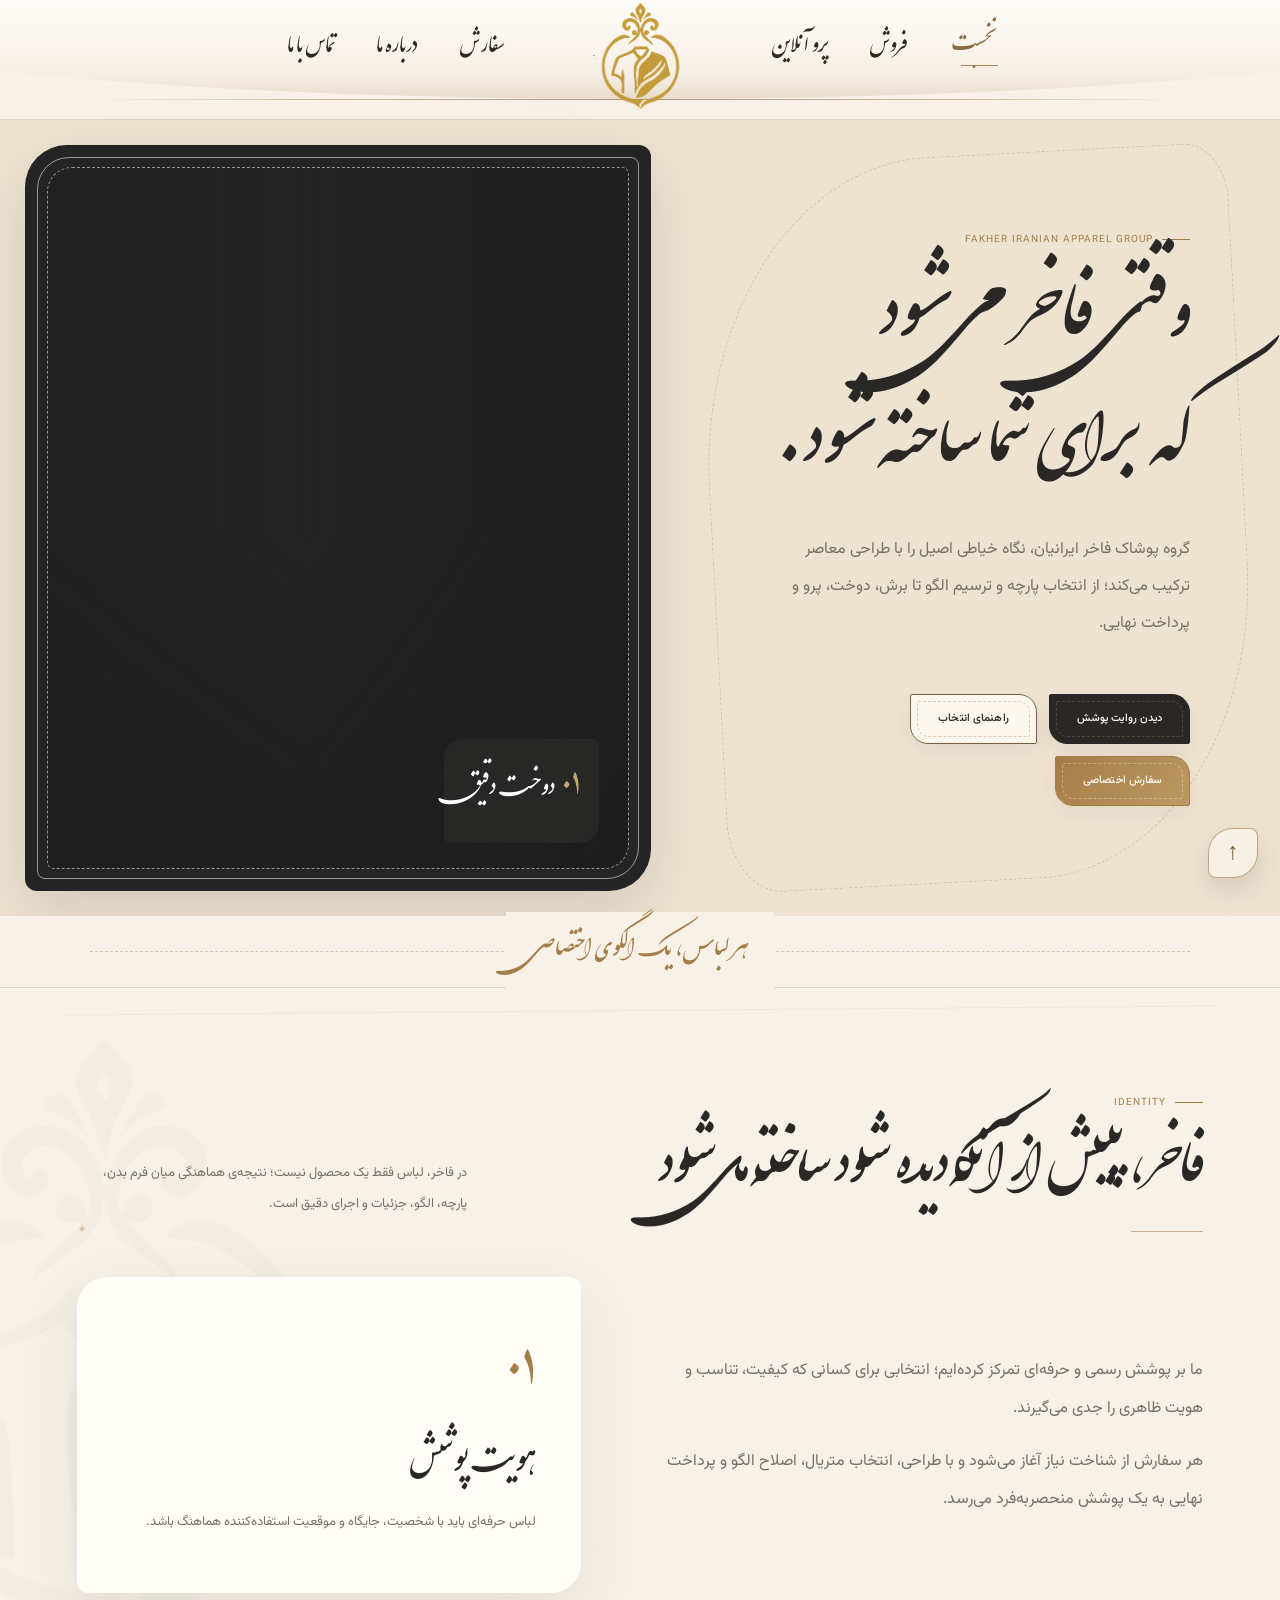
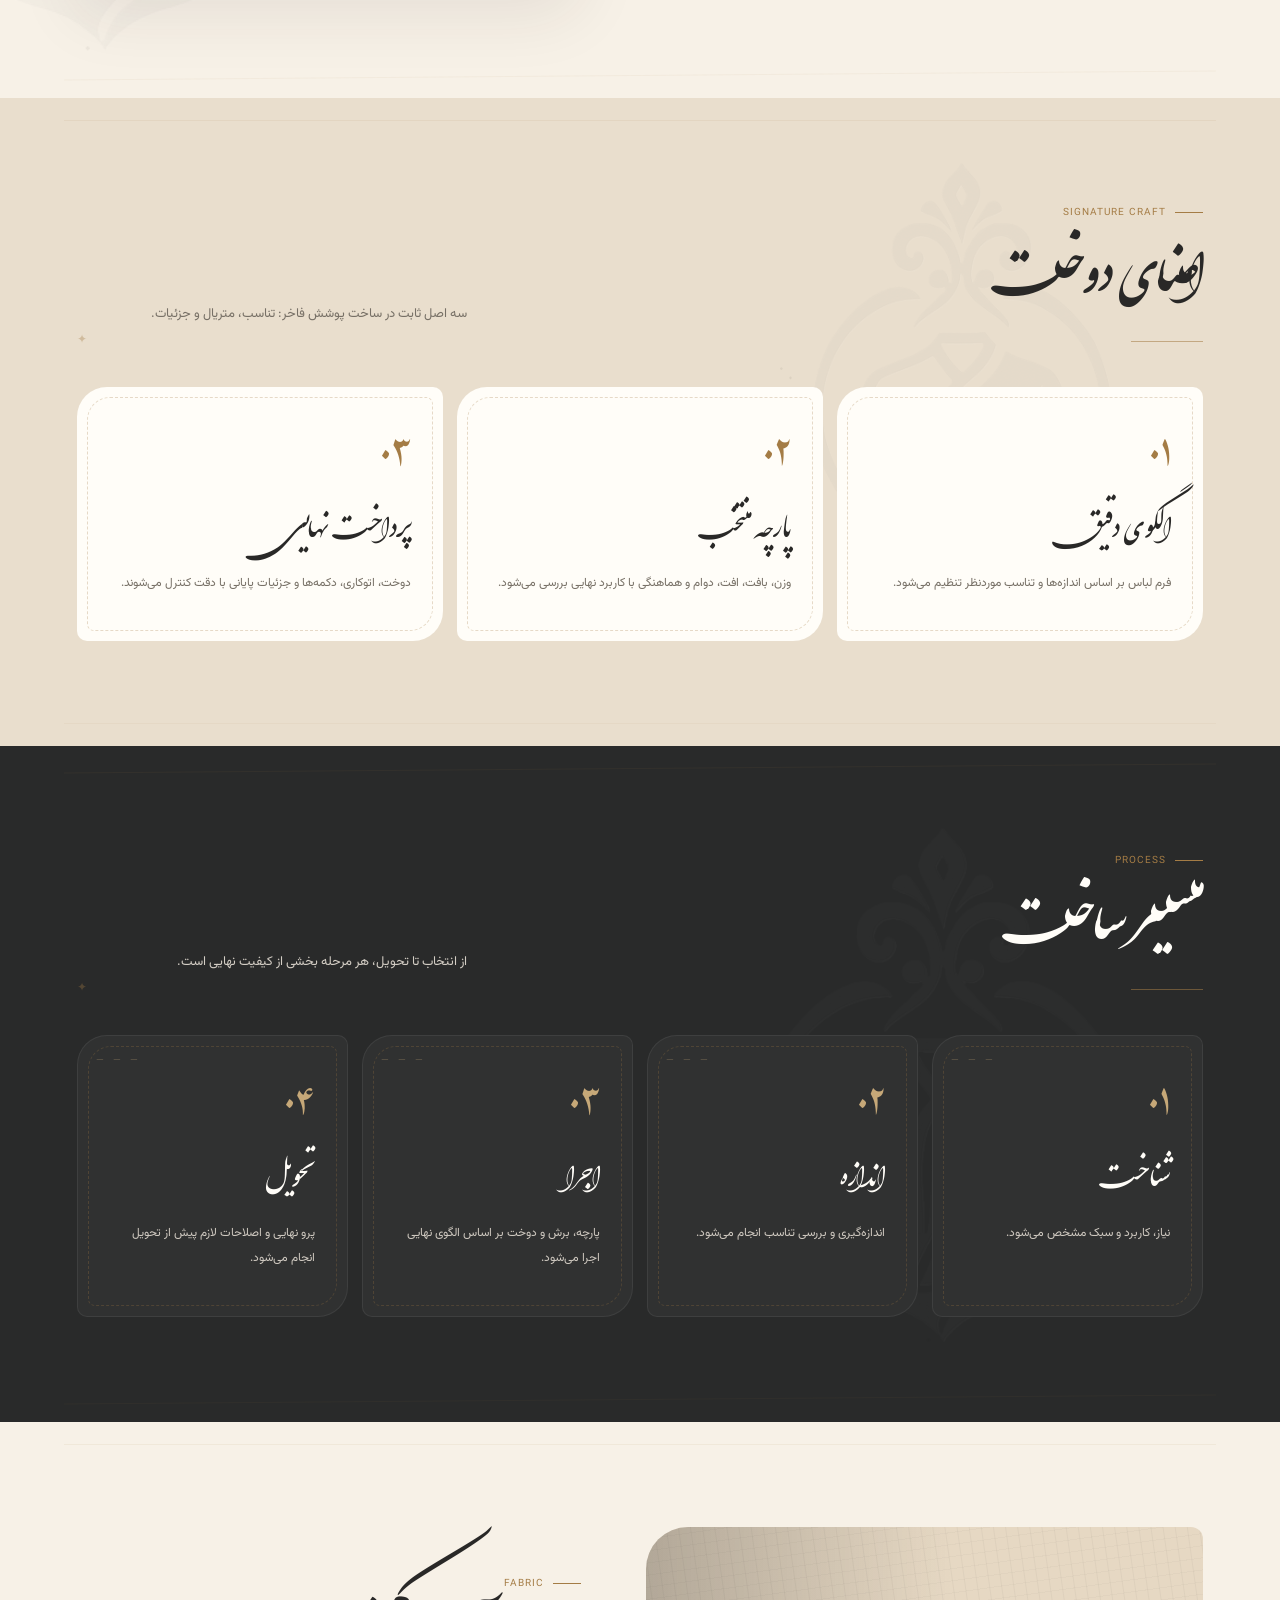
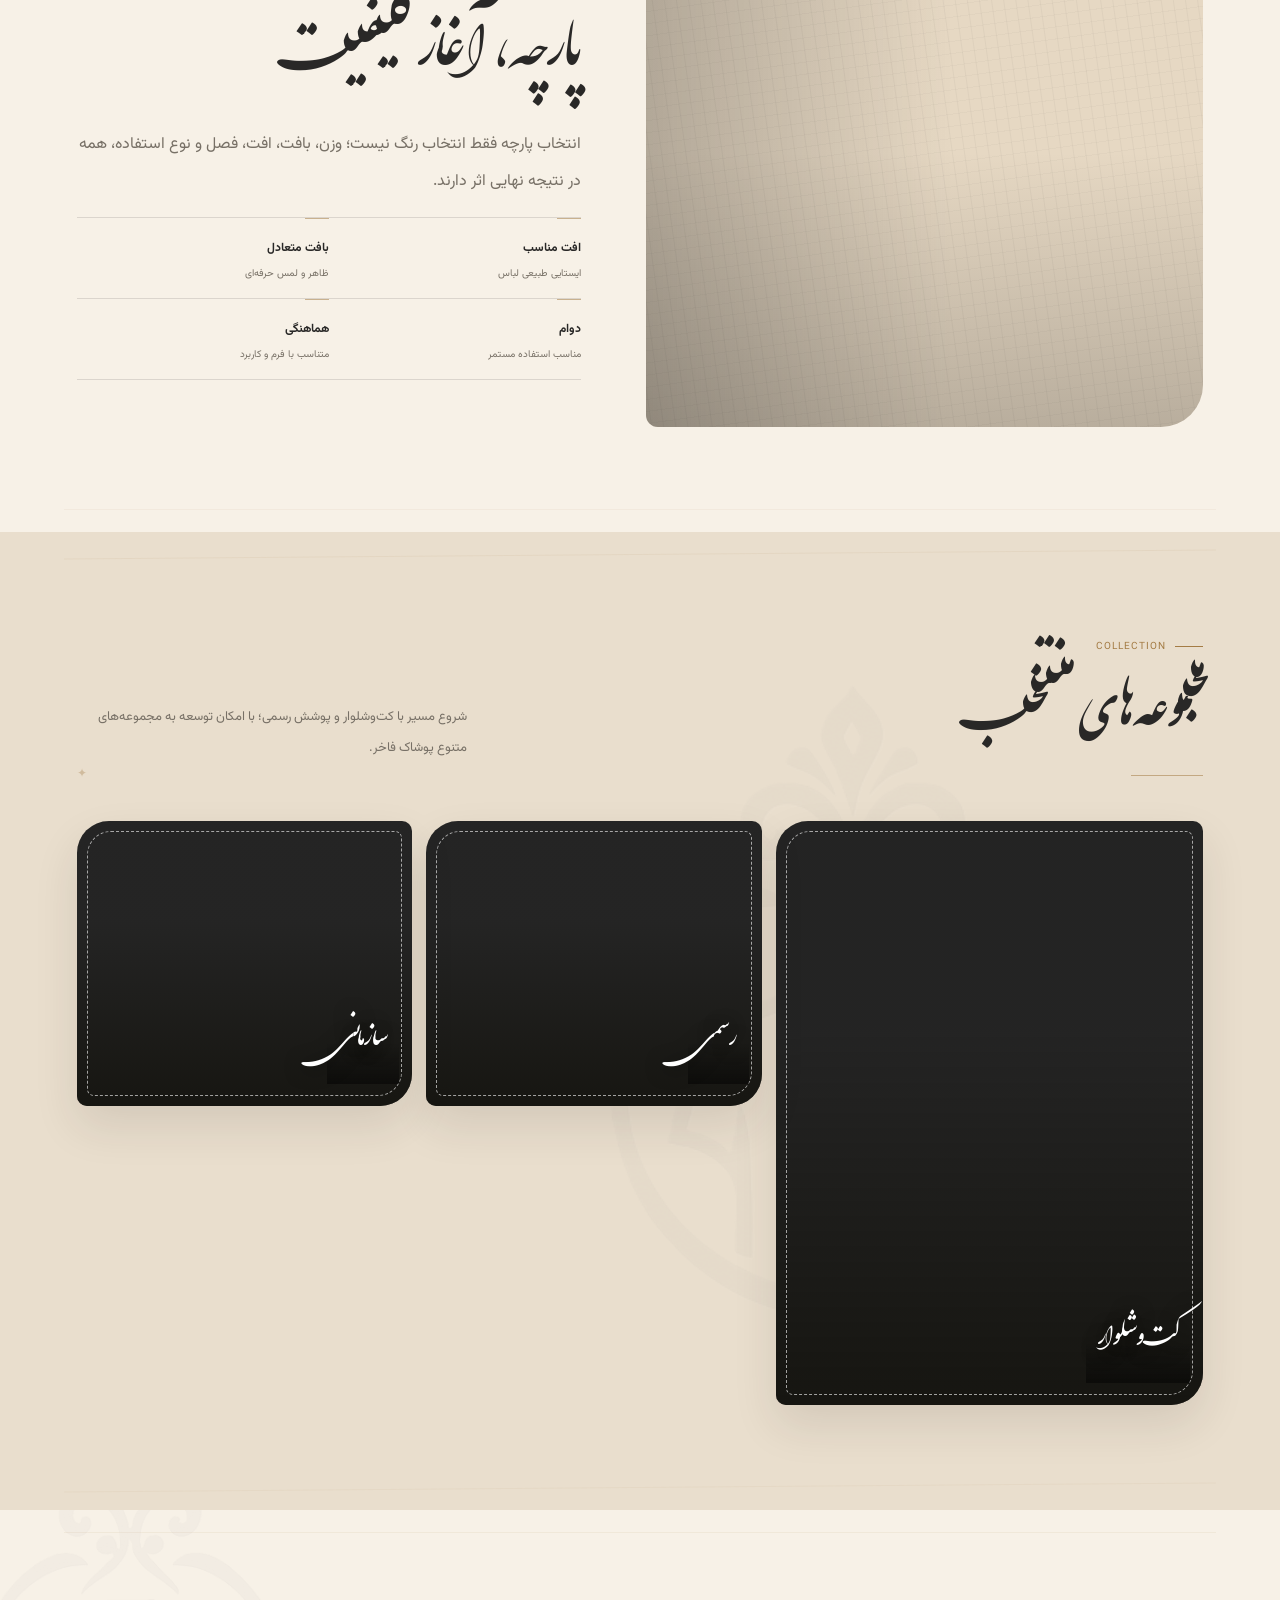
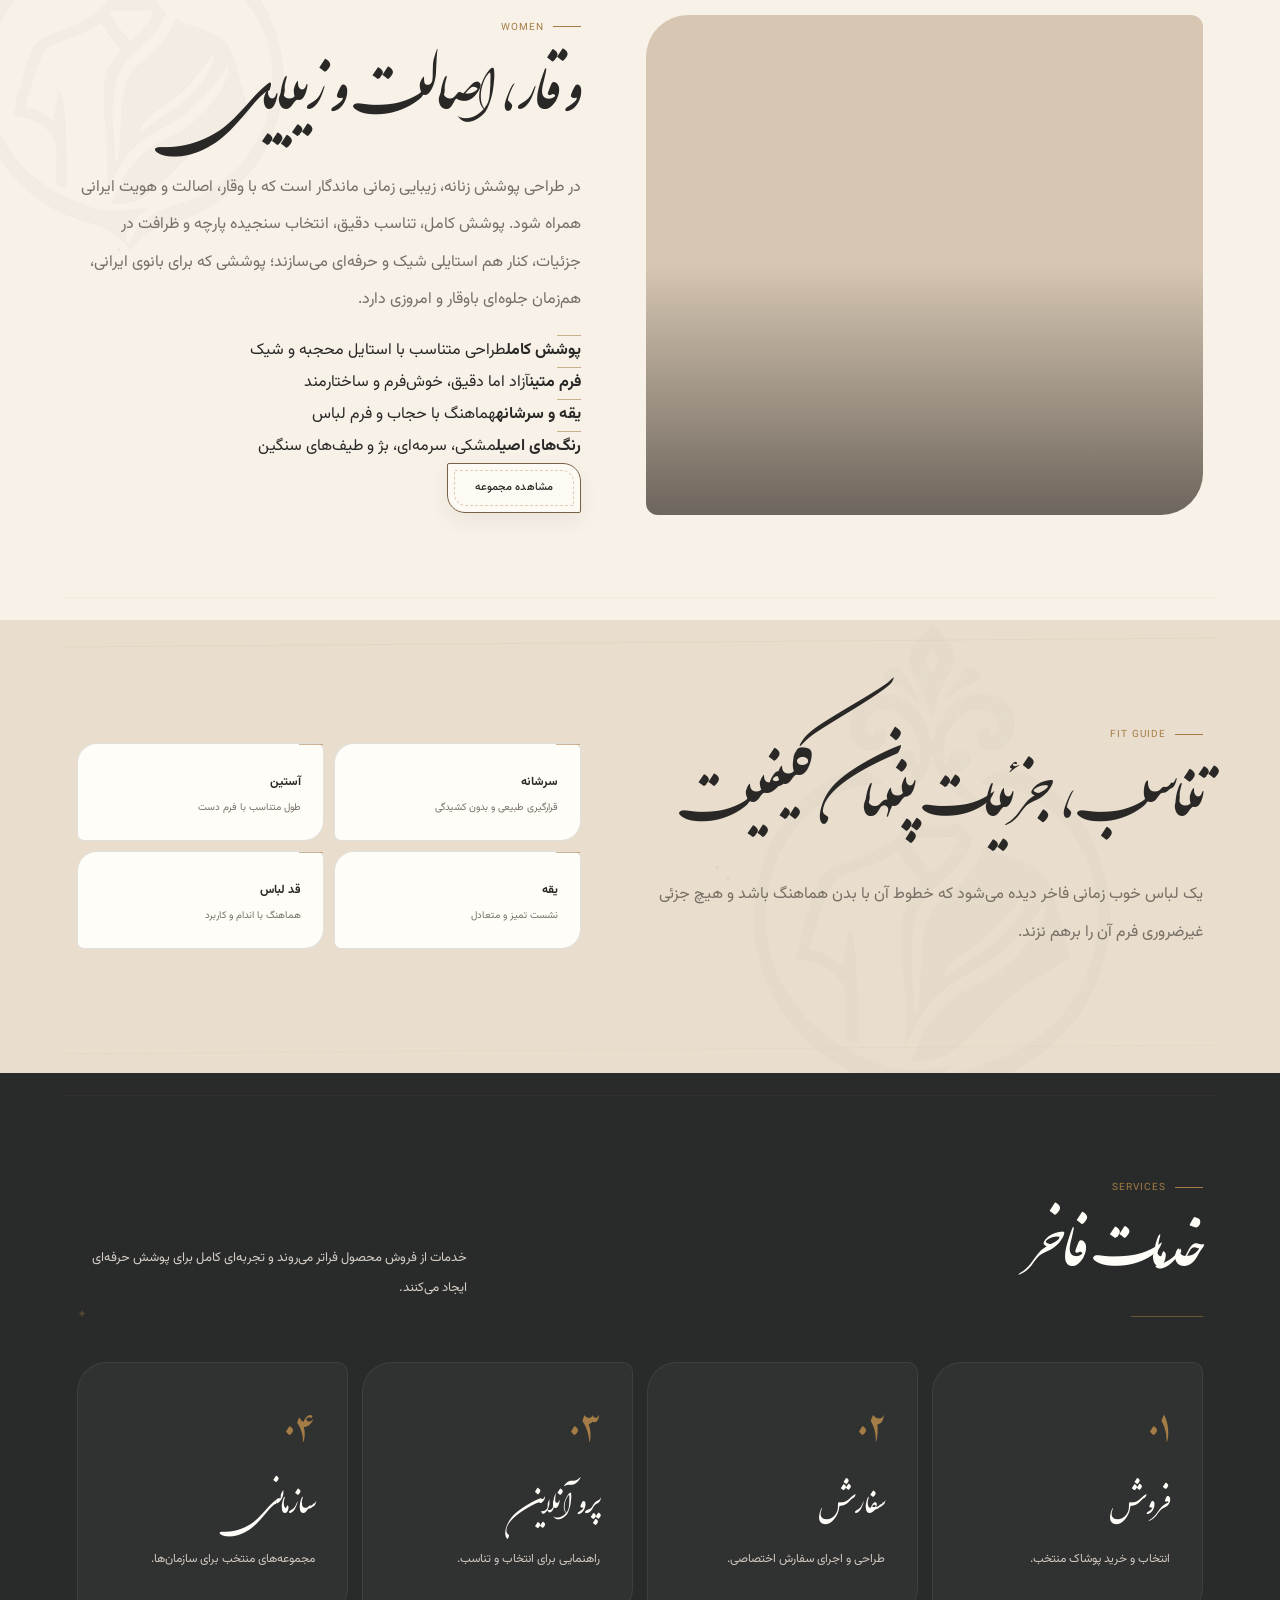
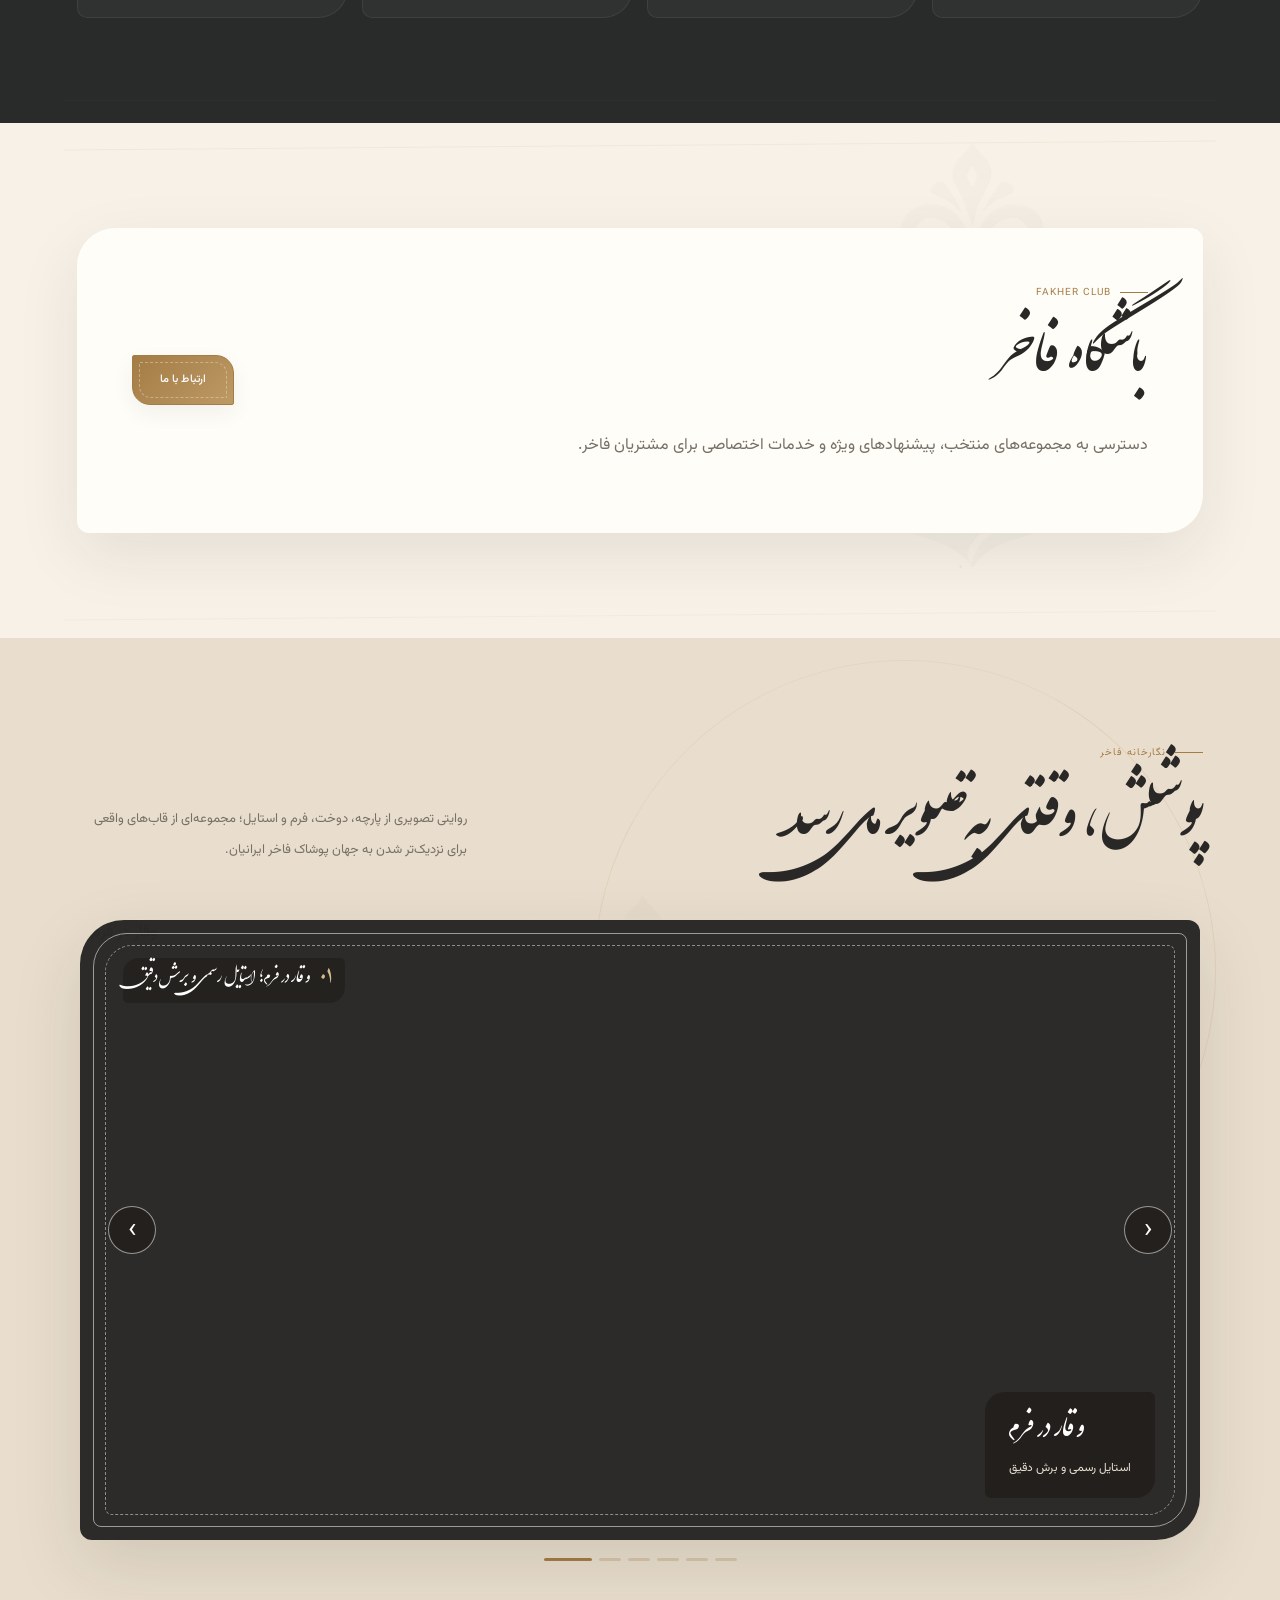
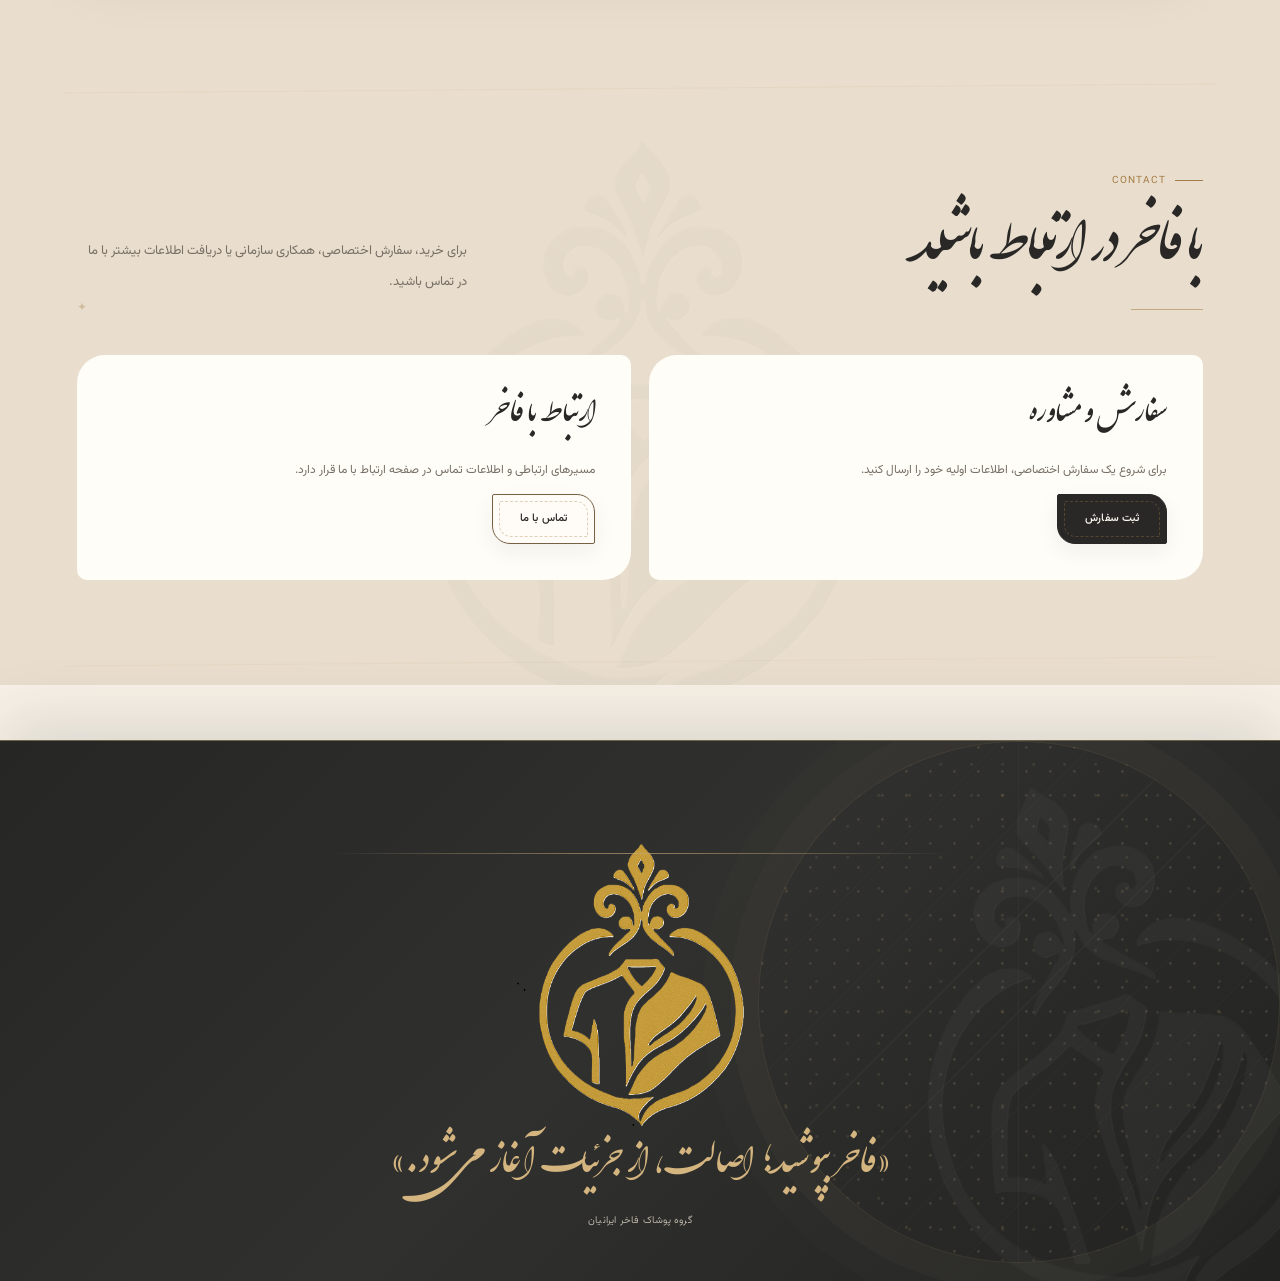
==== index.html @ c9c6f011 "Apply refined luxury styling to homepage" ====
<!doctype html><html lang="fa" dir="rtl"><head><meta charset="utf-8"><meta name="viewport" content="width=device-width,initial-scale=1"><meta name="theme-color" content="#f7f1e7"><meta name="description" content="گروه پوشاک فاخر ایرانیان؛ طراحی، پارچه و دوخت دقیق برای پوشش رسمی و سازمانی."><link rel="icon" type="image/png" href="assets/images/logo.png"><link rel="stylesheet" href="assets/css/site.css"><link rel="stylesheet" href="assets/css/shell.css"><link rel="stylesheet" href="assets/css/home.css"><link rel="stylesheet" href="assets/css/refinement.css"><title>گروه پوشاک فاخر ایرانیان | FAKHER</title></head><body><div class="page"><div class="content"><main><section class="hero"><div class="hero-copy"><div class="eyebrow">FAKHER IRANIAN APPAREL GROUP</div><h1>وقتی فاخر می‌شود<br>که برای شما ساخته شود.</h1><p class="hero-lead">گروه پوشاک فاخر ایرانیان، نگاه خیاطی اصیل را با طراحی معاصر ترکیب می‌کند؛ از انتخاب پارچه و ترسیم الگو تا برش، دوخت، پرو و پرداخت نهایی.</p><div class="actions"><a class="btn dark" href="#collection">دیدن روایت پوشش</a><a class="btn" href="#guide">راهنمای انتخاب</a><a class="btn gold" href="pages/order.html">سفارش اختصاصی</a></div></div><div class="hero-photo"><div class="hero-photo-frame"><div class="hero-suit"></div><div class="hero-badge"><span class="num">۰۱</span><strong>دوخت دقیق</strong></div></div></div></section><div class="hero-note"><span>هر لباس، یک الگوی اختصاصی</span></div>
<section class="section identity"><div class="inner"><div class="section-head"><div><div class="eyebrow">IDENTITY</div><h2 class="section-title">فاخر، پیش از آنکه دیده شود ساخته می‌شود</h2></div><p class="section-desc">در فاخر، لباس فقط یک محصول نیست؛ نتیجه‌ی هماهنگی میان فرم بدن، پارچه، الگو، جزئیات و اجرای دقیق است.</p></div><div class="identity-grid"><div class="identity-copy"><p>ما بر پوشش رسمی و حرفه‌ای تمرکز کرده‌ایم؛ انتخابی برای کسانی که کیفیت، تناسب و هویت ظاهری را جدی می‌گیرند.</p><p>هر سفارش از شناخت نیاز آغاز می‌شود و با طراحی، انتخاب متریال، اصلاح الگو و پرداخت نهایی به یک پوشش منحصربه‌فرد می‌رسد.</p></div><div class="note-card"><span class="num">۰۱</span><h3>هویت پوشش</h3><p>لباس حرفه‌ای باید با شخصیت، جایگاه و موقعیت استفاده‌کننده هماهنگ باشد.</p></div></div></div></section>
<section class="section signature"><div class="inner"><div class="section-head"><div><div class="eyebrow">SIGNATURE CRAFT</div><h2 class="section-title">امضای دوخت</h2></div><p class="section-desc">سه اصل ثابت در ساخت پوشش فاخر: تناسب، متریال و جزئیات.</p></div><div class="signature-grid"><article class="signature-card"><span class="num">۰۱</span><h3>الگوی دقیق</h3><p>فرم لباس بر اساس اندازه‌ها و تناسب موردنظر تنظیم می‌شود.</p></article><article class="signature-card"><span class="num">۰۲</span><h3>پارچه منتخب</h3><p>وزن، بافت، افت، دوام و هماهنگی با کاربرد نهایی بررسی می‌شود.</p></article><article class="signature-card"><span class="num">۰۳</span><h3>پرداخت نهایی</h3><p>دوخت، اتوکاری، دکمه‌ها و جزئیات پایانی با دقت کنترل می‌شوند.</p></article></div></div></section>
<section class="section process"><div class="inner"><div class="section-head"><div><div class="eyebrow">PROCESS</div><h2 class="section-title">مسیر ساخت</h2></div><p class="section-desc">از انتخاب تا تحویل، هر مرحله بخشی از کیفیت نهایی است.</p></div><div class="process-grid"><article class="process-item"><span class="num">۰۱</span><h3>شناخت</h3><p>نیاز، کاربرد و سبک مشخص می‌شود.</p></article><article class="process-item"><span class="num">۰۲</span><h3>اندازه</h3><p>اندازه‌گیری و بررسی تناسب انجام می‌شود.</p></article><article class="process-item"><span class="num">۰۳</span><h3>اجرا</h3><p>پارچه، برش و دوخت بر اساس الگوی نهایی اجرا می‌شود.</p></article><article class="process-item"><span class="num">۰۴</span><h3>تحویل</h3><p>پرو نهایی و اصلاحات لازم پیش از تحویل انجام می‌شود.</p></article></div></div></section>
<section class="section fabric"><div class="inner"><div class="fabric-grid"><div class="fabric-art"><div class="fabric-piece"></div></div><div class="fabric-copy"><div class="eyebrow">FABRIC</div><h2 class="section-title">پارچه، آغاز کیفیت</h2><p>انتخاب پارچه فقط انتخاب رنگ نیست؛ وزن، بافت، افت، فصل و نوع استفاده، همه در نتیجه نهایی اثر دارند.</p><div class="fabric-list"><div><b>افت مناسب</b><span>ایستایی طبیعی لباس</span></div><div><b>بافت متعادل</b><span>ظاهر و لمس حرفه‌ای</span></div><div><b>دوام</b><span>مناسب استفاده مستمر</span></div><div><b>هماهنگی</b><span>متناسب با فرم و کاربرد</span></div></div></div></div></div></section>
<section id="collection" class="section collection"><div class="inner"><div class="section-head"><div><div class="eyebrow">COLLECTION</div><h2 class="section-title">مجموعه‌های منتخب</h2></div><p class="section-desc">شروع مسیر با کت‌وشلوار و پوشش رسمی؛ با امکان توسعه به مجموعه‌های متنوع پوشاک فاخر.</p></div><div class="collection-grid"><div class="fashion-card"><div class="mannequin"></div><span class="label">کت‌وشلوار</span></div><div class="fashion-card"><div class="mannequin"></div><span class="label">رسمی</span></div><div class="fashion-card"><div class="mannequin"></div><span class="label">سازمانی</span></div></div></div></section>
<section class="section modest"><div class="inner"><div class="modest-grid"><div class="modest-art"></div><div class="modest-copy"><div class="eyebrow">WOMEN</div><h2 class="section-title">وقار، اصالت و زیبایی</h2><p>در طراحی پوشش زنانه، زیبایی زمانی ماندگار است که با وقار، اصالت و هویت ایرانی همراه شود. پوشش کامل، تناسب دقیق، انتخاب سنجیده پارچه و ظرافت در جزئیات، کنار هم استایلی شیک و حرفه‌ای می‌سازند؛ پوششی که برای بانوی ایرانی، هم‌زمان جلوه‌ای باوقار و امروزی دارد.</p><div class="modest-features"><div><b>پوشش کامل</b><span>طراحی متناسب با استایل محجبه و شیک</span></div><div><b>فرم متین</b><span>آزاد اما دقیق، خوش‌فرم و ساختارمند</span></div><div><b>یقه و سرشانه</b><span>هماهنگ با حجاب و فرم لباس</span></div><div><b>رنگ‌های اصیل</b><span>مشکی، سرمه‌ای، بژ و طیف‌های سنگین</span></div></div><a class="btn" href="pages/sales.html">مشاهده مجموعه</a></div></div></div></section>
<section id="guide" class="section fit"><div class="inner"><div class="fit-grid"><div class="fit-copy"><div class="eyebrow">FIT GUIDE</div><h2 class="section-title">تناسب، جزئیات پنهان کیفیت</h2><p>یک لباس خوب زمانی فاخر دیده می‌شود که خطوط آن با بدن هماهنگ باشد و هیچ جزئی غیرضروری فرم آن را برهم نزند.</p></div><div class="fit-list"><div><b>سرشانه</b><span>قرارگیری طبیعی و بدون کشیدگی</span></div><div><b>آستین</b><span>طول متناسب با فرم دست</span></div><div><b>یقه</b><span>نشست تمیز و متعادل</span></div><div><b>قد لباس</b><span>هماهنگ با اندام و کاربرد</span></div></div></div></div></section>
<section class="section services"><div class="inner"><div class="section-head"><div><div class="eyebrow">SERVICES</div><h2 class="section-title">خدمات فاخر</h2></div><p class="section-desc">خدمات از فروش محصول فراتر می‌روند و تجربه‌ای کامل برای پوشش حرفه‌ای ایجاد می‌کنند.</p></div><div class="service-grid"><article class="service-card"><span class="num">۰۱</span><h3>فروش</h3><p>انتخاب و خرید پوشاک منتخب.</p></article><article class="service-card"><span class="num">۰۲</span><h3>سفارش</h3><p>طراحی و اجرای سفارش اختصاصی.</p></article><article class="service-card"><span class="num">۰۳</span><h3>پرو آنلاین</h3><p>راهنمایی برای انتخاب و تناسب.</p></article><article class="service-card"><span class="num">۰۴</span><h3>سازمانی</h3><p>مجموعه‌های منتخب برای سازمان‌ها.</p></article></div></div></section>
<section class="section club"><div class="inner"><div class="club-box"><div><div class="eyebrow">FAKHER CLUB</div><h2>باشگاه فاخر</h2><p>دسترسی به مجموعه‌های منتخب، پیشنهادهای ویژه و خدمات اختصاصی برای مشتریان فاخر.</p></div><a class="btn gold" href="pages/contact.html">ارتباط با ما</a></div></div></section>
<section class="section contact"><div class="inner"><div class="section-head"><div><div class="eyebrow">CONTACT</div><h2 class="section-title">با فاخر در ارتباط باشید</h2></div><p class="section-desc">برای خرید، سفارش اختصاصی، همکاری سازمانی یا دریافت اطلاعات بیشتر با ما در تماس باشید.</p></div><div class="contact-grid"><div class="contact-card"><h3>سفارش و مشاوره</h3><p>برای شروع یک سفارش اختصاصی، اطلاعات اولیه خود را ارسال کنید.</p><a class="btn dark" href="pages/order.html">ثبت سفارش</a></div><div class="contact-card"><h3>ارتباط با فاخر</h3><p>مسیرهای ارتباطی و اطلاعات تماس در صفحه ارتباط با ما قرار دارد.</p><a class="btn" href="pages/contact.html">تماس با ما</a></div></div></div></section></main></div><script src="assets/js/shell.js"></script></body></html>
---- assets/css/site.css ----
@font-face{font-family:Vazir;src:url('../fonts/Vazirmatn-Regular.woff2') format('woff2');font-weight:400;font-display:swap}@font-face{font-family:Vazir;src:url('../fonts/Vazirmatn-Medium.woff2') format('woff2');font-weight:500;font-display:swap}@font-face{font-family:Vazir;src:url('../fonts/Vazirmatn-Bold.woff2') format('woff2');font-weight:700;font-display:swap}@font-face{font-family:Shekasteh;src:url('../fonts/shekasteh v2.001.woff') format('woff');font-weight:400;font-display:swap}@font-face{font-family:Nastaliq;src:url('../fonts/irannastaliq.woff') format('woff');font-weight:400;font-display:swap}:root{--paper:#f7f1e7;--paper2:#eee3d1;--cream:#fffdf8;--ink:#292827;--muted:#777066;--gold:#a47c45;--gold2:#c6a878;--line:#29282722;--dark:#292a2a;--shadow:0 22px 65px #29282716}*{box-sizing:border-box}html{scroll-behavior:smooth}body{margin:0;background:var(--paper);color:var(--ink);font-family:Vazir,Tahoma,sans-serif;line-height:2;overflow-x:hidden}a{text-decoration:none;color:inherit}button,input,select,textarea{font:inherit}button{cursor:pointer}img{max-width:100%;display:block}.page{min-height:100vh;position:relative}.page:before{content:'';position:fixed;inset:0;pointer-events:none;opacity:.3;background-image:radial-gradient(#a37b4518 1px,transparent 1px);background-size:28px 28px}.num{font-family:Nastaliq,serif;color:var(--gold);font-weight:400}.script,h1,h2,h3{font-family:Shekasteh,cursive;font-weight:400;line-height:1.5;margin:0}.header{position:sticky;top:0;z-index:60;height:104px;background:#f7f1e7ee;backdrop-filter:blur(18px);border-bottom:1px solid var(--line);transition:.3s}.header.scrolled{height:84px}.header-inner{width:min(1240px,calc(100% - 34px));height:100%;margin:auto;display:grid;grid-template-columns:1fr 184px 1fr;gap:20px;align-items:center}.brand{width:174px;height:104px;justify-self:center;display:grid;place-items:center}.brand img{width:170px;height:106px;object-fit:contain}.nav{display:flex;align-items:center;gap:2px}.nav.right{justify-content:flex-start}.nav.left{justify-content:flex-end}.nav a{height:46px;padding:0 15px;display:flex;align-items:center;justify-content:center;font-size:11px;white-space:nowrap;position:relative;color:#4a4640;transition:.25s}.nav a:before{content:'';position:absolute;right:15px;left:15px;bottom:6px;height:1px;background:var(--gold);transform:scaleX(0);transition:.25s}.nav a:after{content:'';position:absolute;right:50%;bottom:2px;width:3px;height:3px;border-radius:50%;background:var(--gold);opacity:0;transform:translateX(50%);transition:.25s}.nav a:hover,.nav a.active{color:var(--ink)}.nav a:hover:before,.nav a.active:before{transform:scaleX(1)}.nav a:hover:after,.nav a.active:after{opacity:1}.mobile-trigger{display:none}.main{width:min(1180px,calc(100% - 32px));margin:auto}.page-hero{padding:90px 0 55px;display:grid;grid-template-columns:1.2fr .8fr;gap:55px;align-items:end}.page-hero h1{font-size:clamp(58px,7vw,96px)}.lead{max-width:760px;color:var(--muted);font-size:15px;line-height:2.35;margin:18px 0 0}.eyebrow{font-size:11px;color:var(--gold);letter-spacing:.08em}.eyebrow:before{content:'';display:inline-block;width:30px;border-top:1px solid var(--gold);vertical-align:middle;margin-left:9px}.panel{background:var(--paper2);border:1px solid var(--line);border-radius:30px 10px 30px 10px;box-shadow:var(--shadow)}.seam{position:relative}.seam:after{content:'';position:absolute;inset:9px;border:1px dashed #a37b4550;border-radius:22px 6px 22px 6px;pointer-events:none}.section{padding:55px 0 95px}.section-head{display:flex;justify-content:space-between;align-items:end;gap:30px;margin-bottom:28px}.section-head h2{font-size:clamp(48px,5vw,70px)}.section-head p{max-width:560px;color:var(--muted);font-size:13px}.btn{display:inline-flex;align-items:center;justify-content:center;min-height:46px;padding:0 21px;border:1px solid var(--ink);border-radius:18px 7px 18px 7px;font-size:11px;transition:.25s}.btn:hover{transform:translateY(-2px)}.btn.dark{background:var(--ink);color:#fffaf2}.btn.gold{background:var(--gold);border-color:var(--gold);color:#fff}.actions{display:flex;gap:9px;flex-wrap:wrap;margin-top:24px}.grid{display:grid;gap:15px}.cards-3{grid-template-columns:repeat(3,1fr)}.cards-4{grid-template-columns:repeat(4,1fr)}.card{padding:28px;background:var(--cream);border:1px solid var(--line);border-radius:27px 9px 27px 9px;position:relative}.card:after{content:'';position:absolute;inset:9px;border:1px dashed #a37b4535;border-radius:19px 5px 19px 5px;pointer-events:none}.card>*{position:relative;z-index:1}.card .num{font-size:42px}.card h3{font-size:34px;margin:2px 0 8px}.card p{font-size:12px;color:var(--muted);line-height:2.15}.price{font-family:Nastaliq,serif;color:var(--gold);font-size:29px}.product-visual{height:260px;border-radius:25px 8px 25px 8px;background:linear-gradient(145deg,#3d3e3d,#191a1a 58%,#696057);position:relative;overflow:hidden;margin-bottom:18px}.product-visual:before{content:'';position:absolute;width:48%;height:76%;left:25%;top:10%;background:linear-gradient(145deg,#232425,#575757);clip-path:polygon(24% 0,76% 0,100% 23%,82% 100%,18% 100%,0 23%);box-shadow:18px 20px 30px #0004}.product-visual:after{content:'FAKHER';position:absolute;left:0;right:0;bottom:18px;text-align:center;color:#c6a87880;font-size:10px;letter-spacing:.35em}.product-tag{font-size:10px;color:var(--gold);margin-bottom:4px}.split{display:grid;grid-template-columns:1fr 1fr;gap:18px}.form{padding:30px}.field{display:flex;flex-direction:column;gap:6px;margin-bottom:14px}.field label{font-size:11px;color:var(--muted)}.field input,.field select,.field textarea{width:100%;padding:12px 14px;border:1px solid var(--line);background:#fffaf2;border-radius:14px 5px 14px 5px;outline:0}.field textarea{min-height:120px;resize:vertical}.result{padding:30px;min-height:300px;display:flex;align-items:center;justify-content:center;text-align:center;background:#e9dfd0}.notice{font-size:11px;color:var(--muted);padding:15px 17px;border-right:2px solid var(--gold);background:#a37b450b}.footer{margin-top:40px;background:var(--ink);color:#f7f0e5;padding:68px 0 25px;position:relative;overflow:hidden}.footer:before{content:'';position:absolute;left:-120px;bottom:-220px;width:520px;height:520px;border:1px solid #c6a87820;border-radius:50%;box-shadow:0 0 0 28px #c6a87808,0 0 0 56px #c6a87804}.footer:after{content:'';position:absolute;right:8%;top:30px;width:220px;height:220px;background:url('../images/logo.png') center/contain no-repeat;opacity:.035;filter:grayscale(1);pointer-events:none}.footer-grid{width:min(1180px,calc(100% - 32px));margin:auto;display:block}.footer-grid>div:first-child{text-align:center;margin:auto;max-width:700px}.footer img{width:220px;height:145px;object-fit:contain;margin:0 auto 15px;filter:drop-shadow(0 18px 30px #0005);transition:.35s}.footer img:hover{transform:translateY(-5px) scale(1.025);filter:drop-shadow(0 24px 38px #0007)}.footer h3{font-size:38px;margin:0 0 8px;color:var(--gold2)}.footer p,.footer a{font-size:11px;color:#d3cdc4}.footer-links{display:none}.footer-bottom{width:min(1180px,calc(100% - 32px));margin:30px auto 0;padding-top:17px;border-top:1px solid #fff2;font-size:10px;color:#aaa39b;text-align:center}.muted{color:var(--muted)}.check{display:grid;grid-template-columns:repeat(2,1fr);gap:9px}.check div{padding:13px;border-bottom:1px solid var(--line);font-size:11px}.check b{font-weight:500}.hidden{display:none!important}@media(max-width:900px){.header-inner{grid-template-columns:1fr 150px 1fr;min-height:96px}.brand{width:150px;height:94px}.brand img{width:166px;height:102px}.nav a{padding:0 9px;font-size:10px}.page-hero{grid-template-columns:1fr;gap:20px;padding-top:65px}.cards-4{grid-template-columns:repeat(2,1fr)}.split{grid-template-columns:1fr}}@media(max-width:680px){.header{height:92px}.header.scrolled{height:82px}.header-inner{display:flex;justify-content:center;min-height:92px;position:relative;width:calc(100% - 24px)}.brand img{width:150px;height:94px}.nav{display:none}.mobile-trigger{display:grid;place-items:center;position:absolute;right:0;top:25px;width:44px;height:44px;border:1px solid var(--line);border-radius:15px;background:#fff9;font-size:0}.mobile-trigger:before{content:'☰';font-size:20px}.page-hero h1{font-size:58px}.section{padding:35px 0 70px}.section-head{display:block}.section-head h2{margin-bottom:10px}.cards-3,.cards-4{grid-template-columns:1fr}.footer{padding:58px 16px 24px}.footer img{width:235px;height:155px}.footer h3{font-size:34px}.main{width:min(100% - 22px,1180px)}}
---- assets/css/shell.css ----
@import url('./home-images.css');
@font-face{font-family:Vazir;src:url('../fonts/Vazirmatn-Regular.woff2') format('woff2');font-weight:400;font-display:swap}@font-face{font-family:Vazir;src:url('../fonts/Vazirmatn-Medium.woff2') format('woff2');font-weight:500;font-display:swap}@font-face{font-family:Vazir;src:url('../fonts/Vazirmatn-Bold.woff2') format('woff2');font-weight:700;font-display:swap}@font-face{font-family:Shekasteh;src:url('../fonts/shekasteh v2.001.woff') format('woff');font-weight:400;font-display:swap}@font-face{font-family:IranNastaliq;src:url('../fonts/irannastaliq.woff') format('woff');font-weight:400;font-display:swap}
*{box-sizing:border-box}.header{position:relative;z-index:50;height:120px;background:transparent;padding:0 22px;transition:height .38s ease,filter .38s ease}.header:before{content:"";position:absolute;inset:0 0 20px;background:linear-gradient(180deg,#fffdf9 0%,#f5eee4 78%,#e8dccb 100%);border-radius:0 0 48% 48%/0 0 22px 22px;box-shadow:0 10px 28px rgba(48,39,28,.10);clip-path:ellipse(72% 100% at 50% 0);transition:.38s ease}.header:after{content:"";position:absolute;right:8%;left:8%;bottom:19px;height:1px;background:linear-gradient(90deg,transparent,#b79a70 20%,#7e6748 50%,#b79a70 80%,transparent);opacity:.65;transition:.38s ease}.header-inner{position:relative;z-index:2;height:98px;max-width:1380px;margin:auto;display:grid;grid-template-columns:1fr 190px 1fr;align-items:center;gap:24px;transition:.38s ease}.brand{display:flex;justify-content:center;align-items:center;height:98px;position:relative;transition:.38s ease}.brand:before{content:"";position:absolute;width:160px;height:82px;border-radius:50%;background:rgba(255,255,255,.42);filter:blur(1px);z-index:-1;transition:.38s ease}.brand img{width:126px;height:126px;object-fit:contain;filter:drop-shadow(0 8px 10px rgba(40,32,23,.15));transform:translateY(10px);transition:.38s ease}.nav{display:flex;align-items:center;gap:8px;transition:.3s ease}.nav.right{justify-content:flex-end}.nav.left{justify-content:flex-start}.nav a{position:relative;display:inline-flex;align-items:center;justify-content:center;min-width:78px;padding:11px 13px;color:#30271e;text-decoration:none;font:400 24px/1.2 IranNastaliq,serif;white-space:nowrap;transition:.25s ease}.nav a:before{content:"";position:absolute;bottom:4px;left:50%;width:0;height:1px;background:#a78655;transition:.3s ease}.nav a:hover,.nav a.active{color:#8a6a3e;transform:translateY(-2px)}.nav a:hover:before,.nav a.active:before{width:48%;left:26%}
.header.scrolled{position:sticky;top:0;height:66px;background:rgba(250,246,239,.92);backdrop-filter:blur(16px);box-shadow:0 7px 25px rgba(48,39,28,.10)}.header.scrolled:before{inset:0;background:linear-gradient(180deg,#fffdf9f2,#f3eadfef);clip-path:none;border-radius:0;box-shadow:none}.header.scrolled:after{right:4%;left:4%;bottom:0;opacity:.38}.header.scrolled .header-inner{height:66px;grid-template-columns:1fr 105px 1fr;gap:10px}.header.scrolled .brand{height:66px}.header.scrolled .brand:before{width:88px;height:44px;background:rgba(255,255,255,.5)}.header.scrolled .brand img{width:78px;height:78px;transform:translateY(0);filter:drop-shadow(0 5px 8px rgba(40,32,23,.12))}.header.scrolled .nav{gap:0}.header.scrolled .nav a{min-width:64px;padding:8px 8px;font-size:18px}.header.scrolled .nav a:before{bottom:2px}.header.scrolled .nav a:hover,.header.scrolled .nav a.active{transform:none}
.mobile-trigger{display:none;border:0;background:none}.footer{position:relative;margin-top:55px;min-height:355px;overflow:hidden;background:linear-gradient(135deg,#eee4d5 0%,#f6eee3 48%,#e8ddcc 100%);color:#312f2b;border-top:1px solid rgba(164,124,69,.38);box-shadow:0 -18px 45px rgba(41,40,39,.07)}.footer:before{content:"";position:absolute;inset:0;background:radial-gradient(circle at 12% 28%,rgba(164,124,69,.10) 0 1px,transparent 1.7px),radial-gradient(circle at 88% 70%,rgba(164,124,69,.08) 0 1px,transparent 1.7px),linear-gradient(90deg,transparent 49.95%,rgba(164,124,69,.07) 50%,transparent 50.05%);background-size:20px 20px,26px 26px,100% 100%;pointer-events:none}.footer:after{content:"فاخر";position:absolute;left:-18px;bottom:-82px;font:400 250px/.75 Shekasteh,Tahoma,sans-serif;color:#a47c45;opacity:.055;transform:rotate(-7deg);pointer-events:none}.footer-inner{position:relative;z-index:2;max-width:1100px;min-height:355px;margin:auto;display:flex;flex-direction:column;align-items:center;justify-content:center;text-align:center;padding:25px 20px}.footer-inner img{width:345px;height:255px;object-fit:contain;filter:drop-shadow(0 18px 26px rgba(41,40,39,.18));margin-top:-5px;transition:.35s}.footer-inner img:hover{transform:translateY(-5px) scale(1.025)}.footer-quote{margin:-3px 0 8px;color:#8d6737;font:400 40px/1.7 Shekasteh,IranNastaliq,serif}.footer-inner p{margin:0;color:#777067;font:400 10px/2 Vazir,Tahoma,sans-serif;letter-spacing:.2px}.drawer-backdrop{display:none}.mobile-drawer{display:none}
@media(max-width:900px){.header{height:98px;padding:0 14px}.header:before{clip-path:ellipse(100% 100% at 50% 0);inset:0 0 13px}.header-inner{height:82px;display:flex;justify-content:center}.brand img{width:102px;height:102px;transform:translateY(7px)}.brand:before{width:125px;height:68px}.nav{display:none}.mobile-trigger{display:flex;position:absolute;right:12px;top:24px;width:50px;height:42px;align-items:center;justify-content:center;flex-direction:column;gap:7px;cursor:pointer;z-index:4}.mobile-trigger span{width:28px;height:1.5px;background:#5c4831}.mobile-trigger:after{content:"";position:absolute;width:44px;height:34px;border:1px solid rgba(151,119,76,.3);border-radius:50%}.mobile-drawer{display:block;position:fixed;z-index:100;top:0;right:-330px;width:min(330px,88vw);height:100vh;padding:55px 28px;background:#f8f1e7;box-shadow:-20px 0 55px rgba(34,25,17,.18);transition:right .35s ease}.mobile-drawer.open{right:0}.mobile-drawer-logo{display:block;width:110px;height:110px;object-fit:contain;margin:0 auto 24px}.mobile-drawer nav{display:flex;flex-direction:column;gap:5px}.mobile-drawer nav a{padding:12px 8px;text-align:center;text-decoration:none;color:#403125;font:400 26px/1.35 IranNastaliq,serif;border-bottom:1px solid rgba(135,105,68,.12)}.drawer-close{position:absolute;top:18px;left:18px;border:0;background:none;font-size:30px;color:#765c3e;cursor:pointer}.drawer-backdrop{display:block;position:fixed;inset:0;z-index:90;background:rgba(26,19,13,.32);opacity:0;visibility:hidden;transition:.3s}.drawer-backdrop.open{opacity:1;visibility:visible}.footer{min-height:335px;margin-top:35px}.footer-inner{min-height:335px}.footer-inner img{width:285px;height:220px}.footer-quote{font-size:33px}}
@media(max-width:520px){.header{height:91px}.header:before{inset:0 0 10px}.header-inner{height:76px}.brand img{width:91px;height:91px}.mobile-trigger{top:20px;right:7px}.footer-quote{font-size:28px;line-height:1.9}.footer-inner img{width:255px;height:195px}.footer-inner{min-height:315px;padding-top:18px}.footer{min-height:315px}}
---- assets/css/home.css ----
/* FAKHER homepage visual system — shell is intentionally excluded */
.hero{min-height:calc(100svh - 104px);display:grid;grid-template-columns:1fr 1.12fr;background:#eee3d1}.hero-copy{padding:75px clamp(28px,7vw,115px);display:flex;flex-direction:column;justify-content:center;position:relative}.hero-copy:after{content:'';position:absolute;inset:35px;border:1px dashed #a47c4550;border-radius:44% 8% 42% 10%;transform:rotate(-3deg)}.eyebrow{font-size:10px;color:#a47c45;letter-spacing:.1em;margin-bottom:12px}.eyebrow:before{content:'';display:inline-block;width:28px;border-top:1px solid #a47c45;vertical-align:middle;margin-left:9px}.hero h1,h2,h3,.footer-title{font-family:Shekasteh;font-weight:400;line-height:1.55}.hero h1{font-size:clamp(52px,6.4vw,88px);position:relative;z-index:1;margin:0}.hero-lead{max-width:600px;color:#777066;line-height:2.3;margin:16px 0 27px;position:relative;z-index:1}.actions{display:flex;gap:9px;position:relative;z-index:1;flex-wrap:wrap}.btn{min-height:47px;padding:0 22px;border:1px solid #292827;border-radius:18px 7px 18px 7px;font-size:11px;display:inline-flex;align-items:center;justify-content:center;transition:.25s}.btn:hover{transform:translateY(-2px)}.btn.dark{background:#292827;color:#fffdf8}.btn.gold{background:#a47c45;color:#fff;border-color:#a47c45}.hero-photo{padding:25px;min-height:680px}.hero-photo-frame{height:100%;min-height:630px;position:relative;overflow:hidden;border-radius:42px 12px 42px 12px;background:#252526;box-shadow:0 22px 65px #29282722}.hero-photo-frame:before{content:'';position:absolute;inset:12px;border:1px solid #fff8;border-radius:32px 8px 32px 8px;z-index:2;pointer-events:none}.hero-photo-frame:after{content:'';position:absolute;inset:22px;border:1px dashed #fff7;border-radius:25px 7px 25px 7px;z-index:2;pointer-events:none}.hero-photo-frame img{position:absolute;inset:0;width:100%;height:100%;object-fit:cover;object-position:center;display:block;filter:saturate(.82) contrast(1.04)}.hero-photo-frame .hero-image-wash{position:absolute;inset:0;background:linear-gradient(90deg,#17171710,#17171700 45%,#17171735),linear-gradient(0deg,#17171745,transparent 45%);z-index:1}.hero-badge{position:absolute;right:52px;bottom:48px;z-index:3;color:#fff;background:#292827df;border-radius:19px 6px 19px 6px;padding:12px 19px}.num{font-family:Nastaliq;color:#a47c45}.hero-badge .num{font-size:35px;color:#c6a878;margin-left:8px}.hero-badge strong{font:400 28px Shekasteh}.hero-note{height:72px;display:flex;align-items:center;justify-content:center;background:#f7f1e7;border-bottom:1px solid #29282720;position:relative}.hero-note:before{content:'';position:absolute;left:7%;right:7%;border-top:1px dashed #a47c4560}.hero-note span{position:relative;background:#f7f1e7;padding:0 25px;font:400 28px Shekasteh;color:#a47c45}.section{padding:105px clamp(20px,6vw,96px);position:relative;overflow:hidden}.section:after{content:'';position:absolute;width:min(520px,62vw);height:min(520px,62vw);left:50%;top:50%;transform:translate(-50%,-50%);background:url('../images/logo.png') center/contain no-repeat;opacity:.045;filter:grayscale(1);pointer-events:none}.identity:after{width:620px;height:620px;left:8%;top:50%;opacity:.045}.signature:after{width:420px;height:420px;right:-100px;left:auto;top:42%;opacity:.05}.process:after{width:520px;height:520px;right:-180px;left:auto;top:50%;opacity:.025}.fabric:after{width:470px;height:470px;left:-170px;top:18%;opacity:.05}.collection:after{width:680px;height:680px;right:-250px;left:auto;top:50%;opacity:.045}.modest:after{width:430px;height:430px;left:10%;top:18%;opacity:.055}.fit:after{width:500px;height:500px;right:-150px;left:auto;top:55%;opacity:.045}.services:after{width:620px;height:620px;left:-260px;top:50%;opacity:.025}.club:after{width:430px;height:430px;right:-120px;left:auto;top:45%;opacity:.04}.contact:after{width:600px;height:600px;left:50%;top:60%;opacity:.05}.inner{width:min(1200px,100%);margin:auto;position:relative;z-index:1}.section-head{display:grid;grid-template-columns:1fr 390px;gap:50px;align-items:end;margin-bottom:45px}.section-title{font:400 clamp(48px,5.2vw,72px)/1.55 Shekasteh;margin:0}.section-desc{font-size:13px;color:#777066;line-height:2.35}.identity{background:#f7f1e7}.identity-grid,.fabric-grid,.modest-grid,.fit-grid{display:grid;grid-template-columns:1.05fr .95fr;gap:65px;align-items:center}.identity-copy p,.fabric-copy p,.modest-copy p,.fit-copy p{color:#777066;line-height:2.35}.note-card{padding:45px;background:#fffdf8;box-shadow:0 22px 65px #29282716;border-radius:30px 12px 30px 12px}.note-card .num{font-size:56px}.note-card h3{font-size:38px;margin:3px 0}.note-card p{font-size:13px;color:#777066}.signature,.collection,.fit,.contact{background:#e9decd}.signature-grid,.service-grid,.process-grid{display:grid;grid-template-columns:repeat(3,1fr);gap:14px}.signature-card,.service-card,.process-item{background:#fffdf8;padding:32px;min-height:240px;border-radius:30px 10px 30px 10px;position:relative}.signature-card:before,.process-item:after{content:'';position:absolute;inset:10px;border:1px dashed #a47c4545;border-radius:23px 7px 23px 7px}.signature-card>*{position:relative;z-index:1}.signature-card .num,.service-card .num,.process-item .num{font-size:43px}.signature-card h3,.service-card h3,.process-item h3{font-size:33px;margin:3px 0}.signature-card p,.service-card p,.process-item p{font-size:12px;color:#777066;line-height:2.15}.process{background:#292a2a;color:#fffdf8}.process .section-desc{color:#d4cec5}.process-grid{grid-template-columns:repeat(4,1fr)}.process-item{background:#303131;border:1px solid #fff1;color:#fffdf8}.process-item>*{position:relative;z-index:1}.process-item p{color:#cfc9c0}.process-item .num{color:#c6a878}.fabric-art,.modest-art{height:500px;background:#e6d8c3;border-radius:42px 12px 42px 12px;position:relative;overflow:hidden}.fabric-art:before{content:'';position:absolute;inset:-20%;background:repeating-linear-gradient(90deg,#2928270b 0 1px,transparent 1px 12px),repeating-linear-gradient(0deg,#29282707 0 1px,transparent 1px 12px);transform:rotate(-8deg)}.fabric-piece{position:absolute;width:65%;height:73%;right:18%;top:14%;background:linear-gradient(135deg,#202123,#515154 52%,#171819);border-radius:32% 8% 28% 12%;transform:rotate(-4deg);box-shadow:25px 30px 55px #2928272b}.fabric-piece:after{content:'';position:absolute;inset:17px;border:1px dashed #c6a87880;border-radius:25% 6% 22% 8%}.fabric-list{display:grid;grid-template-columns:1fr 1fr;border-top:1px solid #29282722}.fabric-list div{padding:14px 0;border-bottom:1px solid #29282722}.fabric-list b{font-size:12px}.fabric-list span{display:block;color:#777066;font-size:10px}.collection-grid{display:grid;grid-template-columns:1.12fr .88fr .88fr;grid-template-rows:285px 285px;gap:14px}.fashion-card{position:relative;overflow:hidden;border-radius:32px 10px 32px 10px;background:#d7c8b5}.fashion-card:first-child{grid-row:span 2}.fashion-card:before{content:'';position:absolute;inset:10px;border:1px dashed #fff9;border-radius:24px 7px 24px 7px;z-index:2}.fashion-card img{position:absolute;inset:0;width:100%;height:100%;object-fit:cover;display:block;filter:saturate(.78) contrast(1.04);transition:transform .6s ease,filter .6s ease}.fashion-card:hover img{transform:scale(1.045);filter:saturate(.95) contrast(1.05)}.fashion-card .label{position:absolute;right:25px;bottom:22px;z-index:3;color:#fff;font:400 30px Shekasteh;text-shadow:0 3px 18px #0008}.fashion-card .label:before{content:'';position:absolute;right:-12px;left:-12px;bottom:0;height:42px;background:linear-gradient(transparent,#0007);z-index:-1}.modest-art{background:#d6c6b2}.modest-art img{position:absolute;inset:0;width:100%;height:100%;object-fit:cover;object-position:center;display:block;filter:saturate(.72) contrast(1.03)}.modest-art:before{content:'';position:absolute;inset:0;background:linear-gradient(0deg,#1118,transparent 50%);z-index:1}.fit-list{display:grid;grid-template-columns:1fr 1fr;gap:10px}.fit-list div{padding:22px;background:#fffdf8;border-radius:20px 7px 20px 7px;border:1px solid #29282722}.fit-list b{font-size:12px}.fit-list span{display:block;color:#777066;font-size:10px}.services{background:#292a2a;color:#fffdf8}.services .section-desc{color:#d4cec5}.service-grid{grid-template-columns:repeat(4,1fr)}.service-card{background:#303131;border:1px solid #fff1}.service-card p{color:#cfc9c0}.club{background:#f7f1e7}.club-box{padding:55px;background:#fffdf8;border-radius:38px 12px 38px 12px;box-shadow:0 22px 65px #29282716;display:grid;grid-template-columns:1fr auto;gap:30px;align-items:center}.club-box h2{font-size:clamp(45px,5vw,68px)}.club-box p{color:#777066;max-width:690px}.contact-grid{display:grid;grid-template-columns:1fr 1fr;gap:18px}.contact-card{padding:36px;background:#fffdf8;border-radius:28px 10px 28px 10px}.contact-card h3{font-size:35px;margin:0 0 8px}.contact-card p{color:#777066;font-size:12px}
@media(max-width:1000px){.hero{grid-template-columns:1fr}.hero-photo{min-height:560px}.hero-photo-frame{min-height:520px}.section-head,.identity-grid,.fabric-grid,.modest-grid,.fit-grid{grid-template-columns:1fr;gap:35px}.process-grid,.service-grid{grid-template-columns:1fr 1fr}.collection-grid{grid-template-columns:1fr 1fr;grid-template-rows:280px 280px}.fashion-card:first-child{grid-row:span 2}.club-box{grid-template-columns:1fr}}
@media(max-width:680px){.hero{min-height:auto}.hero-copy{padding:58px 24px 50px}.hero h1{font-size:52px}.hero-photo{padding:12px;min-height:470px}.hero-photo-frame{min-height:445px}.hero-badge{right:28px;bottom:28px}.section{padding:76px 18px}.section-head{display:block;margin-bottom:30px}.section-title{font-size:52px}.signature-grid,.process-grid,.service-grid,.collection-grid,.contact-grid{grid-template-columns:1fr}.collection-grid{grid-template-rows:330px 260px 260px}.fashion-card:first-child{grid-row:auto}.fabric-art,.modest-art{height:410px}.fit-list{grid-template-columns:1fr}.club-box{padding:35px 25px}.hero-photo-frame img{object-position:60% center}}
---- assets/css/refinement.css ----
/* FAKHER refinement layer — editorial luxury, tailoring details, shared responsive polish */
:root{--f-gold:#a47c45;--f-gold2:#c6a878;--f-ink:#292827;--f-paper:#f7f1e7;--f-cream:#fffdf8}
html{scroll-padding-top:92px}.page,.content{position:relative}.page:after{content:'';position:fixed;inset:0;pointer-events:none;z-index:-1;background:linear-gradient(120deg,transparent 0 48%,rgba(164,124,69,.018) 48.2%,transparent 48.5%),linear-gradient(30deg,transparent 0 68%,rgba(164,124,69,.018) 68.2%,transparent 68.5%)}
/* Header */
.header .brand img{width:108px;height:108px;filter:none;transform:translateY(7px)}.header .brand:before{display:none}.header.scrolled .brand img{width:68px;height:68px;filter:none;transform:none}.header.scrolled .brand:before{display:none}
/* Buttons — tailored tab / seam treatment */
.btn{position:relative;min-height:50px;padding:0 27px;border:1px solid #786044;border-radius:2px 18px 2px 18px;background:rgba(255,253,248,.76);color:var(--f-ink);font-weight:500;letter-spacing:.01em;overflow:hidden;isolation:isolate;box-shadow:0 8px 22px rgba(41,40,39,.06);transition:transform .3s ease,box-shadow .3s ease,color .3s ease,background .3s ease}.btn:before{content:'';position:absolute;inset:6px;border:1px dashed rgba(164,124,69,.34);border-radius:1px 12px 1px 12px;z-index:-1}.btn:after{content:'';position:absolute;top:0;bottom:0;right:0;width:0;background:linear-gradient(90deg,transparent,rgba(198,168,120,.22));transition:width .35s ease;z-index:-2}.btn:hover{transform:translateY(-3px);box-shadow:0 14px 30px rgba(41,40,39,.12)}.btn:hover:after{width:100%}.btn.dark{background:var(--f-ink);border-color:var(--f-ink);color:#fffaf2}.btn.gold{background:linear-gradient(135deg,#a47c45,#bd9964);border-color:#a47c45;color:#fff}.btn.gold:before{border-color:#ffffff55}.actions{gap:12px}
/* Editorial section ornament */
.section{isolation:isolate}.section:before{content:'';position:absolute;inset:22px 5%;border-top:1px solid rgba(164,124,69,.08);border-bottom:1px solid rgba(164,124,69,.06);pointer-events:none;z-index:-1}.section:nth-of-type(even):before{transform:skewY(-.45deg)}.section-head{position:relative}.section-head:after{content:'✦';position:absolute;left:0;bottom:-10px;color:rgba(164,124,69,.35);font-size:12px}.section-title{letter-spacing:-.02em}.signature-card,.service-card,.process-item,.note-card,.contact-card,.fit-list div{transition:transform .35s ease,box-shadow .35s ease,border-color .35s ease}.signature-card:hover,.service-card:hover,.process-item:hover,.note-card:hover,.contact-card:hover,.fit-list div:hover{transform:translateY(-6px);box-shadow:0 24px 55px rgba(41,40,39,.13);border-color:rgba(164,124,69,.38)}.signature-card:before{border-style:dashed}.process-item:before{content:'—  —  —';position:absolute;left:18px;top:14px;color:#c6a87855;font-size:10px;letter-spacing:3px}.fabric-list div,.fit-list div,.modest-features div{position:relative}.fabric-list div:before,.fit-list div:before,.modest-features div:before{content:'';position:absolute;right:0;top:0;width:24px;height:1px;background:var(--f-gold);opacity:.55}.collection .fashion-card{box-shadow:0 20px 45px rgba(41,40,39,.11)}.collection .fashion-card:before{border-color:#fff9}.collection .fashion-card:hover{transform:translateY(-5px)}
/* Internal pages */
.page-hero{position:relative}.page-hero:before{content:'';position:absolute;top:42px;left:0;width:180px;height:180px;border:1px solid rgba(164,124,69,.16);border-radius:50%;box-shadow:0 0 0 18px rgba(164,124,69,.025),0 0 0 38px rgba(164,124,69,.018);pointer-events:none}.page-hero .panel{padding:34px 32px;min-height:220px;display:flex;flex-direction:column;justify-content:center}.page-hero .panel h2{font-size:42px;margin:4px 0}.section-head h2{position:relative}.section-head h2:after{content:'';display:block;width:72px;border-top:1px solid var(--f-gold);margin-top:7px;opacity:.55}.card{overflow:hidden;box-shadow:0 14px 38px rgba(41,40,39,.055)}.card:before{content:'';position:absolute;right:-50px;bottom:-70px;width:170px;height:170px;border:1px solid rgba(164,124,69,.11);border-radius:50%}.form,.result{border-radius:30px 10px 30px 10px;border:1px solid var(--line);box-shadow:var(--shadow)}.field input,.field select,.field textarea{min-height:48px;transition:.25s}.field input:focus,.field select:focus,.field textarea:focus{border-color:rgba(164,124,69,.7);box-shadow:0 0 0 3px rgba(164,124,69,.08)}.notice{border-radius:2px 14px 2px 14px}
/* Shared footer: no logo motion, no logo background; richer tailoring-inspired backdrop */
.footer{position:relative;isolation:isolate;background:linear-gradient(135deg,#262625 0%,#30302e 48%,#222321 100%)!important;border-top:1px solid rgba(198,168,120,.45);box-shadow:0 -22px 60px rgba(41,40,39,.12)!important;padding-top:78px!important}.footer:before{content:'';position:absolute;inset:0;background:radial-gradient(circle at 14% 22%,rgba(198,168,120,.16) 0 1px,transparent 2px),radial-gradient(circle at 86% 72%,rgba(198,168,120,.12) 0 1px,transparent 2px),repeating-linear-gradient(135deg,transparent 0 34px,rgba(198,168,120,.045) 34px 35px,transparent 35px 68px),linear-gradient(90deg,transparent 0 49.7%,rgba(198,168,120,.07) 49.8%,transparent 50.1%);background-size:24px 24px,31px 31px,100% 100%,100% 100%;pointer-events:none;z-index:-1}.footer:after{content:'';position:absolute;right:-110px;bottom:-220px;width:560px;height:560px;border:1px solid rgba(198,168,120,.14);border-radius:50%;box-shadow:0 0 0 28px rgba(198,168,120,.035),0 0 0 56px rgba(198,168,120,.018),inset 0 0 0 1px rgba(198,168,120,.04);transform:rotate(-17deg);pointer-events:none;z-index:-1}.footer-inner:before{content:'';position:absolute;top:34px;left:50%;width:min(620px,78vw);height:1px;transform:translateX(-50%);background:linear-gradient(90deg,transparent,#c6a87880 20%,#c6a878 50%,#c6a87880 80%,transparent);opacity:.65}.footer-inner img,.footer img{width:390px!important;height:285px!important;object-fit:contain;filter:none!important;transform:none!important;transition:none!important;margin:-2px auto 8px!important}.footer-inner img:hover,.footer img:hover{filter:none!important;transform:none!important}.footer-quote{position:relative;color:#d4b47f!important;font-size:42px!important;text-shadow:none}.footer-inner p{color:#bcb4a8!important}.footer-inner{min-height:390px!important}.footer-grid>div:first-child{position:relative}.footer h3{font-size:42px}.footer-bottom{border-top-color:rgba(198,168,120,.18)!important}
/* Back-to-top */
body:after{content:'↑';position:fixed;right:22px;bottom:22px;width:48px;height:48px;border:1px solid rgba(164,124,69,.65);border-radius:50% 8px 50% 8px;background:rgba(247,241,231,.92);color:#7d6039;display:grid;place-items:center;font:24px/1 Vazir;z-index:80;box-shadow:0 12px 28px rgba(41,40,39,.13);cursor:pointer;pointer-events:auto}body:has(.mobile-drawer.open):after{display:none}
@media(max-width:900px){.header .brand img{width:94px;height:94px}.header.scrolled .brand img{width:62px;height:62px}.page-hero{padding-top:70px}.page-hero:before{width:130px;height:130px}.footer-inner img,.footer img{width:325px!important;height:245px!important}.footer-inner{min-height:360px!important}}
@media(max-width:680px){.header .brand img{width:82px;height:82px}.header.scrolled .brand img{width:58px;height:58px}.section:before{inset:15px 4%}.section-head:after{display:none}.page-hero{padding:55px 0 35px}.page-hero .panel{padding:28px 22px;min-height:190px}.page-hero .panel h2{font-size:36px}.card{padding:25px 21px}.btn{min-height:48px;padding:0 21px}.actions{gap:9px}.footer{padding-top:62px!important}.footer-inner img,.footer img{width:285px!important;height:215px!important}.footer-inner{min-height:345px!important}.footer-quote{font-size:31px!important}.footer:after{right:-220px;bottom:-210px}.footer-inner:before{top:27px}.footer-bottom{margin-top:22px}body:after{right:14px;bottom:14px;width:44px;height:44px}}
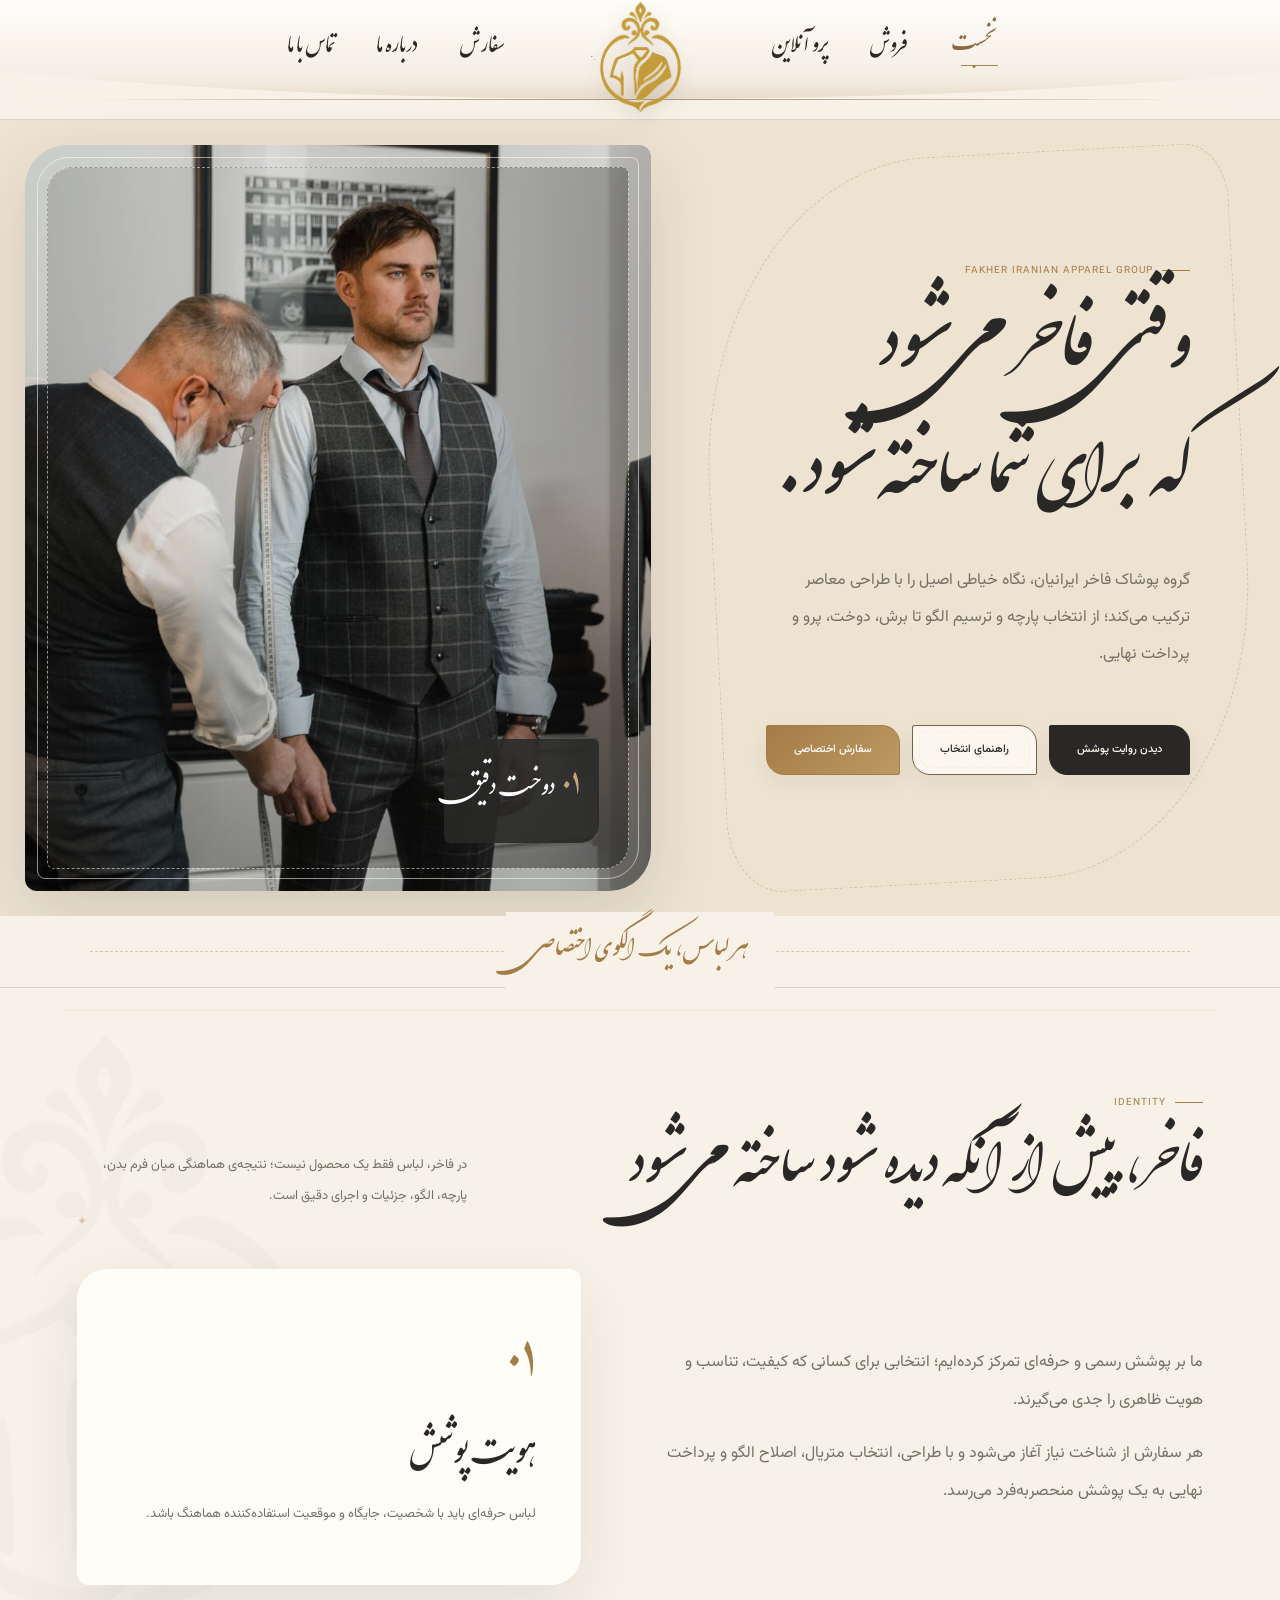
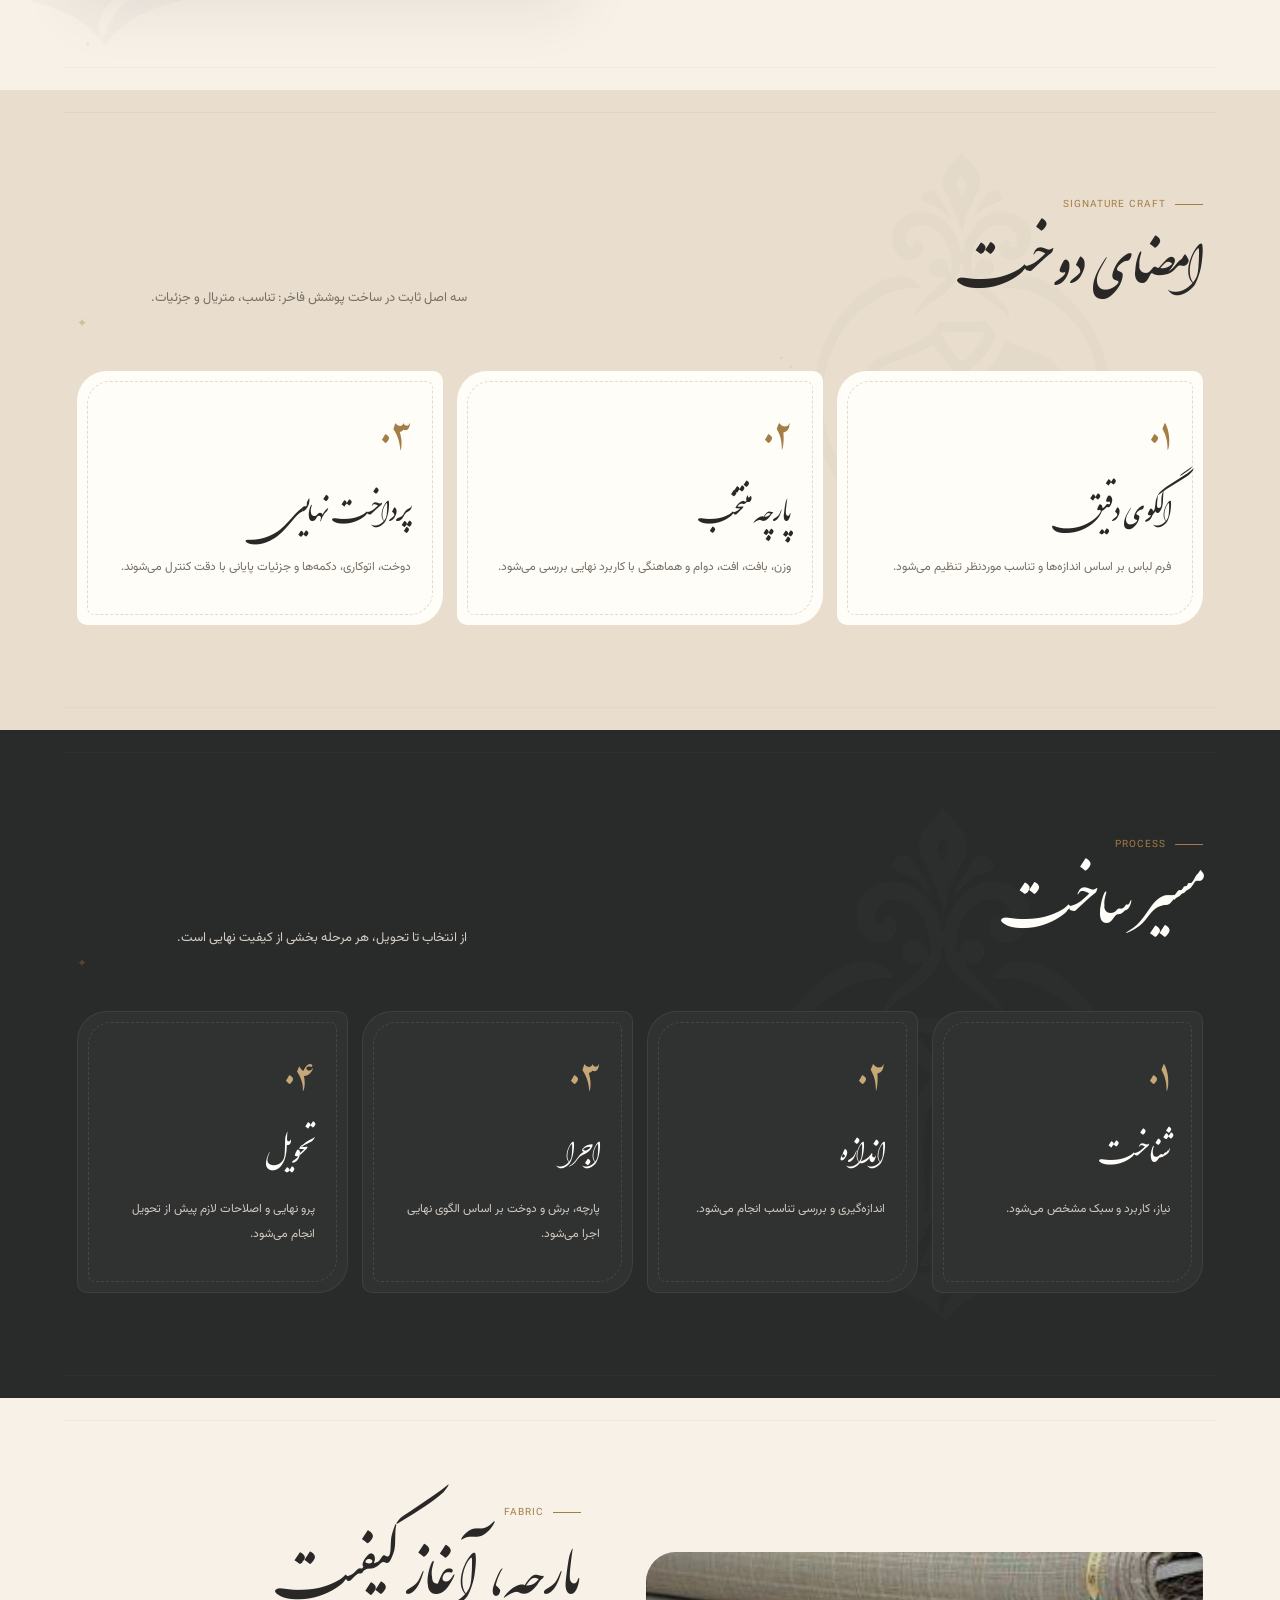
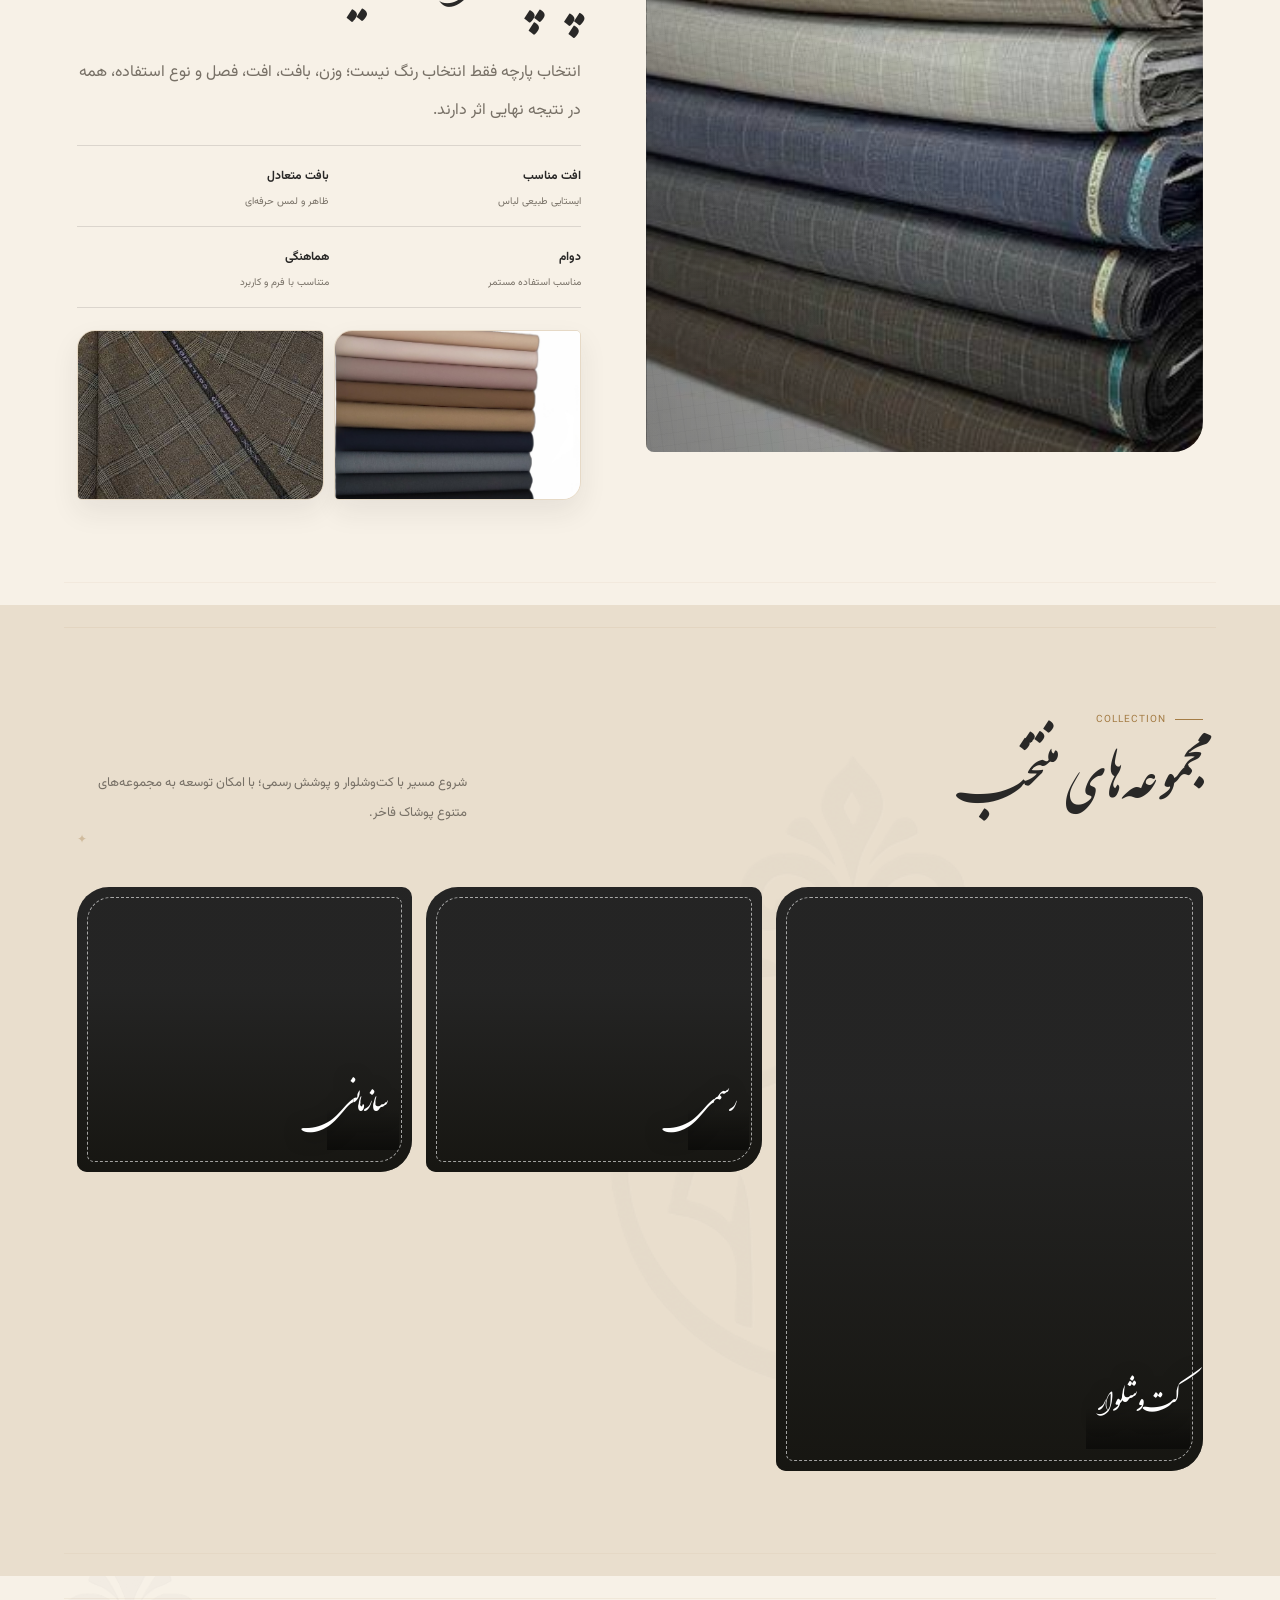
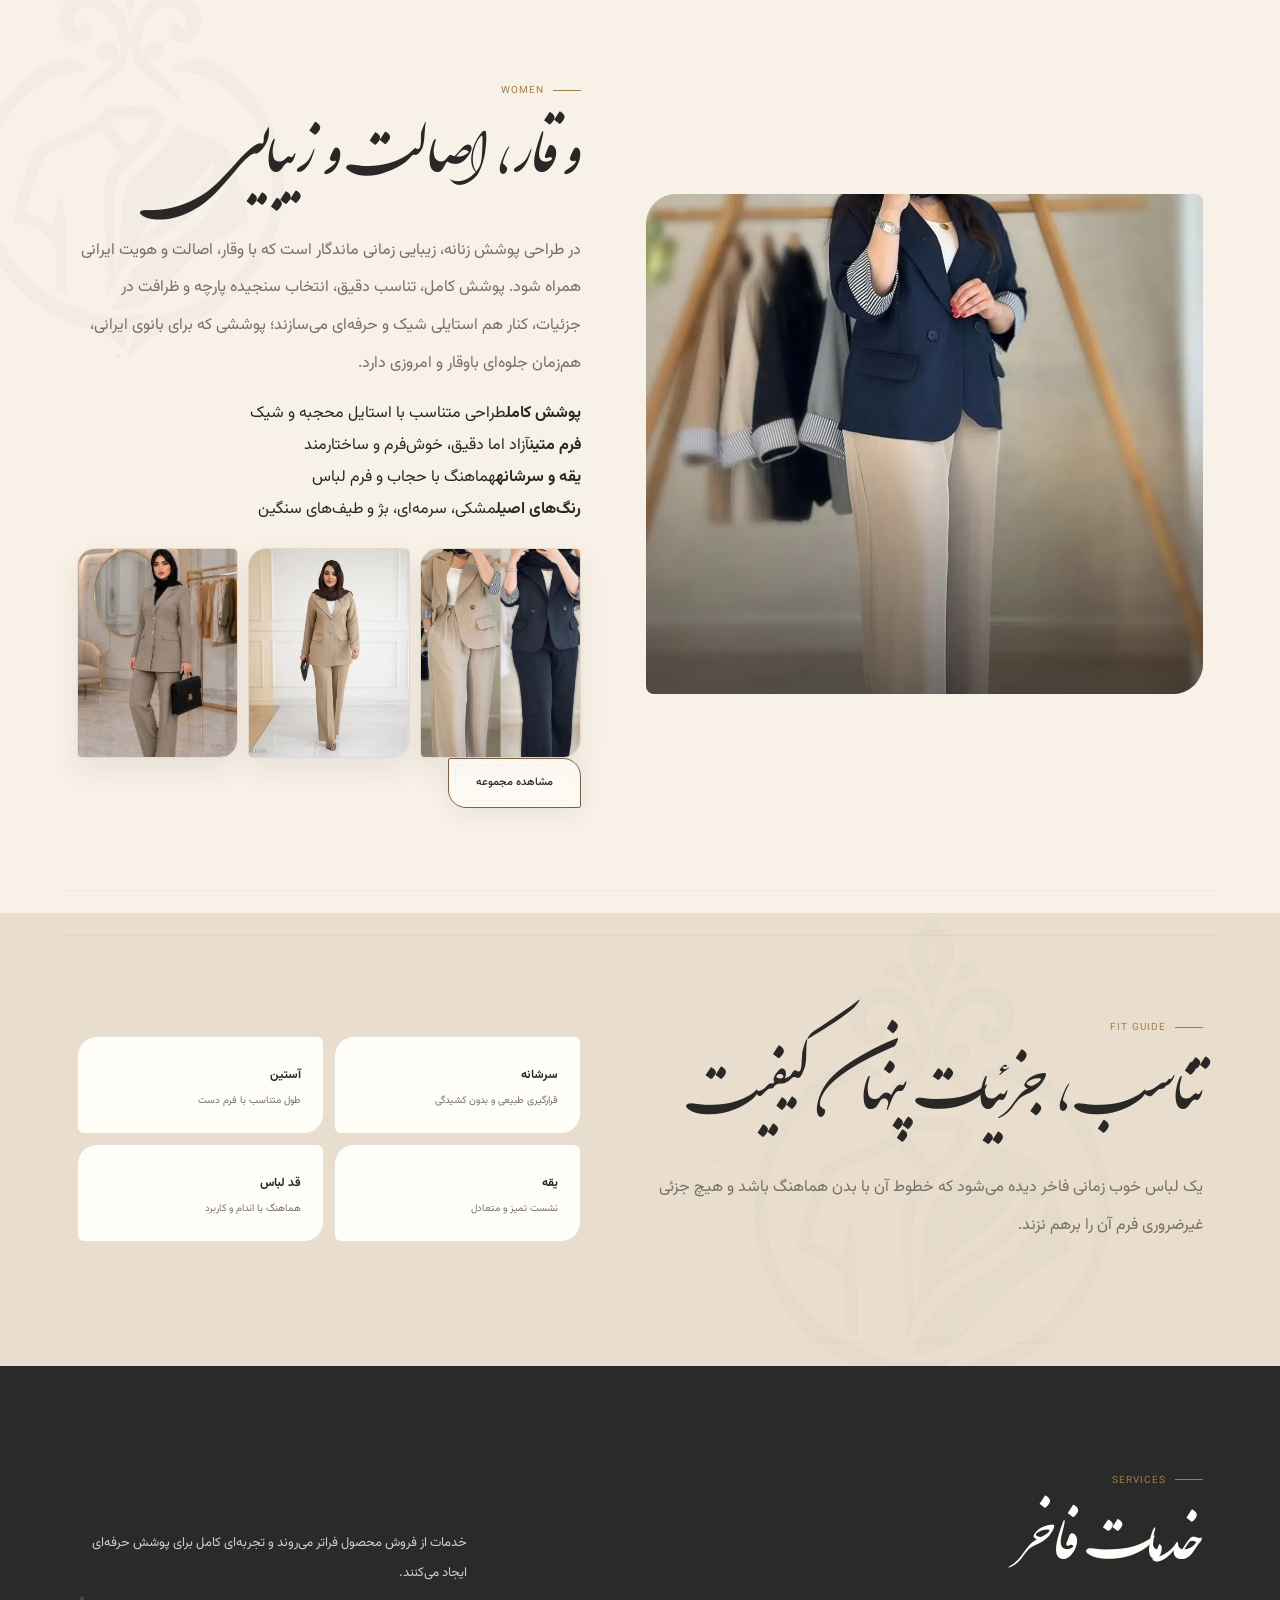
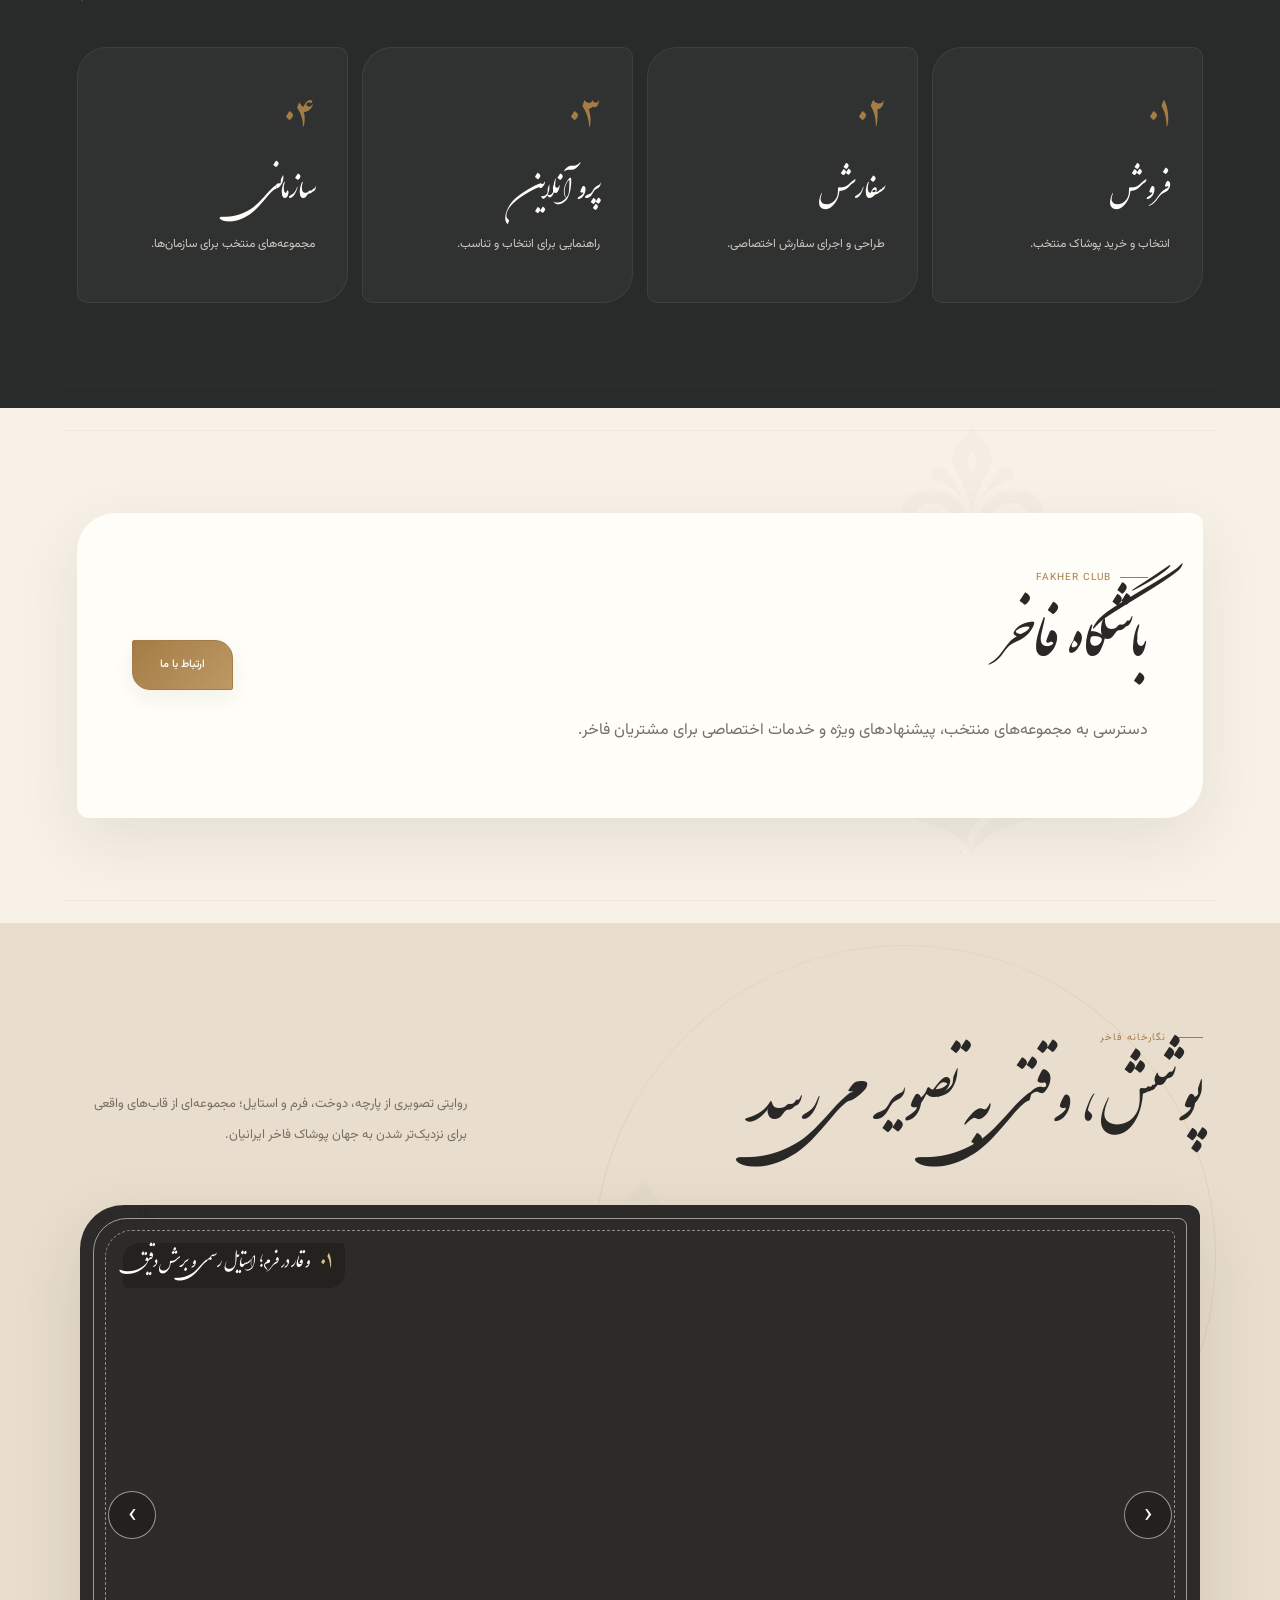
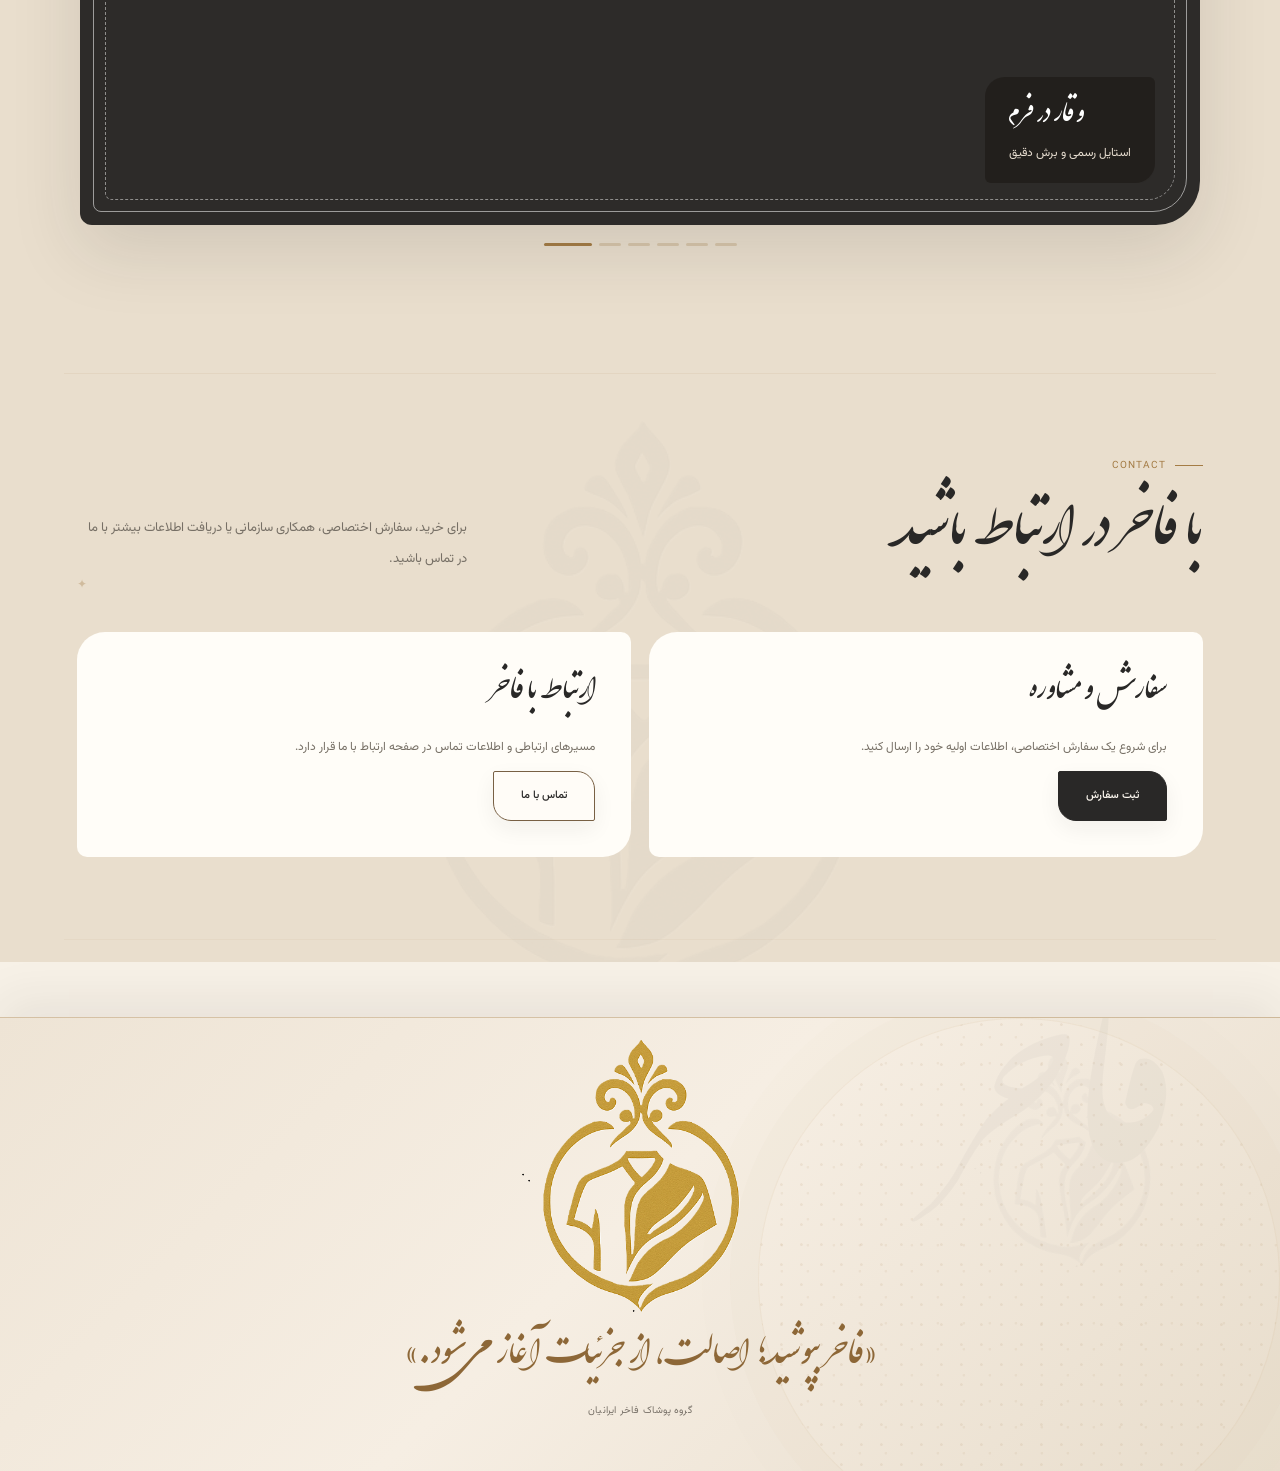
==== commit 4a597a74: "Use uploaded hero, women and fabric imagery across homepage" ====
--- a/index.html
+++ b/index.html
@@ -1,11 +1,11 @@
-<!doctype html><html lang="fa" dir="rtl"><head><meta charset="utf-8"><meta name="viewport" content="width=device-width,initial-scale=1"><meta name="theme-color" content="#f7f1e7"><meta name="description" content="گروه پوشاک فاخر ایرانیان؛ طراحی، پارچه و دوخت دقیق برای پوشش رسمی و سازمانی."><link rel="icon" type="image/png" href="assets/images/logo.png"><link rel="stylesheet" href="assets/css/site.css"><link rel="stylesheet" href="assets/css/shell.css"><link rel="stylesheet" href="assets/css/home.css"><link rel="stylesheet" href="assets/css/refinement.css"><title>گروه پوشاک فاخر ایرانیان | FAKHER</title></head><body><div class="page"><div class="content"><main><section class="hero"><div class="hero-copy"><div class="eyebrow">FAKHER IRANIAN APPAREL GROUP</div><h1>وقتی فاخر می‌شود<br>که برای شما ساخته شود.</h1><p class="hero-lead">گروه پوشاک فاخر ایرانیان، نگاه خیاطی اصیل را با طراحی معاصر ترکیب می‌کند؛ از انتخاب پارچه و ترسیم الگو تا برش، دوخت، پرو و پرداخت نهایی.</p><div class="actions"><a class="btn dark" href="#collection">دیدن روایت پوشش</a><a class="btn" href="#guide">راهنمای انتخاب</a><a class="btn gold" href="pages/order.html">سفارش اختصاصی</a></div></div><div class="hero-photo"><div class="hero-photo-frame"><div class="hero-suit"></div><div class="hero-badge"><span class="num">۰۱</span><strong>دوخت دقیق</strong></div></div></div></section><div class="hero-note"><span>هر لباس، یک الگوی اختصاصی</span></div>
+<!doctype html><html lang="fa" dir="rtl"><head><meta charset="utf-8"><meta name="viewport" content="width=device-width,initial-scale=1"><meta name="theme-color" content="#f7f1e7"><meta name="description" content="گروه پوشاک فاخر ایرانیان؛ طراحی، پارچه و دوخت دقیق برای پوشش رسمی و سازمانی."><link rel="icon" type="image/png" href="assets/images/logo.png"><link rel="stylesheet" href="assets/css/site.css"><link rel="stylesheet" href="assets/css/shell.css"><link rel="stylesheet" href="assets/css/home.css"><link rel="stylesheet" href="assets/css/refinement.css"><title>گروه پوشاک فاخر ایرانیان | FAKHER</title></head><body><div class="page"><div class="content"><main><section class="hero"><div class="hero-copy"><div class="eyebrow">FAKHER IRANIAN APPAREL GROUP</div><h1>وقتی فاخر می‌شود<br>که برای شما ساخته شود.</h1><p class="hero-lead">گروه پوشاک فاخر ایرانیان، نگاه خیاطی اصیل را با طراحی معاصر ترکیب می‌کند؛ از انتخاب پارچه و ترسیم الگو تا برش، دوخت، پرو و پرداخت نهایی.</p><div class="actions"><a class="btn dark" href="#collection">دیدن روایت پوشش</a><a class="btn" href="#guide">راهنمای انتخاب</a><a class="btn gold" href="pages/order.html">سفارش اختصاصی</a></div></div><div class="hero-photo"><div class="hero-photo-frame" style="background-image:url('assets/images/pichero.jpg');background-size:cover;background-position:center"><div class="hero-suit"></div><div class="hero-badge"><span class="num">۰۱</span><strong>دوخت دقیق</strong></div></div></div></section><div class="hero-note"><span>هر لباس، یک الگوی اختصاصی</span></div>
 <section class="section identity"><div class="inner"><div class="section-head"><div><div class="eyebrow">IDENTITY</div><h2 class="section-title">فاخر، پیش از آنکه دیده شود ساخته می‌شود</h2></div><p class="section-desc">در فاخر، لباس فقط یک محصول نیست؛ نتیجه‌ی هماهنگی میان فرم بدن، پارچه، الگو، جزئیات و اجرای دقیق است.</p></div><div class="identity-grid"><div class="identity-copy"><p>ما بر پوشش رسمی و حرفه‌ای تمرکز کرده‌ایم؛ انتخابی برای کسانی که کیفیت، تناسب و هویت ظاهری را جدی می‌گیرند.</p><p>هر سفارش از شناخت نیاز آغاز می‌شود و با طراحی، انتخاب متریال، اصلاح الگو و پرداخت نهایی به یک پوشش منحصربه‌فرد می‌رسد.</p></div><div class="note-card"><span class="num">۰۱</span><h3>هویت پوشش</h3><p>لباس حرفه‌ای باید با شخصیت، جایگاه و موقعیت استفاده‌کننده هماهنگ باشد.</p></div></div></div></section>
 <section class="section signature"><div class="inner"><div class="section-head"><div><div class="eyebrow">SIGNATURE CRAFT</div><h2 class="section-title">امضای دوخت</h2></div><p class="section-desc">سه اصل ثابت در ساخت پوشش فاخر: تناسب، متریال و جزئیات.</p></div><div class="signature-grid"><article class="signature-card"><span class="num">۰۱</span><h3>الگوی دقیق</h3><p>فرم لباس بر اساس اندازه‌ها و تناسب موردنظر تنظیم می‌شود.</p></article><article class="signature-card"><span class="num">۰۲</span><h3>پارچه منتخب</h3><p>وزن، بافت، افت، دوام و هماهنگی با کاربرد نهایی بررسی می‌شود.</p></article><article class="signature-card"><span class="num">۰۳</span><h3>پرداخت نهایی</h3><p>دوخت، اتوکاری، دکمه‌ها و جزئیات پایانی با دقت کنترل می‌شوند.</p></article></div></div></section>
 <section class="section process"><div class="inner"><div class="section-head"><div><div class="eyebrow">PROCESS</div><h2 class="section-title">مسیر ساخت</h2></div><p class="section-desc">از انتخاب تا تحویل، هر مرحله بخشی از کیفیت نهایی است.</p></div><div class="process-grid"><article class="process-item"><span class="num">۰۱</span><h3>شناخت</h3><p>نیاز، کاربرد و سبک مشخص می‌شود.</p></article><article class="process-item"><span class="num">۰۲</span><h3>اندازه</h3><p>اندازه‌گیری و بررسی تناسب انجام می‌شود.</p></article><article class="process-item"><span class="num">۰۳</span><h3>اجرا</h3><p>پارچه، برش و دوخت بر اساس الگوی نهایی اجرا می‌شود.</p></article><article class="process-item"><span class="num">۰۴</span><h3>تحویل</h3><p>پرو نهایی و اصلاحات لازم پیش از تحویل انجام می‌شود.</p></article></div></div></section>
-<section class="section fabric"><div class="inner"><div class="fabric-grid"><div class="fabric-art"><div class="fabric-piece"></div></div><div class="fabric-copy"><div class="eyebrow">FABRIC</div><h2 class="section-title">پارچه، آغاز کیفیت</h2><p>انتخاب پارچه فقط انتخاب رنگ نیست؛ وزن، بافت، افت، فصل و نوع استفاده، همه در نتیجه نهایی اثر دارند.</p><div class="fabric-list"><div><b>افت مناسب</b><span>ایستایی طبیعی لباس</span></div><div><b>بافت متعادل</b><span>ظاهر و لمس حرفه‌ای</span></div><div><b>دوام</b><span>مناسب استفاده مستمر</span></div><div><b>هماهنگی</b><span>متناسب با فرم و کاربرد</span></div></div></div></div></div></section>
+<section class="section fabric"><div class="inner"><div class="fabric-grid"><div class="fabric-art" style="background-image:url('assets/images/parche1.jpg');background-size:cover;background-position:center;min-height:360px;border-radius:30px 8px 30px 8px"><div class="fabric-piece"></div></div><div class="fabric-copy"><div class="eyebrow">FABRIC</div><h2 class="section-title">پارچه، آغاز کیفیت</h2><p>انتخاب پارچه فقط انتخاب رنگ نیست؛ وزن، بافت، افت، فصل و نوع استفاده، همه در نتیجه نهایی اثر دارند.</p><div class="fabric-list"><div><b>افت مناسب</b><span>ایستایی طبیعی لباس</span></div><div><b>بافت متعادل</b><span>ظاهر و لمس حرفه‌ای</span></div><div><b>دوام</b><span>مناسب استفاده مستمر</span></div><div><b>هماهنگی</b><span>متناسب با فرم و کاربرد</span></div></div><div class="fabric-swatches"><img src="assets/images/parche2.jpg" alt="بافت پارچه منتخب" loading="lazy"><img src="assets/images/parche3.jpg" alt="پارچه و متریال فاخر" loading="lazy"></div></div></div></div></section>
 <section id="collection" class="section collection"><div class="inner"><div class="section-head"><div><div class="eyebrow">COLLECTION</div><h2 class="section-title">مجموعه‌های منتخب</h2></div><p class="section-desc">شروع مسیر با کت‌وشلوار و پوشش رسمی؛ با امکان توسعه به مجموعه‌های متنوع پوشاک فاخر.</p></div><div class="collection-grid"><div class="fashion-card"><div class="mannequin"></div><span class="label">کت‌وشلوار</span></div><div class="fashion-card"><div class="mannequin"></div><span class="label">رسمی</span></div><div class="fashion-card"><div class="mannequin"></div><span class="label">سازمانی</span></div></div></div></section>
-<section class="section modest"><div class="inner"><div class="modest-grid"><div class="modest-art"></div><div class="modest-copy"><div class="eyebrow">WOMEN</div><h2 class="section-title">وقار، اصالت و زیبایی</h2><p>در طراحی پوشش زنانه، زیبایی زمانی ماندگار است که با وقار، اصالت و هویت ایرانی همراه شود. پوشش کامل، تناسب دقیق، انتخاب سنجیده پارچه و ظرافت در جزئیات، کنار هم استایلی شیک و حرفه‌ای می‌سازند؛ پوششی که برای بانوی ایرانی، هم‌زمان جلوه‌ای باوقار و امروزی دارد.</p><div class="modest-features"><div><b>پوشش کامل</b><span>طراحی متناسب با استایل محجبه و شیک</span></div><div><b>فرم متین</b><span>آزاد اما دقیق، خوش‌فرم و ساختارمند</span></div><div><b>یقه و سرشانه</b><span>هماهنگ با حجاب و فرم لباس</span></div><div><b>رنگ‌های اصیل</b><span>مشکی، سرمه‌ای، بژ و طیف‌های سنگین</span></div></div><a class="btn" href="pages/sales.html">مشاهده مجموعه</a></div></div></div></section>
+<section class="section modest"><div class="inner"><div class="modest-grid"><div class="modest-art" style="background-image:url('assets/images/zpic1.jpg');background-size:cover;background-position:center;min-height:430px;border-radius:30px 8px 30px 8px"></div><div class="modest-copy"><div class="eyebrow">WOMEN</div><h2 class="section-title">وقار، اصالت و زیبایی</h2><p>در طراحی پوشش زنانه، زیبایی زمانی ماندگار است که با وقار، اصالت و هویت ایرانی همراه شود. پوشش کامل، تناسب دقیق، انتخاب سنجیده پارچه و ظرافت در جزئیات، کنار هم استایلی شیک و حرفه‌ای می‌سازند؛ پوششی که برای بانوی ایرانی، هم‌زمان جلوه‌ای باوقار و امروزی دارد.</p><div class="modest-features"><div><b>پوشش کامل</b><span>طراحی متناسب با استایل محجبه و شیک</span></div><div><b>فرم متین</b><span>آزاد اما دقیق، خوش‌فرم و ساختارمند</span></div><div><b>یقه و سرشانه</b><span>هماهنگ با حجاب و فرم لباس</span></div><div><b>رنگ‌های اصیل</b><span>مشکی، سرمه‌ای، بژ و طیف‌های سنگین</span></div></div><div class="women-mini-gallery"><img src="assets/images/zpic2.jpg" alt="کت و شلوار زنانه فاخر" loading="lazy"><img src="assets/images/zpic3.jpg" alt="پوشش رسمی زنانه" loading="lazy"><img src="assets/images/zpic4.jpg" alt="استایل زنانه فاخر" loading="lazy"></div><a class="btn" href="pages/sales.html">مشاهده مجموعه</a></div></div></div></section>
 <section id="guide" class="section fit"><div class="inner"><div class="fit-grid"><div class="fit-copy"><div class="eyebrow">FIT GUIDE</div><h2 class="section-title">تناسب، جزئیات پنهان کیفیت</h2><p>یک لباس خوب زمانی فاخر دیده می‌شود که خطوط آن با بدن هماهنگ باشد و هیچ جزئی غیرضروری فرم آن را برهم نزند.</p></div><div class="fit-list"><div><b>سرشانه</b><span>قرارگیری طبیعی و بدون کشیدگی</span></div><div><b>آستین</b><span>طول متناسب با فرم دست</span></div><div><b>یقه</b><span>نشست تمیز و متعادل</span></div><div><b>قد لباس</b><span>هماهنگ با اندام و کاربرد</span></div></div></div></div></section>
 <section class="section services"><div class="inner"><div class="section-head"><div><div class="eyebrow">SERVICES</div><h2 class="section-title">خدمات فاخر</h2></div><p class="section-desc">خدمات از فروش محصول فراتر می‌روند و تجربه‌ای کامل برای پوشش حرفه‌ای ایجاد می‌کنند.</p></div><div class="service-grid"><article class="service-card"><span class="num">۰۱</span><h3>فروش</h3><p>انتخاب و خرید پوشاک منتخب.</p></article><article class="service-card"><span class="num">۰۲</span><h3>سفارش</h3><p>طراحی و اجرای سفارش اختصاصی.</p></article><article class="service-card"><span class="num">۰۳</span><h3>پرو آنلاین</h3><p>راهنمایی برای انتخاب و تناسب.</p></article><article class="service-card"><span class="num">۰۴</span><h3>سازمانی</h3><p>مجموعه‌های منتخب برای سازمان‌ها.</p></article></div></div></section>
 <section class="section club"><div class="inner"><div class="club-box"><div><div class="eyebrow">FAKHER CLUB</div><h2>باشگاه فاخر</h2><p>دسترسی به مجموعه‌های منتخب، پیشنهادهای ویژه و خدمات اختصاصی برای مشتریان فاخر.</p></div><a class="btn gold" href="pages/contact.html">ارتباط با ما</a></div></div></section>
-<section class="section contact"><div class="inner"><div class="section-head"><div><div class="eyebrow">CONTACT</div><h2 class="section-title">با فاخر در ارتباط باشید</h2></div><p class="section-desc">برای خرید، سفارش اختصاصی، همکاری سازمانی یا دریافت اطلاعات بیشتر با ما در تماس باشید.</p></div><div class="contact-grid"><div class="contact-card"><h3>سفارش و مشاوره</h3><p>برای شروع یک سفارش اختصاصی، اطلاعات اولیه خود را ارسال کنید.</p><a class="btn dark" href="pages/order.html">ثبت سفارش</a></div><div class="contact-card"><h3>ارتباط با فاخر</h3><p>مسیرهای ارتباطی و اطلاعات تماس در صفحه ارتباط با ما قرار دارد.</p><a class="btn" href="pages/contact.html">تماس با ما</a></div></div></div></section></main></div><script src="assets/js/shell.js"></script></body></html>+<section class="section contact"><div class="inner"><div class="section-head"><div><div class="eyebrow">CONTACT</div><h2 class="section-title">با فاخر در ارتباط باشید</h2></div><p class="section-desc">برای خرید، سفارش اختصاصی، همکاری سازمانی یا دریافت اطلاعات بیشتر با ما در تماس باشید.</p></div><div class="contact-grid"><div class="contact-card"><h3>سفارش و مشاوره</h3><p>برای شروع یک سفارش اختصاصی، اطلاعات اولیه خود را ارسال کنید.</p><a class="btn dark" href="pages/order.html">ثبت سفارش</a></div><div class="contact-card"><h3>ارتباط با فاخر</h3><p>مسیرهای ارتباطی و اطلاعات تماس در صفحه ارتباط با ما قرار دارد.</p><a class="btn" href="pages/contact.html">تماس با ما</a></div></div></div></section></main></div><style>.fabric-swatches,.women-mini-gallery{display:grid;grid-template-columns:repeat(2,1fr);gap:10px;margin-top:22px}.women-mini-gallery{grid-template-columns:repeat(3,1fr)}.fabric-swatches img,.women-mini-gallery img{width:100%;height:170px;object-fit:cover;border-radius:18px 5px 18px 5px;border:1px solid rgba(164,124,69,.2);box-shadow:0 12px 28px rgba(41,40,39,.08)}.women-mini-gallery img{height:210px}@media(max-width:680px){.fabric-swatches,.women-mini-gallery{grid-template-columns:1fr 1fr}.women-mini-gallery img{height:155px}.fabric-art,.modest-art{min-height:280px!important}}</style><script src="assets/js/shell.js"></script></body></html>
--- a/assets/css/shell.css
+++ b/assets/css/shell.css
@@ -3,5 +3,5 @@
 *{box-sizing:border-box}.header{position:relative;z-index:50;height:120px;background:transparent;padding:0 22px;transition:height .38s ease,filter .38s ease}.header:before{content:"";position:absolute;inset:0 0 20px;background:linear-gradient(180deg,#fffdf9 0%,#f5eee4 78%,#e8dccb 100%);border-radius:0 0 48% 48%/0 0 22px 22px;box-shadow:0 10px 28px rgba(48,39,28,.10);clip-path:ellipse(72% 100% at 50% 0);transition:.38s ease}.header:after{content:"";position:absolute;right:8%;left:8%;bottom:19px;height:1px;background:linear-gradient(90deg,transparent,#b79a70 20%,#7e6748 50%,#b79a70 80%,transparent);opacity:.65;transition:.38s ease}.header-inner{position:relative;z-index:2;height:98px;max-width:1380px;margin:auto;display:grid;grid-template-columns:1fr 190px 1fr;align-items:center;gap:24px;transition:.38s ease}.brand{display:flex;justify-content:center;align-items:center;height:98px;position:relative;transition:.38s ease}.brand:before{content:"";position:absolute;width:160px;height:82px;border-radius:50%;background:rgba(255,255,255,.42);filter:blur(1px);z-index:-1;transition:.38s ease}.brand img{width:126px;height:126px;object-fit:contain;filter:drop-shadow(0 8px 10px rgba(40,32,23,.15));transform:translateY(10px);transition:.38s ease}.nav{display:flex;align-items:center;gap:8px;transition:.3s ease}.nav.right{justify-content:flex-end}.nav.left{justify-content:flex-start}.nav a{position:relative;display:inline-flex;align-items:center;justify-content:center;min-width:78px;padding:11px 13px;color:#30271e;text-decoration:none;font:400 24px/1.2 IranNastaliq,serif;white-space:nowrap;transition:.25s ease}.nav a:before{content:"";position:absolute;bottom:4px;left:50%;width:0;height:1px;background:#a78655;transition:.3s ease}.nav a:hover,.nav a.active{color:#8a6a3e;transform:translateY(-2px)}.nav a:hover:before,.nav a.active:before{width:48%;left:26%}
 .header.scrolled{position:sticky;top:0;height:66px;background:rgba(250,246,239,.92);backdrop-filter:blur(16px);box-shadow:0 7px 25px rgba(48,39,28,.10)}.header.scrolled:before{inset:0;background:linear-gradient(180deg,#fffdf9f2,#f3eadfef);clip-path:none;border-radius:0;box-shadow:none}.header.scrolled:after{right:4%;left:4%;bottom:0;opacity:.38}.header.scrolled .header-inner{height:66px;grid-template-columns:1fr 105px 1fr;gap:10px}.header.scrolled .brand{height:66px}.header.scrolled .brand:before{width:88px;height:44px;background:rgba(255,255,255,.5)}.header.scrolled .brand img{width:78px;height:78px;transform:translateY(0);filter:drop-shadow(0 5px 8px rgba(40,32,23,.12))}.header.scrolled .nav{gap:0}.header.scrolled .nav a{min-width:64px;padding:8px 8px;font-size:18px}.header.scrolled .nav a:before{bottom:2px}.header.scrolled .nav a:hover,.header.scrolled .nav a.active{transform:none}
 .mobile-trigger{display:none;border:0;background:none}.footer{position:relative;margin-top:55px;min-height:355px;overflow:hidden;background:linear-gradient(135deg,#eee4d5 0%,#f6eee3 48%,#e8ddcc 100%);color:#312f2b;border-top:1px solid rgba(164,124,69,.38);box-shadow:0 -18px 45px rgba(41,40,39,.07)}.footer:before{content:"";position:absolute;inset:0;background:radial-gradient(circle at 12% 28%,rgba(164,124,69,.10) 0 1px,transparent 1.7px),radial-gradient(circle at 88% 70%,rgba(164,124,69,.08) 0 1px,transparent 1.7px),linear-gradient(90deg,transparent 49.95%,rgba(164,124,69,.07) 50%,transparent 50.05%);background-size:20px 20px,26px 26px,100% 100%;pointer-events:none}.footer:after{content:"فاخر";position:absolute;left:-18px;bottom:-82px;font:400 250px/.75 Shekasteh,Tahoma,sans-serif;color:#a47c45;opacity:.055;transform:rotate(-7deg);pointer-events:none}.footer-inner{position:relative;z-index:2;max-width:1100px;min-height:355px;margin:auto;display:flex;flex-direction:column;align-items:center;justify-content:center;text-align:center;padding:25px 20px}.footer-inner img{width:345px;height:255px;object-fit:contain;filter:drop-shadow(0 18px 26px rgba(41,40,39,.18));margin-top:-5px;transition:.35s}.footer-inner img:hover{transform:translateY(-5px) scale(1.025)}.footer-quote{margin:-3px 0 8px;color:#8d6737;font:400 40px/1.7 Shekasteh,IranNastaliq,serif}.footer-inner p{margin:0;color:#777067;font:400 10px/2 Vazir,Tahoma,sans-serif;letter-spacing:.2px}.drawer-backdrop{display:none}.mobile-drawer{display:none}
-@media(max-width:900px){.header{height:98px;padding:0 14px}.header:before{clip-path:ellipse(100% 100% at 50% 0);inset:0 0 13px}.header-inner{height:82px;display:flex;justify-content:center}.brand img{width:102px;height:102px;transform:translateY(7px)}.brand:before{width:125px;height:68px}.nav{display:none}.mobile-trigger{display:flex;position:absolute;right:12px;top:24px;width:50px;height:42px;align-items:center;justify-content:center;flex-direction:column;gap:7px;cursor:pointer;z-index:4}.mobile-trigger span{width:28px;height:1.5px;background:#5c4831}.mobile-trigger:after{content:"";position:absolute;width:44px;height:34px;border:1px solid rgba(151,119,76,.3);border-radius:50%}.mobile-drawer{display:block;position:fixed;z-index:100;top:0;right:-330px;width:min(330px,88vw);height:100vh;padding:55px 28px;background:#f8f1e7;box-shadow:-20px 0 55px rgba(34,25,17,.18);transition:right .35s ease}.mobile-drawer.open{right:0}.mobile-drawer-logo{display:block;width:110px;height:110px;object-fit:contain;margin:0 auto 24px}.mobile-drawer nav{display:flex;flex-direction:column;gap:5px}.mobile-drawer nav a{padding:12px 8px;text-align:center;text-decoration:none;color:#403125;font:400 26px/1.35 IranNastaliq,serif;border-bottom:1px solid rgba(135,105,68,.12)}.drawer-close{position:absolute;top:18px;left:18px;border:0;background:none;font-size:30px;color:#765c3e;cursor:pointer}.drawer-backdrop{display:block;position:fixed;inset:0;z-index:90;background:rgba(26,19,13,.32);opacity:0;visibility:hidden;transition:.3s}.drawer-backdrop.open{opacity:1;visibility:visible}.footer{min-height:335px;margin-top:35px}.footer-inner{min-height:335px}.footer-inner img{width:285px;height:220px}.footer-quote{font-size:33px}}
-@media(max-width:520px){.header{height:91px}.header:before{inset:0 0 10px}.header-inner{height:76px}.brand img{width:91px;height:91px}.mobile-trigger{top:20px;right:7px}.footer-quote{font-size:28px;line-height:1.9}.footer-inner img{width:255px;height:195px}.footer-inner{min-height:315px;padding-top:18px}.footer{min-height:315px}}
+@media(max-width:900px){body{padding-right:0;transition:padding-right .35s ease}body.drawer-open{padding-right:300px}.header{height:98px;padding:0 14px}.header:before{clip-path:ellipse(100% 100% at 50% 0);inset:0 0 13px}.header-inner{height:82px;display:flex;justify-content:center}.brand img{width:102px;height:102px;transform:translateY(7px)}.brand:before{width:125px;height:68px}.nav{display:none}.mobile-trigger{display:flex!important;position:fixed;right:0;top:50%;transform:translateY(-50%);width:34px;height:88px;padding:0;align-items:center;justify-content:center;flex-direction:column;gap:0;cursor:pointer;z-index:120;background:linear-gradient(180deg,#f8f1e7,#e8dbc8);border:1px solid rgba(151,119,76,.34);border-right:0;border-radius:16px 0 0 16px;box-shadow:-5px 10px 25px rgba(34,25,17,.14);transition:right .35s ease,background .25s ease}.mobile-trigger span{display:none}.mobile-trigger:before{content:"‹";font:400 31px/1 IranNastaliq,serif;color:#765c3e;transform:translateX(-1px);transition:.25s ease}.mobile-trigger:after{content:"";position:absolute;left:7px;top:50%;width:4px;height:4px;border-radius:50%;background:#a47c45;box-shadow:0 -13px 0 rgba(164,124,69,.65),0 13px 0 rgba(164,124,69,.65)}body.drawer-open .mobile-trigger{right:300px;background:#eee2d1}body.drawer-open .mobile-trigger:before{content:"›"}.mobile-drawer{display:block;position:fixed;z-index:100;top:0;right:-300px;width:300px;height:100vh;padding:30px 24px;background:linear-gradient(180deg,#f8f1e7 0%,#eee2d1 100%);border-left:1px solid rgba(151,119,76,.28);box-shadow:-20px 0 55px rgba(34,25,17,.18);overflow-y:auto;overflow-x:hidden;transition:right .35s ease}.mobile-drawer:before{content:"فاخر";display:block;color:#a47c45;opacity:.65;text-align:center;font:400 32px/1.2 Shekasteh,serif;padding:3px 0 19px;border-bottom:1px solid rgba(135,105,68,.18);margin-bottom:12px}.mobile-drawer.open{right:0}.mobile-drawer-logo{display:none}.mobile-drawer nav{display:flex;flex-direction:column;gap:3px}.mobile-drawer nav a{position:relative;padding:14px 10px;text-align:right;text-decoration:none;color:#403125;font:400 25px/1.5 IranNastaliq,serif;border-bottom:1px solid rgba(135,105,68,.12);transition:.25s ease}.mobile-drawer nav a:before{content:"";position:absolute;right:-24px;top:50%;width:3px;height:0;background:#a47c45;transition:.25s ease}.mobile-drawer nav a:hover,.mobile-drawer nav a.active{color:#8a6a3e;background:rgba(164,124,69,.08)}.mobile-drawer nav a.active:before{height:55%;top:22%}.drawer-close{display:none}.drawer-backdrop{display:none!important}.footer{min-height:335px;margin-top:35px}.footer-inner{min-height:335px}.footer-inner img{width:285px;height:220px}.footer-quote{font-size:33px}}
+@media(max-width:520px){body.drawer-open{padding-right:280px}.mobile-trigger{width:31px;height:76px}.mobile-drawer{width:280px;right:-280px;padding:25px 20px}.mobile-drawer:before{font-size:28px;padding-bottom:15px}.mobile-drawer nav a{font-size:22px;padding:13px 8px}.mobile-drawer nav a:before{right:-20px}body.drawer-open .mobile-trigger{right:280px}.header{height:91px}.header:before{inset:0 0 10px}.header-inner{height:76px}.brand img{width:91px;height:91px}.footer-quote{font-size:28px;line-height:1.9}.footer-inner img{width:255px;height:195px}.footer-inner{min-height:315px;padding-top:18px}.footer{min-height:315px}}
--- a/assets/css/refinement.css
+++ b/assets/css/refinement.css
@@ -1,17 +1,24 @@
-/* FAKHER refinement layer — editorial luxury, tailoring details, shared responsive polish */
+/* FAKHER refinement — preserve original footer, refine only requested areas */
 :root{--f-gold:#a47c45;--f-gold2:#c6a878;--f-ink:#292827;--f-paper:#f7f1e7;--f-cream:#fffdf8}
-html{scroll-padding-top:92px}.page,.content{position:relative}.page:after{content:'';position:fixed;inset:0;pointer-events:none;z-index:-1;background:linear-gradient(120deg,transparent 0 48%,rgba(164,124,69,.018) 48.2%,transparent 48.5%),linear-gradient(30deg,transparent 0 68%,rgba(164,124,69,.018) 68.2%,transparent 68.5%)}
-/* Header */
-.header .brand img{width:108px;height:108px;filter:none;transform:translateY(7px)}.header .brand:before{display:none}.header.scrolled .brand img{width:68px;height:68px;filter:none;transform:none}.header.scrolled .brand:before{display:none}
-/* Buttons — tailored tab / seam treatment */
-.btn{position:relative;min-height:50px;padding:0 27px;border:1px solid #786044;border-radius:2px 18px 2px 18px;background:rgba(255,253,248,.76);color:var(--f-ink);font-weight:500;letter-spacing:.01em;overflow:hidden;isolation:isolate;box-shadow:0 8px 22px rgba(41,40,39,.06);transition:transform .3s ease,box-shadow .3s ease,color .3s ease,background .3s ease}.btn:before{content:'';position:absolute;inset:6px;border:1px dashed rgba(164,124,69,.34);border-radius:1px 12px 1px 12px;z-index:-1}.btn:after{content:'';position:absolute;top:0;bottom:0;right:0;width:0;background:linear-gradient(90deg,transparent,rgba(198,168,120,.22));transition:width .35s ease;z-index:-2}.btn:hover{transform:translateY(-3px);box-shadow:0 14px 30px rgba(41,40,39,.12)}.btn:hover:after{width:100%}.btn.dark{background:var(--f-ink);border-color:var(--f-ink);color:#fffaf2}.btn.gold{background:linear-gradient(135deg,#a47c45,#bd9964);border-color:#a47c45;color:#fff}.btn.gold:before{border-color:#ffffff55}.actions{gap:12px}
-/* Editorial section ornament */
-.section{isolation:isolate}.section:before{content:'';position:absolute;inset:22px 5%;border-top:1px solid rgba(164,124,69,.08);border-bottom:1px solid rgba(164,124,69,.06);pointer-events:none;z-index:-1}.section:nth-of-type(even):before{transform:skewY(-.45deg)}.section-head{position:relative}.section-head:after{content:'✦';position:absolute;left:0;bottom:-10px;color:rgba(164,124,69,.35);font-size:12px}.section-title{letter-spacing:-.02em}.signature-card,.service-card,.process-item,.note-card,.contact-card,.fit-list div{transition:transform .35s ease,box-shadow .35s ease,border-color .35s ease}.signature-card:hover,.service-card:hover,.process-item:hover,.note-card:hover,.contact-card:hover,.fit-list div:hover{transform:translateY(-6px);box-shadow:0 24px 55px rgba(41,40,39,.13);border-color:rgba(164,124,69,.38)}.signature-card:before{border-style:dashed}.process-item:before{content:'—  —  —';position:absolute;left:18px;top:14px;color:#c6a87855;font-size:10px;letter-spacing:3px}.fabric-list div,.fit-list div,.modest-features div{position:relative}.fabric-list div:before,.fit-list div:before,.modest-features div:before{content:'';position:absolute;right:0;top:0;width:24px;height:1px;background:var(--f-gold);opacity:.55}.collection .fashion-card{box-shadow:0 20px 45px rgba(41,40,39,.11)}.collection .fashion-card:before{border-color:#fff9}.collection .fashion-card:hover{transform:translateY(-5px)}
-/* Internal pages */
-.page-hero{position:relative}.page-hero:before{content:'';position:absolute;top:42px;left:0;width:180px;height:180px;border:1px solid rgba(164,124,69,.16);border-radius:50%;box-shadow:0 0 0 18px rgba(164,124,69,.025),0 0 0 38px rgba(164,124,69,.018);pointer-events:none}.page-hero .panel{padding:34px 32px;min-height:220px;display:flex;flex-direction:column;justify-content:center}.page-hero .panel h2{font-size:42px;margin:4px 0}.section-head h2{position:relative}.section-head h2:after{content:'';display:block;width:72px;border-top:1px solid var(--f-gold);margin-top:7px;opacity:.55}.card{overflow:hidden;box-shadow:0 14px 38px rgba(41,40,39,.055)}.card:before{content:'';position:absolute;right:-50px;bottom:-70px;width:170px;height:170px;border:1px solid rgba(164,124,69,.11);border-radius:50%}.form,.result{border-radius:30px 10px 30px 10px;border:1px solid var(--line);box-shadow:var(--shadow)}.field input,.field select,.field textarea{min-height:48px;transition:.25s}.field input:focus,.field select:focus,.field textarea:focus{border-color:rgba(164,124,69,.7);box-shadow:0 0 0 3px rgba(164,124,69,.08)}.notice{border-radius:2px 14px 2px 14px}
-/* Shared footer: no logo motion, no logo background; richer tailoring-inspired backdrop */
-.footer{position:relative;isolation:isolate;background:linear-gradient(135deg,#262625 0%,#30302e 48%,#222321 100%)!important;border-top:1px solid rgba(198,168,120,.45);box-shadow:0 -22px 60px rgba(41,40,39,.12)!important;padding-top:78px!important}.footer:before{content:'';position:absolute;inset:0;background:radial-gradient(circle at 14% 22%,rgba(198,168,120,.16) 0 1px,transparent 2px),radial-gradient(circle at 86% 72%,rgba(198,168,120,.12) 0 1px,transparent 2px),repeating-linear-gradient(135deg,transparent 0 34px,rgba(198,168,120,.045) 34px 35px,transparent 35px 68px),linear-gradient(90deg,transparent 0 49.7%,rgba(198,168,120,.07) 49.8%,transparent 50.1%);background-size:24px 24px,31px 31px,100% 100%,100% 100%;pointer-events:none;z-index:-1}.footer:after{content:'';position:absolute;right:-110px;bottom:-220px;width:560px;height:560px;border:1px solid rgba(198,168,120,.14);border-radius:50%;box-shadow:0 0 0 28px rgba(198,168,120,.035),0 0 0 56px rgba(198,168,120,.018),inset 0 0 0 1px rgba(198,168,120,.04);transform:rotate(-17deg);pointer-events:none;z-index:-1}.footer-inner:before{content:'';position:absolute;top:34px;left:50%;width:min(620px,78vw);height:1px;transform:translateX(-50%);background:linear-gradient(90deg,transparent,#c6a87880 20%,#c6a878 50%,#c6a87880 80%,transparent);opacity:.65}.footer-inner img,.footer img{width:390px!important;height:285px!important;object-fit:contain;filter:none!important;transform:none!important;transition:none!important;margin:-2px auto 8px!important}.footer-inner img:hover,.footer img:hover{filter:none!important;transform:none!important}.footer-quote{position:relative;color:#d4b47f!important;font-size:42px!important;text-shadow:none}.footer-inner p{color:#bcb4a8!important}.footer-inner{min-height:390px!important}.footer-grid>div:first-child{position:relative}.footer h3{font-size:42px}.footer-bottom{border-top-color:rgba(198,168,120,.18)!important}
-/* Back-to-top */
-body:after{content:'↑';position:fixed;right:22px;bottom:22px;width:48px;height:48px;border:1px solid rgba(164,124,69,.65);border-radius:50% 8px 50% 8px;background:rgba(247,241,231,.92);color:#7d6039;display:grid;place-items:center;font:24px/1 Vazir;z-index:80;box-shadow:0 12px 28px rgba(41,40,39,.13);cursor:pointer;pointer-events:auto}body:has(.mobile-drawer.open):after{display:none}
-@media(max-width:900px){.header .brand img{width:94px;height:94px}.header.scrolled .brand img{width:62px;height:62px}.page-hero{padding-top:70px}.page-hero:before{width:130px;height:130px}.footer-inner img,.footer img{width:325px!important;height:245px!important}.footer-inner{min-height:360px!important}}
-@media(max-width:680px){.header .brand img{width:82px;height:82px}.header.scrolled .brand img{width:58px;height:58px}.section:before{inset:15px 4%}.section-head:after{display:none}.page-hero{padding:55px 0 35px}.page-hero .panel{padding:28px 22px;min-height:190px}.page-hero .panel h2{font-size:36px}.card{padding:25px 21px}.btn{min-height:48px;padding:0 21px}.actions{gap:9px}.footer{padding-top:62px!important}.footer-inner img,.footer img{width:285px!important;height:215px!important}.footer-inner{min-height:345px!important}.footer-quote{font-size:31px!important}.footer:after{right:-220px;bottom:-210px}.footer-inner:before{top:27px}.footer-bottom{margin-top:22px}body:after{right:14px;bottom:14px;width:44px;height:44px}}
+html{scroll-padding-top:92px}.page,.content{position:relative}
+@font-face{font-family:ShekastehFixed;src:url('../fonts/shekasteh v2.001.woff') format('woff');font-style:normal;font-weight:400;font-display:swap}
+@font-face{font-family:IranNastaliqFixed;src:url('../fonts/irannastaliq.woff') format('woff');font-style:normal;font-weight:400;font-display:swap}
+.script{font-family:ShekastehFixed,Shekasteh,cursive!important;font-weight:400;direction:rtl;unicode-bidi:plaintext}.footer-quote{font-family:ShekastehFixed,Shekasteh,IranNastaliqFixed,serif!important}
+.header .brand img{width:112px;height:112px;transform:translateY(8px)}.header.scrolled .brand img{width:72px;height:72px;transform:none}.header .brand:before,.header.scrolled .brand:before{display:none}
+.btn{position:relative;min-height:50px;padding:0 27px;border:1px solid #786044;border-radius:2px 18px 2px 18px;background:rgba(255,253,248,.76);color:var(--f-ink);font-weight:500;overflow:hidden;box-shadow:0 8px 22px rgba(41,40,39,.06);transition:transform .3s ease,box-shadow .3s ease,color .3s ease,background .3s ease}.btn:before{content:'';position:absolute;inset:6px;border:1px dashed rgba(164,124,69,.34);border-radius:1px 12px 1px 12px;z-index:-1}.btn:hover{transform:translateY(-3px);box-shadow:0 14px 30px rgba(41,40,39,.12)}.btn.dark{background:var(--f-ink);border-color:var(--f-ink);color:#fffaf2}.btn.gold{background:linear-gradient(135deg,#a47c45,#bd9964);border-color:#a47c45;color:#fff}.actions{gap:12px}
+.section{isolation:isolate}.section:before{content:'';position:absolute;inset:22px 5%;border-top:1px solid rgba(164,124,69,.08);border-bottom:1px solid rgba(164,124,69,.06);pointer-events:none;z-index:-1}.section-head{position:relative}.section-head:after{content:'✦';position:absolute;left:0;bottom:-10px;color:rgba(164,124,69,.35);font-size:12px}.signature-card,.service-card,.process-item,.note-card,.contact-card,.fit-list div{transition:transform .35s ease,box-shadow .35s ease,border-color .35s ease}.signature-card:hover,.service-card:hover,.process-item:hover,.note-card:hover,.contact-card:hover,.fit-list div:hover{transform:translateY(-5px);box-shadow:0 24px 55px rgba(41,40,39,.12);border-color:rgba(164,124,69,.38)}
+.page-hero{position:relative}.page-hero:before{content:'';position:absolute;top:42px;left:0;width:180px;height:180px;border:1px solid rgba(164,124,69,.16);border-radius:50%;box-shadow:0 0 0 18px rgba(164,124,69,.025),0 0 0 38px rgba(164,124,69,.018);pointer-events:none}.page-hero .panel{padding:34px 32px;min-height:220px;display:flex;flex-direction:column;justify-content:center}.page-hero .panel h2{font-size:42px;margin:4px 0}.card{overflow:hidden;box-shadow:0 14px 38px rgba(41,40,39,.055)}.card:before{content:'';position:absolute;right:-50px;bottom:-70px;width:170px;height:170px;border:1px solid rgba(164,124,69,.11);border-radius:50%}.form,.result{border-radius:30px 10px 30px 10px}.field input,.field select,.field textarea{min-height:48px;transition:.25s}.field input:focus,.field select:focus,.field textarea:focus{border-color:rgba(164,124,69,.7);box-shadow:0 0 0 3px rgba(164,124,69,.08)}
+.footer{position:relative;margin-top:55px;min-height:355px;overflow:hidden;background:linear-gradient(135deg,#eee4d5 0%,#f6eee3 48%,#e8ddcc 100%)!important;color:#312f2b;border-top:1px solid rgba(164,124,69,.38);box-shadow:0 -18px 45px rgba(41,40,39,.07)!important;padding-top:0!important}.footer:before{content:'';position:absolute;inset:0;background:radial-gradient(circle at 12% 28%,rgba(164,124,69,.10) 0 1px,transparent 1.7px),radial-gradient(circle at 88% 70%,rgba(164,124,69,.08) 0 1px,transparent 1.7px),linear-gradient(90deg,transparent 49.95%,rgba(164,124,69,.07) 50%,transparent 50.05%);background-size:20px 20px,26px 26px,100% 100%;pointer-events:none}.footer:after{content:'فاخر';position:absolute;left:-18px;bottom:-82px;font:400 250px/.75 ShekastehFixed,Shekasteh,Tahoma,sans-serif;color:#a47c45;opacity:.055;transform:rotate(-7deg);pointer-events:none}.footer-inner{position:relative;z-index:2;max-width:1100px;min-height:355px;margin:auto;display:flex;flex-direction:column;align-items:center;justify-content:center;text-align:center;padding:25px 20px}.footer-inner img{width:375px!important;height:275px!important;object-fit:contain;filter:none!important;transform:none!important;transition:none!important;margin:-5px auto 15px!important}.footer-inner img:hover{filter:none!important;transform:none!important}.footer-quote{color:#8d6737!important;font-size:40px!important}.footer-inner p{color:#777067!important}.footer-bottom{border-top-color:rgba(41,40,39,.13)!important}
+.page-hero{display:grid;grid-template-columns:1.05fr .95fr;gap:26px;align-items:stretch}.page-hero-visual{position:relative;min-height:310px;border-radius:34px 9px 34px 9px;overflow:hidden;background-position:center;background-size:cover;border:1px solid rgba(164,124,69,.28);box-shadow:0 24px 65px rgba(41,40,39,.15)}.page-hero-visual:before{content:'';position:absolute;inset:14px;border:1px dashed rgba(255,248,235,.5);border-radius:25px 5px 25px 5px}.page-hero-visual:after{content:'FAKHER · ATELIER';position:absolute;left:22px;bottom:18px;color:#fff8ecaa;font:10px Vazir,sans-serif;letter-spacing:.18em;direction:ltr}.page-hero-visual .visual-caption{position:absolute;right:26px;bottom:24px;color:#fffaf2;z-index:2;text-shadow:0 3px 18px #0008}.page-hero-visual .visual-caption strong{display:block;font:400 44px/1.5 ShekastehFixed,cursive}.page-hero-visual .visual-caption span{font:10px Vazir,sans-serif;color:#ead9bc}.internal-image{position:relative;min-height:230px;margin-top:20px;border-radius:30px 8px 30px 8px;background-position:center;background-size:cover;overflow:hidden;border:1px solid rgba(164,124,69,.22);box-shadow:0 18px 48px rgba(41,40,39,.11)}.internal-image:after{content:'';position:absolute;inset:0;background:linear-gradient(90deg,rgba(35,31,25,.05),rgba(35,31,25,.58))}.internal-image span{position:absolute;right:25px;bottom:22px;color:#fff;font:400 38px/1.4 ShekastehFixed,cursive;z-index:2}
+.to-top{position:fixed;right:24px;bottom:24px;width:50px;height:50px;border:1px solid rgba(164,124,69,.55);border-radius:50% 50% 8px 50%;background:rgba(255,253,248,.94);color:#8d6737;display:flex;align-items:center;justify-content:center;font:24px/1 Tahoma,sans-serif;box-shadow:0 12px 30px rgba(41,40,39,.16);cursor:pointer;z-index:9999;opacity:0;visibility:hidden;transform:translateY(12px);transition:opacity .25s,visibility .25s,transform .25s,background .25s}.to-top span{display:block;transform:translateY(-1px)}.to-top.show{opacity:1;visibility:visible;transform:translateY(0)}.to-top:hover{background:#a47c45;color:#fff;transform:translateY(-3px)}
+@media(max-width:900px){.header .brand img{width:98px;height:98px}.header.scrolled .brand img{width:66px;height:66px}.page-hero{grid-template-columns:1fr}.page-hero-visual{min-height:270px}.footer{min-height:335px;margin-top:35px}.footer-inner{min-height:335px}.footer-inner img{width:325px!important;height:245px!important}.to-top{right:17px;bottom:18px;width:46px;height:46px}}
+@media(max-width:680px){.header .brand img{width:88px;height:88px}.header.scrolled .brand img{width:60px;height:60px}.section:before{inset:15px 4%}.section-head:after{display:none}.page-hero{padding:55px 0 35px}.page-hero .panel{padding:28px 22px;min-height:190px}.page-hero .panel h2{font-size:36px}.card{padding:25px 21px}.btn{min-height:48px;padding:0 21px}.actions{gap:9px}.footer-inner img{width:290px!important;height:220px!important}.footer-inner{min-height:315px;padding-top:18px}.footer{min-height:315px}.footer-quote{font-size:30px!important}.to-top{right:14px;bottom:14px;width:44px;height:44px}}
+.order-page .order-copy h1{font-size:clamp(2rem,3.2vw,3rem);line-height:1.38}.order-page .learning-head p{font-size:.92rem;line-height:2.05}.order-page .guide-number{font-size:.78rem}.order-page .guide-card h3{font-size:1.04rem;line-height:1.7}.order-page .guide-card p{font-size:.88rem;line-height:2.05}.order-page .measure-guide h3{font-size:1.08rem;line-height:1.7}.order-page .measure-tip strong{font-size:.88rem}.order-page .measure-tip span{font-size:.82rem;line-height:1.95}.order-page .guide-note{font-size:.82rem;line-height:2.05}
+@media(max-width:620px){.order-page .order-copy h1{font-size:clamp(1.75rem,7vw,2.25rem);line-height:1.45}.order-page .learning-head p{font-size:.88rem}.order-page .guide-card p{font-size:.86rem}.order-page .measure-tip span{font-size:.8rem}.order-page .guide-note{font-size:.8rem}}
+/* Contact page — compact editorial box system */
+.contact-page .contact-hero{gap:16px;margin-bottom:12px}.contact-page .contact-copy{padding-top:0}.contact-page .contact-copy h1{font-size:clamp(1.85rem,3vw,2.65rem);line-height:1.35;margin:3px 0 8px}.contact-page .contact-copy .lead{font-size:.92rem;line-height:1.9}.contact-page .contact-points{gap:5px;margin-top:10px}.contact-page .contact-point{padding:6px 9px;font-size:.77rem}.contact-page .contact-visual{min-height:225px;border-radius:30px 8px 30px 8px}.contact-page .contact-visual:after{inset:11px;border-radius:22px 4px 22px 4px}.contact-page .contact-visual-caption{right:20px;bottom:18px}.contact-page .contact-visual-caption strong{font-size:.98rem}.contact-page .contact-visual-caption span{font-size:.76rem}
+.contact-page .contact-layout{grid-template-columns:minmax(0,1.22fr) minmax(300px,.78fr);gap:10px}.contact-page .contact-card{padding:14px 15px;border-radius:22px 7px 22px 7px}.contact-page .contact-card h2{font-size:1.05rem;margin:3px 0 9px}.contact-page .contact-card:after{left:15px;top:11px}.contact-page .form-grid{gap:7px}.contact-page .field label{font-size:.82rem;margin-bottom:4px}.contact-page .field input,.contact-page .field select,.contact-page .field textarea{min-height:39px;padding:7px 9px;font-size:.87rem;border-radius:10px}.contact-page .field textarea{min-height:76px}.contact-page .form-actions{gap:6px;margin-top:8px}.contact-page .form-actions .btn{min-height:42px;padding:0 16px;font-size:.84rem}.contact-page .notice{margin-top:7px;padding:8px 10px;font-size:.78rem;line-height:1.7}
+.contact-page .path-list{gap:5px}.contact-page .path-item{padding:8px 9px;border-radius:11px;gap:8px}.contact-page .path-item strong{font-size:.82rem}.contact-page .path-item span{font-size:.74rem;line-height:1.45}.contact-page .path-item a{font-size:.76rem}.contact-page .contact-info{margin-top:7px;padding-top:7px}.contact-page .contact-info h3,.contact-page .social-contact h3{font-size:.87rem;margin-bottom:4px}.contact-page .info-row{padding:3px 0;font-size:.77rem;line-height:1.55}.contact-page .info-row b{min-width:52px}.contact-page .social-contact{margin-top:7px;padding-top:7px}.contact-page .social-grid{grid-template-columns:repeat(3,1fr);gap:4px}.contact-page .social-link{min-height:34px;padding:4px 2px;font-size:.7rem;border-radius:9px}.contact-page .social-link svg{width:15px;height:15px}
+.contact-page .expect{margin-top:8px!important;padding:11px 13px;border-radius:17px}.contact-page .expect h3{font-size:.88rem;margin-bottom:5px}.contact-page .expect-item{grid-template-columns:21px 1fr;gap:6px;margin:4px 0}.contact-page .expect-num{width:21px;height:21px;font-size:.62rem}.contact-page .expect-item strong{font-size:.77rem}.contact-page .expect-item p{font-size:.72rem;line-height:1.5;margin-top:1px}.contact-page .faq{margin-top:8px!important}.contact-page .faq-head{margin-bottom:6px}.contact-page .faq-head h2{font-size:1rem;margin:3px 0}.contact-page .faq-grid{grid-template-columns:repeat(2,1fr);gap:5px}.contact-page .faq-item{padding:8px 9px;border-radius:12px 4px 12px 4px}.contact-page .faq-item h3{font-size:.78rem;margin-bottom:3px}.contact-page .faq-item p{font-size:.71rem;line-height:1.55}
+@media(max-width:900px){.contact-page .contact-hero{grid-template-columns:1fr}.contact-page .contact-visual{min-height:220px}.contact-page .contact-layout{grid-template-columns:1fr;gap:9px}.contact-page .faq-grid{grid-template-columns:repeat(2,1fr)}}
+@media(max-width:620px){.contact-page .contact-hero{gap:10px;margin-bottom:10px}.contact-page .contact-copy h1{font-size:clamp(1.65rem,7vw,2.15rem)}.contact-page .contact-copy .lead{font-size:.86rem;line-height:1.85}.contact-page .contact-point{font-size:.73rem;padding:5px 8px}.contact-page .contact-visual{min-height:190px}.contact-page .contact-card{padding:12px 12px}.contact-page .form-grid{grid-template-columns:1fr}.contact-page .field.full{grid-column:auto}.contact-page .form-actions{display:grid}.contact-page .form-actions .btn{width:100%}.contact-page .social-grid{grid-template-columns:repeat(3,1fr)}.contact-page .faq-grid{grid-template-columns:1fr}}
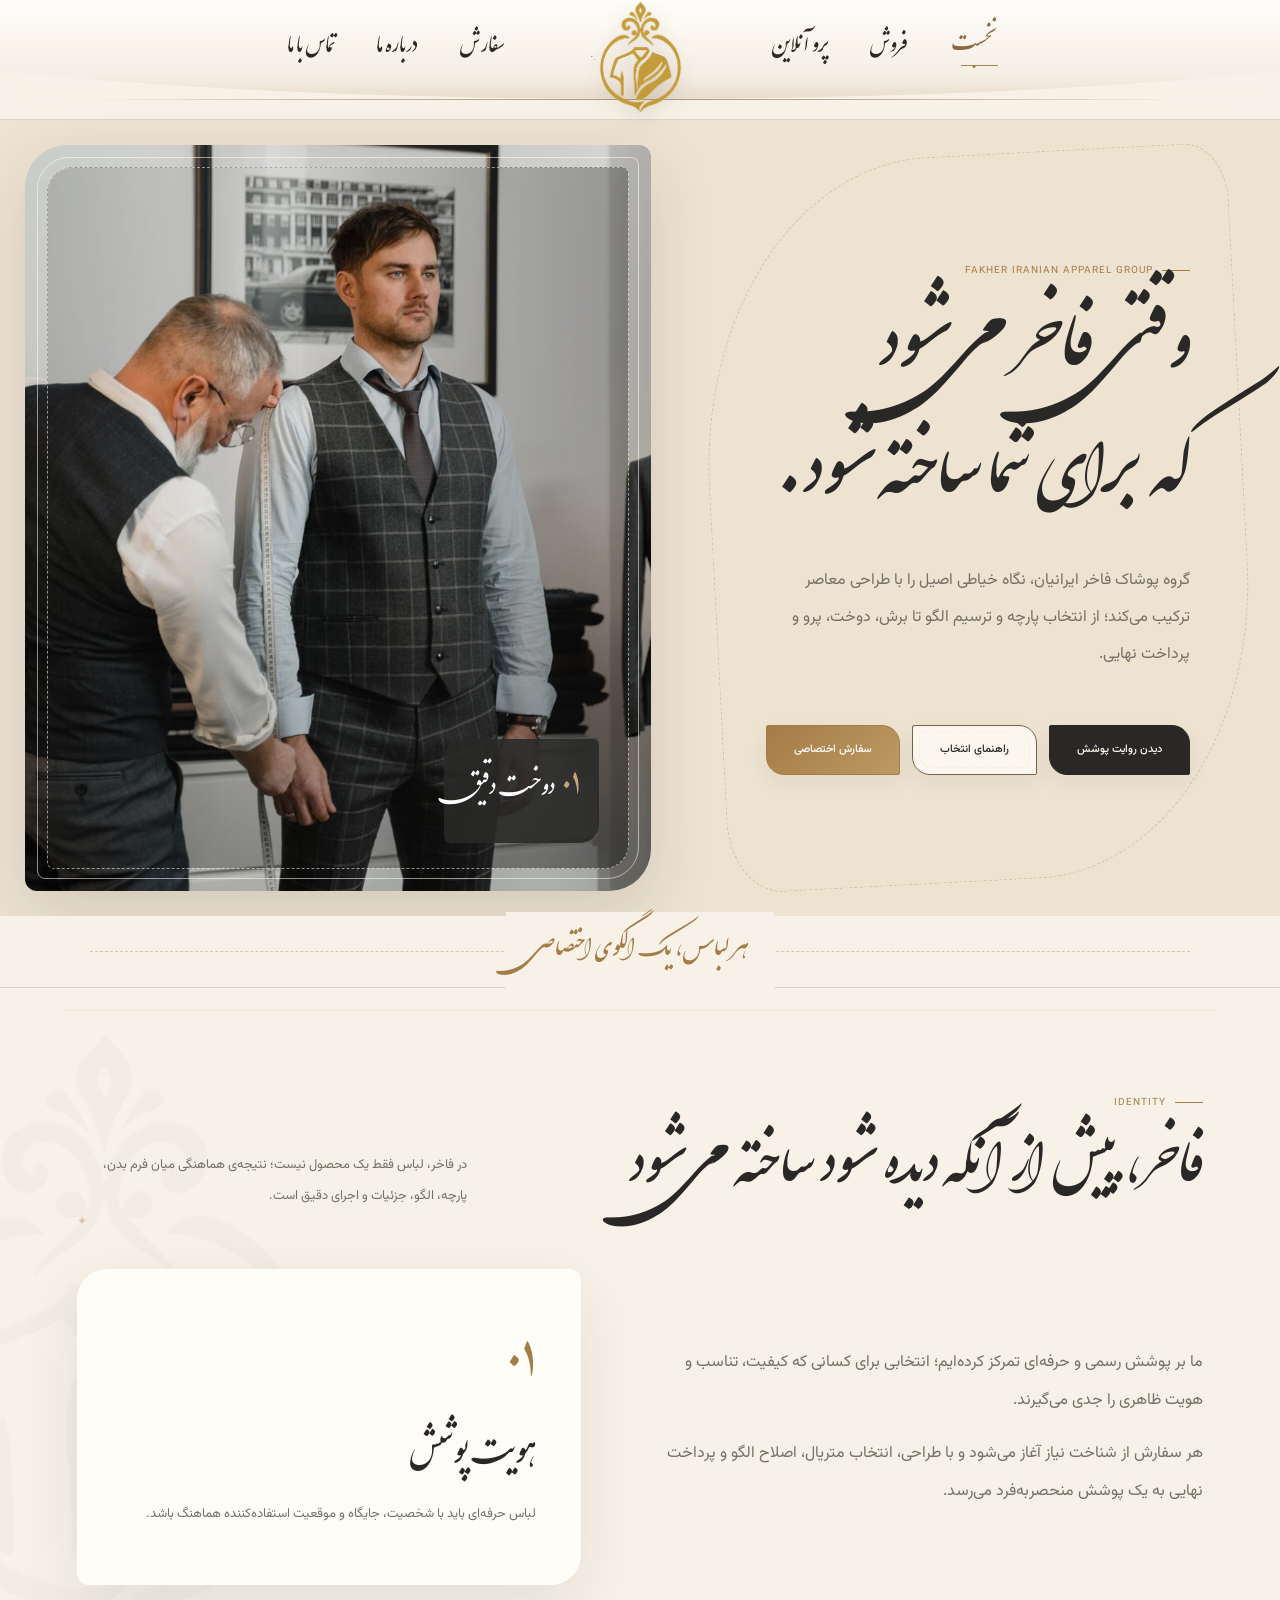
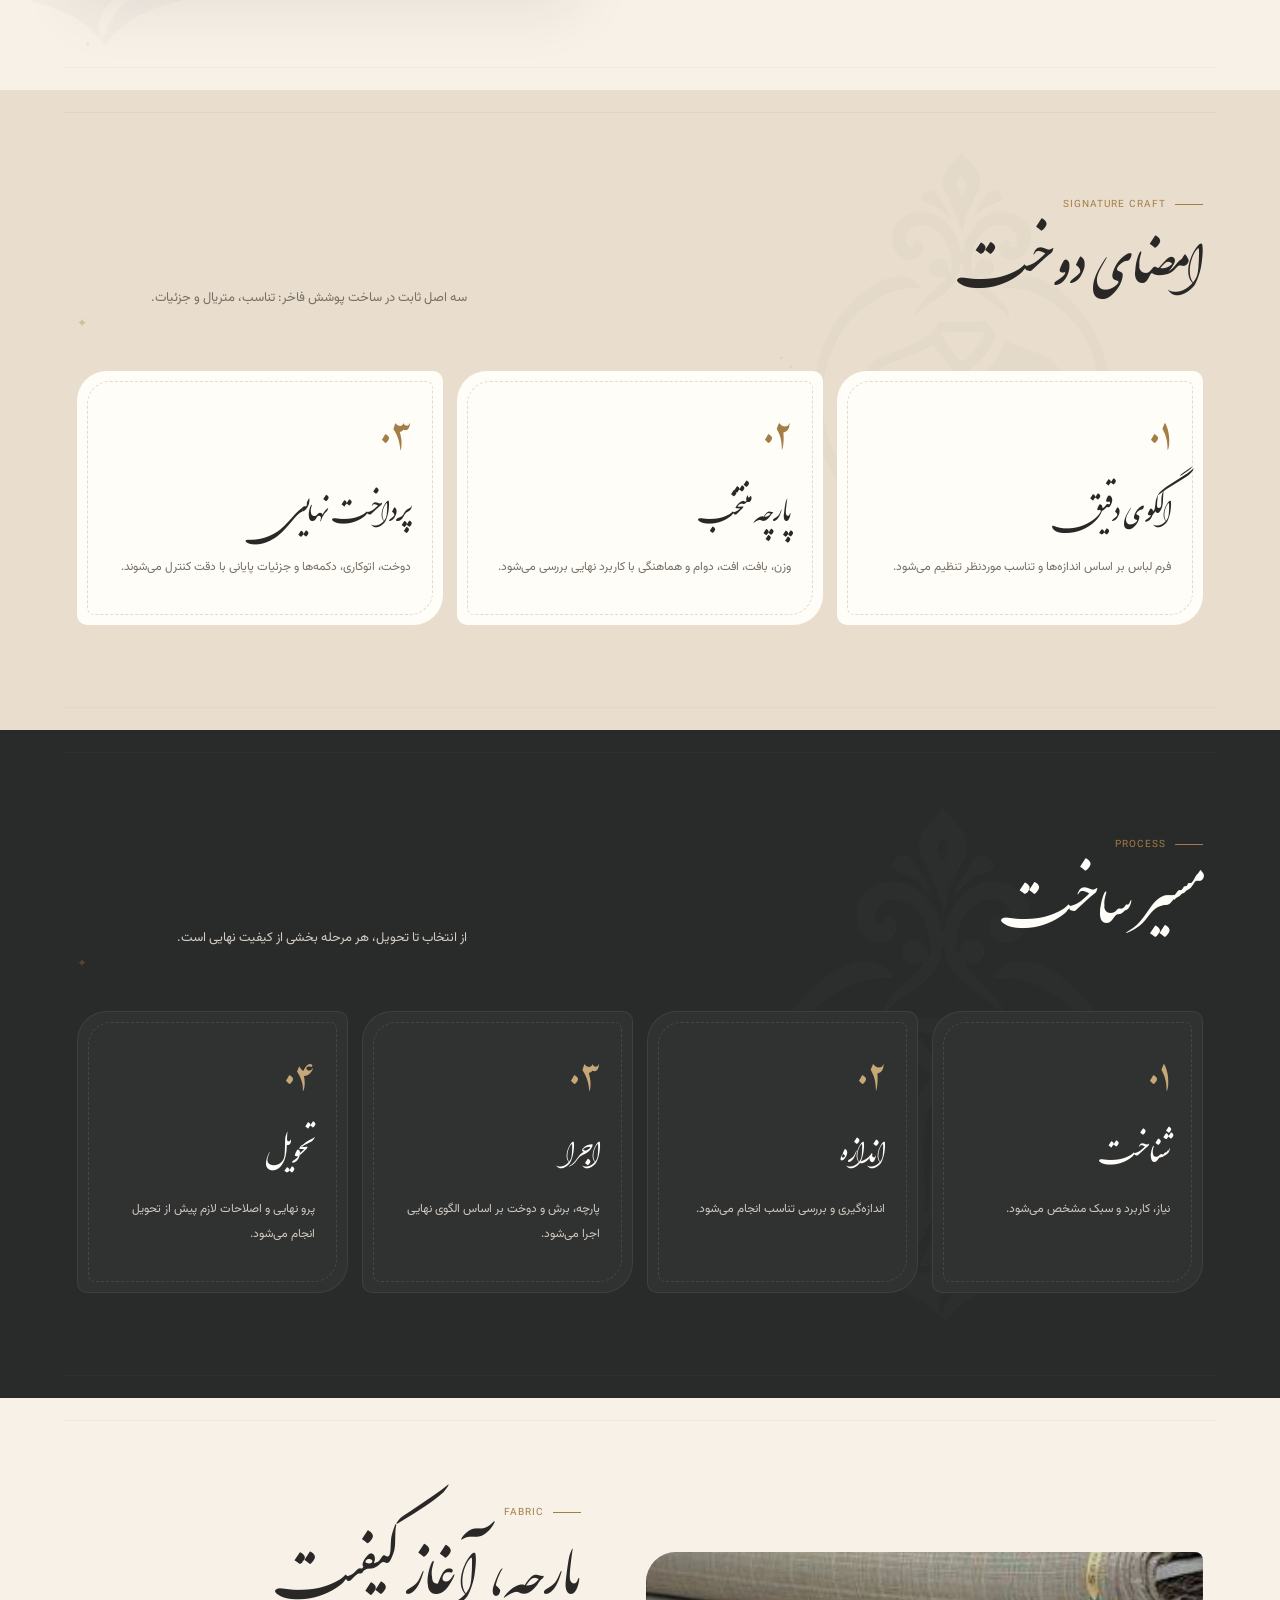
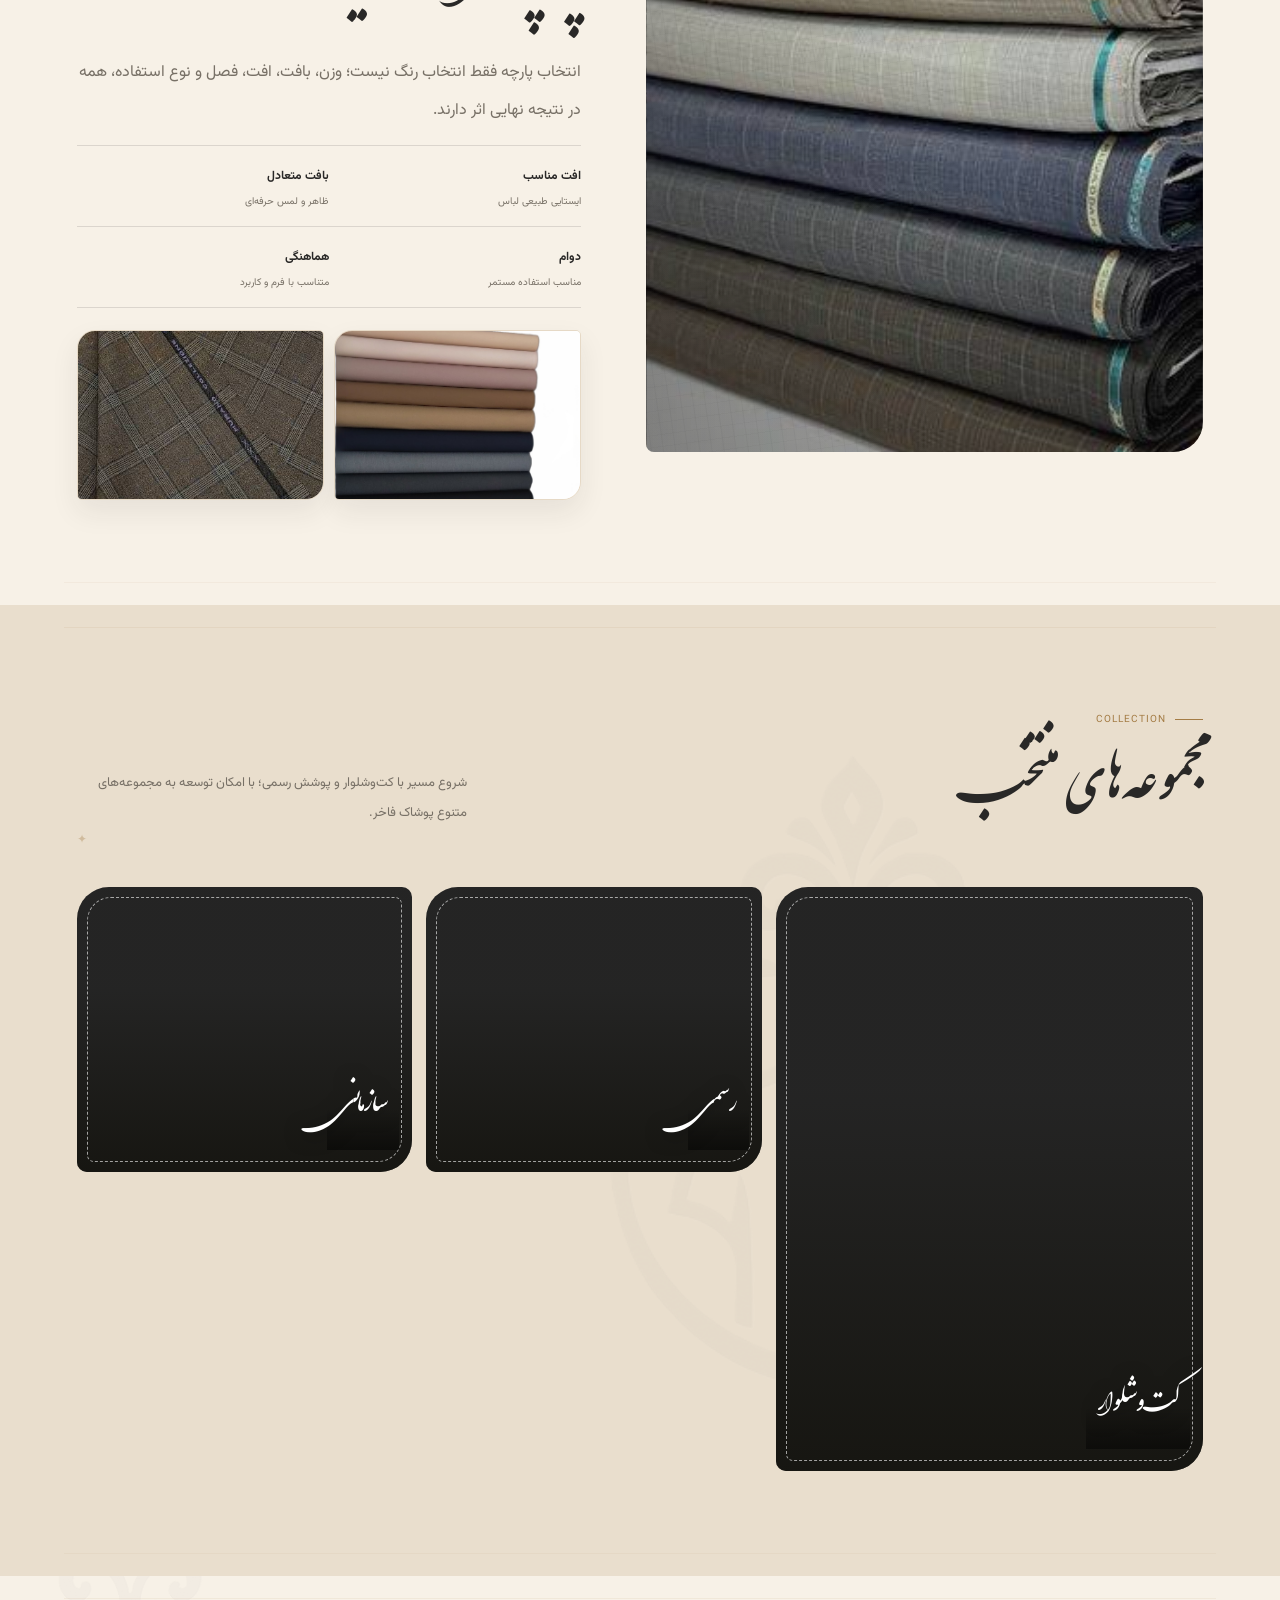
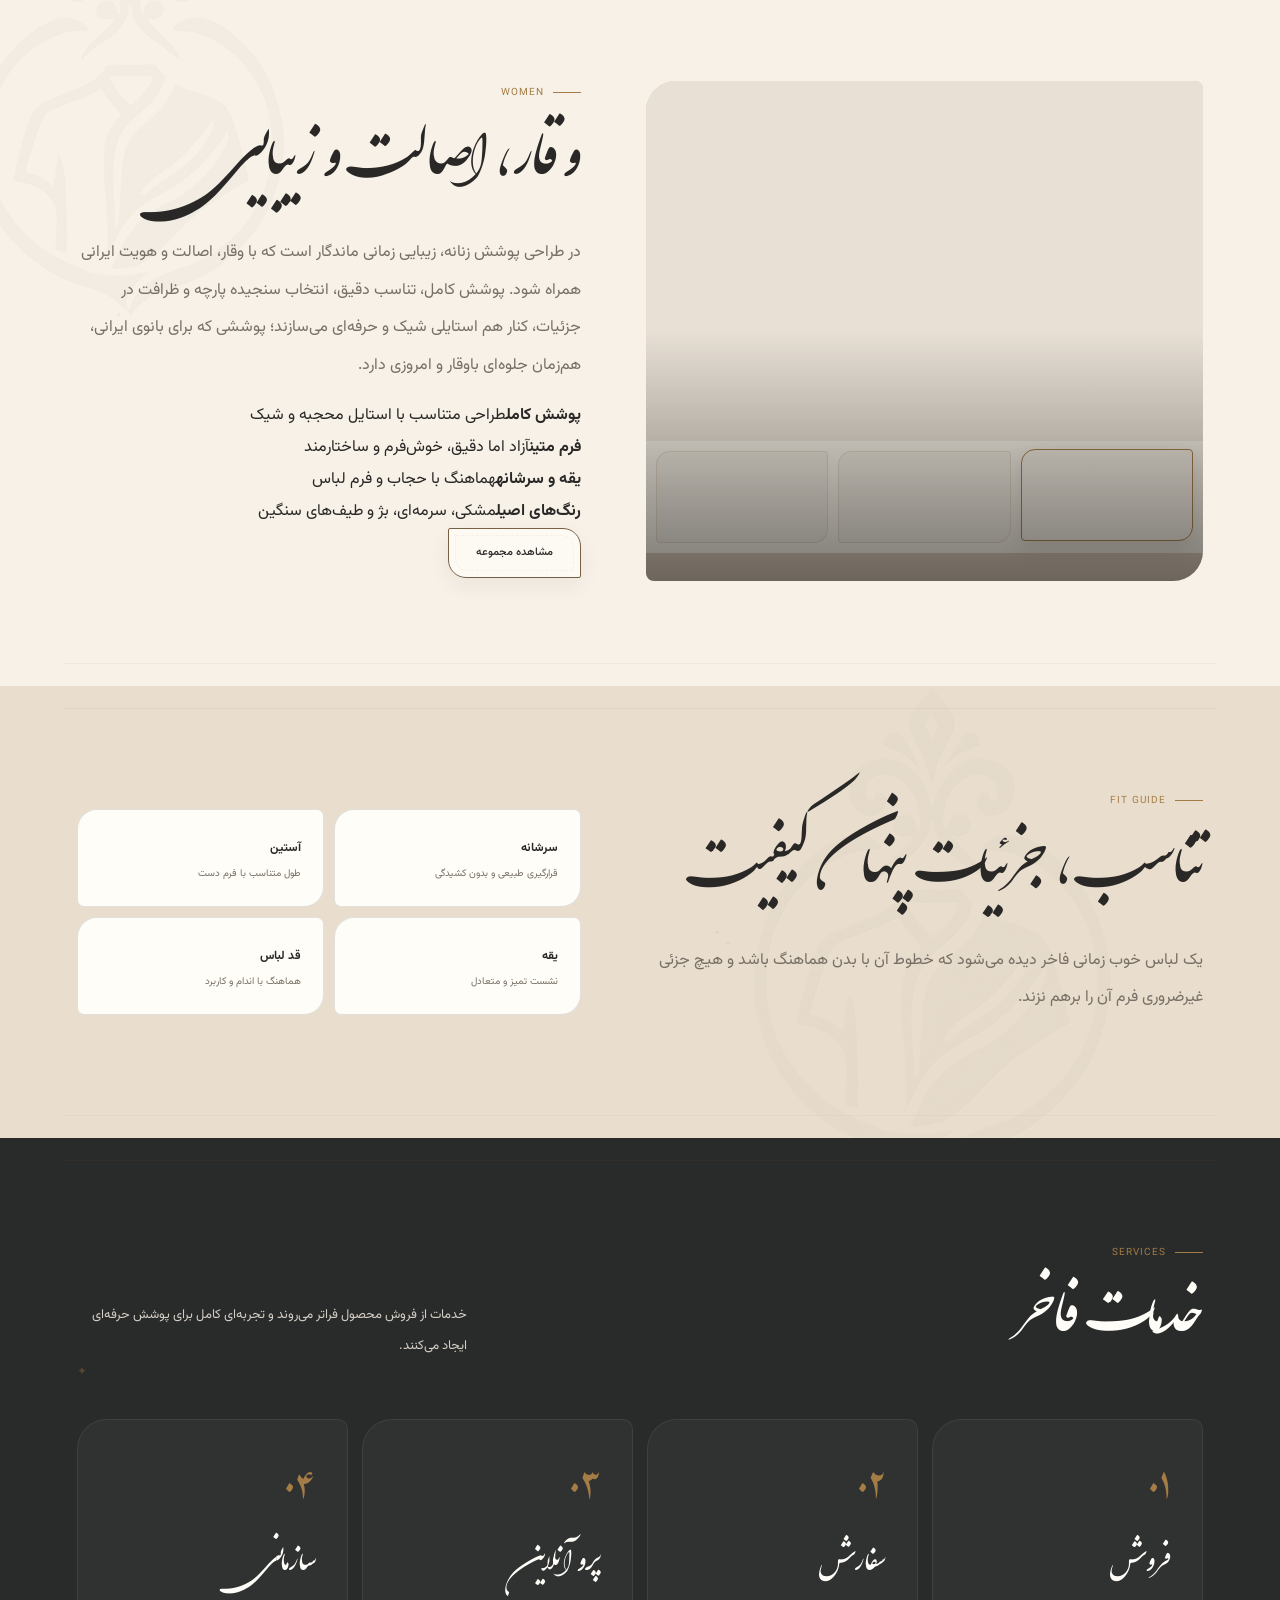
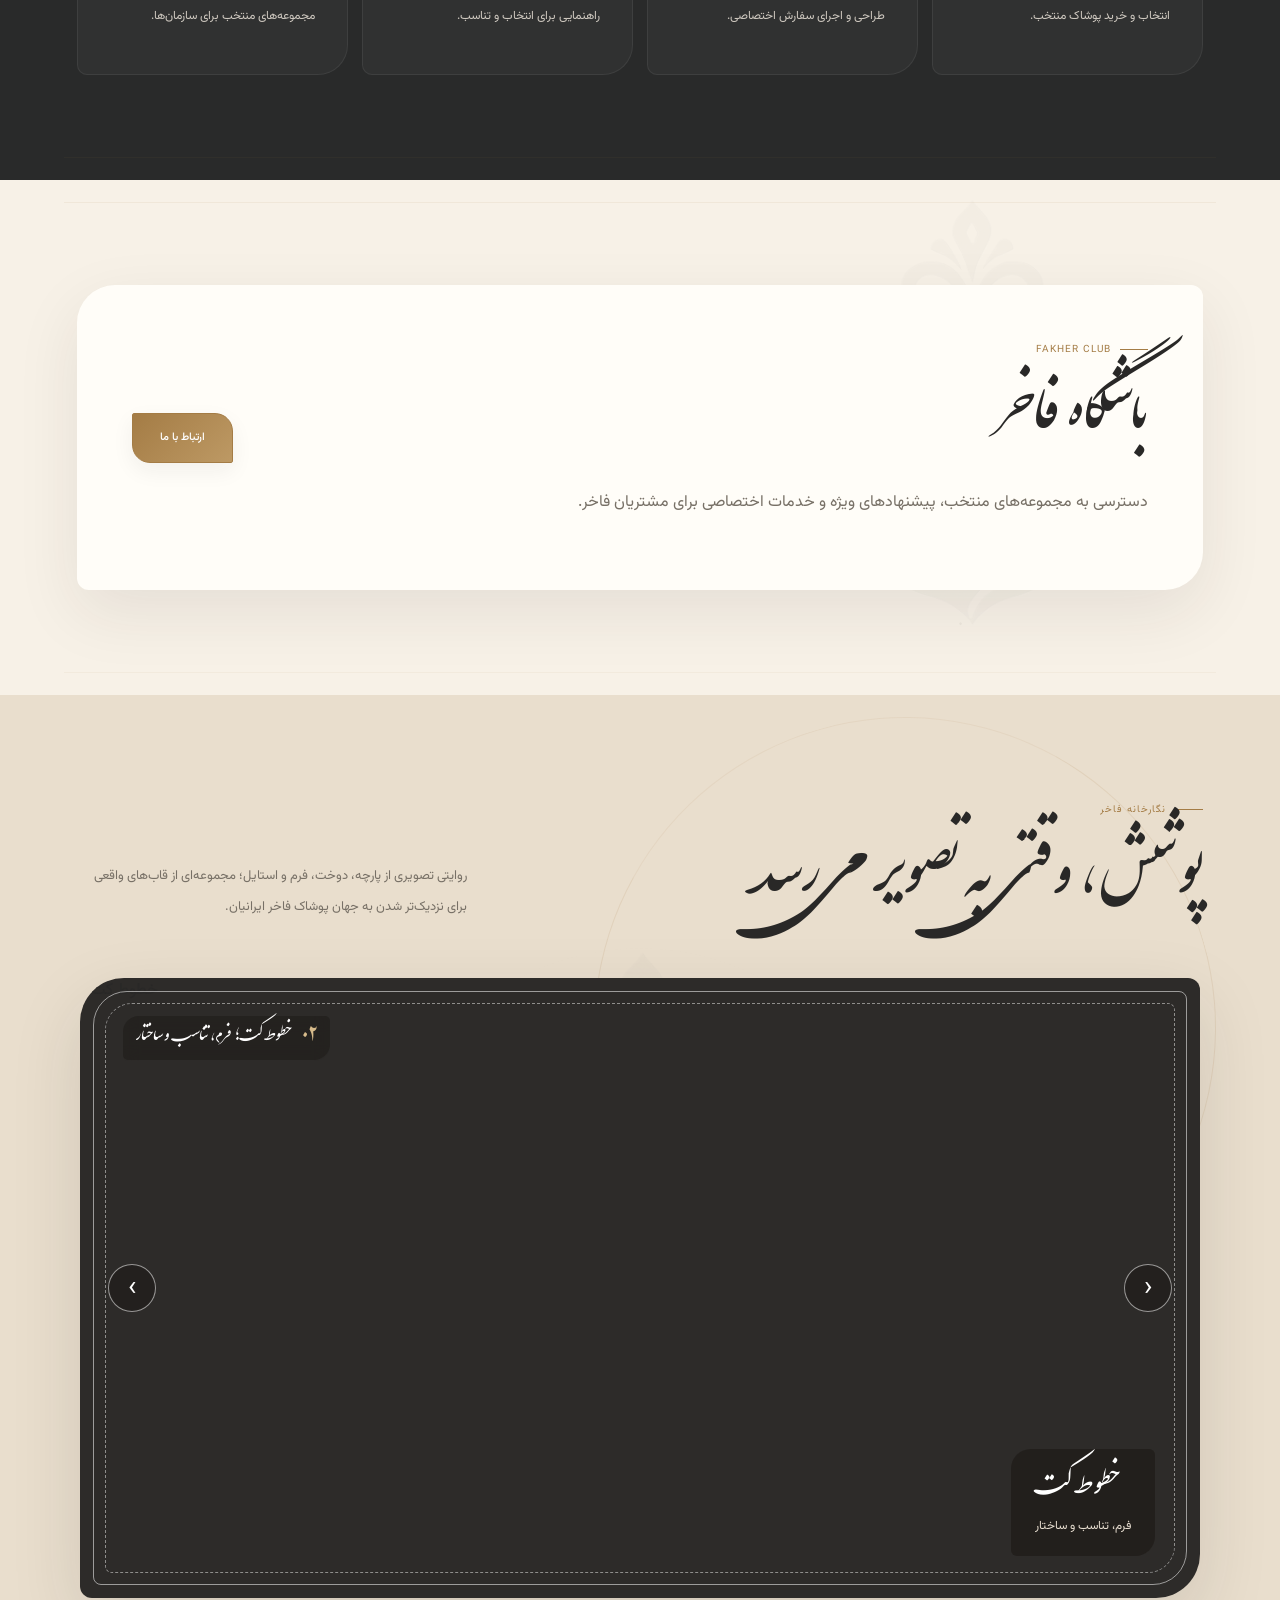
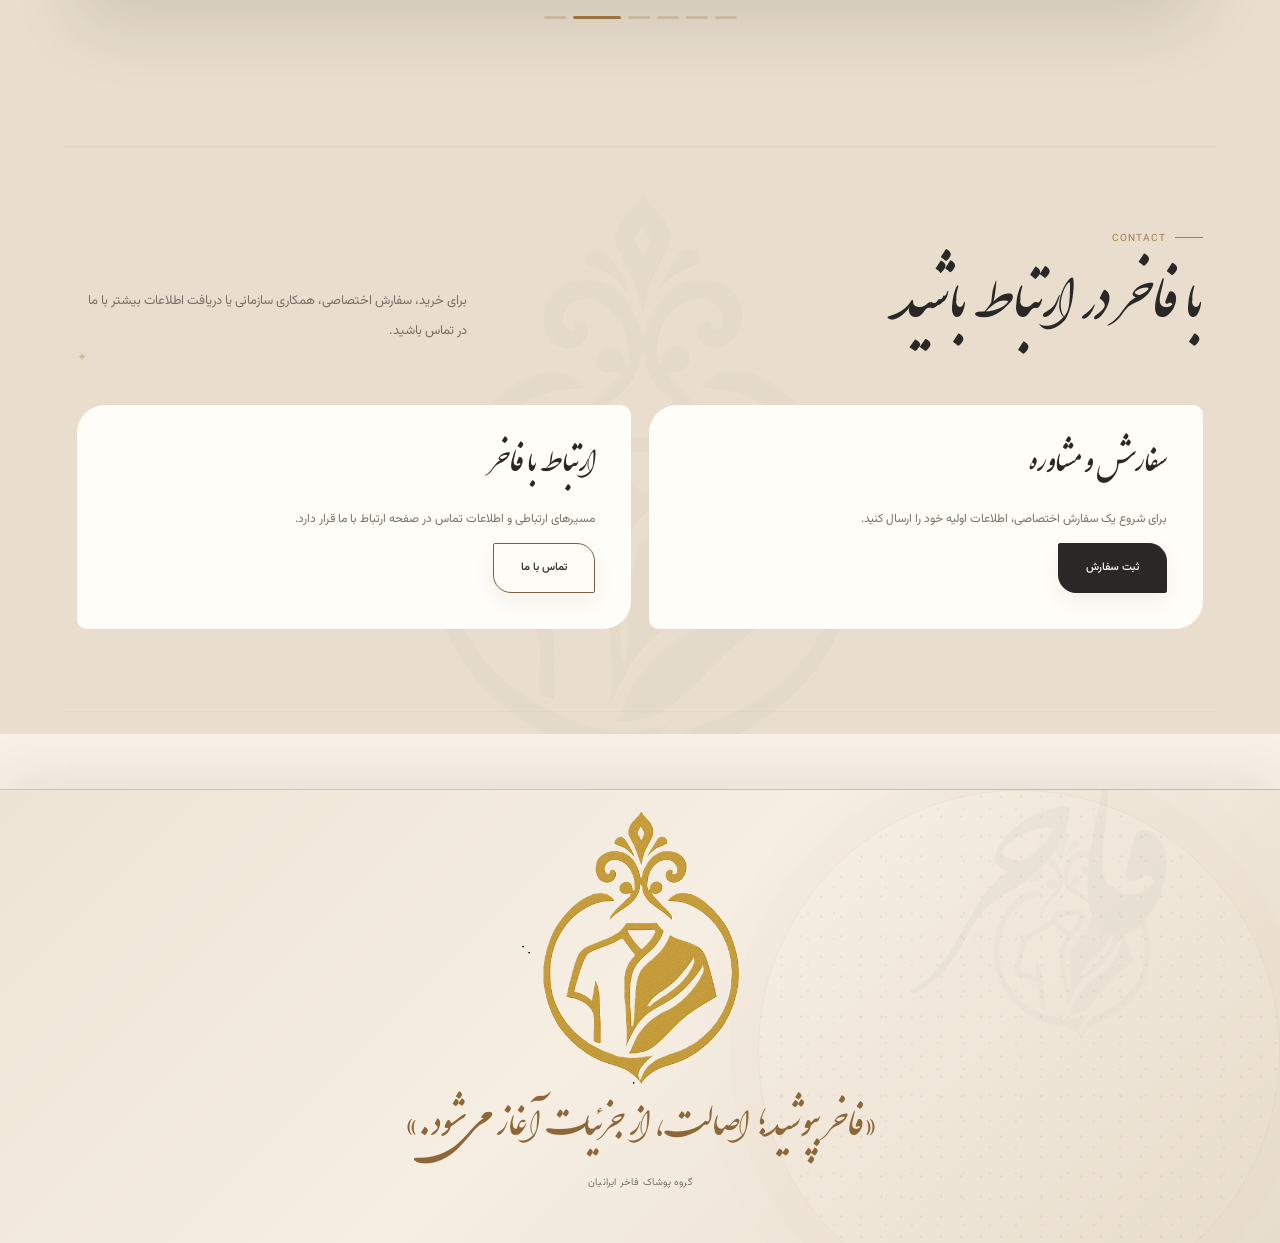
==== commit 08c77ca3: "طراحی اسلایدر تصاویر بخش پوشش زنانه صفحه نخست" ====
--- a/index.html
+++ b/index.html
@@ -4,8 +4,8 @@
 <section class="section process"><div class="inner"><div class="section-head"><div><div class="eyebrow">PROCESS</div><h2 class="section-title">مسیر ساخت</h2></div><p class="section-desc">از انتخاب تا تحویل، هر مرحله بخشی از کیفیت نهایی است.</p></div><div class="process-grid"><article class="process-item"><span class="num">۰۱</span><h3>شناخت</h3><p>نیاز، کاربرد و سبک مشخص می‌شود.</p></article><article class="process-item"><span class="num">۰۲</span><h3>اندازه</h3><p>اندازه‌گیری و بررسی تناسب انجام می‌شود.</p></article><article class="process-item"><span class="num">۰۳</span><h3>اجرا</h3><p>پارچه، برش و دوخت بر اساس الگوی نهایی اجرا می‌شود.</p></article><article class="process-item"><span class="num">۰۴</span><h3>تحویل</h3><p>پرو نهایی و اصلاحات لازم پیش از تحویل انجام می‌شود.</p></article></div></div></section>
 <section class="section fabric"><div class="inner"><div class="fabric-grid"><div class="fabric-art" style="background-image:url('assets/images/parche1.jpg');background-size:cover;background-position:center;min-height:360px;border-radius:30px 8px 30px 8px"><div class="fabric-piece"></div></div><div class="fabric-copy"><div class="eyebrow">FABRIC</div><h2 class="section-title">پارچه، آغاز کیفیت</h2><p>انتخاب پارچه فقط انتخاب رنگ نیست؛ وزن، بافت، افت، فصل و نوع استفاده، همه در نتیجه نهایی اثر دارند.</p><div class="fabric-list"><div><b>افت مناسب</b><span>ایستایی طبیعی لباس</span></div><div><b>بافت متعادل</b><span>ظاهر و لمس حرفه‌ای</span></div><div><b>دوام</b><span>مناسب استفاده مستمر</span></div><div><b>هماهنگی</b><span>متناسب با فرم و کاربرد</span></div></div><div class="fabric-swatches"><img src="assets/images/parche2.jpg" alt="بافت پارچه منتخب" loading="lazy"><img src="assets/images/parche3.jpg" alt="پارچه و متریال فاخر" loading="lazy"></div></div></div></div></section>
 <section id="collection" class="section collection"><div class="inner"><div class="section-head"><div><div class="eyebrow">COLLECTION</div><h2 class="section-title">مجموعه‌های منتخب</h2></div><p class="section-desc">شروع مسیر با کت‌وشلوار و پوشش رسمی؛ با امکان توسعه به مجموعه‌های متنوع پوشاک فاخر.</p></div><div class="collection-grid"><div class="fashion-card"><div class="mannequin"></div><span class="label">کت‌وشلوار</span></div><div class="fashion-card"><div class="mannequin"></div><span class="label">رسمی</span></div><div class="fashion-card"><div class="mannequin"></div><span class="label">سازمانی</span></div></div></div></section>
-<section class="section modest"><div class="inner"><div class="modest-grid"><div class="modest-art" style="background-image:url('assets/images/zpic1.jpg');background-size:cover;background-position:center;min-height:430px;border-radius:30px 8px 30px 8px"></div><div class="modest-copy"><div class="eyebrow">WOMEN</div><h2 class="section-title">وقار، اصالت و زیبایی</h2><p>در طراحی پوشش زنانه، زیبایی زمانی ماندگار است که با وقار، اصالت و هویت ایرانی همراه شود. پوشش کامل، تناسب دقیق، انتخاب سنجیده پارچه و ظرافت در جزئیات، کنار هم استایلی شیک و حرفه‌ای می‌سازند؛ پوششی که برای بانوی ایرانی، هم‌زمان جلوه‌ای باوقار و امروزی دارد.</p><div class="modest-features"><div><b>پوشش کامل</b><span>طراحی متناسب با استایل محجبه و شیک</span></div><div><b>فرم متین</b><span>آزاد اما دقیق، خوش‌فرم و ساختارمند</span></div><div><b>یقه و سرشانه</b><span>هماهنگ با حجاب و فرم لباس</span></div><div><b>رنگ‌های اصیل</b><span>مشکی، سرمه‌ای، بژ و طیف‌های سنگین</span></div></div><div class="women-mini-gallery"><img src="assets/images/zpic2.jpg" alt="کت و شلوار زنانه فاخر" loading="lazy"><img src="assets/images/zpic3.jpg" alt="پوشش رسمی زنانه" loading="lazy"><img src="assets/images/zpic4.jpg" alt="استایل زنانه فاخر" loading="lazy"></div><a class="btn" href="pages/sales.html">مشاهده مجموعه</a></div></div></div></section>
+<section class="section modest"><div class="inner"><div class="modest-grid"><div class="modest-art women-slider"><div class="women-slider-main"><img id="womenMainImage" src="assets/images/zpic1.jpg" alt="پوشش زنانه فاخر" loading="lazy"></div><div class="women-slider-thumbs" role="tablist" aria-label="تصاویر پوشش زنانه"><button class="women-thumb active" type="button" data-image="assets/images/zpic1.jpg" data-alt="پوشش زنانه فاخر" aria-label="نمایش تصویر اول" aria-selected="true"><img src="assets/images/zpic1.jpg" alt="" loading="lazy"></button><button class="women-thumb" type="button" data-image="assets/images/zpic2.jpg" data-alt="کت و شلوار زنانه فاخر" aria-label="نمایش تصویر دوم" aria-selected="false"><img src="assets/images/zpic2.jpg" alt="" loading="lazy"></button><button class="women-thumb" type="button" data-image="assets/images/zpic3.jpg" data-alt="پوشش رسمی زنانه" aria-label="نمایش تصویر سوم" aria-selected="false"><img src="assets/images/zpic3.jpg" alt="" loading="lazy"></button></div></div><div class="modest-copy"><div class="eyebrow">WOMEN</div><h2 class="section-title">وقار، اصالت و زیبایی</h2><p>در طراحی پوشش زنانه، زیبایی زمانی ماندگار است که با وقار، اصالت و هویت ایرانی همراه شود. پوشش کامل، تناسب دقیق، انتخاب سنجیده پارچه و ظرافت در جزئیات، کنار هم استایلی شیک و حرفه‌ای می‌سازند؛ پوششی که برای بانوی ایرانی، هم‌زمان جلوه‌ای باوقار و امروزی دارد.</p><div class="modest-features"><div><b>پوشش کامل</b><span>طراحی متناسب با استایل محجبه و شیک</span></div><div><b>فرم متین</b><span>آزاد اما دقیق، خوش‌فرم و ساختارمند</span></div><div><b>یقه و سرشانه</b><span>هماهنگ با حجاب و فرم لباس</span></div><div><b>رنگ‌های اصیل</b><span>مشکی، سرمه‌ای، بژ و طیف‌های سنگین</span></div></div><a class="btn" href="pages/sales.html">مشاهده مجموعه</a></div></div></div></section>
 <section id="guide" class="section fit"><div class="inner"><div class="fit-grid"><div class="fit-copy"><div class="eyebrow">FIT GUIDE</div><h2 class="section-title">تناسب، جزئیات پنهان کیفیت</h2><p>یک لباس خوب زمانی فاخر دیده می‌شود که خطوط آن با بدن هماهنگ باشد و هیچ جزئی غیرضروری فرم آن را برهم نزند.</p></div><div class="fit-list"><div><b>سرشانه</b><span>قرارگیری طبیعی و بدون کشیدگی</span></div><div><b>آستین</b><span>طول متناسب با فرم دست</span></div><div><b>یقه</b><span>نشست تمیز و متعادل</span></div><div><b>قد لباس</b><span>هماهنگ با اندام و کاربرد</span></div></div></div></div></section>
 <section class="section services"><div class="inner"><div class="section-head"><div><div class="eyebrow">SERVICES</div><h2 class="section-title">خدمات فاخر</h2></div><p class="section-desc">خدمات از فروش محصول فراتر می‌روند و تجربه‌ای کامل برای پوشش حرفه‌ای ایجاد می‌کنند.</p></div><div class="service-grid"><article class="service-card"><span class="num">۰۱</span><h3>فروش</h3><p>انتخاب و خرید پوشاک منتخب.</p></article><article class="service-card"><span class="num">۰۲</span><h3>سفارش</h3><p>طراحی و اجرای سفارش اختصاصی.</p></article><article class="service-card"><span class="num">۰۳</span><h3>پرو آنلاین</h3><p>راهنمایی برای انتخاب و تناسب.</p></article><article class="service-card"><span class="num">۰۴</span><h3>سازمانی</h3><p>مجموعه‌های منتخب برای سازمان‌ها.</p></article></div></div></section>
 <section class="section club"><div class="inner"><div class="club-box"><div><div class="eyebrow">FAKHER CLUB</div><h2>باشگاه فاخر</h2><p>دسترسی به مجموعه‌های منتخب، پیشنهادهای ویژه و خدمات اختصاصی برای مشتریان فاخر.</p></div><a class="btn gold" href="pages/contact.html">ارتباط با ما</a></div></div></section>
-<section class="section contact"><div class="inner"><div class="section-head"><div><div class="eyebrow">CONTACT</div><h2 class="section-title">با فاخر در ارتباط باشید</h2></div><p class="section-desc">برای خرید، سفارش اختصاصی، همکاری سازمانی یا دریافت اطلاعات بیشتر با ما در تماس باشید.</p></div><div class="contact-grid"><div class="contact-card"><h3>سفارش و مشاوره</h3><p>برای شروع یک سفارش اختصاصی، اطلاعات اولیه خود را ارسال کنید.</p><a class="btn dark" href="pages/order.html">ثبت سفارش</a></div><div class="contact-card"><h3>ارتباط با فاخر</h3><p>مسیرهای ارتباطی و اطلاعات تماس در صفحه ارتباط با ما قرار دارد.</p><a class="btn" href="pages/contact.html">تماس با ما</a></div></div></div></section></main></div><style>.fabric-swatches,.women-mini-gallery{display:grid;grid-template-columns:repeat(2,1fr);gap:10px;margin-top:22px}.women-mini-gallery{grid-template-columns:repeat(3,1fr)}.fabric-swatches img,.women-mini-gallery img{width:100%;height:170px;object-fit:cover;border-radius:18px 5px 18px 5px;border:1px solid rgba(164,124,69,.2);box-shadow:0 12px 28px rgba(41,40,39,.08)}.women-mini-gallery img{height:210px}@media(max-width:680px){.fabric-swatches,.women-mini-gallery{grid-template-columns:1fr 1fr}.women-mini-gallery img{height:155px}.fabric-art,.modest-art{min-height:280px!important}}</style><script src="assets/js/shell.js"></script></body></html>+<section class="section contact"><div class="inner"><div class="section-head"><div><div class="eyebrow">CONTACT</div><h2 class="section-title">با فاخر در ارتباط باشید</h2></div><p class="section-desc">برای خرید، سفارش اختصاصی، همکاری سازمانی یا دریافت اطلاعات بیشتر با ما در تماس باشید.</p></div><div class="contact-grid"><div class="contact-card"><h3>سفارش و مشاوره</h3><p>برای شروع یک سفارش اختصاصی، اطلاعات اولیه خود را ارسال کنید.</p><a class="btn dark" href="pages/order.html">ثبت سفارش</a></div><div class="contact-card"><h3>ارتباط با فاخر</h3><p>مسیرهای ارتباطی و اطلاعات تماس در صفحه ارتباط با ما قرار دارد.</p><a class="btn" href="pages/contact.html">تماس با ما</a></div></div></div></section></main></div><style>.fabric-swatches{display:grid;grid-template-columns:repeat(2,1fr);gap:10px;margin-top:22px}.fabric-swatches img{width:100%;height:170px;object-fit:cover;border-radius:18px 5px 18px 5px;border:1px solid rgba(164,124,69,.2);box-shadow:0 12px 28px rgba(41,40,39,.08)}.women-slider{min-height:430px;border-radius:30px 8px 30px 8px;overflow:hidden}.women-slider-main{height:360px;position:relative;overflow:hidden;background:#e8e0d5}.women-slider-main img{width:100%;height:100%;display:block;object-fit:cover;transition:opacity .25s ease,transform .45s ease}.women-slider-main.is-changing img{opacity:.45;transform:scale(1.015)}.women-slider-thumbs{display:grid;grid-template-columns:repeat(3,1fr);gap:10px;padding:10px;background:rgba(247,241,231,.96)}.women-thumb{appearance:none;border:1px solid rgba(164,124,69,.18);padding:0;height:92px;overflow:hidden;border-radius:14px 4px 14px 4px;background:#eee7dc;cursor:pointer;position:relative;transition:transform .25s ease,border-color .25s ease,box-shadow .25s ease}.women-thumb img{width:100%;height:100%;display:block;object-fit:cover}.women-thumb.active{border-color:#a47c45;box-shadow:0 8px 22px rgba(70,48,25,.14);transform:translateY(-2px)}.women-thumb:focus-visible{outline:2px solid #a47c45;outline-offset:2px}@media(max-width:900px){.women-slider-main{height:330px}.women-thumb{height:82px}}@media(max-width:680px){.fabric-swatches{grid-template-columns:1fr 1fr}.fabric-swatches img{height:140px}.women-slider{min-height:280px!important}.women-slider-main{height:245px}.women-slider-thumbs{gap:7px;padding:7px}.women-thumb{height:72px;border-radius:10px 3px 10px 3px}.fabric-art{min-height:280px!important}}</style><script>document.addEventListener('DOMContentLoaded',function(){var main=document.getElementById('womenMainImage');var frame=document.querySelector('.women-slider-main');var thumbs=document.querySelectorAll('.women-thumb');if(!main||!thumbs.length)return;thumbs.forEach(function(btn){btn.addEventListener('click',function(){if(btn.classList.contains('active'))return;frame.classList.add('is-changing');setTimeout(function(){main.src=btn.dataset.image;main.alt=btn.dataset.alt||'پوشش زنانه فاخر';thumbs.forEach(function(item){item.classList.remove('active');item.setAttribute('aria-selected','false')});btn.classList.add('active');btn.setAttribute('aria-selected','true');frame.classList.remove('is-changing')},140)})})});</script><script src="assets/js/shell.js"></script></body></html>
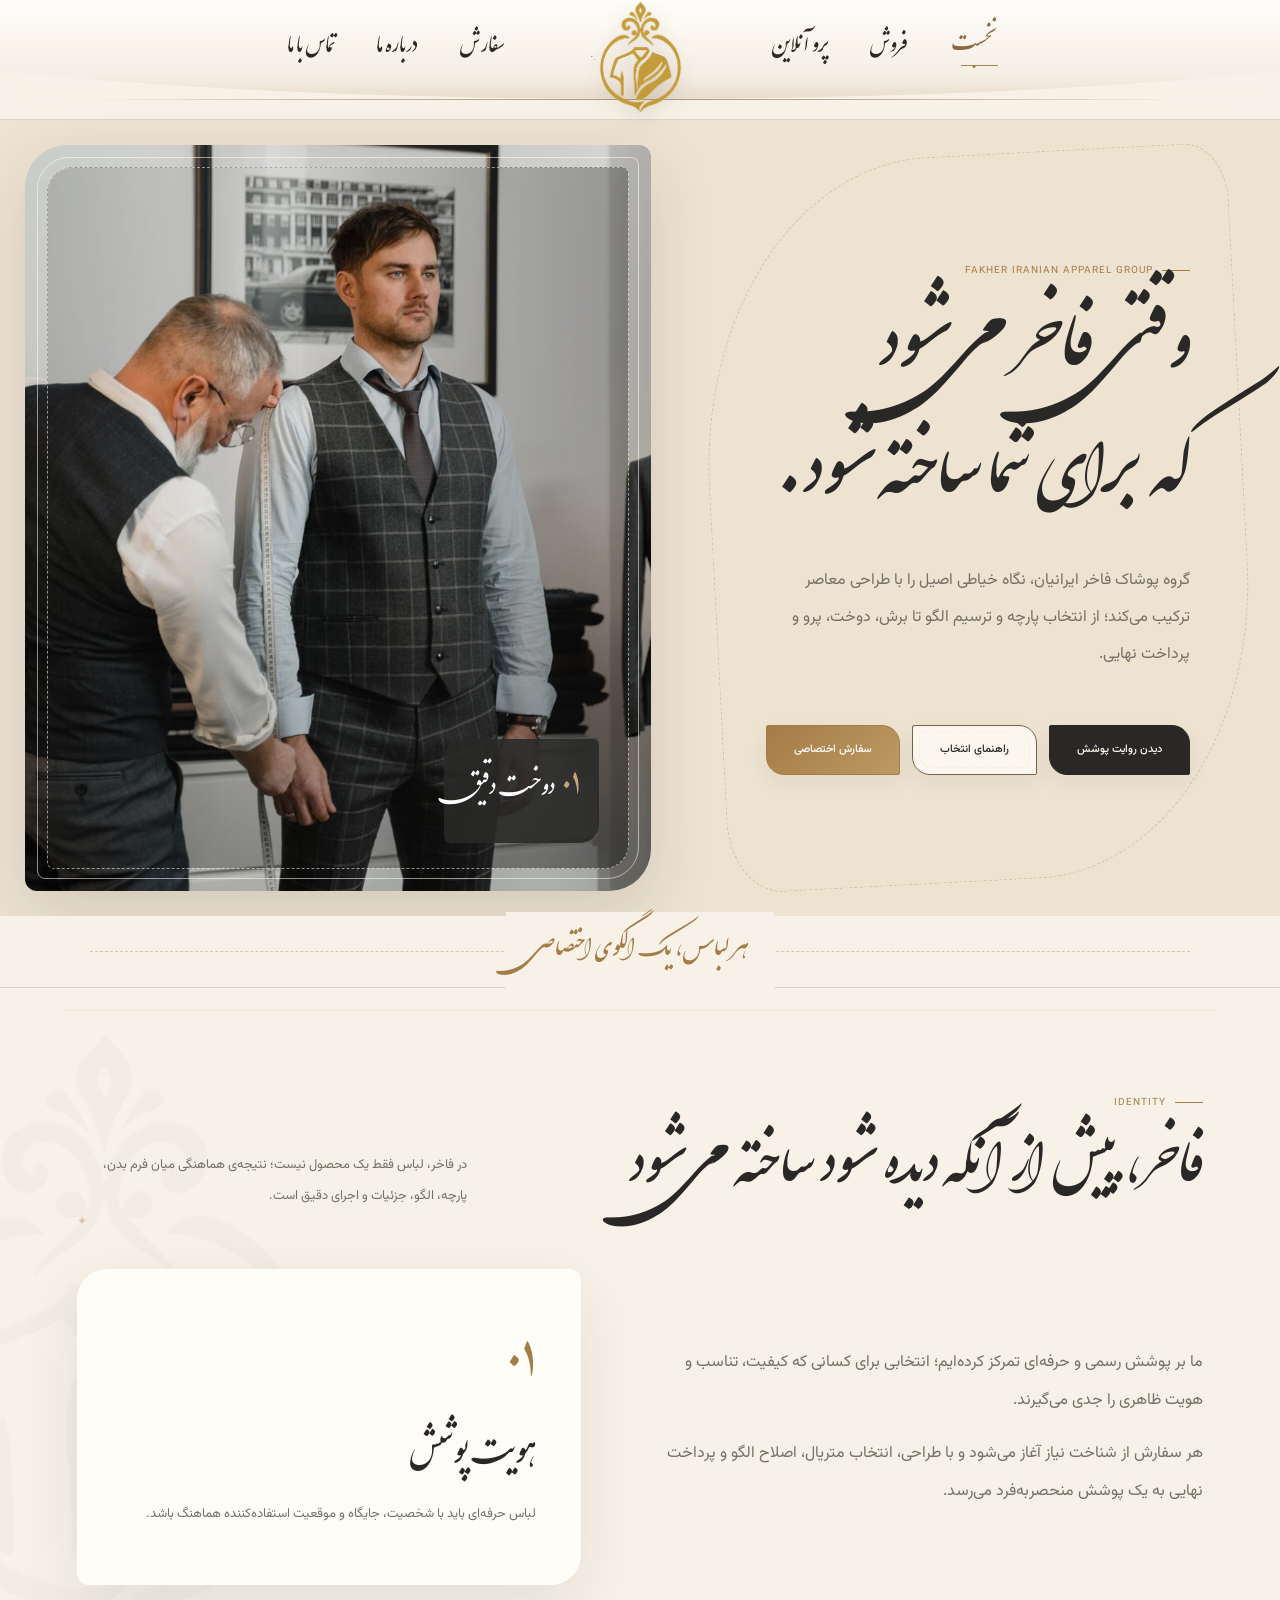
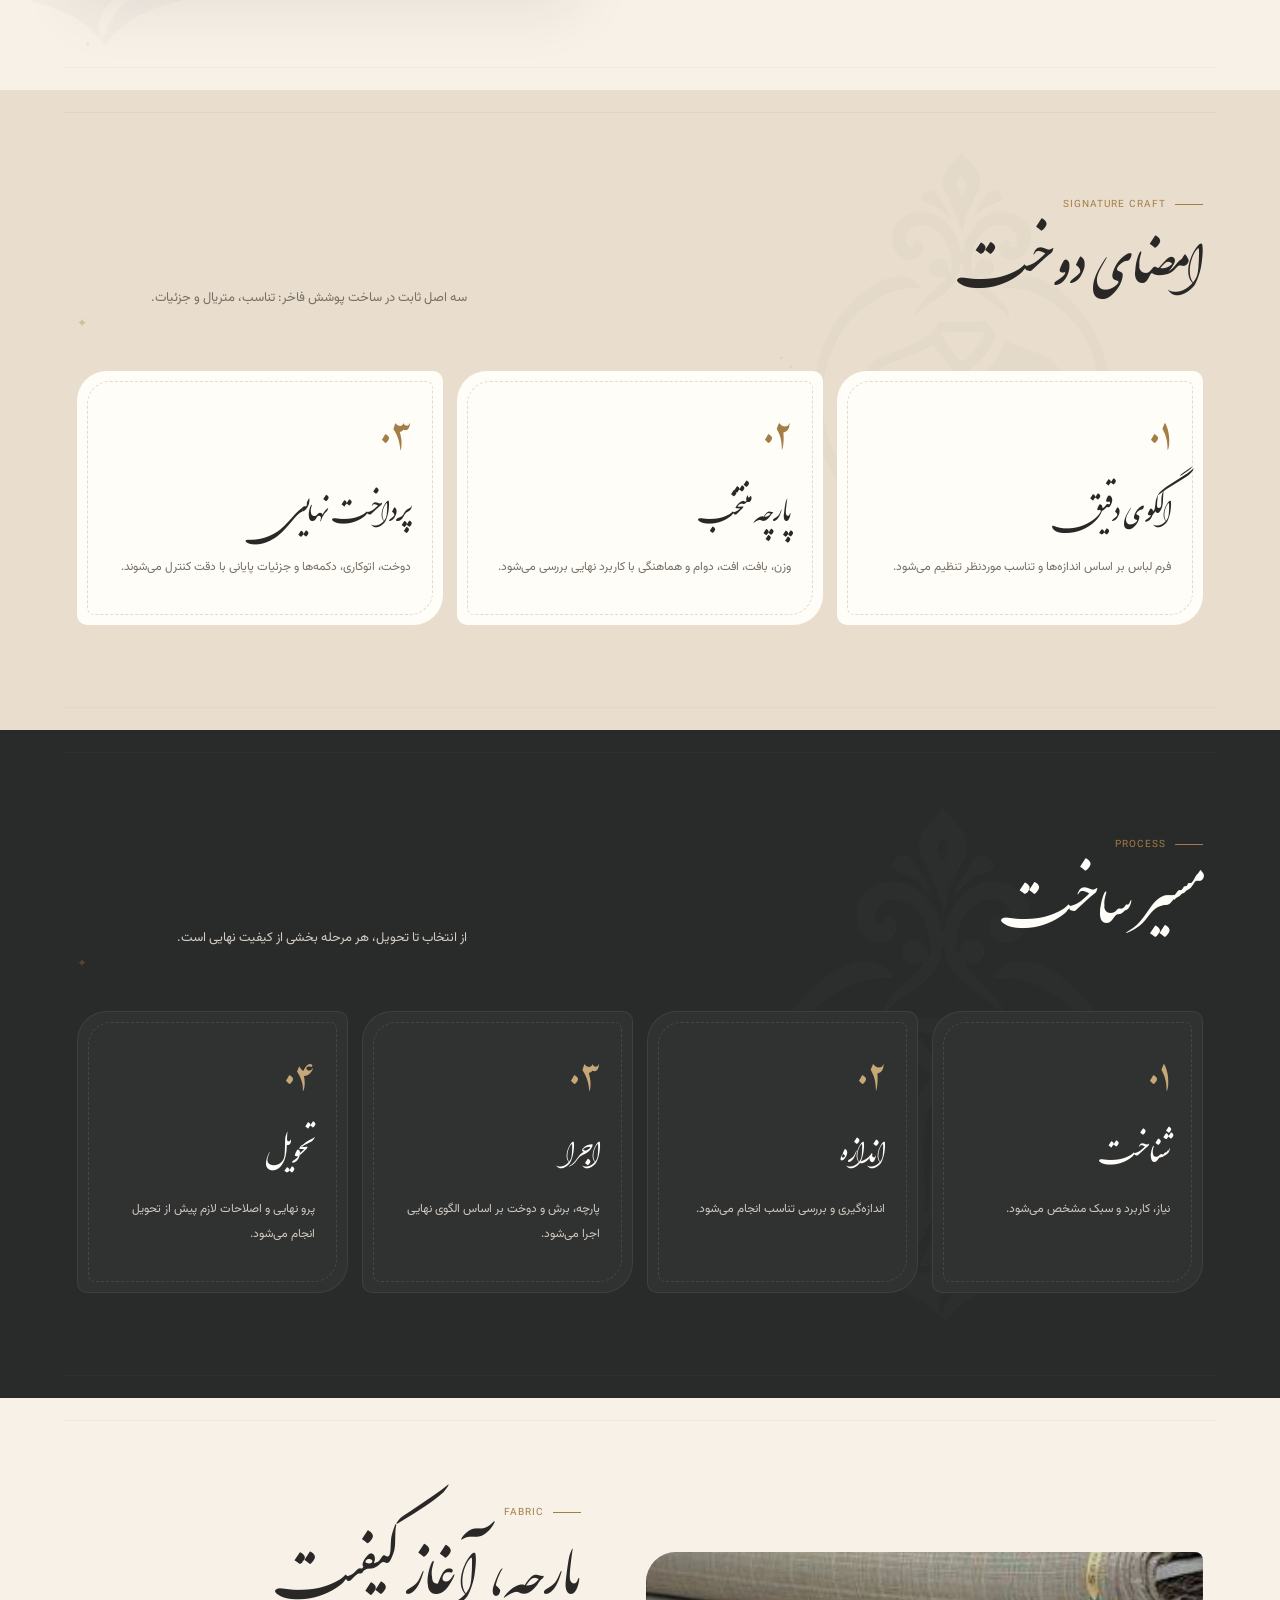
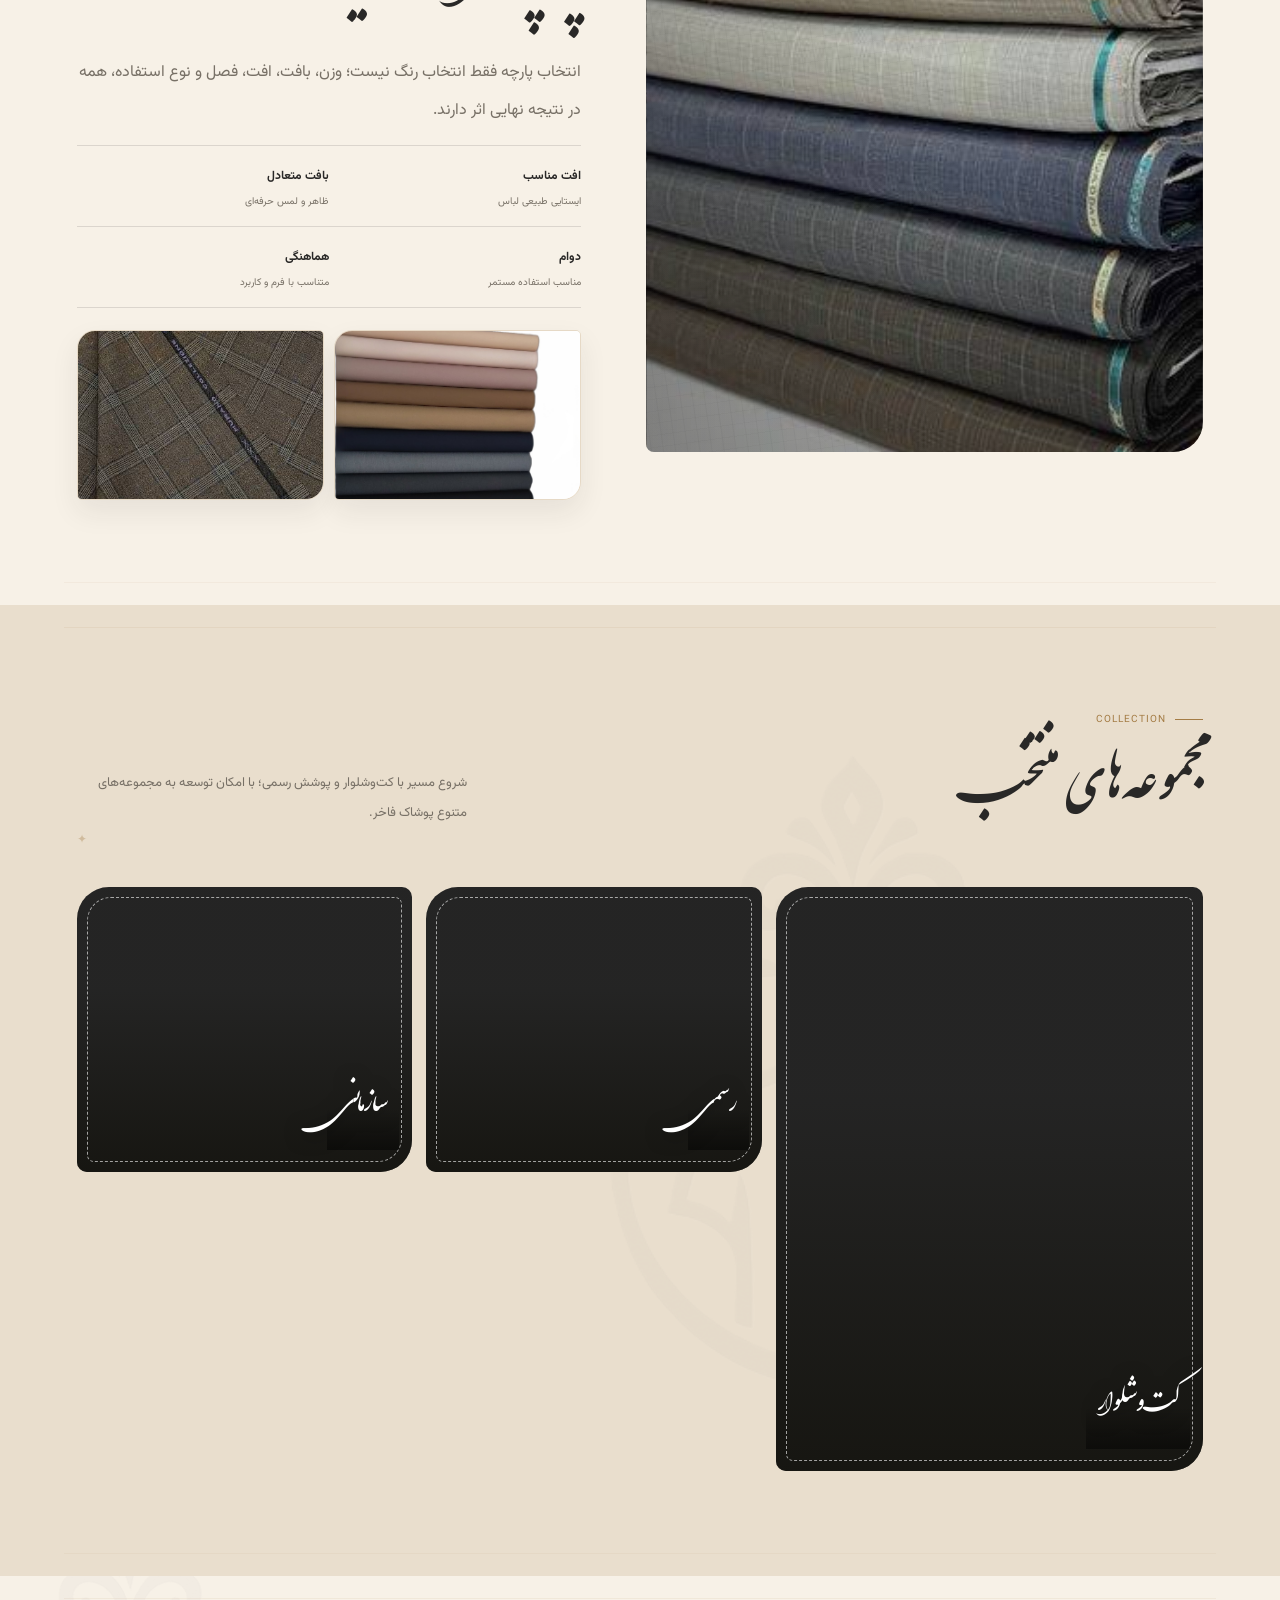
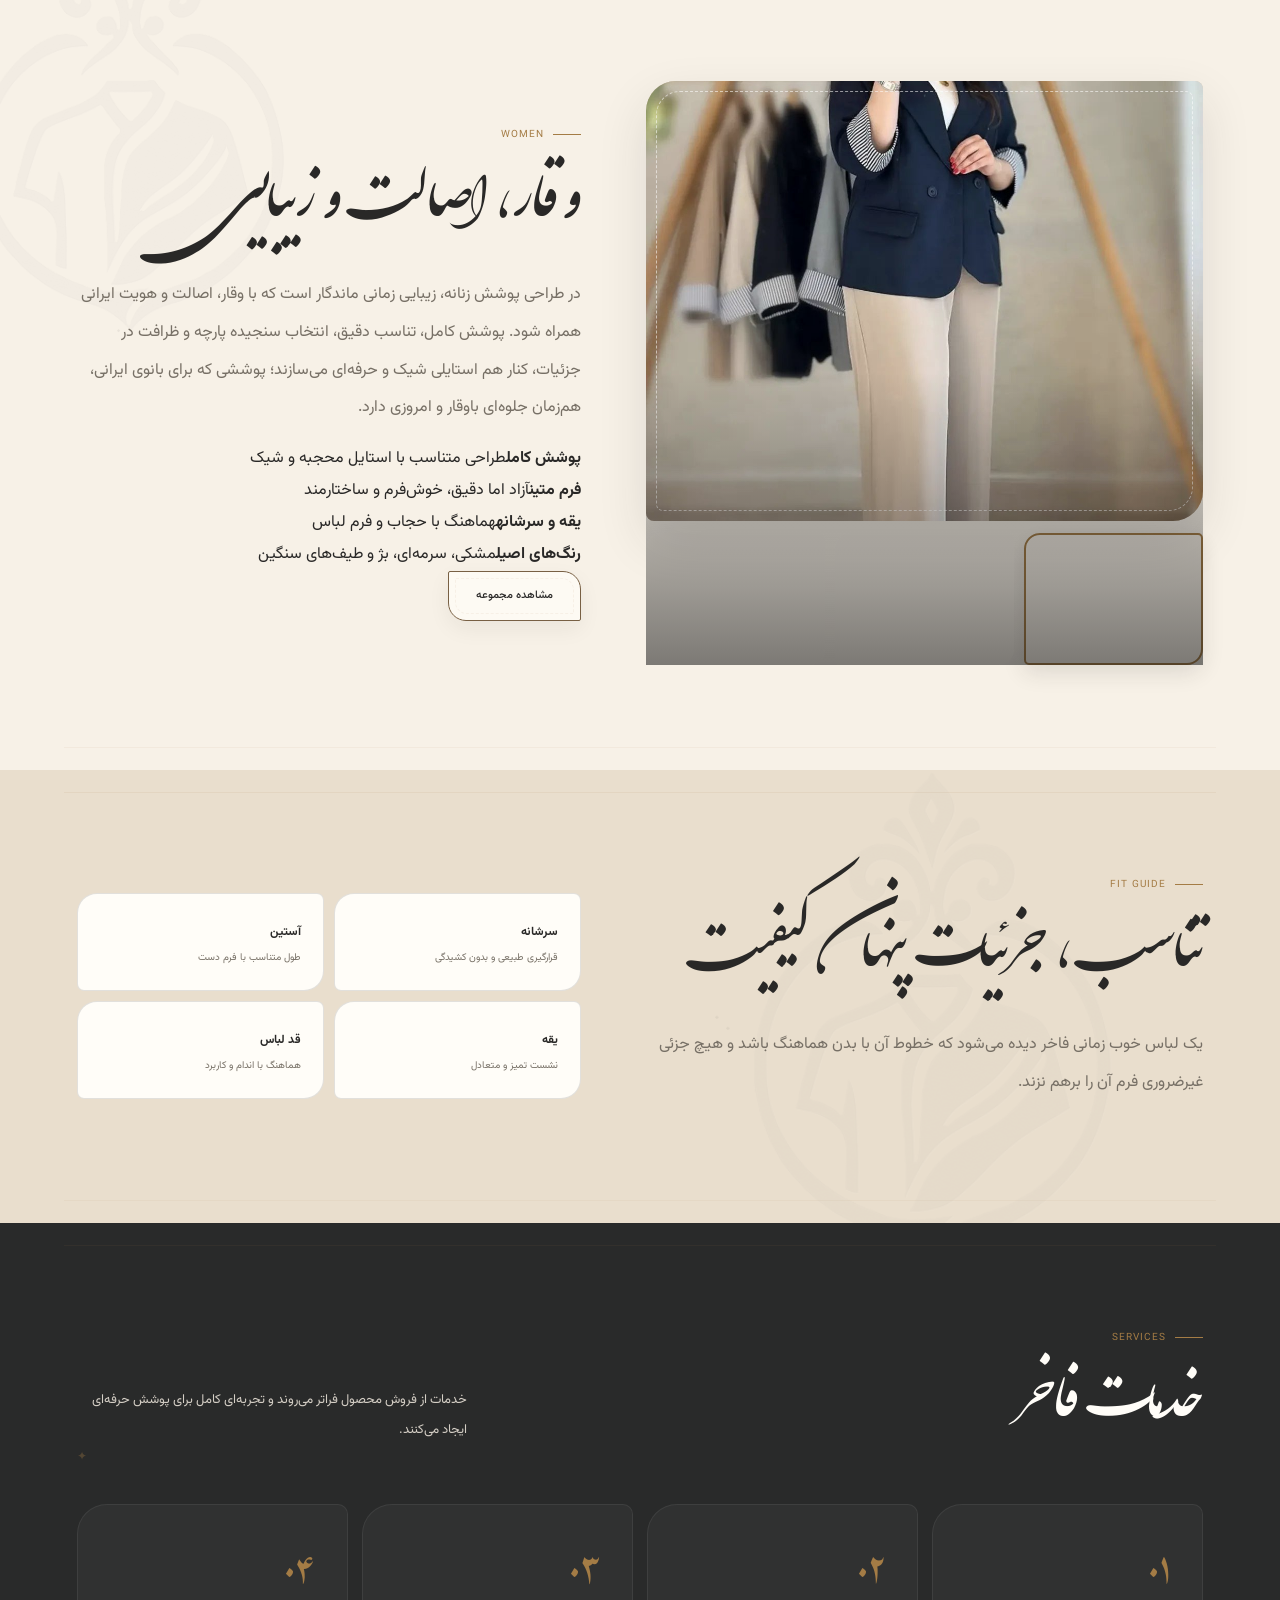
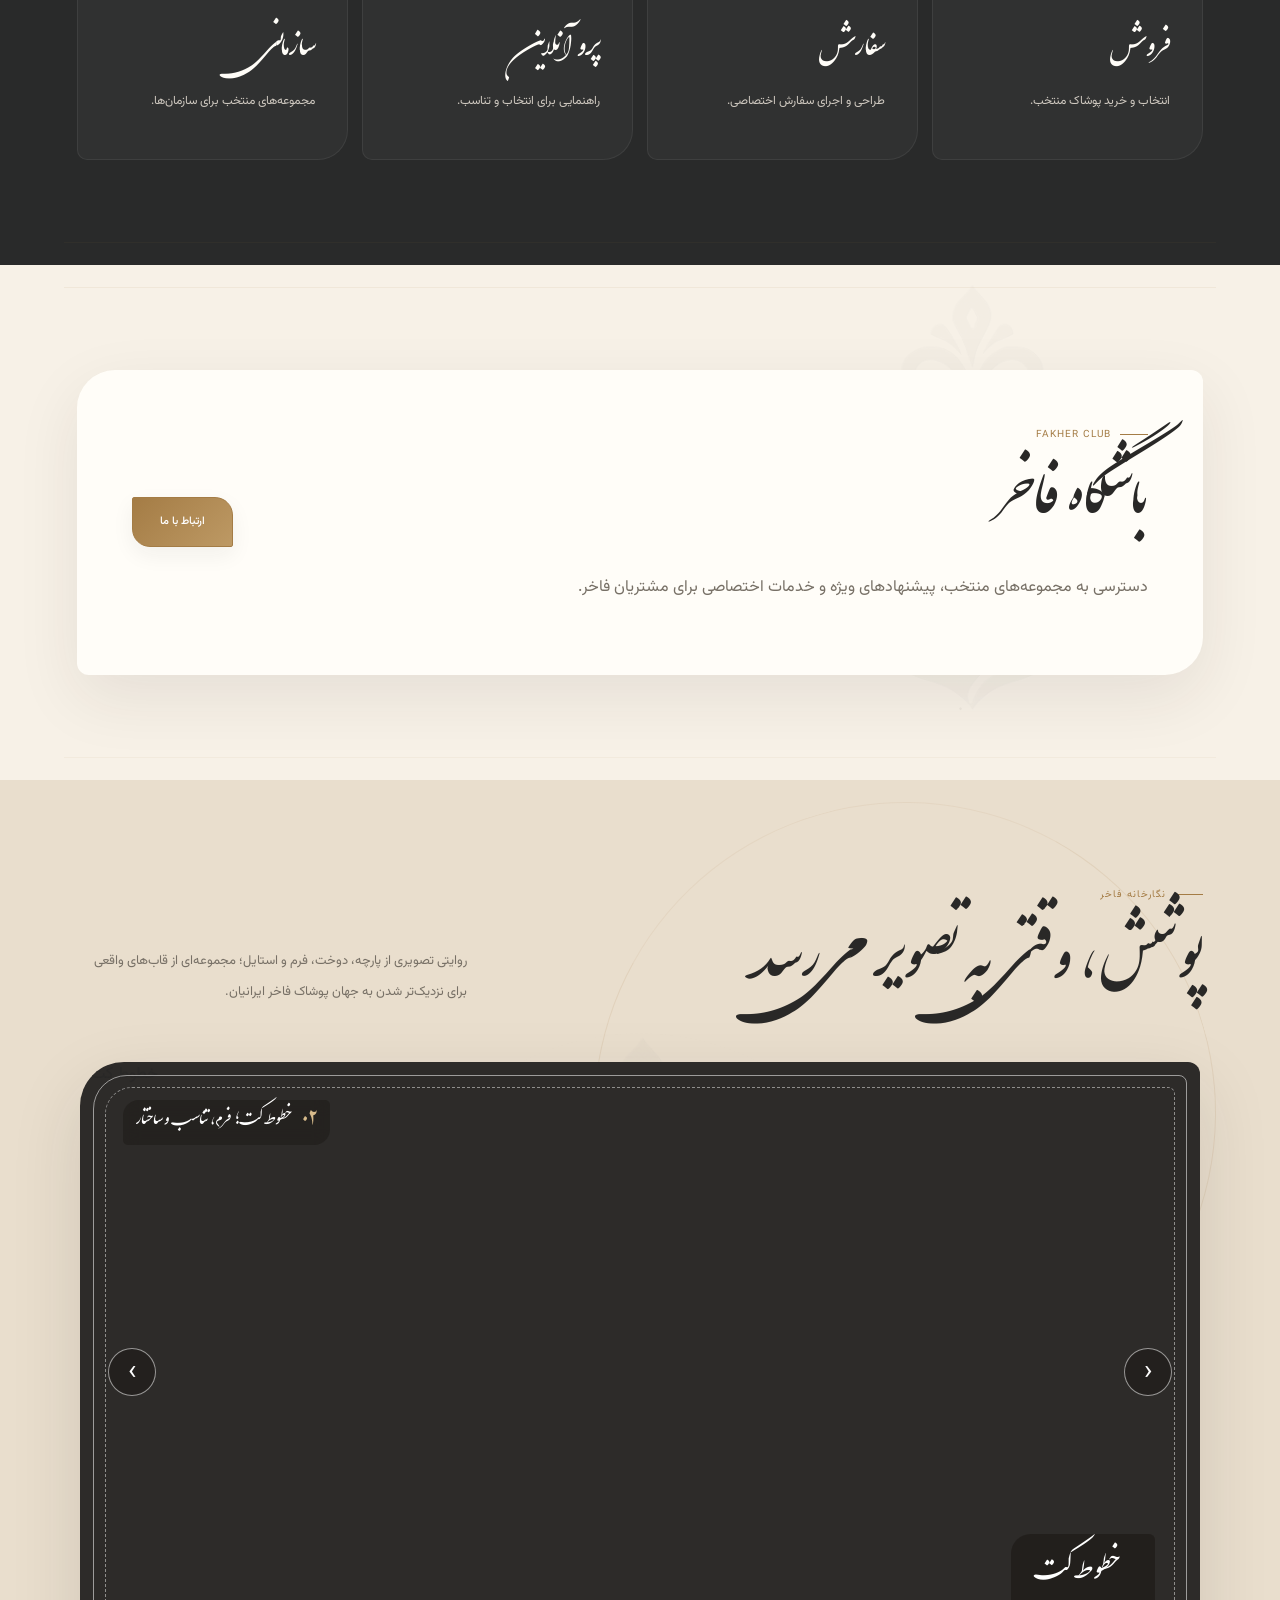
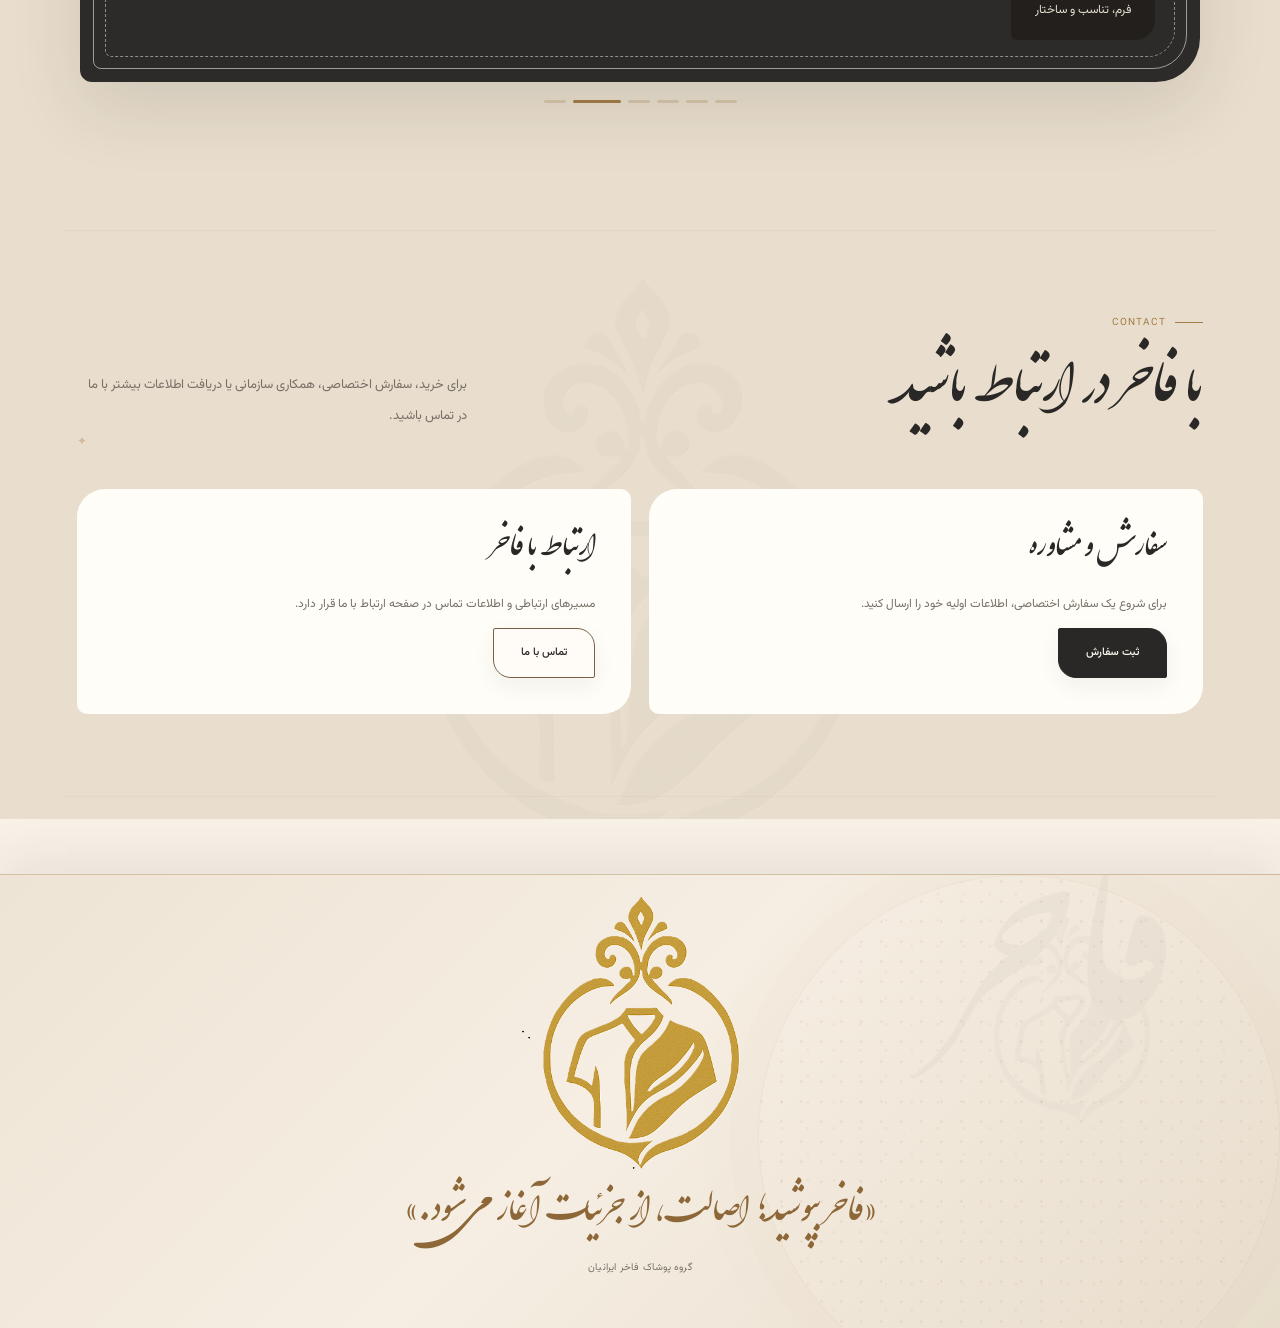
==== commit 95416f40: "Fix women slider layout and restore homepage text styling" ====
--- a/index.html
+++ b/index.html
@@ -4,8 +4,8 @@
 <section class="section process"><div class="inner"><div class="section-head"><div><div class="eyebrow">PROCESS</div><h2 class="section-title">مسیر ساخت</h2></div><p class="section-desc">از انتخاب تا تحویل، هر مرحله بخشی از کیفیت نهایی است.</p></div><div class="process-grid"><article class="process-item"><span class="num">۰۱</span><h3>شناخت</h3><p>نیاز، کاربرد و سبک مشخص می‌شود.</p></article><article class="process-item"><span class="num">۰۲</span><h3>اندازه</h3><p>اندازه‌گیری و بررسی تناسب انجام می‌شود.</p></article><article class="process-item"><span class="num">۰۳</span><h3>اجرا</h3><p>پارچه، برش و دوخت بر اساس الگوی نهایی اجرا می‌شود.</p></article><article class="process-item"><span class="num">۰۴</span><h3>تحویل</h3><p>پرو نهایی و اصلاحات لازم پیش از تحویل انجام می‌شود.</p></article></div></div></section>
 <section class="section fabric"><div class="inner"><div class="fabric-grid"><div class="fabric-art" style="background-image:url('assets/images/parche1.jpg');background-size:cover;background-position:center;min-height:360px;border-radius:30px 8px 30px 8px"><div class="fabric-piece"></div></div><div class="fabric-copy"><div class="eyebrow">FABRIC</div><h2 class="section-title">پارچه، آغاز کیفیت</h2><p>انتخاب پارچه فقط انتخاب رنگ نیست؛ وزن، بافت، افت، فصل و نوع استفاده، همه در نتیجه نهایی اثر دارند.</p><div class="fabric-list"><div><b>افت مناسب</b><span>ایستایی طبیعی لباس</span></div><div><b>بافت متعادل</b><span>ظاهر و لمس حرفه‌ای</span></div><div><b>دوام</b><span>مناسب استفاده مستمر</span></div><div><b>هماهنگی</b><span>متناسب با فرم و کاربرد</span></div></div><div class="fabric-swatches"><img src="assets/images/parche2.jpg" alt="بافت پارچه منتخب" loading="lazy"><img src="assets/images/parche3.jpg" alt="پارچه و متریال فاخر" loading="lazy"></div></div></div></div></section>
 <section id="collection" class="section collection"><div class="inner"><div class="section-head"><div><div class="eyebrow">COLLECTION</div><h2 class="section-title">مجموعه‌های منتخب</h2></div><p class="section-desc">شروع مسیر با کت‌وشلوار و پوشش رسمی؛ با امکان توسعه به مجموعه‌های متنوع پوشاک فاخر.</p></div><div class="collection-grid"><div class="fashion-card"><div class="mannequin"></div><span class="label">کت‌وشلوار</span></div><div class="fashion-card"><div class="mannequin"></div><span class="label">رسمی</span></div><div class="fashion-card"><div class="mannequin"></div><span class="label">سازمانی</span></div></div></div></section>
-<section class="section modest"><div class="inner"><div class="modest-grid"><div class="modest-art women-slider"><div class="women-slider-main"><img id="womenMainImage" src="assets/images/zpic1.jpg" alt="پوشش زنانه فاخر" loading="lazy"></div><div class="women-slider-thumbs" role="tablist" aria-label="تصاویر پوشش زنانه"><button class="women-thumb active" type="button" data-image="assets/images/zpic1.jpg" data-alt="پوشش زنانه فاخر" aria-label="نمایش تصویر اول" aria-selected="true"><img src="assets/images/zpic1.jpg" alt="" loading="lazy"></button><button class="women-thumb" type="button" data-image="assets/images/zpic2.jpg" data-alt="کت و شلوار زنانه فاخر" aria-label="نمایش تصویر دوم" aria-selected="false"><img src="assets/images/zpic2.jpg" alt="" loading="lazy"></button><button class="women-thumb" type="button" data-image="assets/images/zpic3.jpg" data-alt="پوشش رسمی زنانه" aria-label="نمایش تصویر سوم" aria-selected="false"><img src="assets/images/zpic3.jpg" alt="" loading="lazy"></button></div></div><div class="modest-copy"><div class="eyebrow">WOMEN</div><h2 class="section-title">وقار، اصالت و زیبایی</h2><p>در طراحی پوشش زنانه، زیبایی زمانی ماندگار است که با وقار، اصالت و هویت ایرانی همراه شود. پوشش کامل، تناسب دقیق، انتخاب سنجیده پارچه و ظرافت در جزئیات، کنار هم استایلی شیک و حرفه‌ای می‌سازند؛ پوششی که برای بانوی ایرانی، هم‌زمان جلوه‌ای باوقار و امروزی دارد.</p><div class="modest-features"><div><b>پوشش کامل</b><span>طراحی متناسب با استایل محجبه و شیک</span></div><div><b>فرم متین</b><span>آزاد اما دقیق، خوش‌فرم و ساختارمند</span></div><div><b>یقه و سرشانه</b><span>هماهنگ با حجاب و فرم لباس</span></div><div><b>رنگ‌های اصیل</b><span>مشکی، سرمه‌ای، بژ و طیف‌های سنگین</span></div></div><a class="btn" href="pages/sales.html">مشاهده مجموعه</a></div></div></div></section>
+<section class="section modest"><div class="inner"><div class="modest-grid"><div class="modest-art women-slider"><div class="women-slider-main"><img id="womenMainImage" src="assets/images/zpic1.jpg" alt="پوشش زنانه فاخر"></div><div class="women-slider-thumbs" role="tablist" aria-label="تصاویر پوشش زنانه"><button class="women-thumb active" type="button" data-image="assets/images/zpic1.jpg" data-alt="پوشش زنانه فاخر" aria-label="نمایش تصویر اول" aria-selected="true"><img src="assets/images/zpic1.jpg" alt=""></button><button class="women-thumb" type="button" data-image="assets/images/zpic2.jpg" data-alt="کت و شلوار زنانه فاخر" aria-label="نمایش تصویر دوم" aria-selected="false"><img src="assets/images/zpic2.jpg" alt=""></button><button class="women-thumb" type="button" data-image="assets/images/zpic3.jpg" data-alt="پوشش رسمی زنانه" aria-label="نمایش تصویر سوم" aria-selected="false"><img src="assets/images/zpic3.jpg" alt=""></button></div></div><div class="modest-copy"><div class="eyebrow">WOMEN</div><h2 class="section-title">وقار، اصالت و زیبایی</h2><p>در طراحی پوشش زنانه، زیبایی زمانی ماندگار است که با وقار، اصالت و هویت ایرانی همراه شود. پوشش کامل، تناسب دقیق، انتخاب سنجیده پارچه و ظرافت در جزئیات، کنار هم استایلی شیک و حرفه‌ای می‌سازند؛ پوششی که برای بانوی ایرانی، هم‌زمان جلوه‌ای باوقار و امروزی دارد.</p><div class="modest-features"><div><b>پوشش کامل</b><span>طراحی متناسب با استایل محجبه و شیک</span></div><div><b>فرم متین</b><span>آزاد اما دقیق، خوش‌فرم و ساختارمند</span></div><div><b>یقه و سرشانه</b><span>هماهنگ با حجاب و فرم لباس</span></div><div><b>رنگ‌های اصیل</b><span>مشکی، سرمه‌ای، بژ و طیف‌های سنگین</span></div></div><a class="btn" href="pages/sales.html">مشاهده مجموعه</a></div></div></div></section>
 <section id="guide" class="section fit"><div class="inner"><div class="fit-grid"><div class="fit-copy"><div class="eyebrow">FIT GUIDE</div><h2 class="section-title">تناسب، جزئیات پنهان کیفیت</h2><p>یک لباس خوب زمانی فاخر دیده می‌شود که خطوط آن با بدن هماهنگ باشد و هیچ جزئی غیرضروری فرم آن را برهم نزند.</p></div><div class="fit-list"><div><b>سرشانه</b><span>قرارگیری طبیعی و بدون کشیدگی</span></div><div><b>آستین</b><span>طول متناسب با فرم دست</span></div><div><b>یقه</b><span>نشست تمیز و متعادل</span></div><div><b>قد لباس</b><span>هماهنگ با اندام و کاربرد</span></div></div></div></div></section>
 <section class="section services"><div class="inner"><div class="section-head"><div><div class="eyebrow">SERVICES</div><h2 class="section-title">خدمات فاخر</h2></div><p class="section-desc">خدمات از فروش محصول فراتر می‌روند و تجربه‌ای کامل برای پوشش حرفه‌ای ایجاد می‌کنند.</p></div><div class="service-grid"><article class="service-card"><span class="num">۰۱</span><h3>فروش</h3><p>انتخاب و خرید پوشاک منتخب.</p></article><article class="service-card"><span class="num">۰۲</span><h3>سفارش</h3><p>طراحی و اجرای سفارش اختصاصی.</p></article><article class="service-card"><span class="num">۰۳</span><h3>پرو آنلاین</h3><p>راهنمایی برای انتخاب و تناسب.</p></article><article class="service-card"><span class="num">۰۴</span><h3>سازمانی</h3><p>مجموعه‌های منتخب برای سازمان‌ها.</p></article></div></div></section>
 <section class="section club"><div class="inner"><div class="club-box"><div><div class="eyebrow">FAKHER CLUB</div><h2>باشگاه فاخر</h2><p>دسترسی به مجموعه‌های منتخب، پیشنهادهای ویژه و خدمات اختصاصی برای مشتریان فاخر.</p></div><a class="btn gold" href="pages/contact.html">ارتباط با ما</a></div></div></section>
-<section class="section contact"><div class="inner"><div class="section-head"><div><div class="eyebrow">CONTACT</div><h2 class="section-title">با فاخر در ارتباط باشید</h2></div><p class="section-desc">برای خرید، سفارش اختصاصی، همکاری سازمانی یا دریافت اطلاعات بیشتر با ما در تماس باشید.</p></div><div class="contact-grid"><div class="contact-card"><h3>سفارش و مشاوره</h3><p>برای شروع یک سفارش اختصاصی، اطلاعات اولیه خود را ارسال کنید.</p><a class="btn dark" href="pages/order.html">ثبت سفارش</a></div><div class="contact-card"><h3>ارتباط با فاخر</h3><p>مسیرهای ارتباطی و اطلاعات تماس در صفحه ارتباط با ما قرار دارد.</p><a class="btn" href="pages/contact.html">تماس با ما</a></div></div></div></section></main></div><style>.fabric-swatches{display:grid;grid-template-columns:repeat(2,1fr);gap:10px;margin-top:22px}.fabric-swatches img{width:100%;height:170px;object-fit:cover;border-radius:18px 5px 18px 5px;border:1px solid rgba(164,124,69,.2);box-shadow:0 12px 28px rgba(41,40,39,.08)}.women-slider{min-height:430px;border-radius:30px 8px 30px 8px;overflow:hidden}.women-slider-main{height:360px;position:relative;overflow:hidden;background:#e8e0d5}.women-slider-main img{width:100%;height:100%;display:block;object-fit:cover;transition:opacity .25s ease,transform .45s ease}.women-slider-main.is-changing img{opacity:.45;transform:scale(1.015)}.women-slider-thumbs{display:grid;grid-template-columns:repeat(3,1fr);gap:10px;padding:10px;background:rgba(247,241,231,.96)}.women-thumb{appearance:none;border:1px solid rgba(164,124,69,.18);padding:0;height:92px;overflow:hidden;border-radius:14px 4px 14px 4px;background:#eee7dc;cursor:pointer;position:relative;transition:transform .25s ease,border-color .25s ease,box-shadow .25s ease}.women-thumb img{width:100%;height:100%;display:block;object-fit:cover}.women-thumb.active{border-color:#a47c45;box-shadow:0 8px 22px rgba(70,48,25,.14);transform:translateY(-2px)}.women-thumb:focus-visible{outline:2px solid #a47c45;outline-offset:2px}@media(max-width:900px){.women-slider-main{height:330px}.women-thumb{height:82px}}@media(max-width:680px){.fabric-swatches{grid-template-columns:1fr 1fr}.fabric-swatches img{height:140px}.women-slider{min-height:280px!important}.women-slider-main{height:245px}.women-slider-thumbs{gap:7px;padding:7px}.women-thumb{height:72px;border-radius:10px 3px 10px 3px}.fabric-art{min-height:280px!important}}</style><script>document.addEventListener('DOMContentLoaded',function(){var main=document.getElementById('womenMainImage');var frame=document.querySelector('.women-slider-main');var thumbs=document.querySelectorAll('.women-thumb');if(!main||!thumbs.length)return;thumbs.forEach(function(btn){btn.addEventListener('click',function(){if(btn.classList.contains('active'))return;frame.classList.add('is-changing');setTimeout(function(){main.src=btn.dataset.image;main.alt=btn.dataset.alt||'پوشش زنانه فاخر';thumbs.forEach(function(item){item.classList.remove('active');item.setAttribute('aria-selected','false')});btn.classList.add('active');btn.setAttribute('aria-selected','true');frame.classList.remove('is-changing')},140)})})});</script><script src="assets/js/shell.js"></script></body></html>+<section class="section contact"><div class="inner"><div class="section-head"><div><div class="eyebrow">CONTACT</div><h2 class="section-title">با فاخر در ارتباط باشید</h2></div><p class="section-desc">برای خرید، سفارش اختصاصی، همکاری سازمانی یا دریافت اطلاعات بیشتر با ما در تماس باشید.</p></div><div class="contact-grid"><div class="contact-card"><h3>سفارش و مشاوره</h3><p>برای شروع یک سفارش اختصاصی، اطلاعات اولیه خود را ارسال کنید.</p><a class="btn dark" href="pages/order.html">ثبت سفارش</a></div><div class="contact-card"><h3>ارتباط با فاخر</h3><p>مسیرهای ارتباطی و اطلاعات تماس در صفحه ارتباط با ما قرار دارد.</p><a class="btn" href="pages/contact.html">تماس با ما</a></div></div></div></section></main></div><style>.fabric-swatches{display:grid;grid-template-columns:repeat(2,1fr);gap:10px;margin-top:22px}.fabric-swatches img{width:100%;height:170px;object-fit:cover;border-radius:18px 5px 18px 5px;border:1px solid rgba(164,124,69,.2);box-shadow:0 12px 28px rgba(41,40,39,.08)}.women-slider{height:auto!important;background:none!important;border-radius:0!important;overflow:visible!important;display:flex;flex-direction:column;gap:12px}.women-slider-main{height:440px;position:relative;overflow:hidden;border-radius:30px 8px 30px 8px;background:#d6c6b2;box-shadow:0 20px 50px rgba(41,40,39,.12)}.women-slider-main img{position:static!important;inset:auto!important;width:100%!important;height:100%!important;object-fit:cover!important;object-position:center!important;display:block!important;filter:saturate(.86) contrast(1.02)!important;transition:opacity .25s ease}.women-slider-main:after{content:'';position:absolute;inset:10px;border:1px dashed rgba(255,255,255,.55);border-radius:24px 7px 24px 7px;pointer-events:none}.women-slider-thumbs{display:grid;grid-template-columns:repeat(3,1fr);gap:10px}.women-thumb{padding:0;border:1px solid rgba(41,40,39,.16);background:#f7f1e7;border-radius:16px 5px 16px 5px;overflow:hidden;cursor:pointer;aspect-ratio:1.35;border:2px solid transparent;transition:.25s}.women-thumb img{width:100%;height:100%;object-fit:cover;display:block;filter:saturate(.75);transition:.25s}.women-thumb:hover{transform:translateY(-2px)}.women-thumb.active{border-color:#a47c45;box-shadow:0 8px 22px rgba(41,40,39,.12)}.women-thumb.active img{filter:saturate(.95)}@media(max-width:680px){.women-slider-main{height:310px}.women-slider-thumbs{gap:8px}.women-thumb{aspect-ratio:1.15}.fabric-swatches{grid-template-columns:1fr 1fr}.fabric-swatches img{height:150px}}</style><script>document.querySelectorAll('.women-thumb').forEach(function(btn){btn.addEventListener('click',function(){var main=document.getElementById('womenMainImage');if(!main)return;var src=this.getAttribute('data-image');var alt=this.getAttribute('data-alt')||'';main.style.opacity='0';setTimeout(function(){main.src=src;main.alt=alt;main.style.opacity='1'},120);document.querySelectorAll('.women-thumb').forEach(function(item){item.classList.remove('active');item.setAttribute('aria-selected','false')});this.classList.add('active');this.setAttribute('aria-selected','true')})});</script><script src="assets/js/shell.js"></script></body></html>
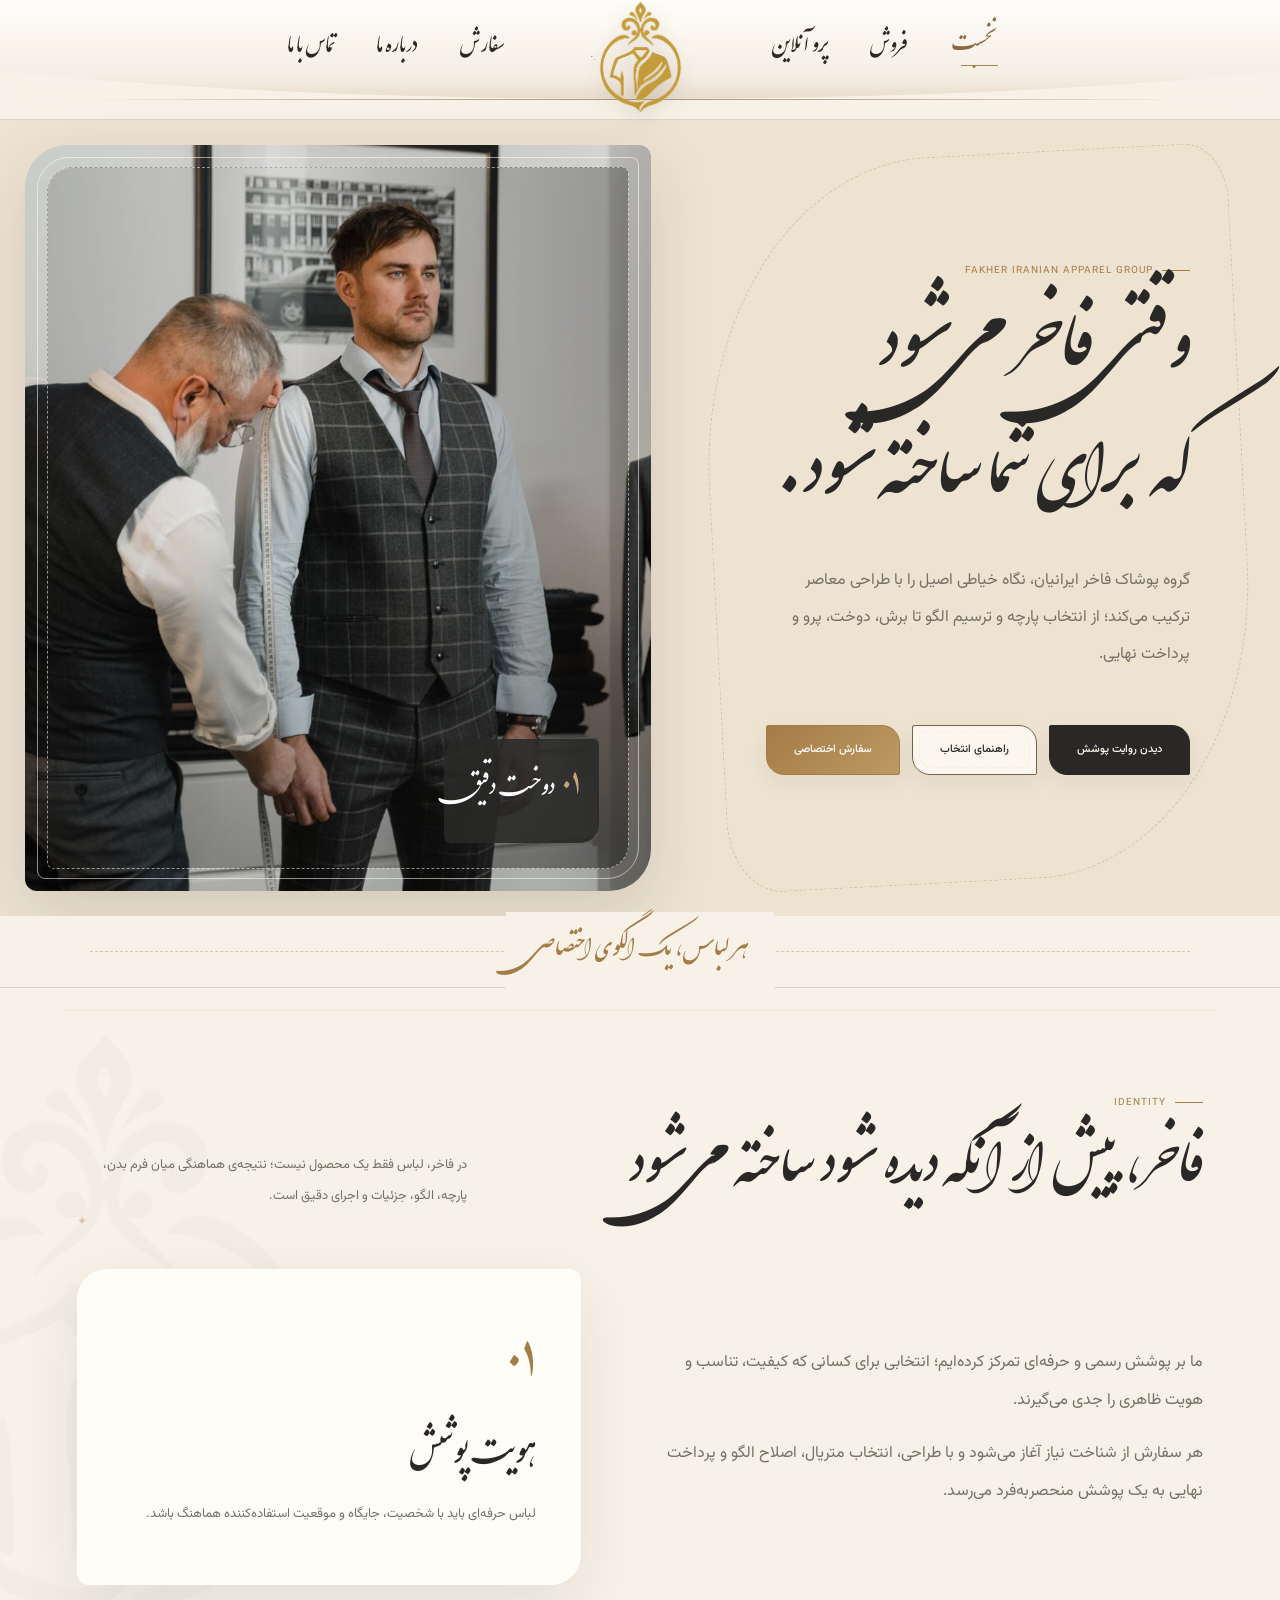
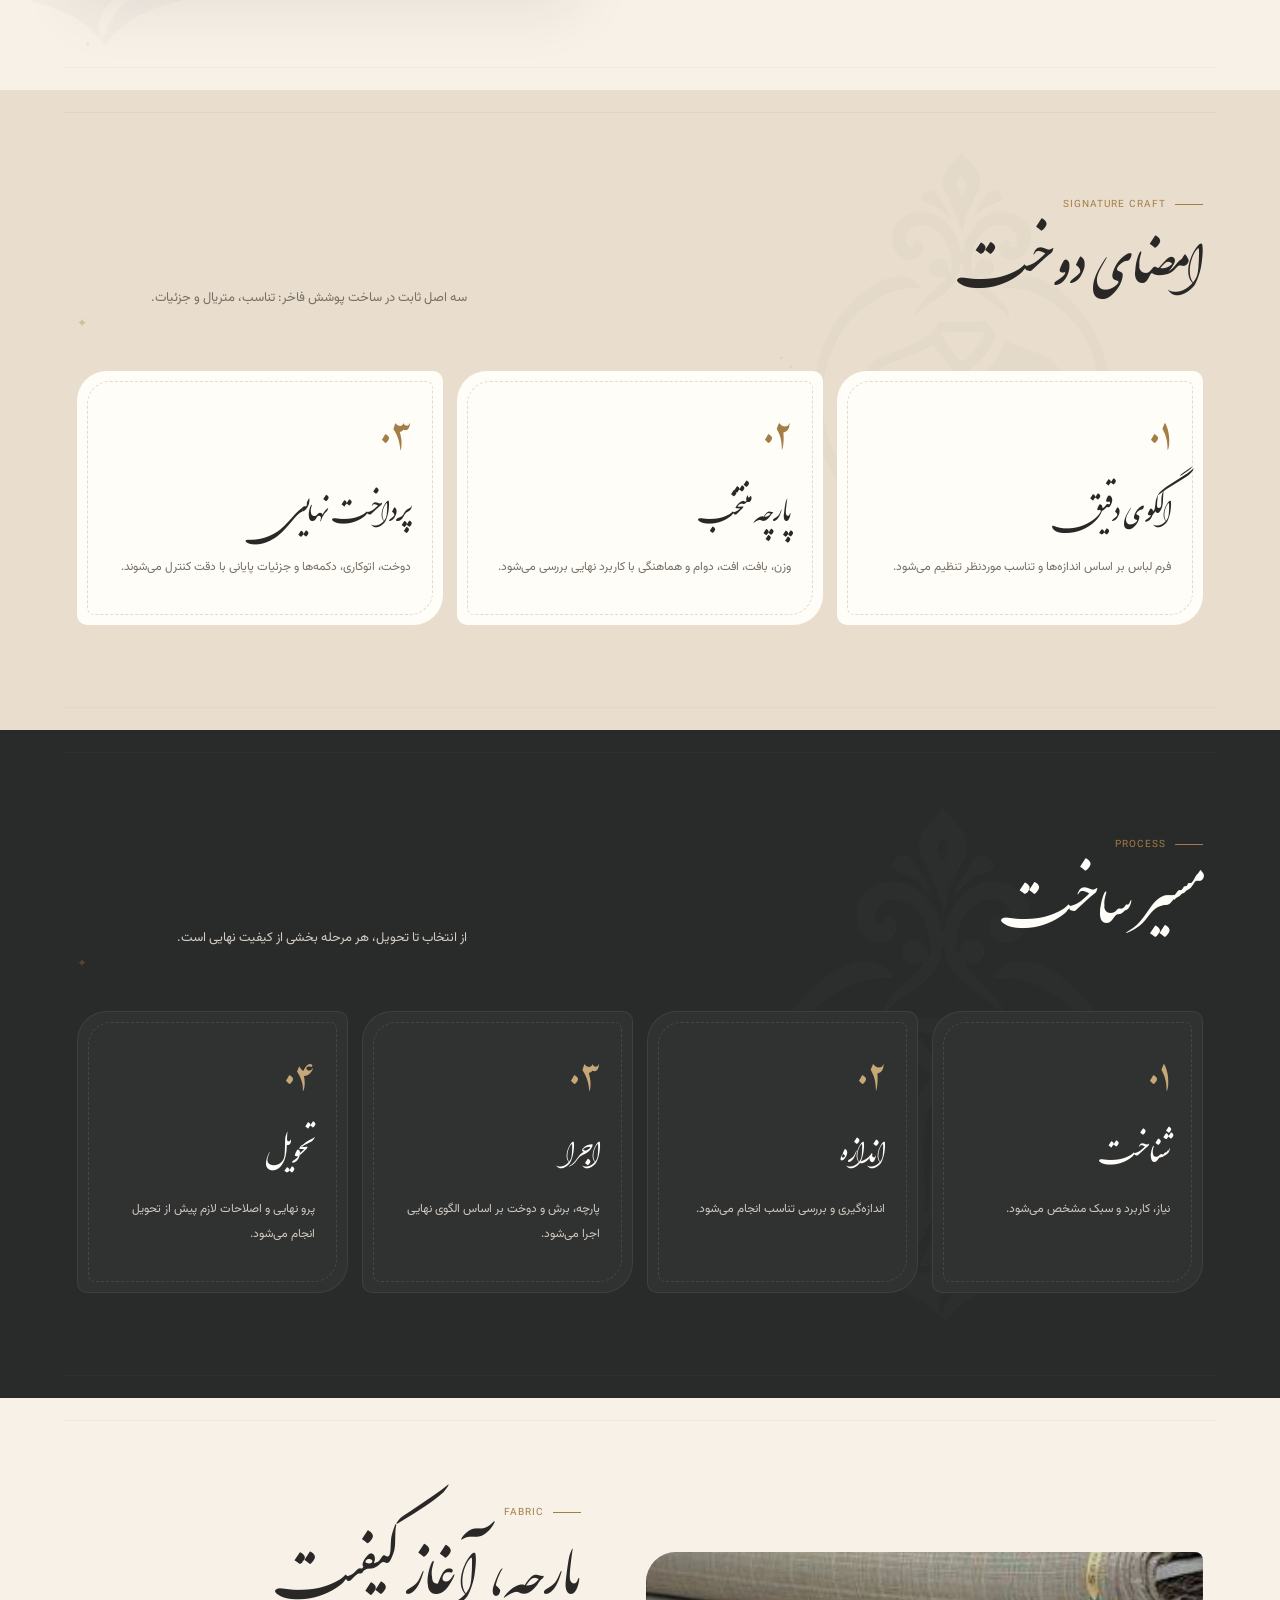
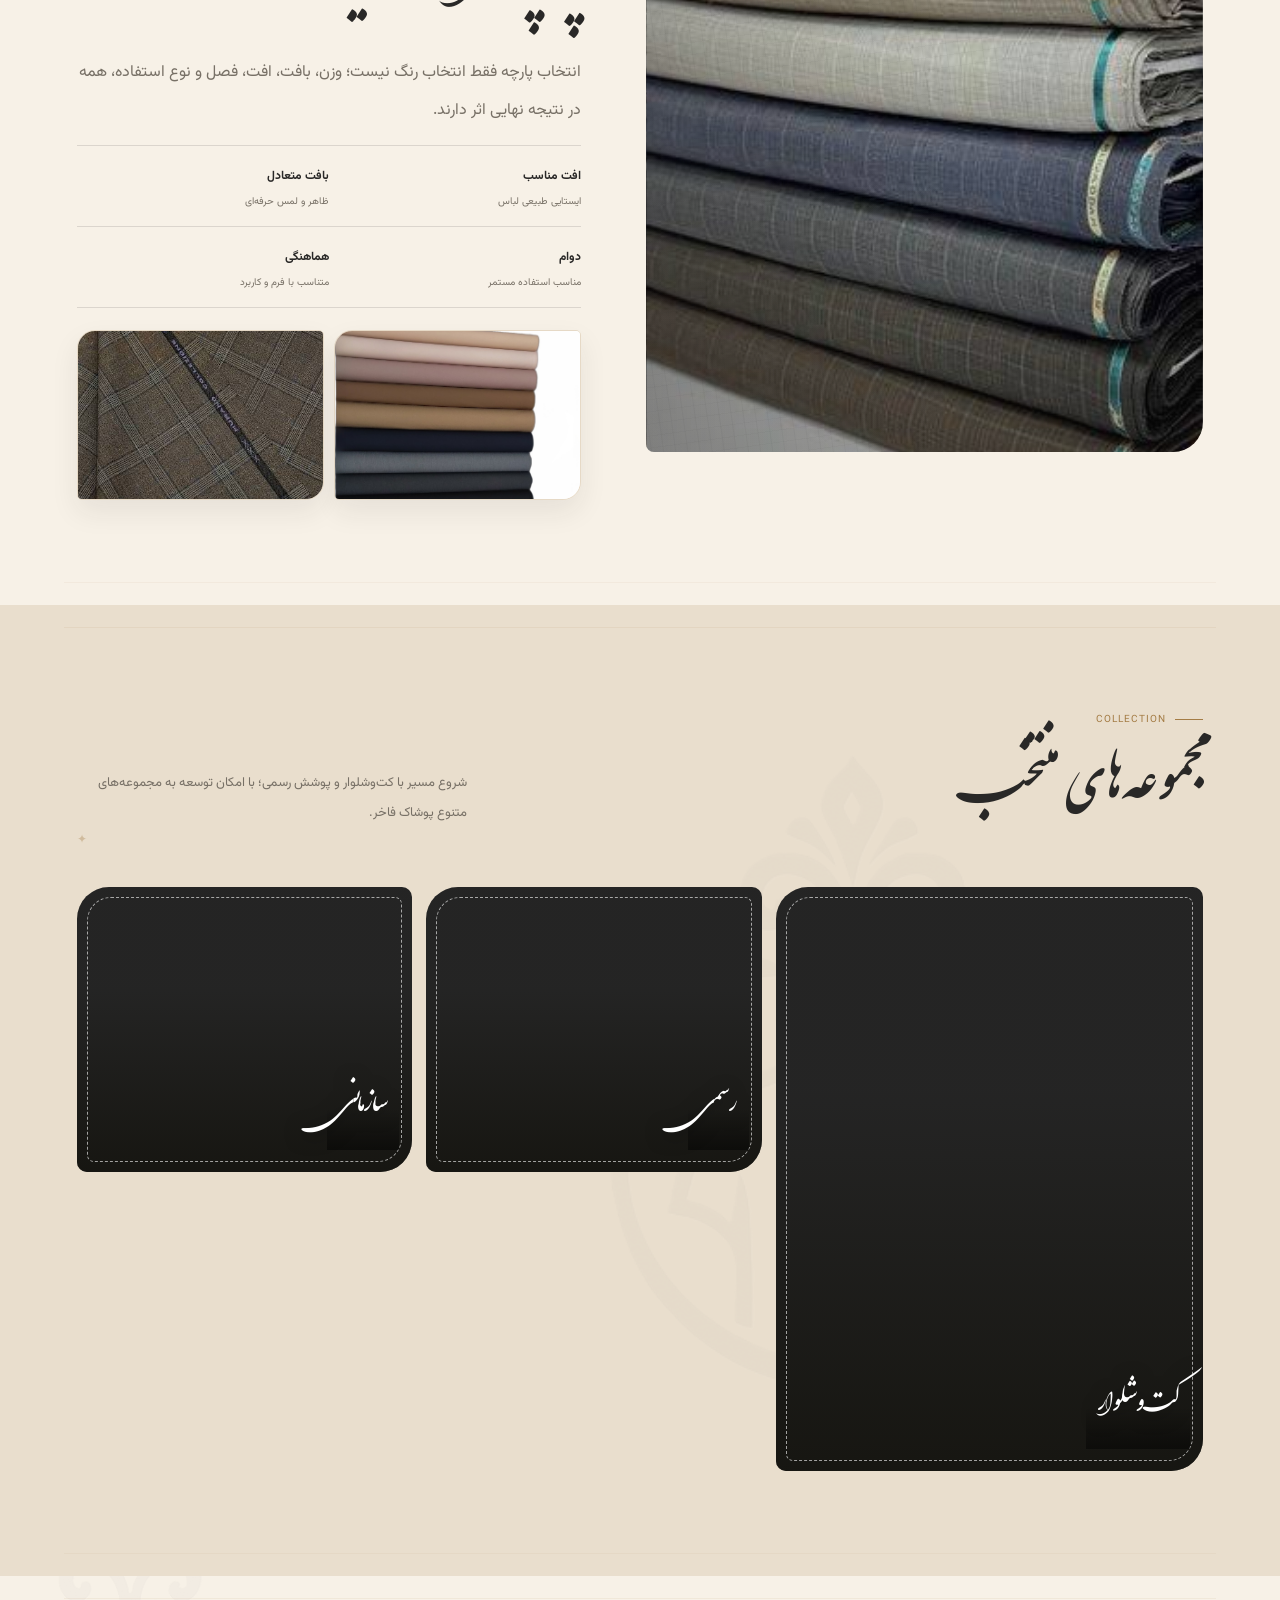
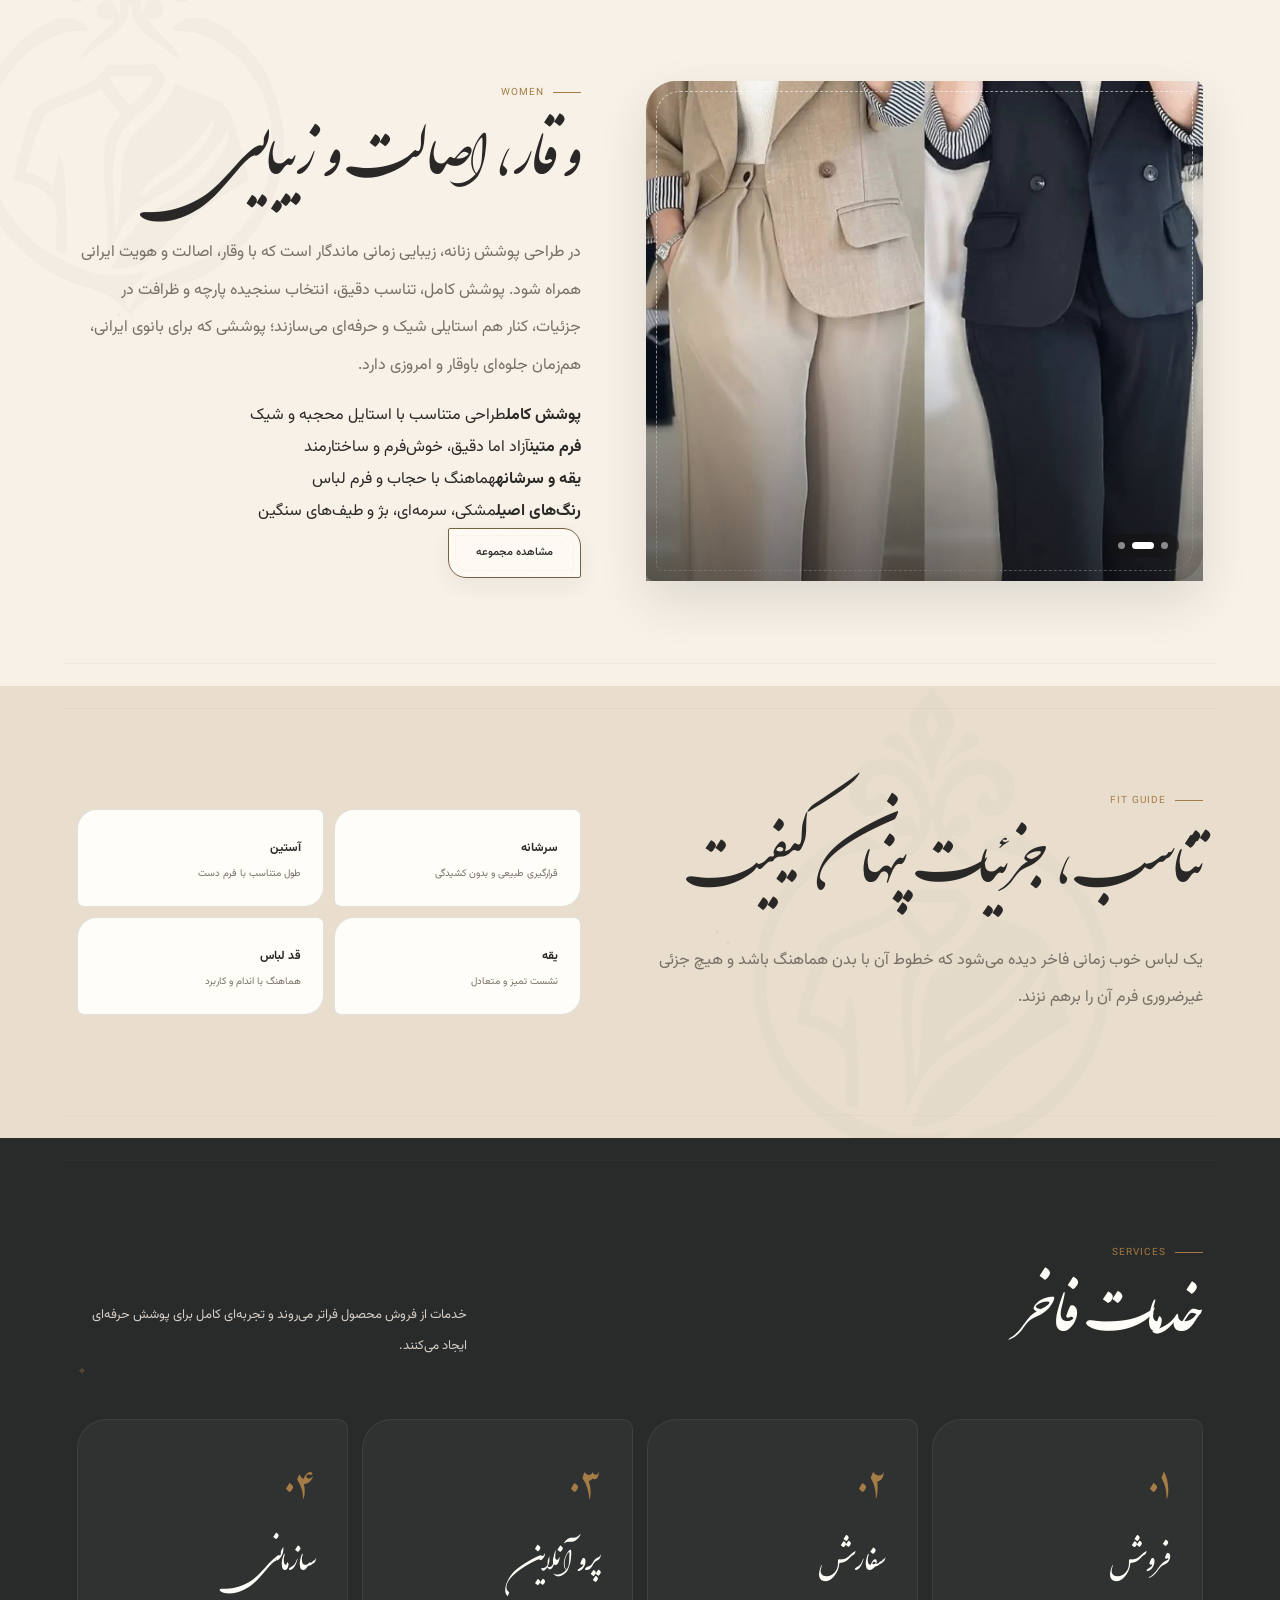
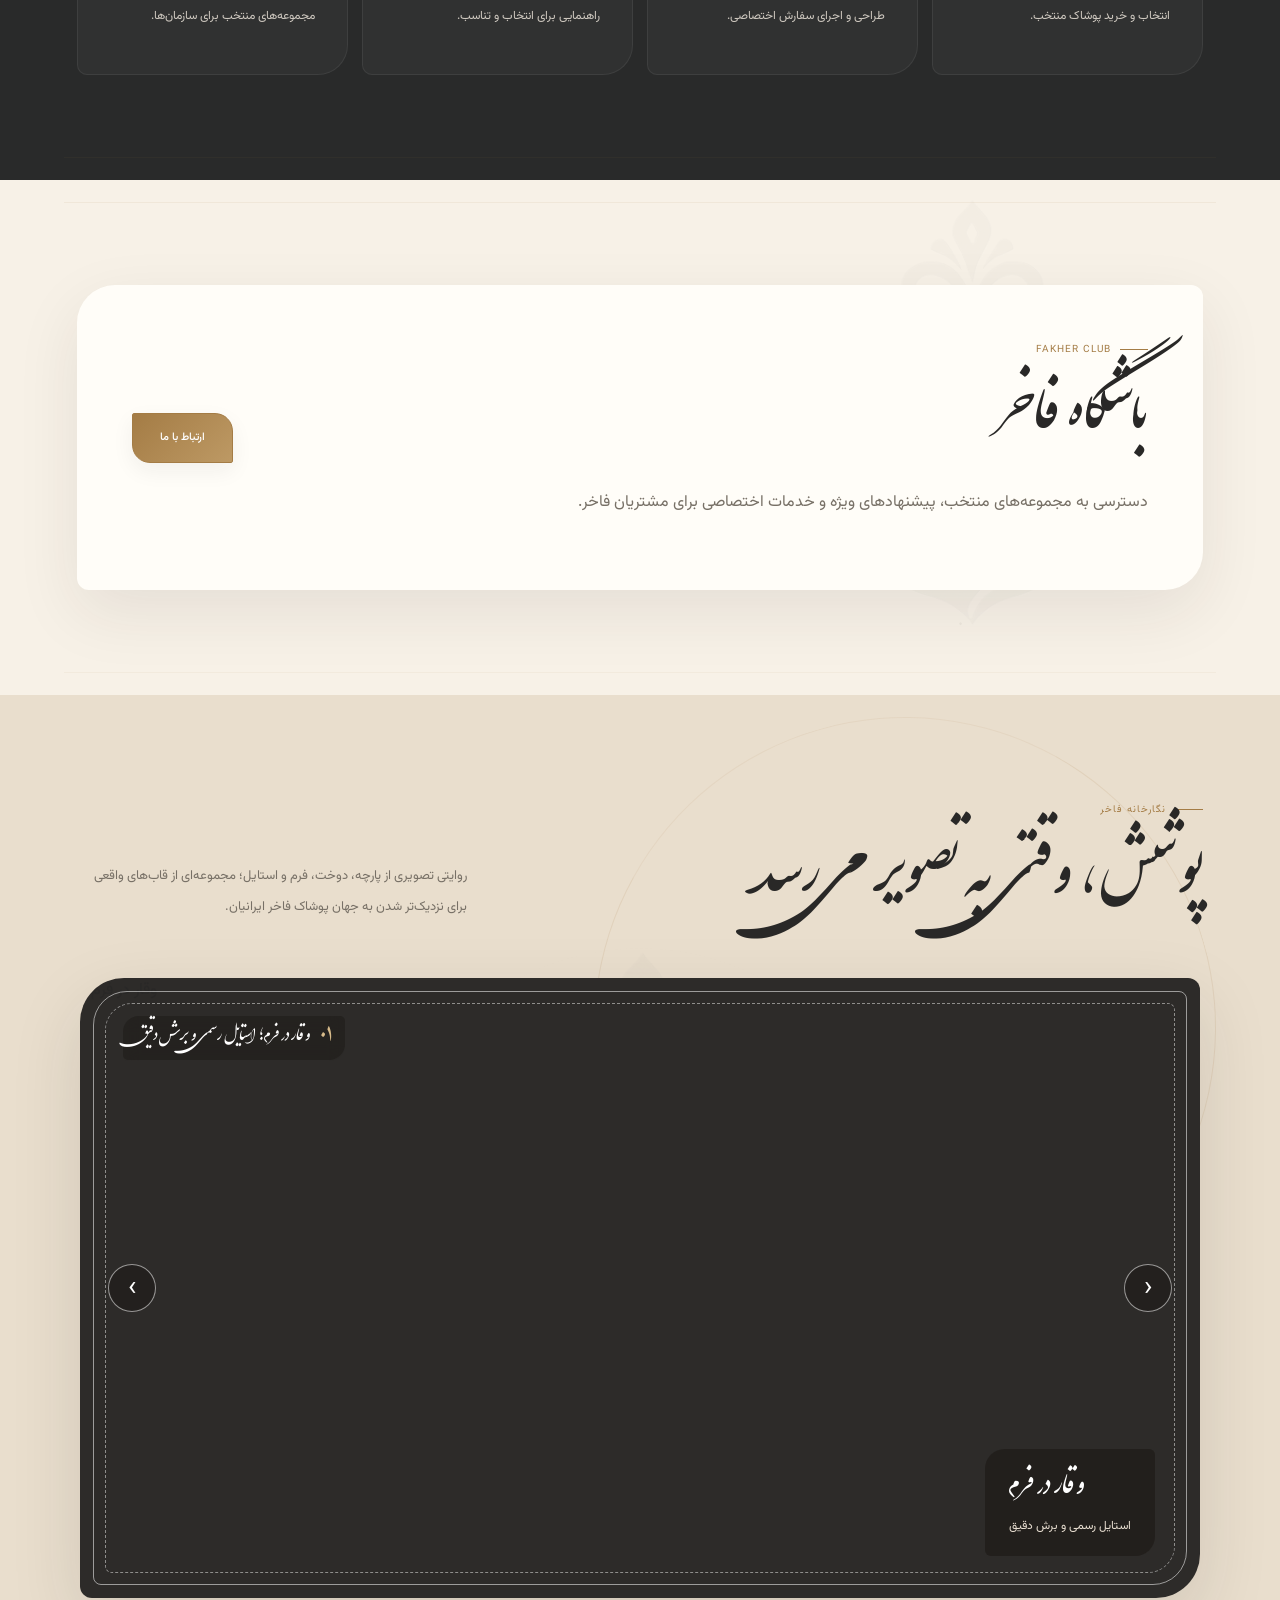
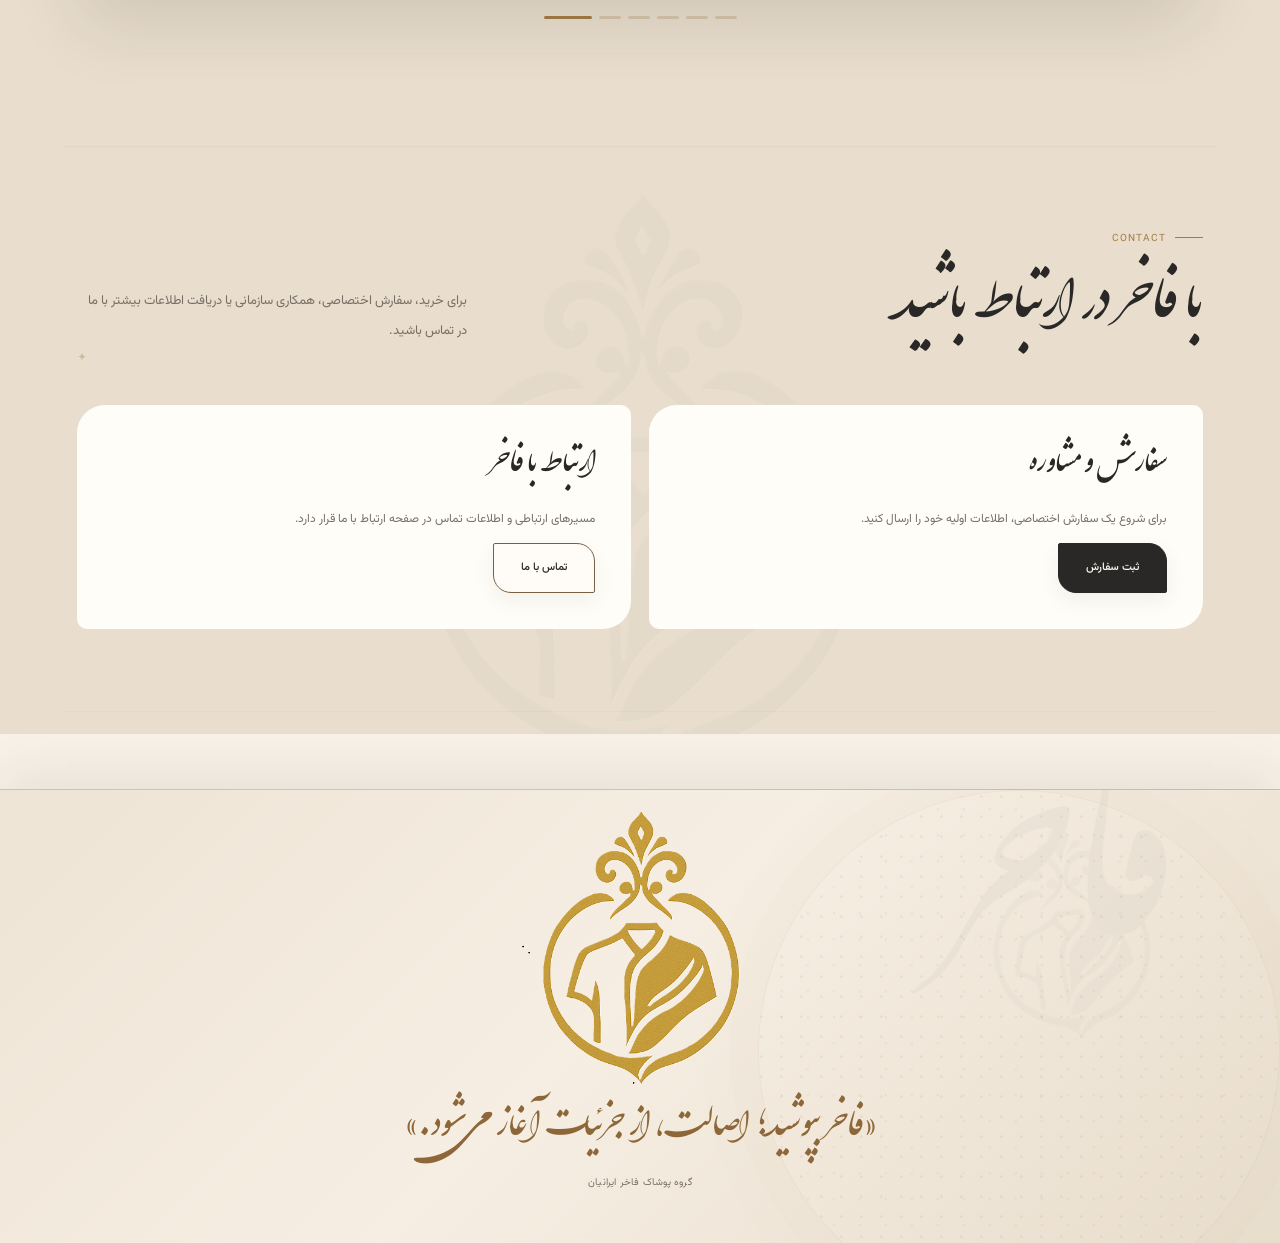
==== commit 6c9525d7: "Replace women thumbnails with automatic in-frame slider" ====
--- a/index.html
+++ b/index.html
@@ -4,8 +4,8 @@
 <section class="section process"><div class="inner"><div class="section-head"><div><div class="eyebrow">PROCESS</div><h2 class="section-title">مسیر ساخت</h2></div><p class="section-desc">از انتخاب تا تحویل، هر مرحله بخشی از کیفیت نهایی است.</p></div><div class="process-grid"><article class="process-item"><span class="num">۰۱</span><h3>شناخت</h3><p>نیاز، کاربرد و سبک مشخص می‌شود.</p></article><article class="process-item"><span class="num">۰۲</span><h3>اندازه</h3><p>اندازه‌گیری و بررسی تناسب انجام می‌شود.</p></article><article class="process-item"><span class="num">۰۳</span><h3>اجرا</h3><p>پارچه، برش و دوخت بر اساس الگوی نهایی اجرا می‌شود.</p></article><article class="process-item"><span class="num">۰۴</span><h3>تحویل</h3><p>پرو نهایی و اصلاحات لازم پیش از تحویل انجام می‌شود.</p></article></div></div></section>
 <section class="section fabric"><div class="inner"><div class="fabric-grid"><div class="fabric-art" style="background-image:url('assets/images/parche1.jpg');background-size:cover;background-position:center;min-height:360px;border-radius:30px 8px 30px 8px"><div class="fabric-piece"></div></div><div class="fabric-copy"><div class="eyebrow">FABRIC</div><h2 class="section-title">پارچه، آغاز کیفیت</h2><p>انتخاب پارچه فقط انتخاب رنگ نیست؛ وزن، بافت، افت، فصل و نوع استفاده، همه در نتیجه نهایی اثر دارند.</p><div class="fabric-list"><div><b>افت مناسب</b><span>ایستایی طبیعی لباس</span></div><div><b>بافت متعادل</b><span>ظاهر و لمس حرفه‌ای</span></div><div><b>دوام</b><span>مناسب استفاده مستمر</span></div><div><b>هماهنگی</b><span>متناسب با فرم و کاربرد</span></div></div><div class="fabric-swatches"><img src="assets/images/parche2.jpg" alt="بافت پارچه منتخب" loading="lazy"><img src="assets/images/parche3.jpg" alt="پارچه و متریال فاخر" loading="lazy"></div></div></div></div></section>
 <section id="collection" class="section collection"><div class="inner"><div class="section-head"><div><div class="eyebrow">COLLECTION</div><h2 class="section-title">مجموعه‌های منتخب</h2></div><p class="section-desc">شروع مسیر با کت‌وشلوار و پوشش رسمی؛ با امکان توسعه به مجموعه‌های متنوع پوشاک فاخر.</p></div><div class="collection-grid"><div class="fashion-card"><div class="mannequin"></div><span class="label">کت‌وشلوار</span></div><div class="fashion-card"><div class="mannequin"></div><span class="label">رسمی</span></div><div class="fashion-card"><div class="mannequin"></div><span class="label">سازمانی</span></div></div></div></section>
-<section class="section modest"><div class="inner"><div class="modest-grid"><div class="modest-art women-slider"><div class="women-slider-main"><img id="womenMainImage" src="assets/images/zpic1.jpg" alt="پوشش زنانه فاخر"></div><div class="women-slider-thumbs" role="tablist" aria-label="تصاویر پوشش زنانه"><button class="women-thumb active" type="button" data-image="assets/images/zpic1.jpg" data-alt="پوشش زنانه فاخر" aria-label="نمایش تصویر اول" aria-selected="true"><img src="assets/images/zpic1.jpg" alt=""></button><button class="women-thumb" type="button" data-image="assets/images/zpic2.jpg" data-alt="کت و شلوار زنانه فاخر" aria-label="نمایش تصویر دوم" aria-selected="false"><img src="assets/images/zpic2.jpg" alt=""></button><button class="women-thumb" type="button" data-image="assets/images/zpic3.jpg" data-alt="پوشش رسمی زنانه" aria-label="نمایش تصویر سوم" aria-selected="false"><img src="assets/images/zpic3.jpg" alt=""></button></div></div><div class="modest-copy"><div class="eyebrow">WOMEN</div><h2 class="section-title">وقار، اصالت و زیبایی</h2><p>در طراحی پوشش زنانه، زیبایی زمانی ماندگار است که با وقار، اصالت و هویت ایرانی همراه شود. پوشش کامل، تناسب دقیق، انتخاب سنجیده پارچه و ظرافت در جزئیات، کنار هم استایلی شیک و حرفه‌ای می‌سازند؛ پوششی که برای بانوی ایرانی، هم‌زمان جلوه‌ای باوقار و امروزی دارد.</p><div class="modest-features"><div><b>پوشش کامل</b><span>طراحی متناسب با استایل محجبه و شیک</span></div><div><b>فرم متین</b><span>آزاد اما دقیق، خوش‌فرم و ساختارمند</span></div><div><b>یقه و سرشانه</b><span>هماهنگ با حجاب و فرم لباس</span></div><div><b>رنگ‌های اصیل</b><span>مشکی، سرمه‌ای، بژ و طیف‌های سنگین</span></div></div><a class="btn" href="pages/sales.html">مشاهده مجموعه</a></div></div></div></section>
+<section class="section modest"><div class="inner"><div class="modest-grid"><div class="modest-art women-slider"><div class="women-slider-main"><img id="womenMainImage" src="assets/images/zpic1.jpg" alt="پوشش زنانه فاخر"></div><div class="women-slider-progress"><span class="women-slider-dot active"></span><span class="women-slider-dot"></span><span class="women-slider-dot"></span></div></div><div class="modest-copy"><div class="eyebrow">WOMEN</div><h2 class="section-title">وقار، اصالت و زیبایی</h2><p>در طراحی پوشش زنانه، زیبایی زمانی ماندگار است که با وقار، اصالت و هویت ایرانی همراه شود. پوشش کامل، تناسب دقیق، انتخاب سنجیده پارچه و ظرافت در جزئیات، کنار هم استایلی شیک و حرفه‌ای می‌سازند؛ پوششی که برای بانوی ایرانی، هم‌زمان جلوه‌ای باوقار و امروزی دارد.</p><div class="modest-features"><div><b>پوشش کامل</b><span>طراحی متناسب با استایل محجبه و شیک</span></div><div><b>فرم متین</b><span>آزاد اما دقیق، خوش‌فرم و ساختارمند</span></div><div><b>یقه و سرشانه</b><span>هماهنگ با حجاب و فرم لباس</span></div><div><b>رنگ‌های اصیل</b><span>مشکی، سرمه‌ای، بژ و طیف‌های سنگین</span></div></div><a class="btn" href="pages/sales.html">مشاهده مجموعه</a></div></div></div></section>
 <section id="guide" class="section fit"><div class="inner"><div class="fit-grid"><div class="fit-copy"><div class="eyebrow">FIT GUIDE</div><h2 class="section-title">تناسب، جزئیات پنهان کیفیت</h2><p>یک لباس خوب زمانی فاخر دیده می‌شود که خطوط آن با بدن هماهنگ باشد و هیچ جزئی غیرضروری فرم آن را برهم نزند.</p></div><div class="fit-list"><div><b>سرشانه</b><span>قرارگیری طبیعی و بدون کشیدگی</span></div><div><b>آستین</b><span>طول متناسب با فرم دست</span></div><div><b>یقه</b><span>نشست تمیز و متعادل</span></div><div><b>قد لباس</b><span>هماهنگ با اندام و کاربرد</span></div></div></div></div></section>
 <section class="section services"><div class="inner"><div class="section-head"><div><div class="eyebrow">SERVICES</div><h2 class="section-title">خدمات فاخر</h2></div><p class="section-desc">خدمات از فروش محصول فراتر می‌روند و تجربه‌ای کامل برای پوشش حرفه‌ای ایجاد می‌کنند.</p></div><div class="service-grid"><article class="service-card"><span class="num">۰۱</span><h3>فروش</h3><p>انتخاب و خرید پوشاک منتخب.</p></article><article class="service-card"><span class="num">۰۲</span><h3>سفارش</h3><p>طراحی و اجرای سفارش اختصاصی.</p></article><article class="service-card"><span class="num">۰۳</span><h3>پرو آنلاین</h3><p>راهنمایی برای انتخاب و تناسب.</p></article><article class="service-card"><span class="num">۰۴</span><h3>سازمانی</h3><p>مجموعه‌های منتخب برای سازمان‌ها.</p></article></div></div></section>
 <section class="section club"><div class="inner"><div class="club-box"><div><div class="eyebrow">FAKHER CLUB</div><h2>باشگاه فاخر</h2><p>دسترسی به مجموعه‌های منتخب، پیشنهادهای ویژه و خدمات اختصاصی برای مشتریان فاخر.</p></div><a class="btn gold" href="pages/contact.html">ارتباط با ما</a></div></div></section>
-<section class="section contact"><div class="inner"><div class="section-head"><div><div class="eyebrow">CONTACT</div><h2 class="section-title">با فاخر در ارتباط باشید</h2></div><p class="section-desc">برای خرید، سفارش اختصاصی، همکاری سازمانی یا دریافت اطلاعات بیشتر با ما در تماس باشید.</p></div><div class="contact-grid"><div class="contact-card"><h3>سفارش و مشاوره</h3><p>برای شروع یک سفارش اختصاصی، اطلاعات اولیه خود را ارسال کنید.</p><a class="btn dark" href="pages/order.html">ثبت سفارش</a></div><div class="contact-card"><h3>ارتباط با فاخر</h3><p>مسیرهای ارتباطی و اطلاعات تماس در صفحه ارتباط با ما قرار دارد.</p><a class="btn" href="pages/contact.html">تماس با ما</a></div></div></div></section></main></div><style>.fabric-swatches{display:grid;grid-template-columns:repeat(2,1fr);gap:10px;margin-top:22px}.fabric-swatches img{width:100%;height:170px;object-fit:cover;border-radius:18px 5px 18px 5px;border:1px solid rgba(164,124,69,.2);box-shadow:0 12px 28px rgba(41,40,39,.08)}.women-slider{height:auto!important;background:none!important;border-radius:0!important;overflow:visible!important;display:flex;flex-direction:column;gap:12px}.women-slider-main{height:440px;position:relative;overflow:hidden;border-radius:30px 8px 30px 8px;background:#d6c6b2;box-shadow:0 20px 50px rgba(41,40,39,.12)}.women-slider-main img{position:static!important;inset:auto!important;width:100%!important;height:100%!important;object-fit:cover!important;object-position:center!important;display:block!important;filter:saturate(.86) contrast(1.02)!important;transition:opacity .25s ease}.women-slider-main:after{content:'';position:absolute;inset:10px;border:1px dashed rgba(255,255,255,.55);border-radius:24px 7px 24px 7px;pointer-events:none}.women-slider-thumbs{display:grid;grid-template-columns:repeat(3,1fr);gap:10px}.women-thumb{padding:0;border:1px solid rgba(41,40,39,.16);background:#f7f1e7;border-radius:16px 5px 16px 5px;overflow:hidden;cursor:pointer;aspect-ratio:1.35;border:2px solid transparent;transition:.25s}.women-thumb img{width:100%;height:100%;object-fit:cover;display:block;filter:saturate(.75);transition:.25s}.women-thumb:hover{transform:translateY(-2px)}.women-thumb.active{border-color:#a47c45;box-shadow:0 8px 22px rgba(41,40,39,.12)}.women-thumb.active img{filter:saturate(.95)}@media(max-width:680px){.women-slider-main{height:310px}.women-slider-thumbs{gap:8px}.women-thumb{aspect-ratio:1.15}.fabric-swatches{grid-template-columns:1fr 1fr}.fabric-swatches img{height:150px}}</style><script>document.querySelectorAll('.women-thumb').forEach(function(btn){btn.addEventListener('click',function(){var main=document.getElementById('womenMainImage');if(!main)return;var src=this.getAttribute('data-image');var alt=this.getAttribute('data-alt')||'';main.style.opacity='0';setTimeout(function(){main.src=src;main.alt=alt;main.style.opacity='1'},120);document.querySelectorAll('.women-thumb').forEach(function(item){item.classList.remove('active');item.setAttribute('aria-selected','false')});this.classList.add('active');this.setAttribute('aria-selected','true')})});</script><script src="assets/js/shell.js"></script></body></html>+<section class="section contact"><div class="inner"><div class="section-head"><div><div class="eyebrow">CONTACT</div><h2 class="section-title">با فاخر در ارتباط باشید</h2></div><p class="section-desc">برای خرید، سفارش اختصاصی، همکاری سازمانی یا دریافت اطلاعات بیشتر با ما در تماس باشید.</p></div><div class="contact-grid"><div class="contact-card"><h3>سفارش و مشاوره</h3><p>برای شروع یک سفارش اختصاصی، اطلاعات اولیه خود را ارسال کنید.</p><a class="btn dark" href="pages/order.html">ثبت سفارش</a></div><div class="contact-card"><h3>ارتباط با فاخر</h3><p>مسیرهای ارتباطی و اطلاعات تماس در صفحه ارتباط با ما قرار دارد.</p><a class="btn" href="pages/contact.html">تماس با ما</a></div></div></div></section></main></div><style>.fabric-swatches{display:grid;grid-template-columns:repeat(2,1fr);gap:10px;margin-top:22px}.fabric-swatches img{width:100%;height:170px;object-fit:cover;border-radius:18px 5px 18px 5px;border:1px solid rgba(164,124,69,.2);box-shadow:0 12px 28px rgba(41,40,39,.08)}.women-slider{height:auto!important;background:none!important;border-radius:0!important;overflow:visible!important;display:block}.women-slider-main{height:500px;position:relative;overflow:hidden;border-radius:30px 8px 30px 8px;background:#d6c6b2;box-shadow:0 20px 50px rgba(41,40,39,.12)}.women-slider-main img{position:absolute!important;inset:0!important;width:100%!important;height:100%!important;object-fit:cover!important;object-position:center!important;display:block!important;opacity:1!important;filter:saturate(.86) contrast(1.02)!important}.women-slider-main:after{content:'';position:absolute;inset:10px;border:1px dashed rgba(255,255,255,.55);border-radius:24px 7px 24px 7px;pointer-events:none}.women-slider-progress{position:absolute;z-index:3;bottom:24px;right:24px;display:flex;gap:7px;padding:8px 11px;border-radius:20px;background:rgba(20,18,16,.42);backdrop-filter:blur(8px)}.women-slider-dot{width:7px;height:7px;border-radius:50%;background:rgba(255,255,255,.5);transition:.3s}.women-slider-dot.active{width:22px;border-radius:8px;background:#fff}@media(max-width:680px){.women-slider-main{height:390px}.women-slider-progress{bottom:18px;right:18px}.fabric-swatches{grid-template-columns:1fr 1fr}.fabric-swatches img{height:150px}}</style><script>(function(){var images=['assets/images/zpic1.jpg','assets/images/zpic2.jpg','assets/images/zpic3.jpg'];var alts=['پوشش زنانه فاخر','کت و شلوار زنانه فاخر','پوشش رسمی زنانه'];var main=document.getElementById('womenMainImage');var dots=document.querySelectorAll('.women-slider-dot');if(!main)return;images.forEach(function(src){var img=new Image();img.src=src});var index=0;function show(i){index=i%images.length;main.style.opacity='0';setTimeout(function(){main.src=images[index];main.alt=alts[index];main.style.opacity='1'},180);dots.forEach(function(dot,n){dot.classList.toggle('active',n===index)})}setInterval(function(){show(index+1)},4200);})();</script><script src="assets/js/shell.js"></script></body></html>
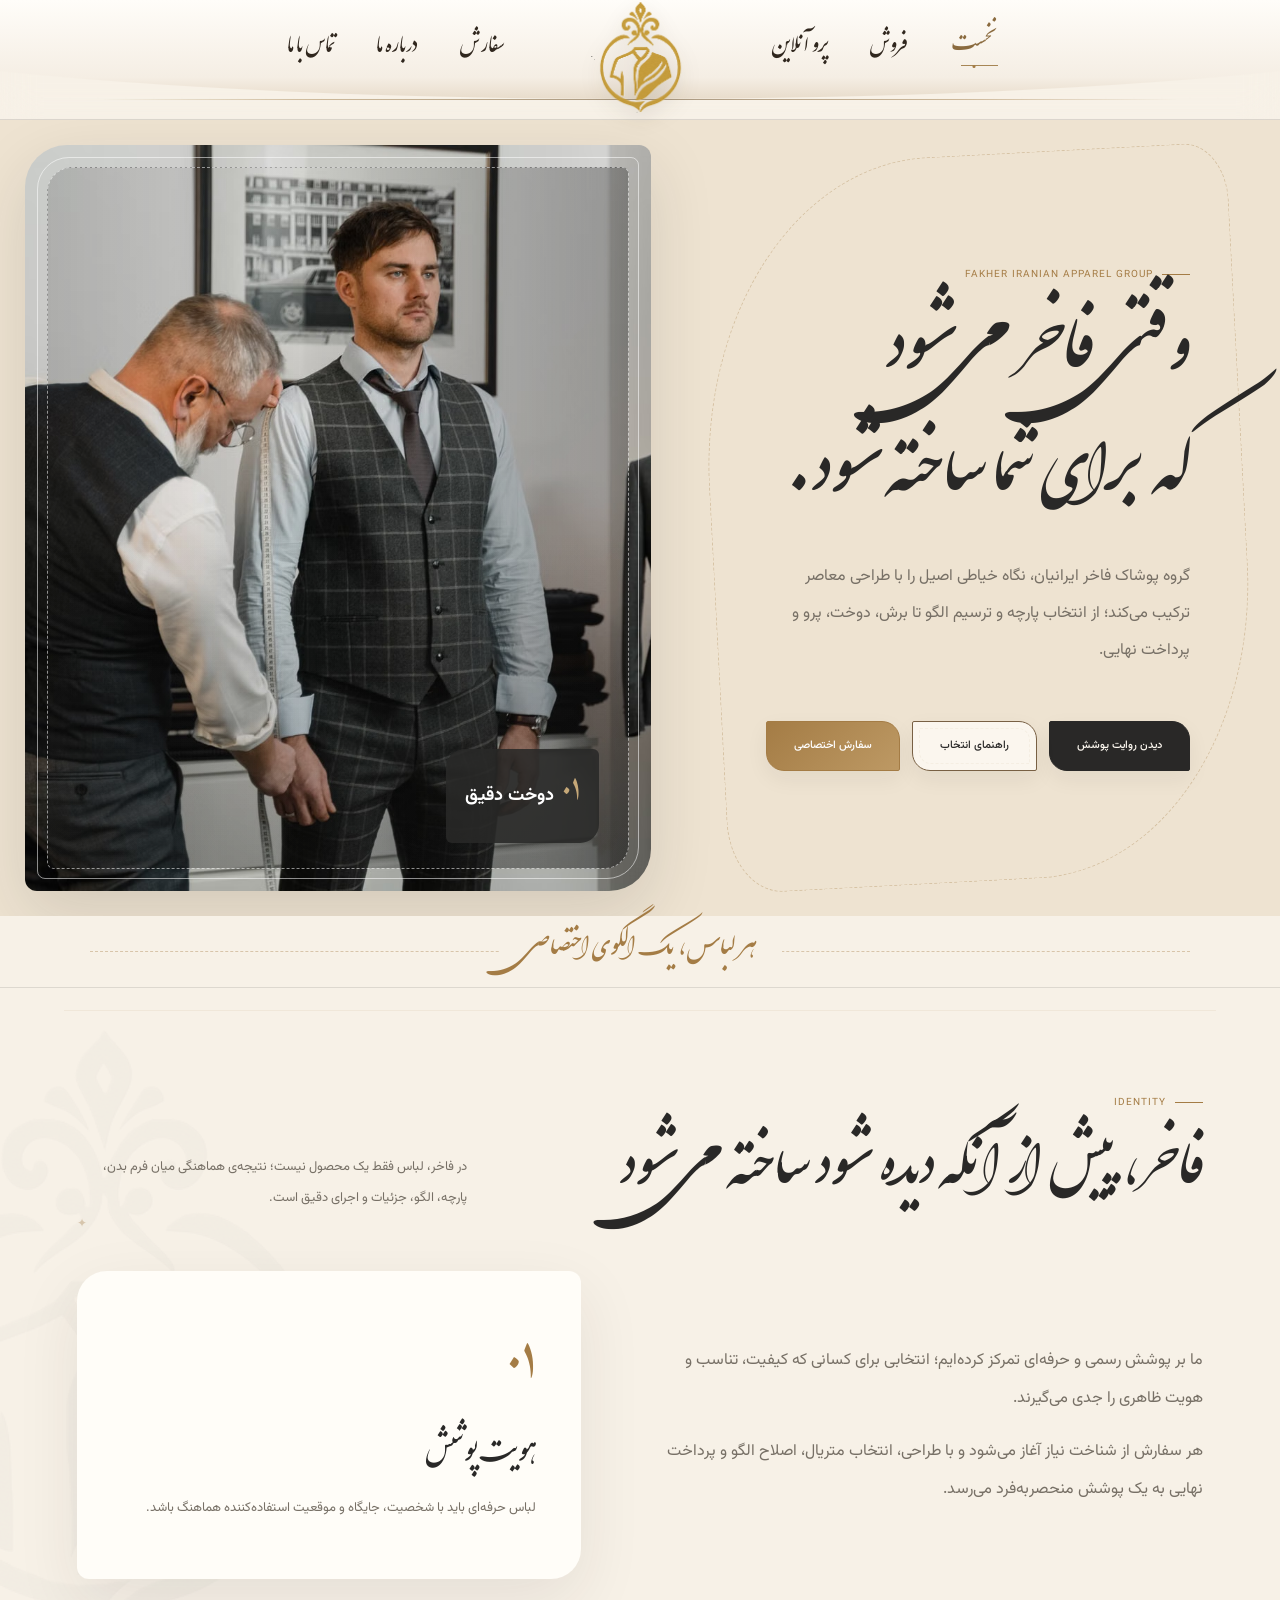
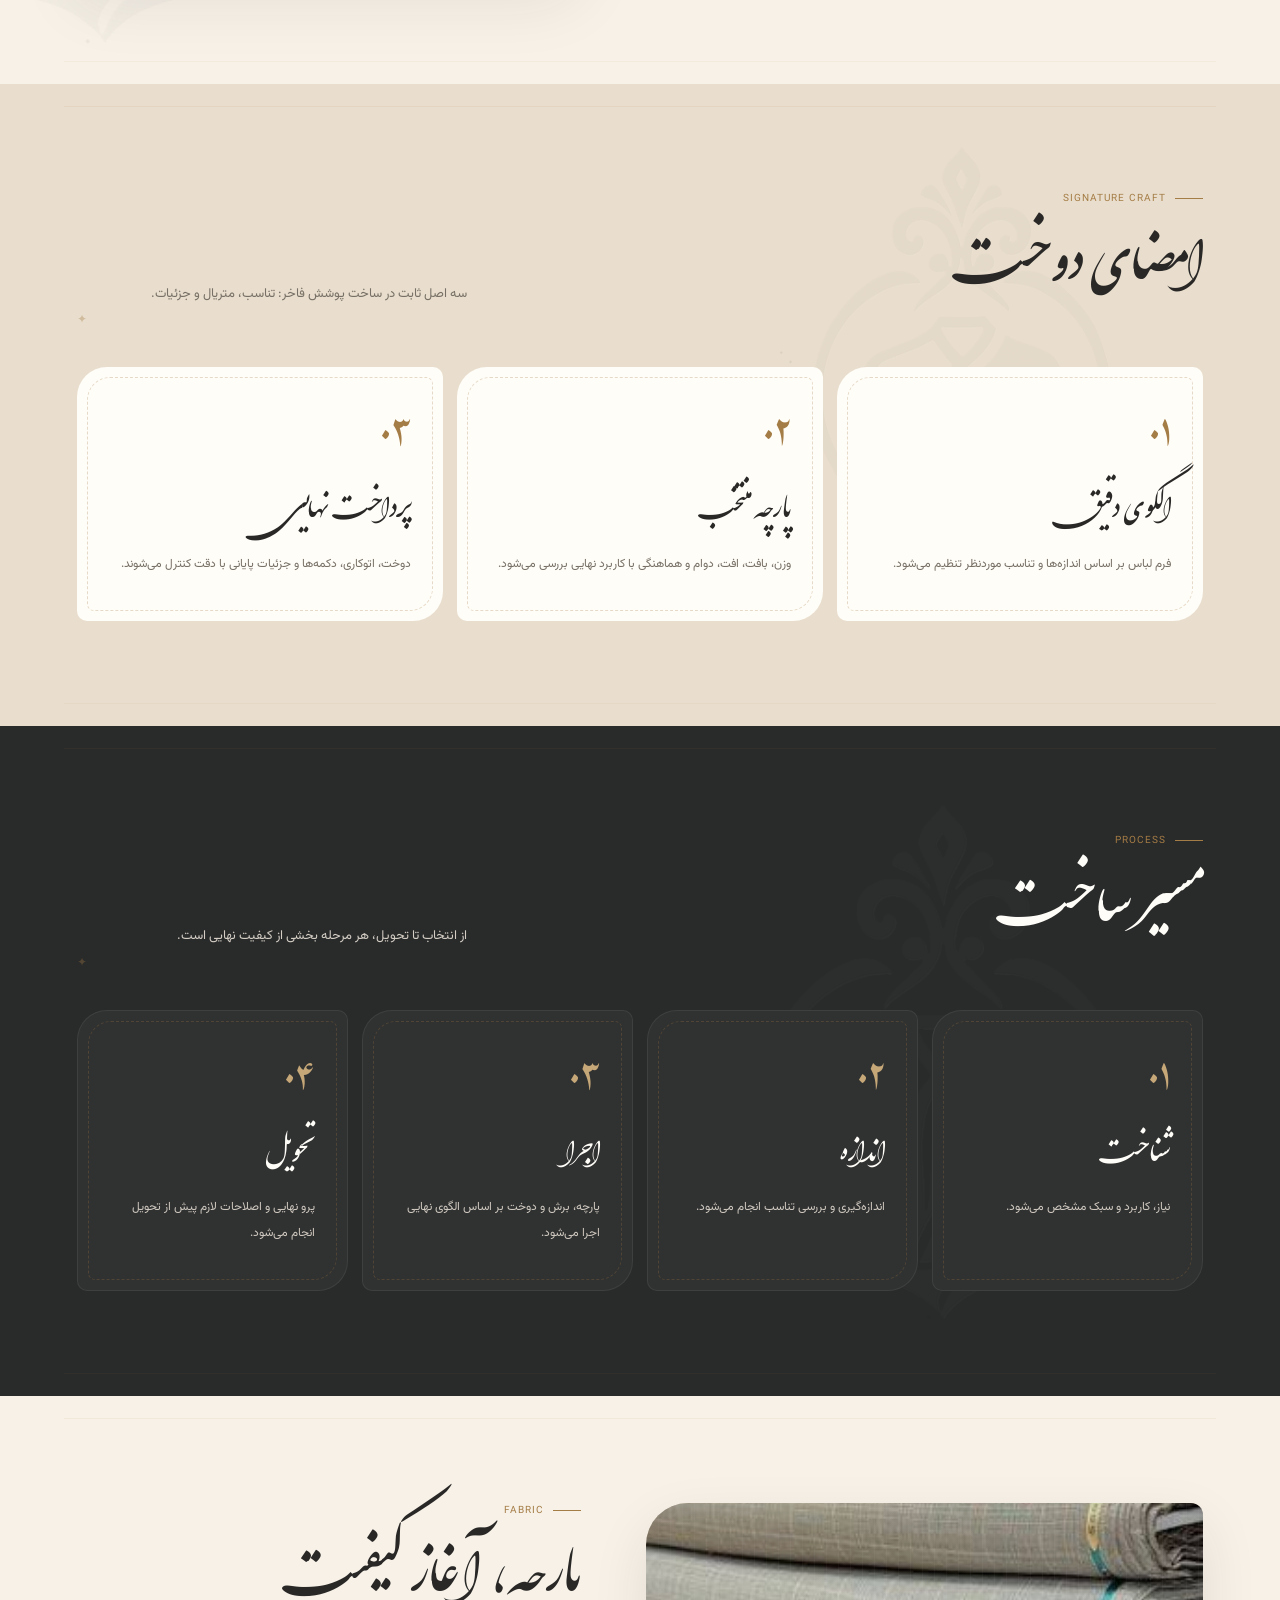
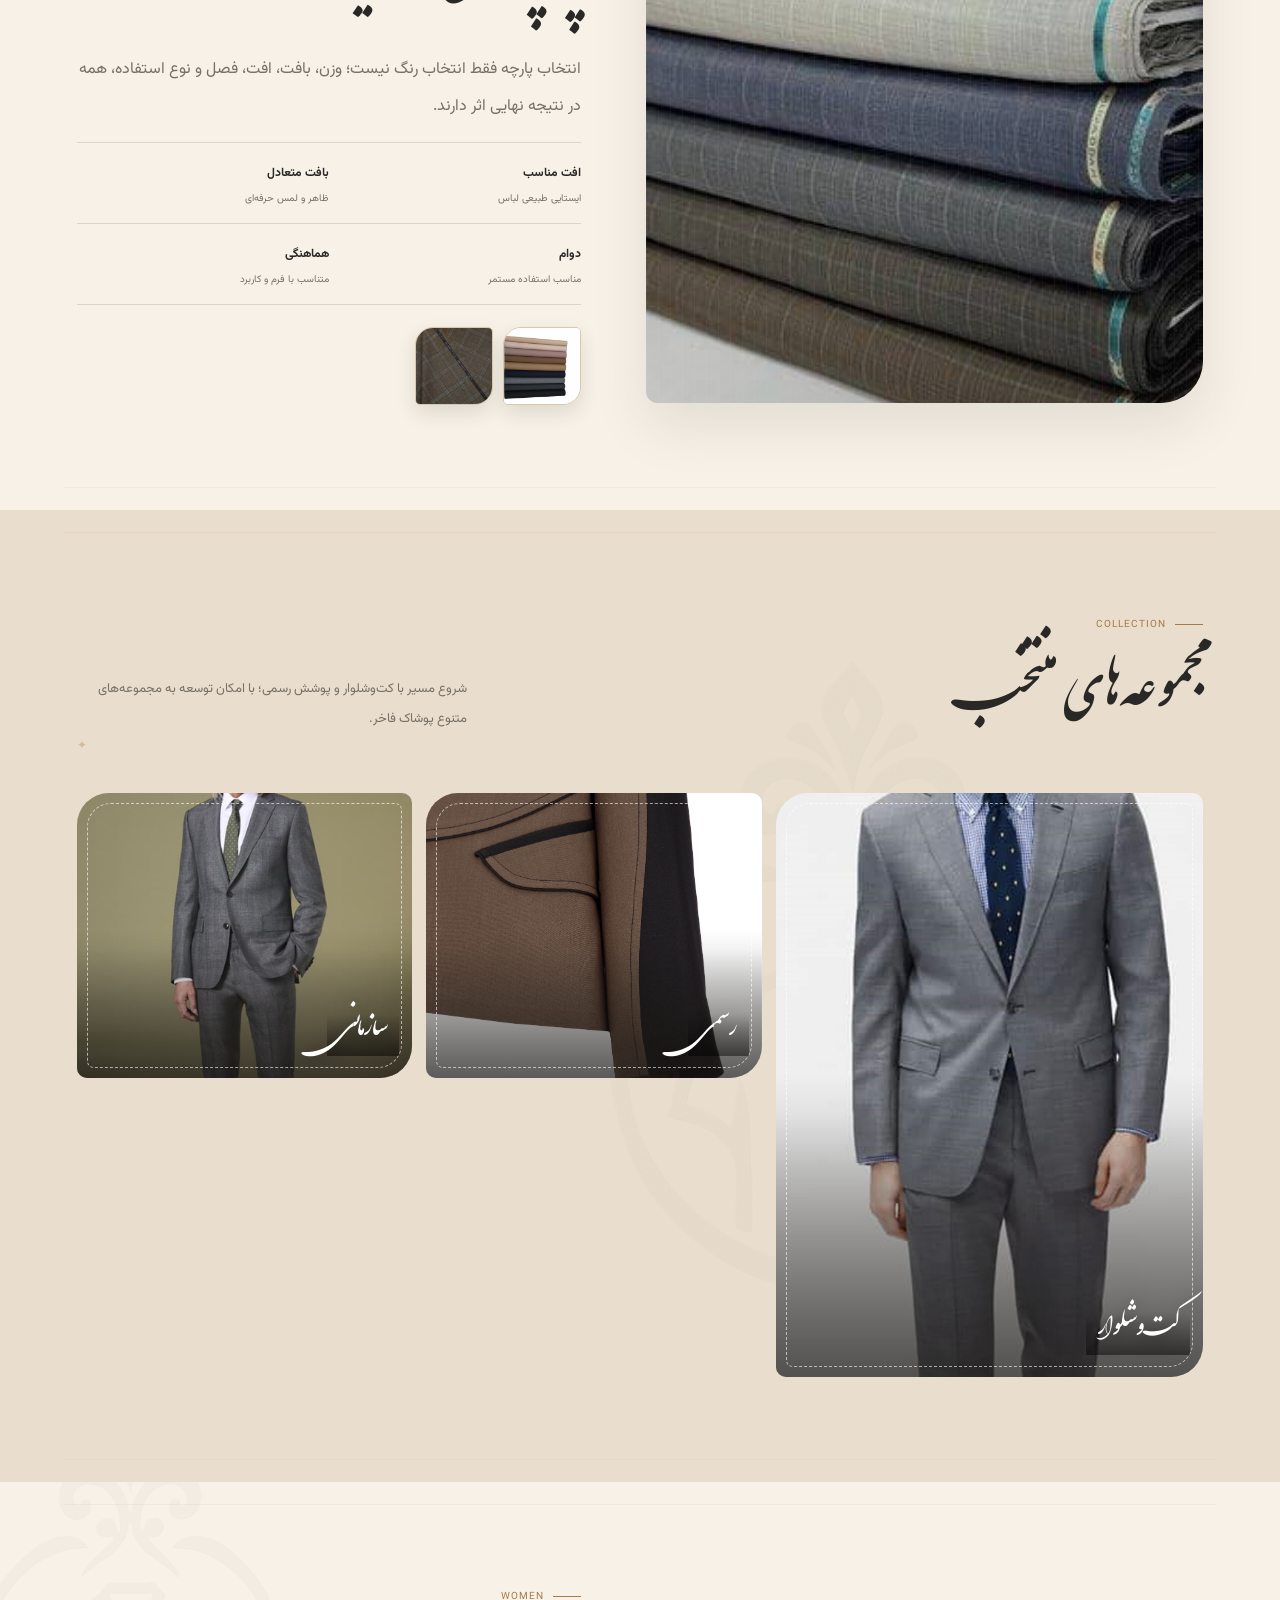
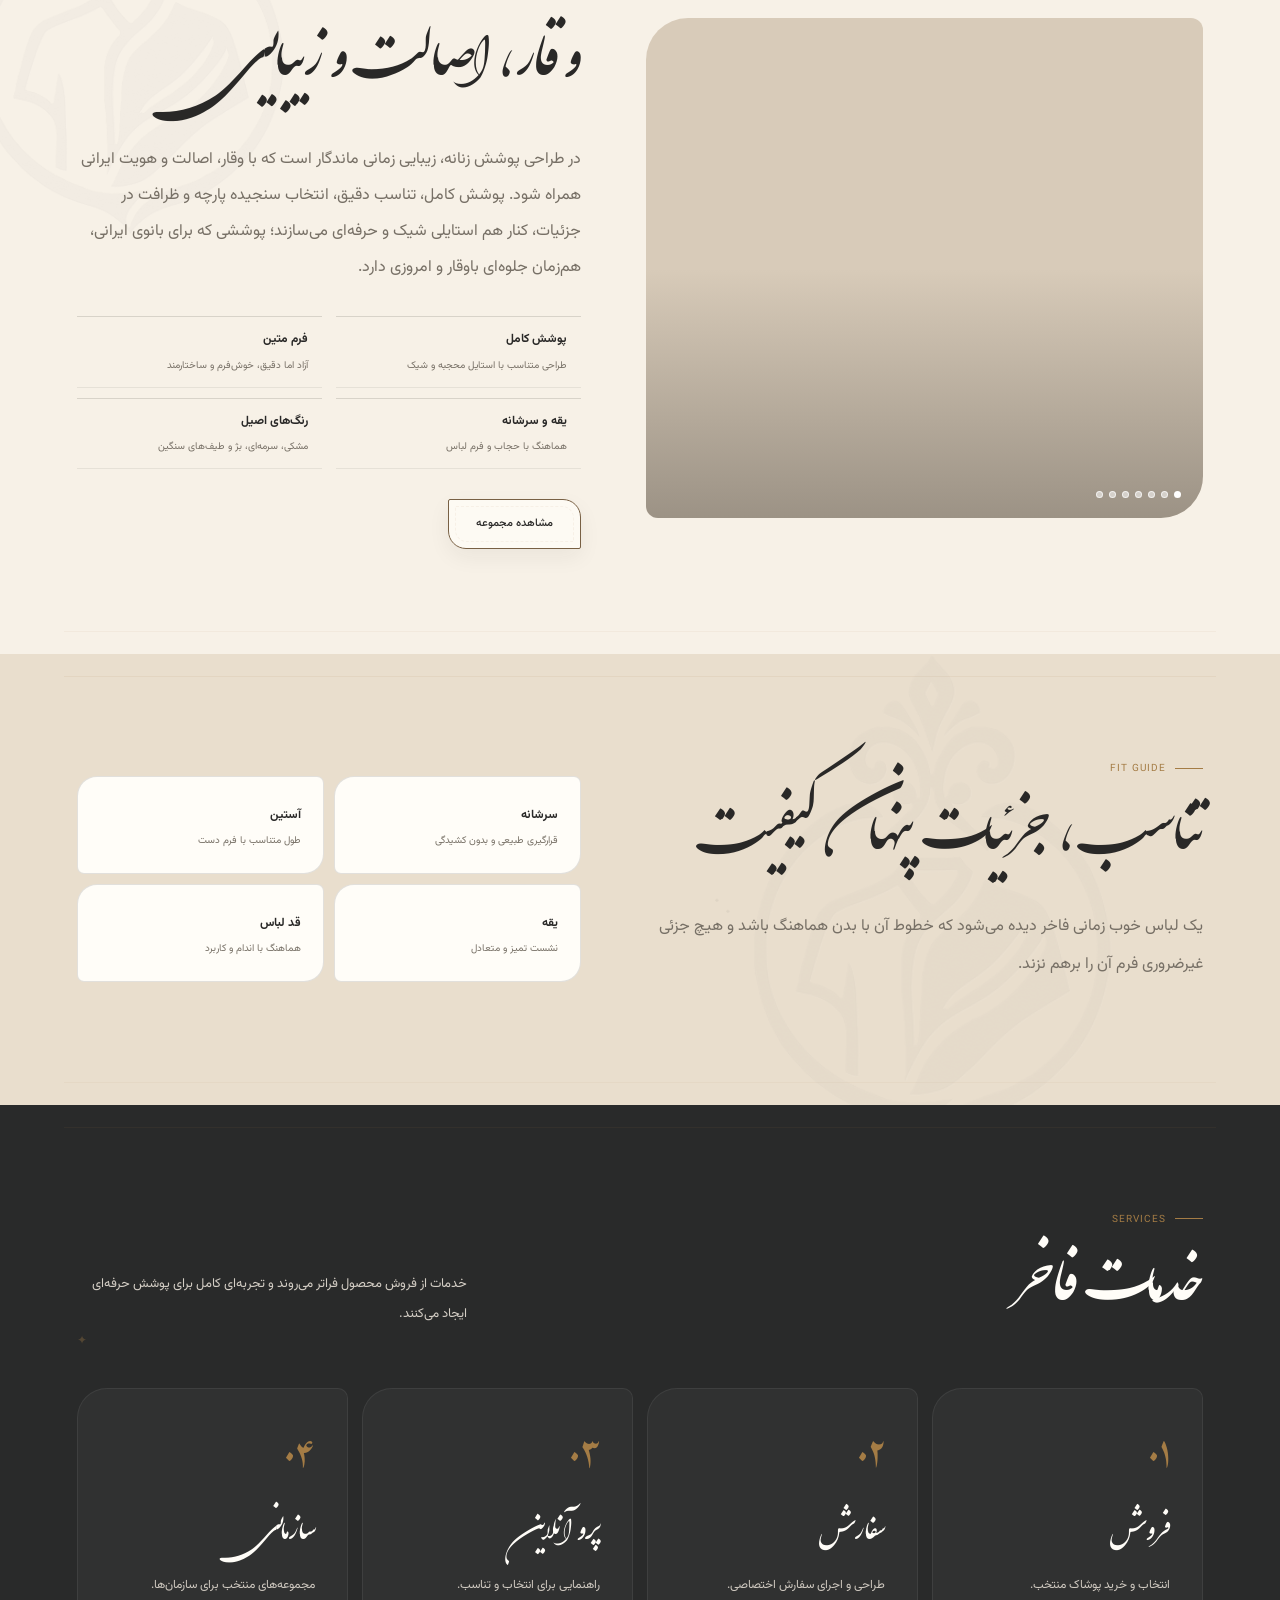
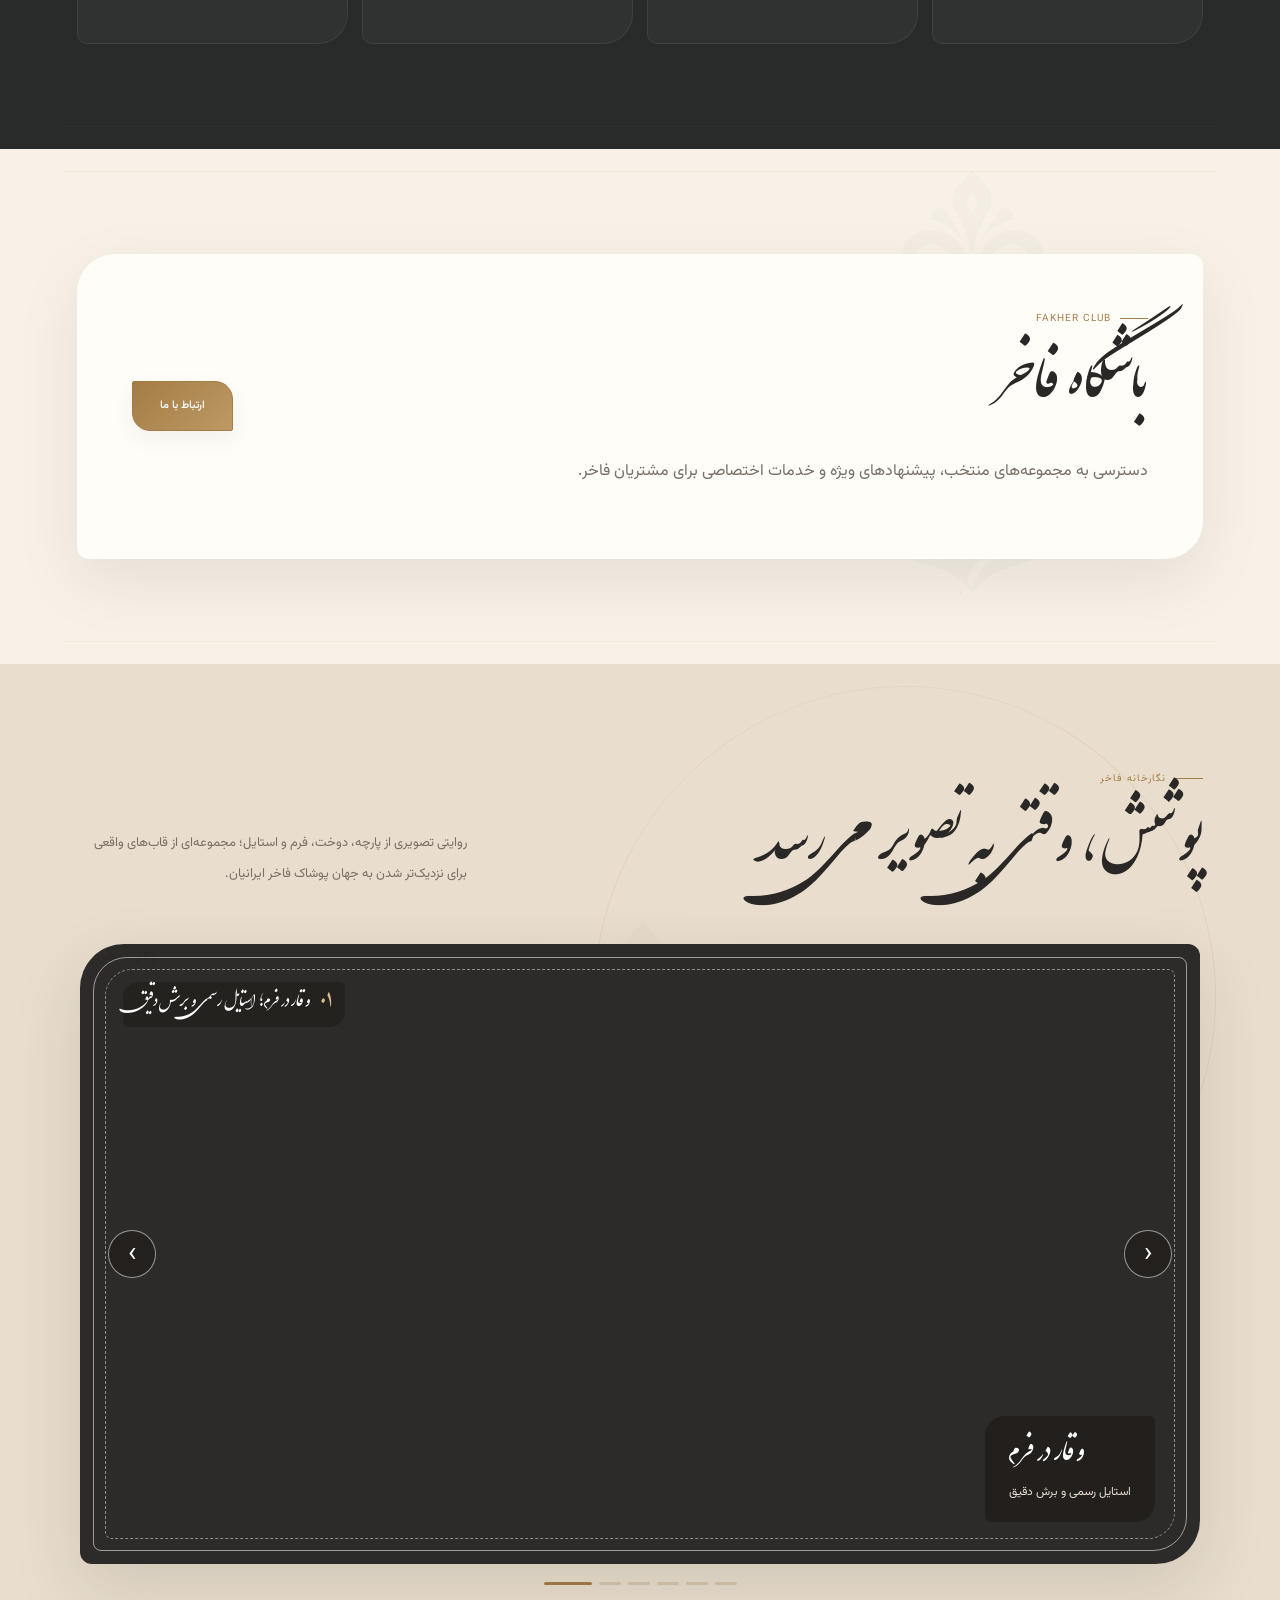
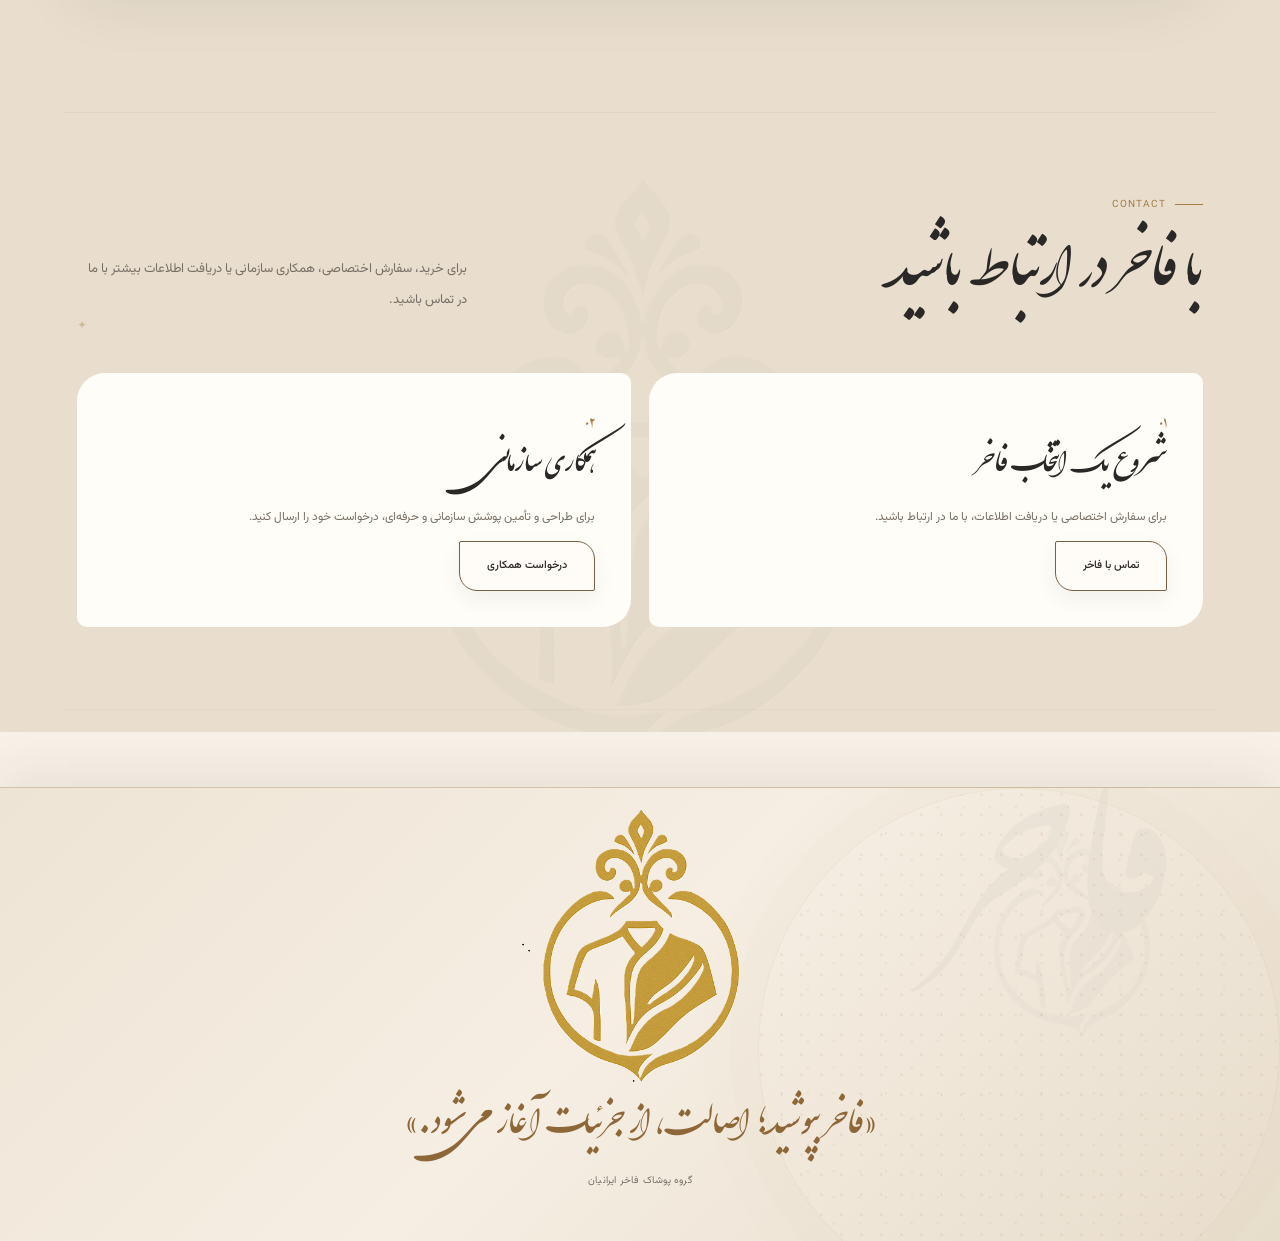
==== commit dfbbe871: "Fix actual homepage fabric and women image markup" ====
--- a/index.html
+++ b/index.html
@@ -1,11 +1 @@
-<!doctype html><html lang="fa" dir="rtl"><head><meta charset="utf-8"><meta name="viewport" content="width=device-width,initial-scale=1"><meta name="theme-color" content="#f7f1e7"><meta name="description" content="گروه پوشاک فاخر ایرانیان؛ طراحی، پارچه و دوخت دقیق برای پوشش رسمی و سازمانی."><link rel="icon" type="image/png" href="assets/images/logo.png"><link rel="stylesheet" href="assets/css/site.css"><link rel="stylesheet" href="assets/css/shell.css"><link rel="stylesheet" href="assets/css/home.css"><link rel="stylesheet" href="assets/css/refinement.css"><title>گروه پوشاک فاخر ایرانیان | FAKHER</title></head><body><div class="page"><div class="content"><main><section class="hero"><div class="hero-copy"><div class="eyebrow">FAKHER IRANIAN APPAREL GROUP</div><h1>وقتی فاخر می‌شود<br>که برای شما ساخته شود.</h1><p class="hero-lead">گروه پوشاک فاخر ایرانیان، نگاه خیاطی اصیل را با طراحی معاصر ترکیب می‌کند؛ از انتخاب پارچه و ترسیم الگو تا برش، دوخت، پرو و پرداخت نهایی.</p><div class="actions"><a class="btn dark" href="#collection">دیدن روایت پوشش</a><a class="btn" href="#guide">راهنمای انتخاب</a><a class="btn gold" href="pages/order.html">سفارش اختصاصی</a></div></div><div class="hero-photo"><div class="hero-photo-frame" style="background-image:url('assets/images/pichero.jpg');background-size:cover;background-position:center"><div class="hero-suit"></div><div class="hero-badge"><span class="num">۰۱</span><strong>دوخت دقیق</strong></div></div></div></section><div class="hero-note"><span>هر لباس، یک الگوی اختصاصی</span></div>
-<section class="section identity"><div class="inner"><div class="section-head"><div><div class="eyebrow">IDENTITY</div><h2 class="section-title">فاخر، پیش از آنکه دیده شود ساخته می‌شود</h2></div><p class="section-desc">در فاخر، لباس فقط یک محصول نیست؛ نتیجه‌ی هماهنگی میان فرم بدن، پارچه، الگو، جزئیات و اجرای دقیق است.</p></div><div class="identity-grid"><div class="identity-copy"><p>ما بر پوشش رسمی و حرفه‌ای تمرکز کرده‌ایم؛ انتخابی برای کسانی که کیفیت، تناسب و هویت ظاهری را جدی می‌گیرند.</p><p>هر سفارش از شناخت نیاز آغاز می‌شود و با طراحی، انتخاب متریال، اصلاح الگو و پرداخت نهایی به یک پوشش منحصربه‌فرد می‌رسد.</p></div><div class="note-card"><span class="num">۰۱</span><h3>هویت پوشش</h3><p>لباس حرفه‌ای باید با شخصیت، جایگاه و موقعیت استفاده‌کننده هماهنگ باشد.</p></div></div></div></section>
-<section class="section signature"><div class="inner"><div class="section-head"><div><div class="eyebrow">SIGNATURE CRAFT</div><h2 class="section-title">امضای دوخت</h2></div><p class="section-desc">سه اصل ثابت در ساخت پوشش فاخر: تناسب، متریال و جزئیات.</p></div><div class="signature-grid"><article class="signature-card"><span class="num">۰۱</span><h3>الگوی دقیق</h3><p>فرم لباس بر اساس اندازه‌ها و تناسب موردنظر تنظیم می‌شود.</p></article><article class="signature-card"><span class="num">۰۲</span><h3>پارچه منتخب</h3><p>وزن، بافت، افت، دوام و هماهنگی با کاربرد نهایی بررسی می‌شود.</p></article><article class="signature-card"><span class="num">۰۳</span><h3>پرداخت نهایی</h3><p>دوخت، اتوکاری، دکمه‌ها و جزئیات پایانی با دقت کنترل می‌شوند.</p></article></div></div></section>
-<section class="section process"><div class="inner"><div class="section-head"><div><div class="eyebrow">PROCESS</div><h2 class="section-title">مسیر ساخت</h2></div><p class="section-desc">از انتخاب تا تحویل، هر مرحله بخشی از کیفیت نهایی است.</p></div><div class="process-grid"><article class="process-item"><span class="num">۰۱</span><h3>شناخت</h3><p>نیاز، کاربرد و سبک مشخص می‌شود.</p></article><article class="process-item"><span class="num">۰۲</span><h3>اندازه</h3><p>اندازه‌گیری و بررسی تناسب انجام می‌شود.</p></article><article class="process-item"><span class="num">۰۳</span><h3>اجرا</h3><p>پارچه، برش و دوخت بر اساس الگوی نهایی اجرا می‌شود.</p></article><article class="process-item"><span class="num">۰۴</span><h3>تحویل</h3><p>پرو نهایی و اصلاحات لازم پیش از تحویل انجام می‌شود.</p></article></div></div></section>
-<section class="section fabric"><div class="inner"><div class="fabric-grid"><div class="fabric-art" style="background-image:url('assets/images/parche1.jpg');background-size:cover;background-position:center;min-height:360px;border-radius:30px 8px 30px 8px"><div class="fabric-piece"></div></div><div class="fabric-copy"><div class="eyebrow">FABRIC</div><h2 class="section-title">پارچه، آغاز کیفیت</h2><p>انتخاب پارچه فقط انتخاب رنگ نیست؛ وزن، بافت، افت، فصل و نوع استفاده، همه در نتیجه نهایی اثر دارند.</p><div class="fabric-list"><div><b>افت مناسب</b><span>ایستایی طبیعی لباس</span></div><div><b>بافت متعادل</b><span>ظاهر و لمس حرفه‌ای</span></div><div><b>دوام</b><span>مناسب استفاده مستمر</span></div><div><b>هماهنگی</b><span>متناسب با فرم و کاربرد</span></div></div><div class="fabric-swatches"><img src="assets/images/parche2.jpg" alt="بافت پارچه منتخب" loading="lazy"><img src="assets/images/parche3.jpg" alt="پارچه و متریال فاخر" loading="lazy"></div></div></div></div></section>
-<section id="collection" class="section collection"><div class="inner"><div class="section-head"><div><div class="eyebrow">COLLECTION</div><h2 class="section-title">مجموعه‌های منتخب</h2></div><p class="section-desc">شروع مسیر با کت‌وشلوار و پوشش رسمی؛ با امکان توسعه به مجموعه‌های متنوع پوشاک فاخر.</p></div><div class="collection-grid"><div class="fashion-card"><div class="mannequin"></div><span class="label">کت‌وشلوار</span></div><div class="fashion-card"><div class="mannequin"></div><span class="label">رسمی</span></div><div class="fashion-card"><div class="mannequin"></div><span class="label">سازمانی</span></div></div></div></section>
-<section class="section modest"><div class="inner"><div class="modest-grid"><div class="modest-art women-slider"><div class="women-slider-main"><img id="womenMainImage" src="assets/images/zpic1.jpg" alt="پوشش زنانه فاخر"></div><div class="women-slider-progress"><span class="women-slider-dot active"></span><span class="women-slider-dot"></span><span class="women-slider-dot"></span></div></div><div class="modest-copy"><div class="eyebrow">WOMEN</div><h2 class="section-title">وقار، اصالت و زیبایی</h2><p>در طراحی پوشش زنانه، زیبایی زمانی ماندگار است که با وقار، اصالت و هویت ایرانی همراه شود. پوشش کامل، تناسب دقیق، انتخاب سنجیده پارچه و ظرافت در جزئیات، کنار هم استایلی شیک و حرفه‌ای می‌سازند؛ پوششی که برای بانوی ایرانی، هم‌زمان جلوه‌ای باوقار و امروزی دارد.</p><div class="modest-features"><div><b>پوشش کامل</b><span>طراحی متناسب با استایل محجبه و شیک</span></div><div><b>فرم متین</b><span>آزاد اما دقیق، خوش‌فرم و ساختارمند</span></div><div><b>یقه و سرشانه</b><span>هماهنگ با حجاب و فرم لباس</span></div><div><b>رنگ‌های اصیل</b><span>مشکی، سرمه‌ای، بژ و طیف‌های سنگین</span></div></div><a class="btn" href="pages/sales.html">مشاهده مجموعه</a></div></div></div></section>
-<section id="guide" class="section fit"><div class="inner"><div class="fit-grid"><div class="fit-copy"><div class="eyebrow">FIT GUIDE</div><h2 class="section-title">تناسب، جزئیات پنهان کیفیت</h2><p>یک لباس خوب زمانی فاخر دیده می‌شود که خطوط آن با بدن هماهنگ باشد و هیچ جزئی غیرضروری فرم آن را برهم نزند.</p></div><div class="fit-list"><div><b>سرشانه</b><span>قرارگیری طبیعی و بدون کشیدگی</span></div><div><b>آستین</b><span>طول متناسب با فرم دست</span></div><div><b>یقه</b><span>نشست تمیز و متعادل</span></div><div><b>قد لباس</b><span>هماهنگ با اندام و کاربرد</span></div></div></div></div></section>
-<section class="section services"><div class="inner"><div class="section-head"><div><div class="eyebrow">SERVICES</div><h2 class="section-title">خدمات فاخر</h2></div><p class="section-desc">خدمات از فروش محصول فراتر می‌روند و تجربه‌ای کامل برای پوشش حرفه‌ای ایجاد می‌کنند.</p></div><div class="service-grid"><article class="service-card"><span class="num">۰۱</span><h3>فروش</h3><p>انتخاب و خرید پوشاک منتخب.</p></article><article class="service-card"><span class="num">۰۲</span><h3>سفارش</h3><p>طراحی و اجرای سفارش اختصاصی.</p></article><article class="service-card"><span class="num">۰۳</span><h3>پرو آنلاین</h3><p>راهنمایی برای انتخاب و تناسب.</p></article><article class="service-card"><span class="num">۰۴</span><h3>سازمانی</h3><p>مجموعه‌های منتخب برای سازمان‌ها.</p></article></div></div></section>
-<section class="section club"><div class="inner"><div class="club-box"><div><div class="eyebrow">FAKHER CLUB</div><h2>باشگاه فاخر</h2><p>دسترسی به مجموعه‌های منتخب، پیشنهادهای ویژه و خدمات اختصاصی برای مشتریان فاخر.</p></div><a class="btn gold" href="pages/contact.html">ارتباط با ما</a></div></div></section>
-<section class="section contact"><div class="inner"><div class="section-head"><div><div class="eyebrow">CONTACT</div><h2 class="section-title">با فاخر در ارتباط باشید</h2></div><p class="section-desc">برای خرید، سفارش اختصاصی، همکاری سازمانی یا دریافت اطلاعات بیشتر با ما در تماس باشید.</p></div><div class="contact-grid"><div class="contact-card"><h3>سفارش و مشاوره</h3><p>برای شروع یک سفارش اختصاصی، اطلاعات اولیه خود را ارسال کنید.</p><a class="btn dark" href="pages/order.html">ثبت سفارش</a></div><div class="contact-card"><h3>ارتباط با فاخر</h3><p>مسیرهای ارتباطی و اطلاعات تماس در صفحه ارتباط با ما قرار دارد.</p><a class="btn" href="pages/contact.html">تماس با ما</a></div></div></div></section></main></div><style>.fabric-swatches{display:grid;grid-template-columns:repeat(2,1fr);gap:10px;margin-top:22px}.fabric-swatches img{width:100%;height:170px;object-fit:cover;border-radius:18px 5px 18px 5px;border:1px solid rgba(164,124,69,.2);box-shadow:0 12px 28px rgba(41,40,39,.08)}.women-slider{height:auto!important;background:none!important;border-radius:0!important;overflow:visible!important;display:block}.women-slider-main{height:500px;position:relative;overflow:hidden;border-radius:30px 8px 30px 8px;background:#d6c6b2;box-shadow:0 20px 50px rgba(41,40,39,.12)}.women-slider-main img{position:absolute!important;inset:0!important;width:100%!important;height:100%!important;object-fit:cover!important;object-position:center!important;display:block!important;opacity:1!important;filter:saturate(.86) contrast(1.02)!important}.women-slider-main:after{content:'';position:absolute;inset:10px;border:1px dashed rgba(255,255,255,.55);border-radius:24px 7px 24px 7px;pointer-events:none}.women-slider-progress{position:absolute;z-index:3;bottom:24px;right:24px;display:flex;gap:7px;padding:8px 11px;border-radius:20px;background:rgba(20,18,16,.42);backdrop-filter:blur(8px)}.women-slider-dot{width:7px;height:7px;border-radius:50%;background:rgba(255,255,255,.5);transition:.3s}.women-slider-dot.active{width:22px;border-radius:8px;background:#fff}@media(max-width:680px){.women-slider-main{height:390px}.women-slider-progress{bottom:18px;right:18px}.fabric-swatches{grid-template-columns:1fr 1fr}.fabric-swatches img{height:150px}}</style><script>(function(){var images=['assets/images/zpic1.jpg','assets/images/zpic2.jpg','assets/images/zpic3.jpg'];var alts=['پوشش زنانه فاخر','کت و شلوار زنانه فاخر','پوشش رسمی زنانه'];var main=document.getElementById('womenMainImage');var dots=document.querySelectorAll('.women-slider-dot');if(!main)return;images.forEach(function(src){var img=new Image();img.src=src});var index=0;function show(i){index=i%images.length;main.style.opacity='0';setTimeout(function(){main.src=images[index];main.alt=alts[index];main.style.opacity='1'},180);dots.forEach(function(dot,n){dot.classList.toggle('active',n===index)})}setInterval(function(){show(index+1)},4200);})();</script><script src="assets/js/shell.js"></script></body></html>+<!doctype html><html lang="fa" dir="rtl"><head><meta charset="utf-8"><meta name="viewport" content="width=device-width,initial-scale=1"><meta name="theme-color" content="#f7f1e7"><meta name="description" content="گروه پوشاک فاخر ایرانیان؛ طراحی، پارچه و دوخت دقیق برای پوشش رسمی و سازمانی."><link rel="icon" type="image/png" href="assets/images/logo.png"><link rel="stylesheet" href="assets/css/site.css"><link rel="stylesheet" href="assets/css/shell.css"><link rel="stylesheet" href="assets/css/home.css"><link rel="stylesheet" href="assets/css/refinement.css"><style>.fabric-art{background-image:none!important;background:#d8cbb9!important;position:relative!important;overflow:hidden!important}.fabric-art>.fabric-main-image{position:absolute!important;inset:0!important;width:100%!important;height:100%!important;object-fit:cover!important;object-position:center!important;display:block!important;z-index:0!important}.fabric-art:before{content:''!important;position:absolute!important;inset:0!important;background:linear-gradient(135deg,rgba(20,18,16,.08),transparent 45%,rgba(20,18,16,.18)),repeating-linear-gradient(90deg,rgba(255,255,255,.035) 0 1px,transparent 1px 12px)!important;z-index:1!important;transform:none!important;pointer-events:none!important}.fabric-art>.fabric-pattern{display:none!important}.fabric-piece{display:none!important}.fabric-swatches{display:grid!important;grid-template-columns:repeat(2,78px)!important;gap:10px!important;margin-top:22px!important}.fabric-swatches img{display:block!important;width:78px!important;height:78px!important;object-fit:cover!important;border-radius:18px 5px 18px 5px!important;border:1px solid rgba(164,124,69,.35)!important;box-shadow:0 8px 20px rgba(41,40,39,.12)!important}.modest-art{position:relative!important;overflow:hidden!important;background:#d8cbb9!important}.modest-art .women-slider-main{position:absolute!important;inset:0!important;width:100%!important;height:100%!important;display:block!important;background:none!important;animation:none!important;z-index:0!important}.modest-art .women-slider-main img{position:absolute!important;inset:0!important;width:100%!important;height:100%!important;object-fit:cover!important;object-position:center!important;display:block!important;opacity:0!important;visibility:hidden!important;animation:womenFade 28s steps(1,end) infinite!important}.modest-art .women-slider-main img:nth-child(1){animation-delay:0s!important}.modest-art .women-slider-main img:nth-child(2){animation-delay:4s!important}.modest-art .women-slider-main img:nth-child(3){animation-delay:8s!important}.modest-art .women-slider-main img:nth-child(4){animation-delay:12s!important}.modest-art .women-slider-main img:nth-child(5){animation-delay:16s!important}.modest-art .women-slider-main img:nth-child(6){animation-delay:20s!important}.modest-art .women-slider-main img:nth-child(7){animation-delay:24s!important}@keyframes womenFade{0%,13.9%{opacity:1;visibility:visible}14%,100%{opacity:0;visibility:hidden}}.modest-art:before{z-index:2!important;pointer-events:none!important}.women-slider-progress{position:absolute!important;right:22px!important;bottom:20px!important;z-index:4!important;display:flex!important;gap:6px!important}.women-slider-dot{display:block!important;width:7px!important;height:7px!important;border-radius:50%!important;background:rgba(255,255,255,.55)!important;border:1px solid rgba(255,255,255,.7)!important}.women-slider-dot.active{background:#fff!important}@media(max-width:680px){.fabric-swatches{grid-template-columns:repeat(2,64px)!important}.fabric-swatches img{width:64px!important;height:64px!important}.women-slider-progress{right:16px!important;bottom:15px!important}}</style><title>گروه پوشاک فاخر ایرانیان | FAKHER</title></head><body><div class="page"><div class="content"><main><section class="hero"><div class="hero-copy"><div class="eyebrow">FAKHER IRANIAN APPAREL GROUP</div><h1>وقتی فاخر می‌شود<br>که برای شما ساخته شود.</h1><p class="hero-lead">گروه پوشاک فاخر ایرانیان، نگاه خیاطی اصیل را با طراحی معاصر ترکیب می‌کند؛ از انتخاب پارچه و ترسیم الگو تا برش، دوخت، پرو و پرداخت نهایی.</p><div class="actions"><a class="btn dark" href="#collection">دیدن روایت پوشش</a><a class="btn" href="#guide">راهنمای انتخاب</a><a class="btn gold" href="pages/order.html">سفارش اختصاصی</a></div></div><div class="hero-photo"><div class="hero-photo-frame" style="background-image:url('assets/images/pichero.jpg');background-size:cover;background-position:center"><div class="hero-suit"></div><div class="hero-badge"><span class="num">۰۱</span><strong>دوخت دقیق</strong></div></div></div></section><div class="hero-note"><span>هر لباس، یک الگوی اختصاصی</span></div><section class="section identity"><div class="inner"><div class="section-head"><div><div class="eyebrow">IDENTITY</div><h2 class="section-title">فاخر، پیش از آنکه دیده شود ساخته می‌شود</h2></div><p class="section-desc">در فاخر، لباس فقط یک محصول نیست؛ نتیجه‌ی هماهنگی میان فرم بدن، پارچه، الگو، جزئیات و اجرای دقیق است.</p></div><div class="identity-grid"><div class="identity-copy"><p>ما بر پوشش رسمی و حرفه‌ای تمرکز کرده‌ایم؛ انتخابی برای کسانی که کیفیت، تناسب و هویت ظاهری را جدی می‌گیرند.</p><p>هر سفارش از شناخت نیاز آغاز می‌شود و با طراحی، انتخاب متریال، اصلاح الگو و پرداخت نهایی به یک پوشش منحصربه‌فرد می‌رسد.</p></div><div class="note-card"><span class="num">۰۱</span><h3>هویت پوشش</h3><p>لباس حرفه‌ای باید با شخصیت، جایگاه و موقعیت استفاده‌کننده هماهنگ باشد.</p></div></div></div></section><section class="section signature"><div class="inner"><div class="section-head"><div><div class="eyebrow">SIGNATURE CRAFT</div><h2 class="section-title">امضای دوخت</h2></div><p class="section-desc">سه اصل ثابت در ساخت پوشش فاخر: تناسب، متریال و جزئیات.</p></div><div class="signature-grid"><article class="signature-card"><span class="num">۰۱</span><h3>الگوی دقیق</h3><p>فرم لباس بر اساس اندازه‌ها و تناسب موردنظر تنظیم می‌شود.</p></article><article class="signature-card"><span class="num">۰۲</span><h3>پارچه منتخب</h3><p>وزن، بافت، افت، دوام و هماهنگی با کاربرد نهایی بررسی می‌شود.</p></article><article class="signature-card"><span class="num">۰۳</span><h3>پرداخت نهایی</h3><p>دوخت، اتوکاری، دکمه‌ها و جزئیات پایانی با دقت کنترل می‌شوند.</p></article></div></div></section><section class="section process"><div class="inner"><div class="section-head"><div><div class="eyebrow">PROCESS</div><h2 class="section-title">مسیر ساخت</h2></div><p class="section-desc">از انتخاب تا تحویل، هر مرحله بخشی از کیفیت نهایی است.</p></div><div class="process-grid"><article class="process-item"><span class="num">۰۱</span><h3>شناخت</h3><p>نیاز، کاربرد و سبک مشخص می‌شود.</p></article><article class="process-item"><span class="num">۰۲</span><h3>اندازه</h3><p>اندازه‌گیری و بررسی تناسب انجام می‌شود.</p></article><article class="process-item"><span class="num">۰۳</span><h3>اجرا</h3><p>پارچه، برش و دوخت بر اساس الگوی نهایی اجرا می‌شود.</p></article><article class="process-item"><span class="num">۰۴</span><h3>تحویل</h3><p>پرو نهایی و اصلاحات لازم پیش از تحویل انجام می‌شود.</p></article></div></div></section><section class="section fabric"><div class="inner"><div class="fabric-grid"><div class="fabric-art"><img class="fabric-main-image" src="assets/images/parche1.jpg" alt="پارچه منتخب فاخر"></div><div class="fabric-copy"><div class="eyebrow">FABRIC</div><h2 class="section-title">پارچه، آغاز کیفیت</h2><p>انتخاب پارچه فقط انتخاب رنگ نیست؛ وزن، بافت، افت، فصل و نوع استفاده، همه در نتیجه نهایی اثر دارند.</p><div class="fabric-list"><div><b>افت مناسب</b><span>ایستایی طبیعی لباس</span></div><div><b>بافت متعادل</b><span>ظاهر و لمس حرفه‌ای</span></div><div><b>دوام</b><span>مناسب استفاده مستمر</span></div><div><b>هماهنگی</b><span>متناسب با فرم و کاربرد</span></div></div><div class="fabric-swatches"><img src="assets/images/parche2.jpg" alt="بافت پارچه منتخب" loading="lazy"><img src="assets/images/parche3.jpg" alt="پارچه و متریال فاخر" loading="lazy"></div></div></div></div></section><section id="collection" class="section collection"><div class="inner"><div class="section-head"><div><div class="eyebrow">COLLECTION</div><h2 class="section-title">مجموعه‌های منتخب</h2></div><p class="section-desc">شروع مسیر با کت‌وشلوار و پوشش رسمی؛ با امکان توسعه به مجموعه‌های متنوع پوشاک فاخر.</p></div><div class="collection-grid"><div class="fashion-card"><div class="mannequin"></div><span class="label">کت‌وشلوار</span></div><div class="fashion-card"><div class="mannequin"></div><span class="label">رسمی</span></div><div class="fashion-card"><div class="mannequin"></div><span class="label">سازمانی</span></div></div></div></section><section class="section modest"><div class="inner"><div class="modest-grid"><div class="modest-art women-slider"><div class="women-slider-main"><img src="assets/images/zpic1.jpg" alt="پوشش زنانه فاخر"><img src="assets/images/zpic2.jpg" alt="پوشش زنانه فاخر"><img src="assets/images/zpic3.jpg" alt="پوشش زنانه فاخر"><img src="assets/images/zpic4.jpg" alt="پوشش زنانه فاخر"><img src="assets/images/zpic5.jpg" alt="پوشش زنانه فاخر"><img src="assets/images/zpic6.jpg" alt="پوشش زنانه فاخر"><img src="assets/images/zpic7.jpg" alt="پوشش زنانه فاخر"></div><div class="women-slider-progress"><span class="women-slider-dot active"></span><span class="women-slider-dot"></span><span class="women-slider-dot"></span><span class="women-slider-dot"></span><span class="women-slider-dot"></span><span class="women-slider-dot"></span><span class="women-slider-dot"></span></div></div><div class="modest-copy"><div class="eyebrow">WOMEN</div><h2 class="section-title">وقار، اصالت و زیبایی</h2><p>در طراحی پوشش زنانه، زیبایی زمانی ماندگار است که با وقار، اصالت و هویت ایرانی همراه شود. پوشش کامل، تناسب دقیق، انتخاب سنجیده پارچه و ظرافت در جزئیات، کنار هم استایلی شیک و حرفه‌ای می‌سازند؛ پوششی که برای بانوی ایرانی، هم‌زمان جلوه‌ای باوقار و امروزی دارد.</p><div class="modest-features"><div><b>پوشش کامل</b><span>طراحی متناسب با استایل محجبه و شیک</span></div><div><b>فرم متین</b><span>آزاد اما دقیق، خوش‌فرم و ساختارمند</span></div><div><b>یقه و سرشانه</b><span>هماهنگ با حجاب و فرم لباس</span></div><div><b>رنگ‌های اصیل</b><span>مشکی، سرمه‌ای، بژ و طیف‌های سنگین</span></div></div><a class="btn" href="pages/sales.html">مشاهده مجموعه</a></div></div></div></section><section id="guide" class="section fit"><div class="inner"><div class="fit-grid"><div class="fit-copy"><div class="eyebrow">FIT GUIDE</div><h2 class="section-title">تناسب، جزئیات پنهان کیفیت</h2><p>یک لباس خوب زمانی فاخر دیده می‌شود که خطوط آن با بدن هماهنگ باشد و هیچ جزئی غیرضروری فرم آن را برهم نزند.</p></div><div class="fit-list"><div><b>سرشانه</b><span>قرارگیری طبیعی و بدون کشیدگی</span></div><div><b>آستین</b><span>طول متناسب با فرم دست</span></div><div><b>یقه</b><span>نشست تمیز و متعادل</span></div><div><b>قد لباس</b><span>هماهنگ با اندام و کاربرد</span></div></div></div></div></section><section class="section services"><div class="inner"><div class="section-head"><div><div class="eyebrow">SERVICES</div><h2 class="section-title">خدمات فاخر</h2></div><p class="section-desc">خدمات از فروش محصول فراتر می‌روند و تجربه‌ای کامل برای پوشش حرفه‌ای ایجاد می‌کنند.</p></div><div class="service-grid"><article class="service-card"><span class="num">۰۱</span><h3>فروش</h3><p>انتخاب و خرید پوشاک منتخب.</p></article><article class="service-card"><span class="num">۰۲</span><h3>سفارش</h3><p>طراحی و اجرای سفارش اختصاصی.</p></article><article class="service-card"><span class="num">۰۳</span><h3>پرو آنلاین</h3><p>راهنمایی برای انتخاب و تناسب.</p></article><article class="service-card"><span class="num">۰۴</span><h3>سازمانی</h3><p>مجموعه‌های منتخب برای سازمان‌ها.</p></article></div></div></section><section class="section club"><div class="inner"><div class="club-box"><div><div class="eyebrow">FAKHER CLUB</div><h2>باشگاه فاخر</h2><p>دسترسی به مجموعه‌های منتخب، پیشنهادهای ویژه و خدمات اختصاصی برای مشتریان فاخر.</p></div><a class="btn gold" href="pages/contact.html">ارتباط با ما</a></div></div></section><section class="section contact"><div class="inner"><div class="section-head"><div><div class="eyebrow">CONTACT</div><h2 class="section-title">با فاخر در ارتباط باشید</h2></div><p class="section-desc">برای خرید، سفارش اختصاصی، همکاری سازمانی یا دریافت اطلاعات بیشتر با ما در تماس باشید.</p></div><div class="contact-grid"><div class="contact-card"><span class="num">۰۱</span><h3>شروع یک انتخاب فاخر</h3><p>برای سفارش اختصاصی یا دریافت اطلاعات، با ما در ارتباط باشید.</p><a class="btn" href="pages/contact.html">تماس با فاخر</a></div><div class="contact-card"><span class="num">۰۲</span><h3>همکاری سازمانی</h3><p>برای طراحی و تأمین پوشش سازمانی و حرفه‌ای، درخواست خود را ارسال کنید.</p><a class="btn" href="pages/contact.html">درخواست همکاری</a></div></div></div></section></main></div></div><script src="assets/js/shell.js"></script></body></html>
--- a/assets/css/home.css
+++ b/assets/css/home.css
@@ -2,3 +2,18 @@
 .hero{min-height:calc(100svh - 104px);display:grid;grid-template-columns:1fr 1.12fr;background:#eee3d1}.hero-copy{padding:75px clamp(28px,7vw,115px);display:flex;flex-direction:column;justify-content:center;position:relative}.hero-copy:after{content:'';position:absolute;inset:35px;border:1px dashed #a47c4550;border-radius:44% 8% 42% 10%;transform:rotate(-3deg)}.eyebrow{font-size:10px;color:#a47c45;letter-spacing:.1em;margin-bottom:12px}.eyebrow:before{content:'';display:inline-block;width:28px;border-top:1px solid #a47c45;vertical-align:middle;margin-left:9px}.hero h1,h2,h3,.footer-title{font-family:Shekasteh;font-weight:400;line-height:1.55}.hero h1{font-size:clamp(52px,6.4vw,88px);position:relative;z-index:1;margin:0}.hero-lead{max-width:600px;color:#777066;line-height:2.3;margin:16px 0 27px;position:relative;z-index:1}.actions{display:flex;gap:9px;position:relative;z-index:1;flex-wrap:wrap}.btn{min-height:47px;padding:0 22px;border:1px solid #292827;border-radius:18px 7px 18px 7px;font-size:11px;display:inline-flex;align-items:center;justify-content:center;transition:.25s}.btn:hover{transform:translateY(-2px)}.btn.dark{background:#292827;color:#fffdf8}.btn.gold{background:#a47c45;color:#fff;border-color:#a47c45}.hero-photo{padding:25px;min-height:680px}.hero-photo-frame{height:100%;min-height:630px;position:relative;overflow:hidden;border-radius:42px 12px 42px 12px;background:#252526;box-shadow:0 22px 65px #29282722}.hero-photo-frame:before{content:'';position:absolute;inset:12px;border:1px solid #fff8;border-radius:32px 8px 32px 8px;z-index:2;pointer-events:none}.hero-photo-frame:after{content:'';position:absolute;inset:22px;border:1px dashed #fff7;border-radius:25px 7px 25px 7px;z-index:2;pointer-events:none}.hero-photo-frame img{position:absolute;inset:0;width:100%;height:100%;object-fit:cover;object-position:center;display:block;filter:saturate(.82) contrast(1.04)}.hero-photo-frame .hero-image-wash{position:absolute;inset:0;background:linear-gradient(90deg,#17171710,#17171700 45%,#17171735),linear-gradient(0deg,#17171745,transparent 45%);z-index:1}.hero-badge{position:absolute;right:52px;bottom:48px;z-index:3;color:#fff;background:#292827df;border-radius:19px 6px 19px 6px;padding:12px 19px}.num{font-family:Nastaliq;color:#a47c45}.hero-badge .num{font-size:35px;color:#c6a878;margin-left:8px}.hero-badge strong{font:400 28px Shekasteh}.hero-note{height:72px;display:flex;align-items:center;justify-content:center;background:#f7f1e7;border-bottom:1px solid #29282720;position:relative}.hero-note:before{content:'';position:absolute;left:7%;right:7%;border-top:1px dashed #a47c4560}.hero-note span{position:relative;background:#f7f1e7;padding:0 25px;font:400 28px Shekasteh;color:#a47c45}.section{padding:105px clamp(20px,6vw,96px);position:relative;overflow:hidden}.section:after{content:'';position:absolute;width:min(520px,62vw);height:min(520px,62vw);left:50%;top:50%;transform:translate(-50%,-50%);background:url('../images/logo.png') center/contain no-repeat;opacity:.045;filter:grayscale(1);pointer-events:none}.identity:after{width:620px;height:620px;left:8%;top:50%;opacity:.045}.signature:after{width:420px;height:420px;right:-100px;left:auto;top:42%;opacity:.05}.process:after{width:520px;height:520px;right:-180px;left:auto;top:50%;opacity:.025}.fabric:after{width:470px;height:470px;left:-170px;top:18%;opacity:.05}.collection:after{width:680px;height:680px;right:-250px;left:auto;top:50%;opacity:.045}.modest:after{width:430px;height:430px;left:10%;top:18%;opacity:.055}.fit:after{width:500px;height:500px;right:-150px;left:auto;top:55%;opacity:.045}.services:after{width:620px;height:620px;left:-260px;top:50%;opacity:.025}.club:after{width:430px;height:430px;right:-120px;left:auto;top:45%;opacity:.04}.contact:after{width:600px;height:600px;left:50%;top:60%;opacity:.05}.inner{width:min(1200px,100%);margin:auto;position:relative;z-index:1}.section-head{display:grid;grid-template-columns:1fr 390px;gap:50px;align-items:end;margin-bottom:45px}.section-title{font:400 clamp(48px,5.2vw,72px)/1.55 Shekasteh;margin:0}.section-desc{font-size:13px;color:#777066;line-height:2.35}.identity{background:#f7f1e7}.identity-grid,.fabric-grid,.modest-grid,.fit-grid{display:grid;grid-template-columns:1.05fr .95fr;gap:65px;align-items:center}.identity-copy p,.fabric-copy p,.modest-copy p,.fit-copy p{color:#777066;line-height:2.35}.note-card{padding:45px;background:#fffdf8;box-shadow:0 22px 65px #29282716;border-radius:30px 12px 30px 12px}.note-card .num{font-size:56px}.note-card h3{font-size:38px;margin:3px 0}.note-card p{font-size:13px;color:#777066}.signature,.collection,.fit,.contact{background:#e9decd}.signature-grid,.service-grid,.process-grid{display:grid;grid-template-columns:repeat(3,1fr);gap:14px}.signature-card,.service-card,.process-item{background:#fffdf8;padding:32px;min-height:240px;border-radius:30px 10px 30px 10px;position:relative}.signature-card:before,.process-item:after{content:'';position:absolute;inset:10px;border:1px dashed #a47c4545;border-radius:23px 7px 23px 7px}.signature-card>*{position:relative;z-index:1}.signature-card .num,.service-card .num,.process-item .num{font-size:43px}.signature-card h3,.service-card h3,.process-item h3{font-size:33px;margin:3px 0}.signature-card p,.service-card p,.process-item p{font-size:12px;color:#777066;line-height:2.15}.process{background:#292a2a;color:#fffdf8}.process .section-desc{color:#d4cec5}.process-grid{grid-template-columns:repeat(4,1fr)}.process-item{background:#303131;border:1px solid #fff1;color:#fffdf8}.process-item>*{position:relative;z-index:1}.process-item p{color:#cfc9c0}.process-item .num{color:#c6a878}.fabric-art,.modest-art{height:500px;background:#e6d8c3;border-radius:42px 12px 42px 12px;position:relative;overflow:hidden}.fabric-art:before{content:'';position:absolute;inset:-20%;background:repeating-linear-gradient(90deg,#2928270b 0 1px,transparent 1px 12px),repeating-linear-gradient(0deg,#29282707 0 1px,transparent 1px 12px);transform:rotate(-8deg)}.fabric-piece{position:absolute;width:65%;height:73%;right:18%;top:14%;background:linear-gradient(135deg,#202123,#515154 52%,#171819);border-radius:32% 8% 28% 12%;transform:rotate(-4deg);box-shadow:25px 30px 55px #2928272b}.fabric-piece:after{content:'';position:absolute;inset:17px;border:1px dashed #c6a87880;border-radius:25% 6% 22% 8%}.fabric-list{display:grid;grid-template-columns:1fr 1fr;border-top:1px solid #29282722}.fabric-list div{padding:14px 0;border-bottom:1px solid #29282722}.fabric-list b{font-size:12px}.fabric-list span{display:block;color:#777066;font-size:10px}.collection-grid{display:grid;grid-template-columns:1.12fr .88fr .88fr;grid-template-rows:285px 285px;gap:14px}.fashion-card{position:relative;overflow:hidden;border-radius:32px 10px 32px 10px;background:#d7c8b5}.fashion-card:first-child{grid-row:span 2}.fashion-card:before{content:'';position:absolute;inset:10px;border:1px dashed #fff9;border-radius:24px 7px 24px 7px;z-index:2}.fashion-card img{position:absolute;inset:0;width:100%;height:100%;object-fit:cover;display:block;filter:saturate(.78) contrast(1.04);transition:transform .6s ease,filter .6s ease}.fashion-card:hover img{transform:scale(1.045);filter:saturate(.95) contrast(1.05)}.fashion-card .label{position:absolute;right:25px;bottom:22px;z-index:3;color:#fff;font:400 30px Shekasteh;text-shadow:0 3px 18px #0008}.fashion-card .label:before{content:'';position:absolute;right:-12px;left:-12px;bottom:0;height:42px;background:linear-gradient(transparent,#0007);z-index:-1}.modest-art{background:#d6c6b2}.modest-art img{position:absolute;inset:0;width:100%;height:100%;object-fit:cover;object-position:center;display:block;filter:saturate(.72) contrast(1.03)}.modest-art:before{content:'';position:absolute;inset:0;background:linear-gradient(0deg,#1118,transparent 50%);z-index:1}.fit-list{display:grid;grid-template-columns:1fr 1fr;gap:10px}.fit-list div{padding:22px;background:#fffdf8;border-radius:20px 7px 20px 7px;border:1px solid #29282722}.fit-list b{font-size:12px}.fit-list span{display:block;color:#777066;font-size:10px}.services{background:#292a2a;color:#fffdf8}.services .section-desc{color:#d4cec5}.service-grid{grid-template-columns:repeat(4,1fr)}.service-card{background:#303131;border:1px solid #fff1}.service-card p{color:#cfc9c0}.club{background:#f7f1e7}.club-box{padding:55px;background:#fffdf8;border-radius:38px 12px 38px 12px;box-shadow:0 22px 65px #29282716;display:grid;grid-template-columns:1fr auto;gap:30px;align-items:center}.club-box h2{font-size:clamp(45px,5vw,68px)}.club-box p{color:#777066;max-width:690px}.contact-grid{display:grid;grid-template-columns:1fr 1fr;gap:18px}.contact-card{padding:36px;background:#fffdf8;border-radius:28px 10px 28px 10px}.contact-card h3{font-size:35px;margin:0 0 8px}.contact-card p{color:#777066;font-size:12px}
 @media(max-width:1000px){.hero{grid-template-columns:1fr}.hero-photo{min-height:560px}.hero-photo-frame{min-height:520px}.section-head,.identity-grid,.fabric-grid,.modest-grid,.fit-grid{grid-template-columns:1fr;gap:35px}.process-grid,.service-grid{grid-template-columns:1fr 1fr}.collection-grid{grid-template-columns:1fr 1fr;grid-template-rows:280px 280px}.fashion-card:first-child{grid-row:span 2}.club-box{grid-template-columns:1fr}}
 @media(max-width:680px){.hero{min-height:auto}.hero-copy{padding:58px 24px 50px}.hero h1{font-size:52px}.hero-photo{padding:12px;min-height:470px}.hero-photo-frame{min-height:445px}.hero-badge{right:28px;bottom:28px}.section{padding:76px 18px}.section-head{display:block;margin-bottom:30px}.section-title{font-size:52px}.signature-grid,.process-grid,.service-grid,.collection-grid,.contact-grid{grid-template-columns:1fr}.collection-grid{grid-template-rows:330px 260px 260px}.fashion-card:first-child{grid-row:auto}.fabric-art,.modest-art{height:410px}.fit-list{grid-template-columns:1fr}.club-box{padding:35px 25px}.hero-photo-frame img{object-position:60% center}}
+
+/* FAKHER correction pass */
+.hero h1,.section-title,.club-box h2,.note-card h3,.signature-card h3,.service-card h3,.process-item h3,.contact-card h3,.fashion-card .label{font-family:Vazir,Vazirmatn,Tahoma,sans-serif!important;font-weight:700!important;font-style:normal!important;letter-spacing:-.02em!important;line-height:1.85!important;text-rendering:optimizeLegibility}.hero h1{font-size:clamp(34px,4.2vw,58px)!important}.section-title{font-size:clamp(34px,4.1vw,56px)!important}.club-box h2{font-size:clamp(34px,4vw,54px)!important}.hero-note span{font-family:ShekastehFixed,Shekasteh,cursive!important;font-weight:400!important;font-size:27px!important;line-height:1.7}.hero-badge strong{font-family:Vazir,Vazirmatn,Tahoma,sans-serif!important;font-size:18px!important;font-weight:700!important}.eyebrow,.hero-lead,.section-desc,.identity-copy p,.fabric-copy p,.modest-copy>p,.fit-copy p,.signature-card p,.service-card p,.process-item p,.note-card p,.club-box p,.contact-card p,.fabric-list,.fit-list,.modest-features{font-family:Vazir,Vazirmatn,Tahoma,sans-serif!important}.signature-card h3,.service-card h3,.process-item h3,.note-card h3,.contact-card h3{font-size:21px!important}.fashion-card .label{font-size:25px!important}
+.collection-grid .fashion-card:nth-child(1){background-image:linear-gradient(0deg,#17151472,transparent 52%),url('../images/pic-%20(1).jpg');background-size:cover;background-position:center}.collection-grid .fashion-card:nth-child(2){background-image:linear-gradient(0deg,#17151468,transparent 52%),url('../images/pic-%20(10).jpg');background-size:cover;background-position:center}.collection-grid .fashion-card:nth-child(3){background-image:linear-gradient(0deg,#17151468,transparent 52%),url('../images/pic-%20(11).jpg');background-size:cover;background-position:center}.collection-grid .fashion-card .mannequin{display:none}.collection-grid .fashion-card:after{content:'';position:absolute;inset:0;background:linear-gradient(180deg,transparent 55%,rgba(25,22,18,.5));pointer-events:none;z-index:1}.collection-grid .fashion-card:before{z-index:3}
+/* Fabric restored to original single image + two swatches */
+.fabric-art{background-image:url('../images/parche1.jpg')!important;background-size:cover!important;background-position:center!important;background-repeat:no-repeat!important;box-shadow:0 22px 55px rgba(41,40,39,.1)}.fabric-art:before{content:'';position:absolute!important;inset:-20%!important;background:repeating-linear-gradient(90deg,#2928270b 0 1px,transparent 1px 12px),repeating-linear-gradient(0deg,#29282707 0 1px,transparent 1px 12px)!important;opacity:1!important;transform:rotate(-8deg)!important;animation:none!important;z-index:1!important}.fabric-art:after{content:none!important}.fabric-piece{display:block!important;z-index:2}
+/* Women: seven-photo automatic slider */
+.modest-art{background:#d8cbb9!important}.modest-art .women-slider-main{position:absolute!important;inset:0!important;width:100%!important;height:100%!important;background-color:#d8cbb9!important;background-position:center!important;background-size:contain!important;background-repeat:no-repeat!important;animation:womenSevenFit 28s steps(1,end) infinite!important;z-index:0!important}.modest-art .women-slider-main img{display:none!important}.modest-art:before{background:linear-gradient(0deg,rgba(17,15,13,.3),transparent 50%)!important;z-index:1!important}.women-slider-progress{display:none!important}@keyframes womenSevenFit{0%,13.9%{background-image:url('../images/zpic1.jpg')}14%,27.9%{background-image:url('../images/zpic2.jpg')}28%,41.9%{background-image:url('../images/zpic3.jpg')}42%,55.9%{background-image:url('../images/zpic4.jpg')}56%,69.9%{background-image:url('../images/zpic5.jpg')}70%,83.9%{background-image:url('../images/zpic6.jpg')}84%,100%{background-image:url('../images/zpic7.jpg')}}
+/* Women copy: prevent title, paragraph and feature texts from touching */
+.page .content main .modest-copy{display:flex!important;flex-direction:column!important;align-items:flex-start!important}.page .content main .modest-copy .section-title{display:block!important;width:100%!important;margin:0 0 22px!important}.page .content main .modest-copy>p{display:block!important;width:100%!important;margin:0 0 28px!important;padding:0!important;line-height:2.25!important}.page .content main .modest-features{display:grid!important;grid-template-columns:1fr 1fr!important;width:100%!important;gap:10px 14px!important;margin:0 0 28px!important}.page .content main .modest-features>div{display:flex!important;flex-direction:column!important;gap:5px!important;padding:12px 14px!important;border-top:1px solid rgba(41,40,39,.15)!important;border-bottom:1px solid rgba(41,40,39,.08)!important}.page .content main .modest-features b{display:block!important;font-weight:700!important;font-size:12px!important;line-height:1.8!important}.page .content main .modest-features span{display:block!important;color:#777066!important;font-size:10px!important;line-height:1.9!important}
+@media(max-width:680px){.page .content main .hero h1{font-size:clamp(48px,13vw,64px)!important}.page .content main .section-title{font-size:clamp(43px,12vw,55px)!important}.page .content main .modest-features{grid-template-columns:1fr!important}.page .content main .modest-copy>p{margin-bottom:23px!important}}
+
+/* FINAL HOMEPAGE OVERRIDES — headings and women slider */
+.page .content main .hero h1,.page .content main .section-title,.page .content main .club-box h2,.page .content main .note-card h3,.page .content main .signature-card h3,.page .content main .service-card h3,.page .content main .process-item h3,.page .content main .contact-card h3,.page .content main .fashion-card .label{font-family:ShekastehFixed,Shekasteh,IranNastaliqFixed,cursive!important;font-weight:400!important;font-style:normal!important;letter-spacing:0!important;line-height:1.55!important;text-rendering:auto!important}.page .content main .hero h1{font-size:clamp(52px,6.2vw,86px)!important}.page .content main .section-title{font-size:clamp(45px,5.1vw,70px)!important}.page .content main .club-box h2{font-size:clamp(45px,5vw,68px)!important}.page .content main .note-card h3,.page .content main .signature-card h3,.page .content main .service-card h3,.page .content main .process-item h3,.page .content main .contact-card h3{font-size:33px!important}.page .content main .fashion-card .label{font-size:30px!important}.page .content main .hero-note span{font-family:ShekastehFixed,Shekasteh,IranNastaliqFixed,cursive!important;font-size:30px!important;line-height:1.55!important}.page .content main .modest-art .women-slider-main{display:block!important;position:absolute!important;inset:0!important;width:100%!important;height:100%!important;background-position:center!important;background-size:cover!important;background-repeat:no-repeat!important;animation:womenSevenFit 28s steps(1,end) infinite!important;z-index:0!important}.page .content main .modest-art .women-slider-main img{display:none!important}.page .content main .modest-art:before{z-index:1!important}.page .content main .modest-copy{gap:0!important}.page .content main .modest-copy .eyebrow{margin-bottom:10px!important}.page .content main .modest-copy .section-title{margin:0 0 24px!important}.page .content main .modest-copy>p{margin:0 0 30px!important;line-height:2.25!important}.page .content main .modest-features{margin:0 0 30px!important}
+@media(max-width:680px){.page .content main .hero h1{font-size:clamp(48px,13vw,64px)!important}.page .content main .section-title{font-size:clamp(43px,12vw,56px)!important}.page .content main .modest-copy .section-title{margin-bottom:20px!important}.page .content main .modest-copy>p{margin-bottom:24px!important}}
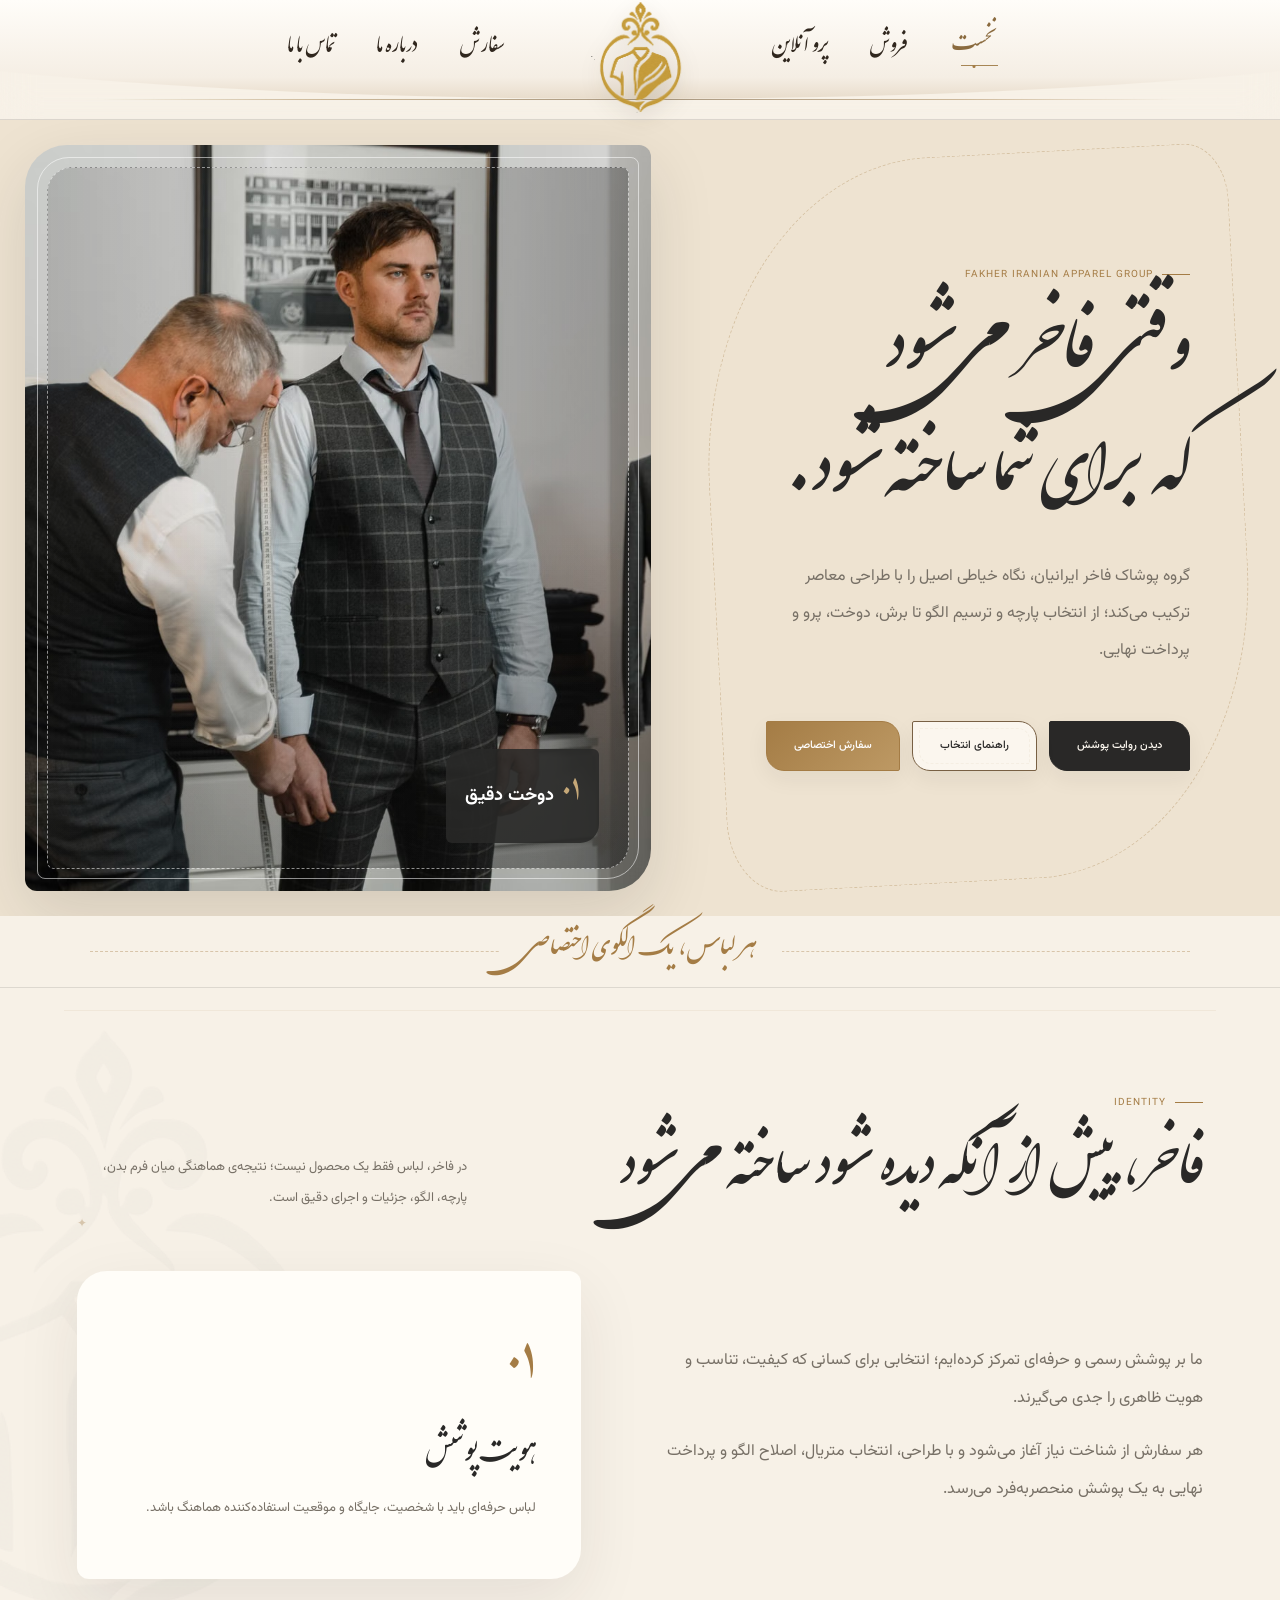
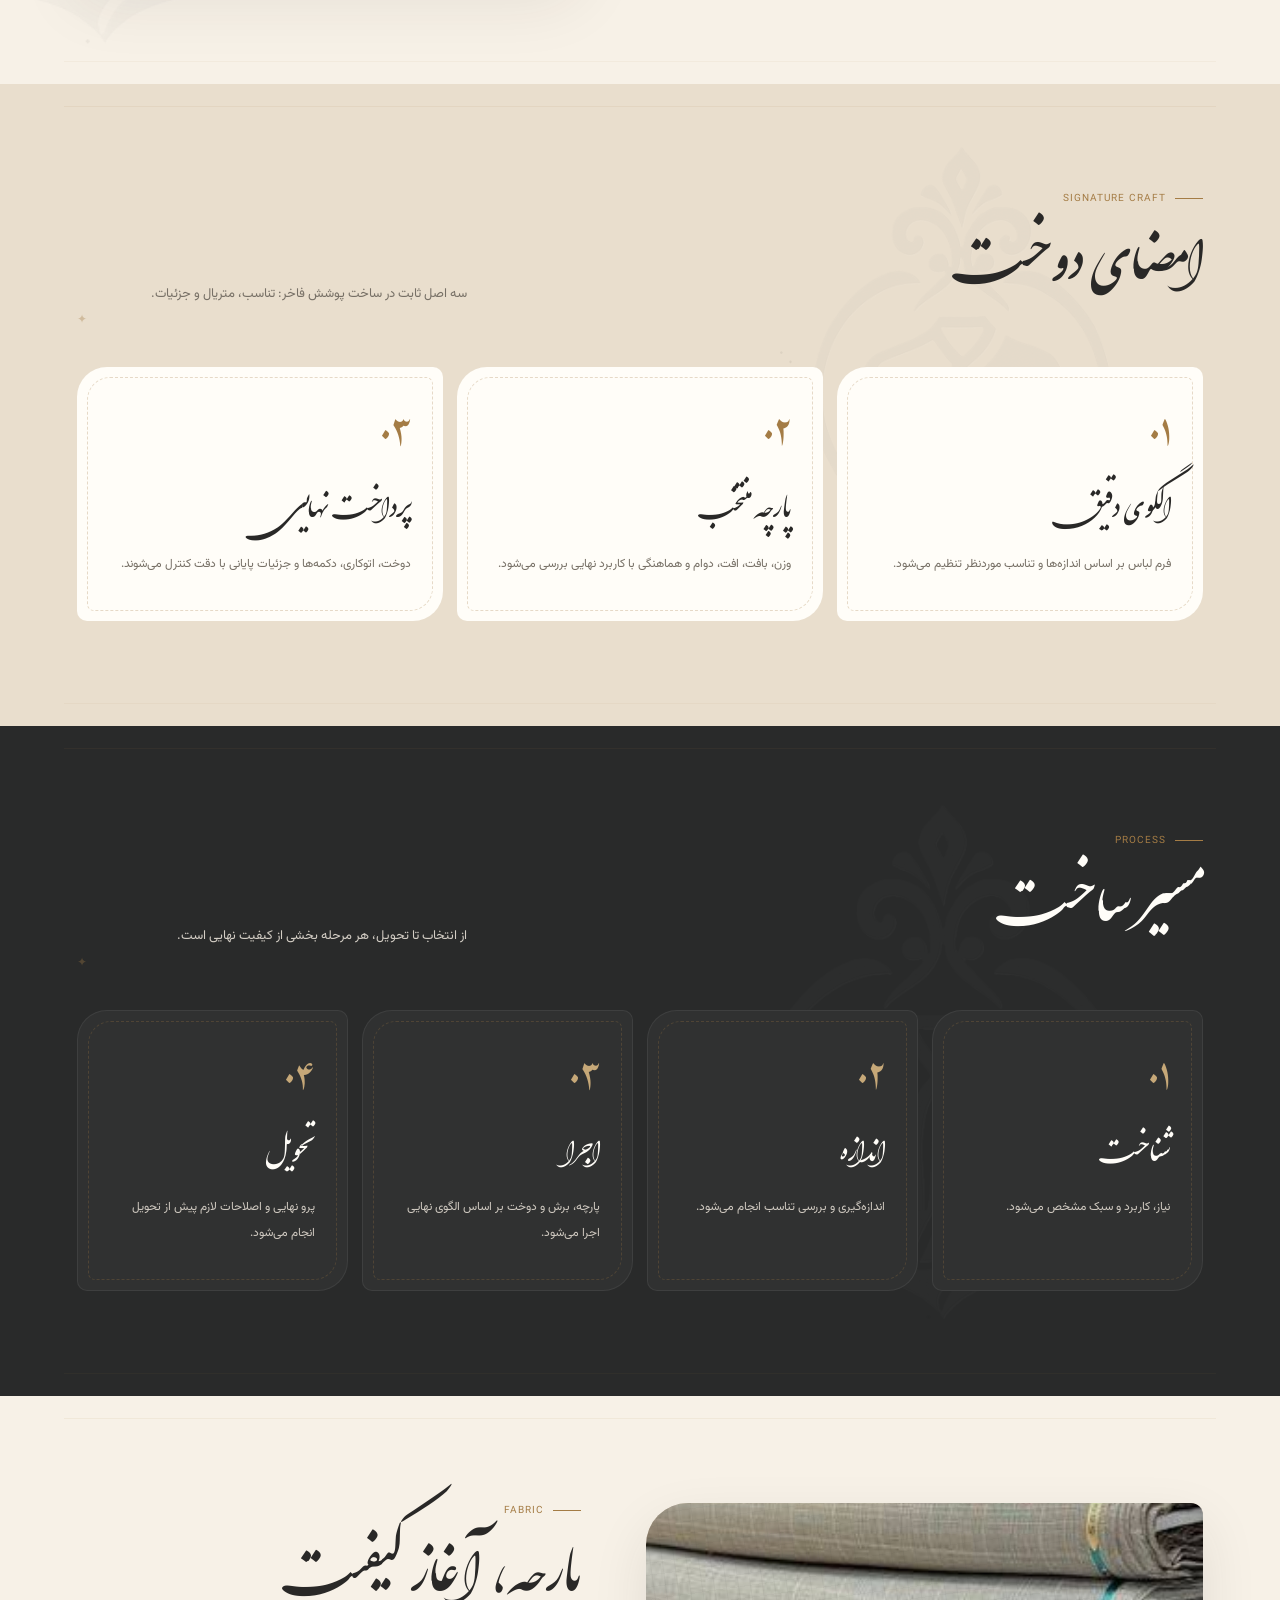
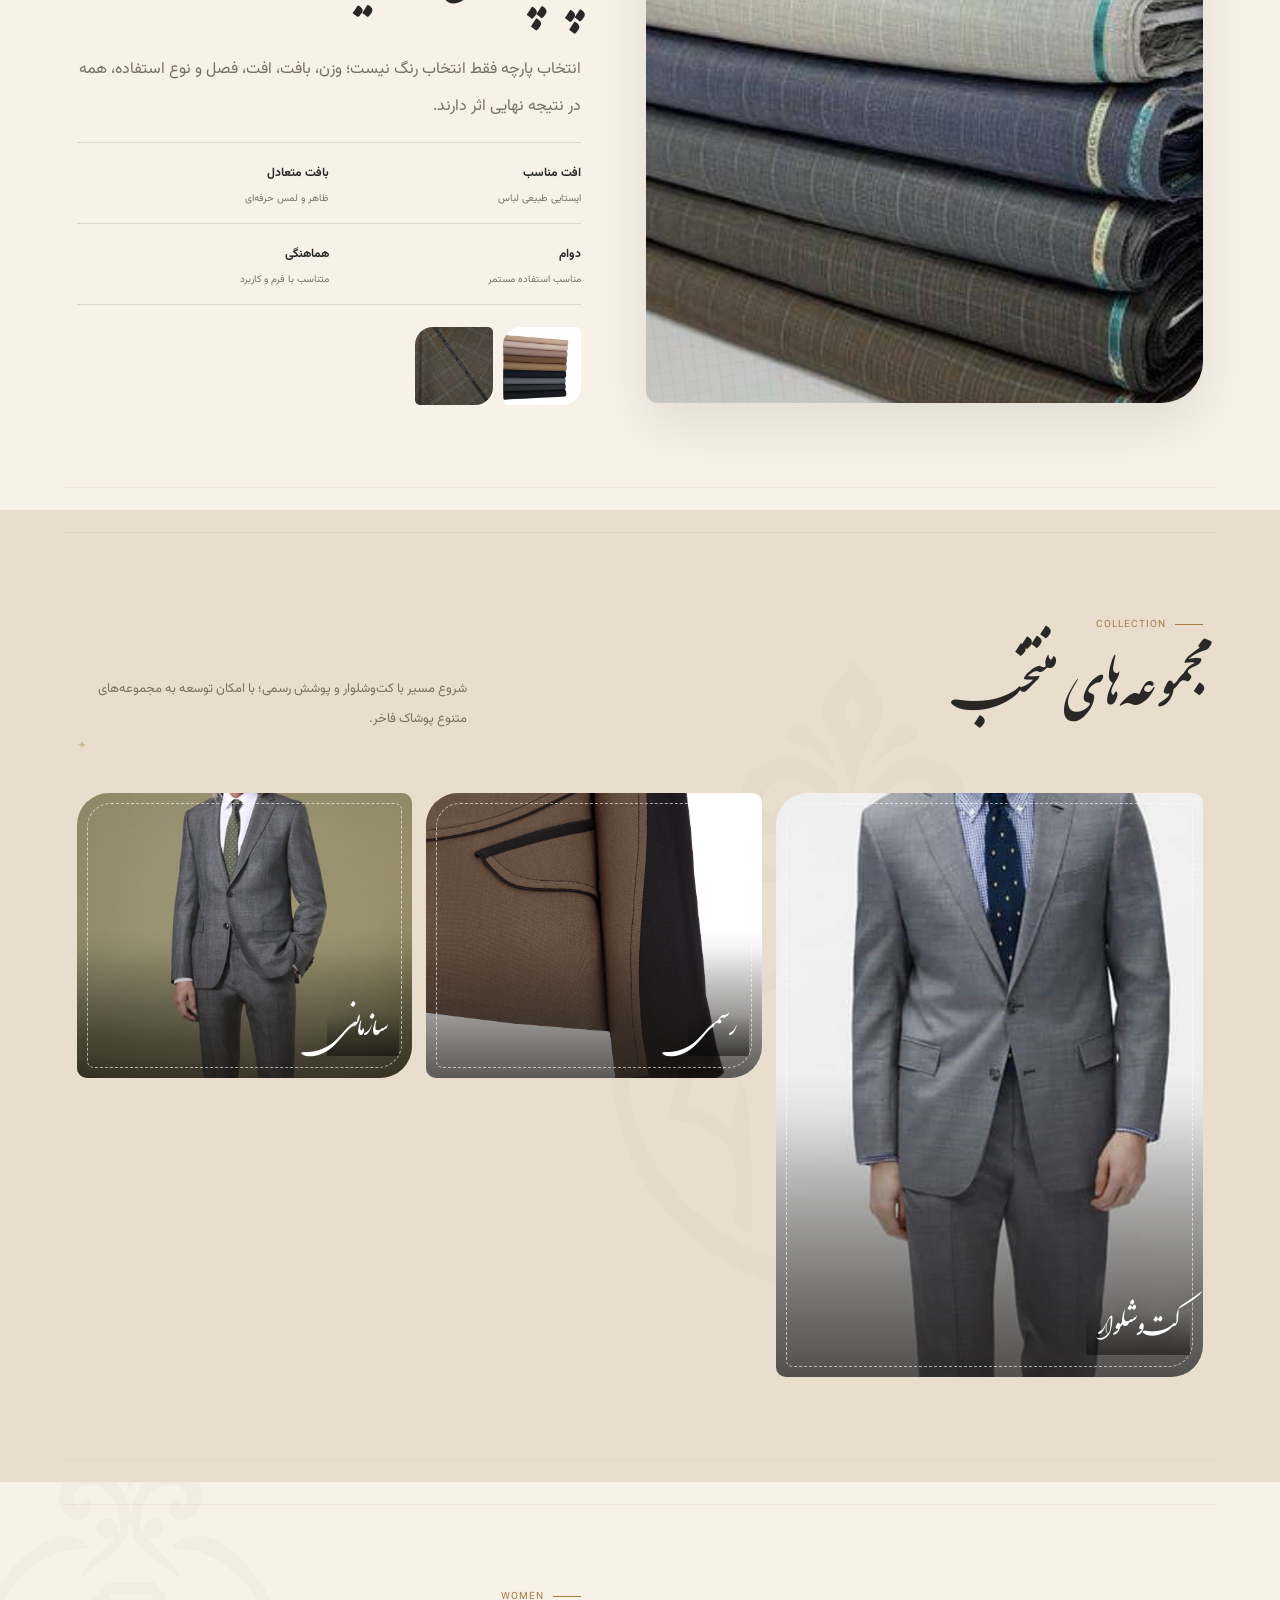
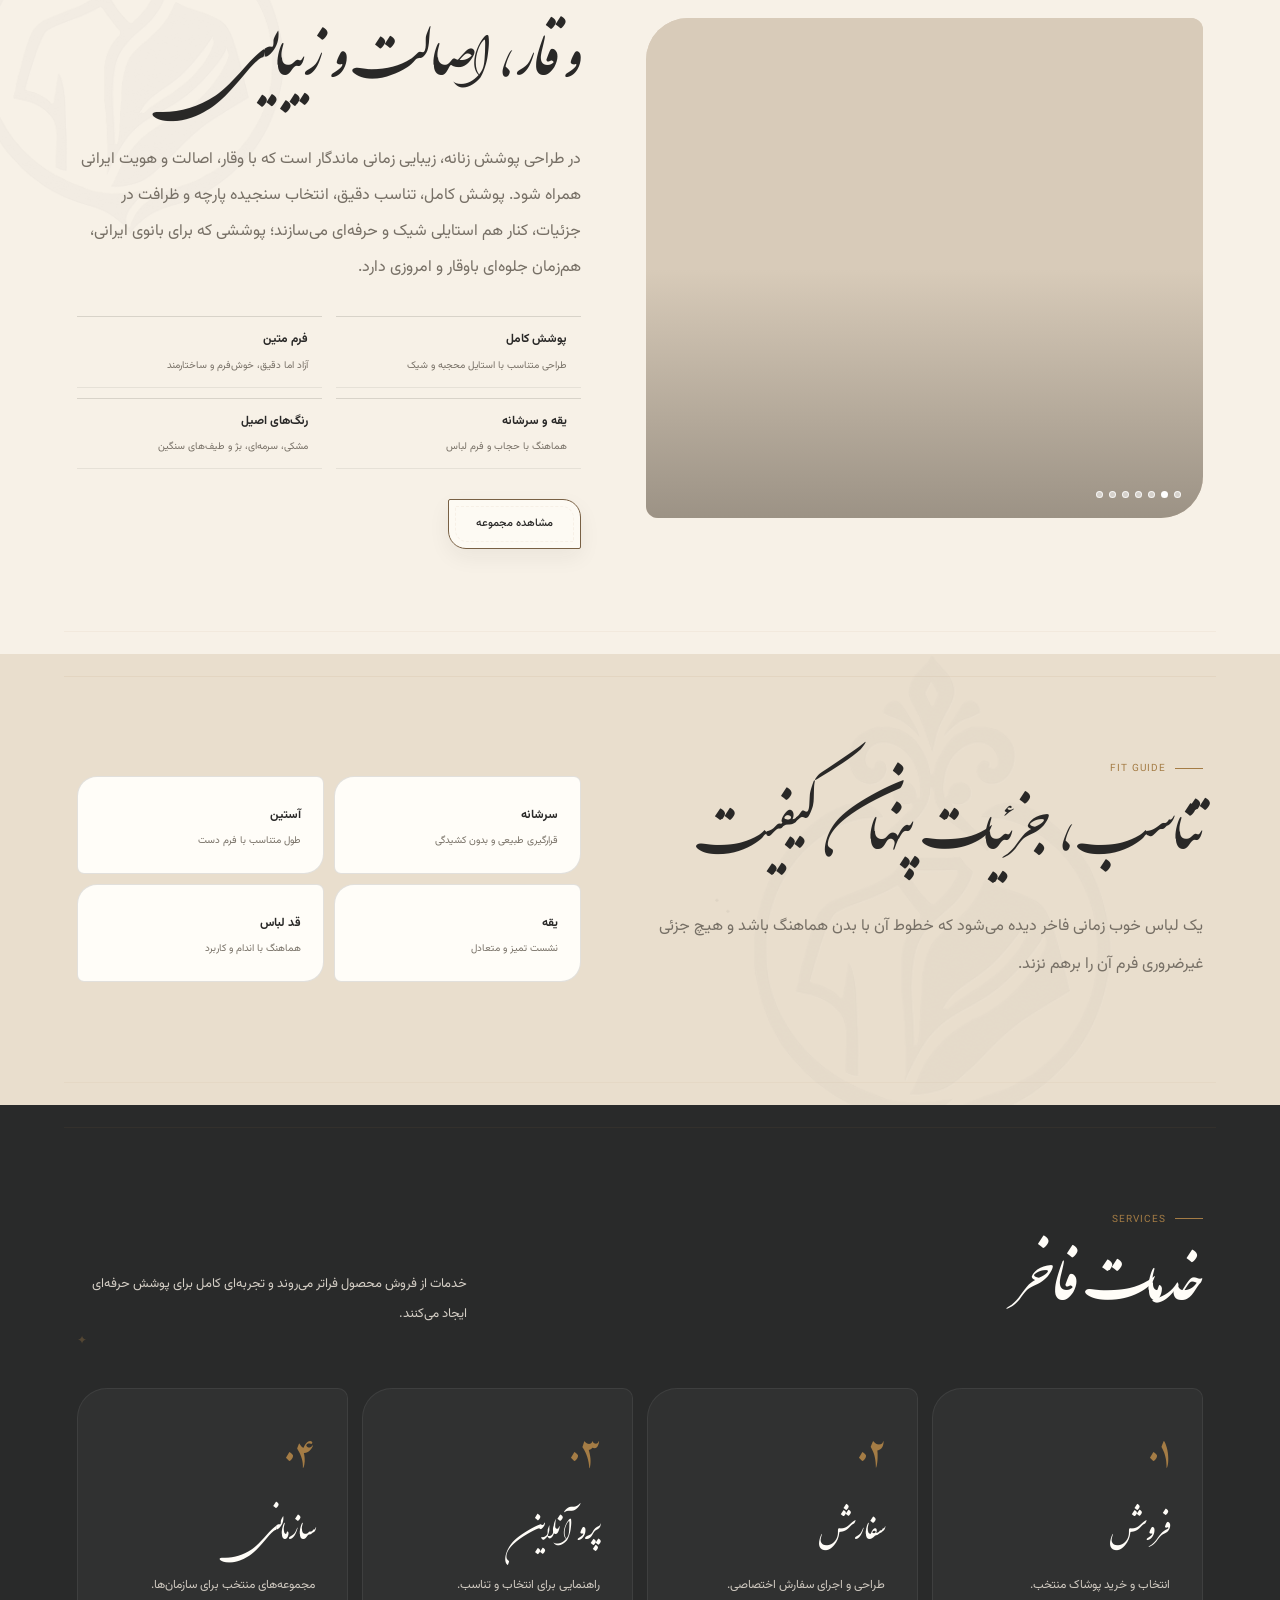
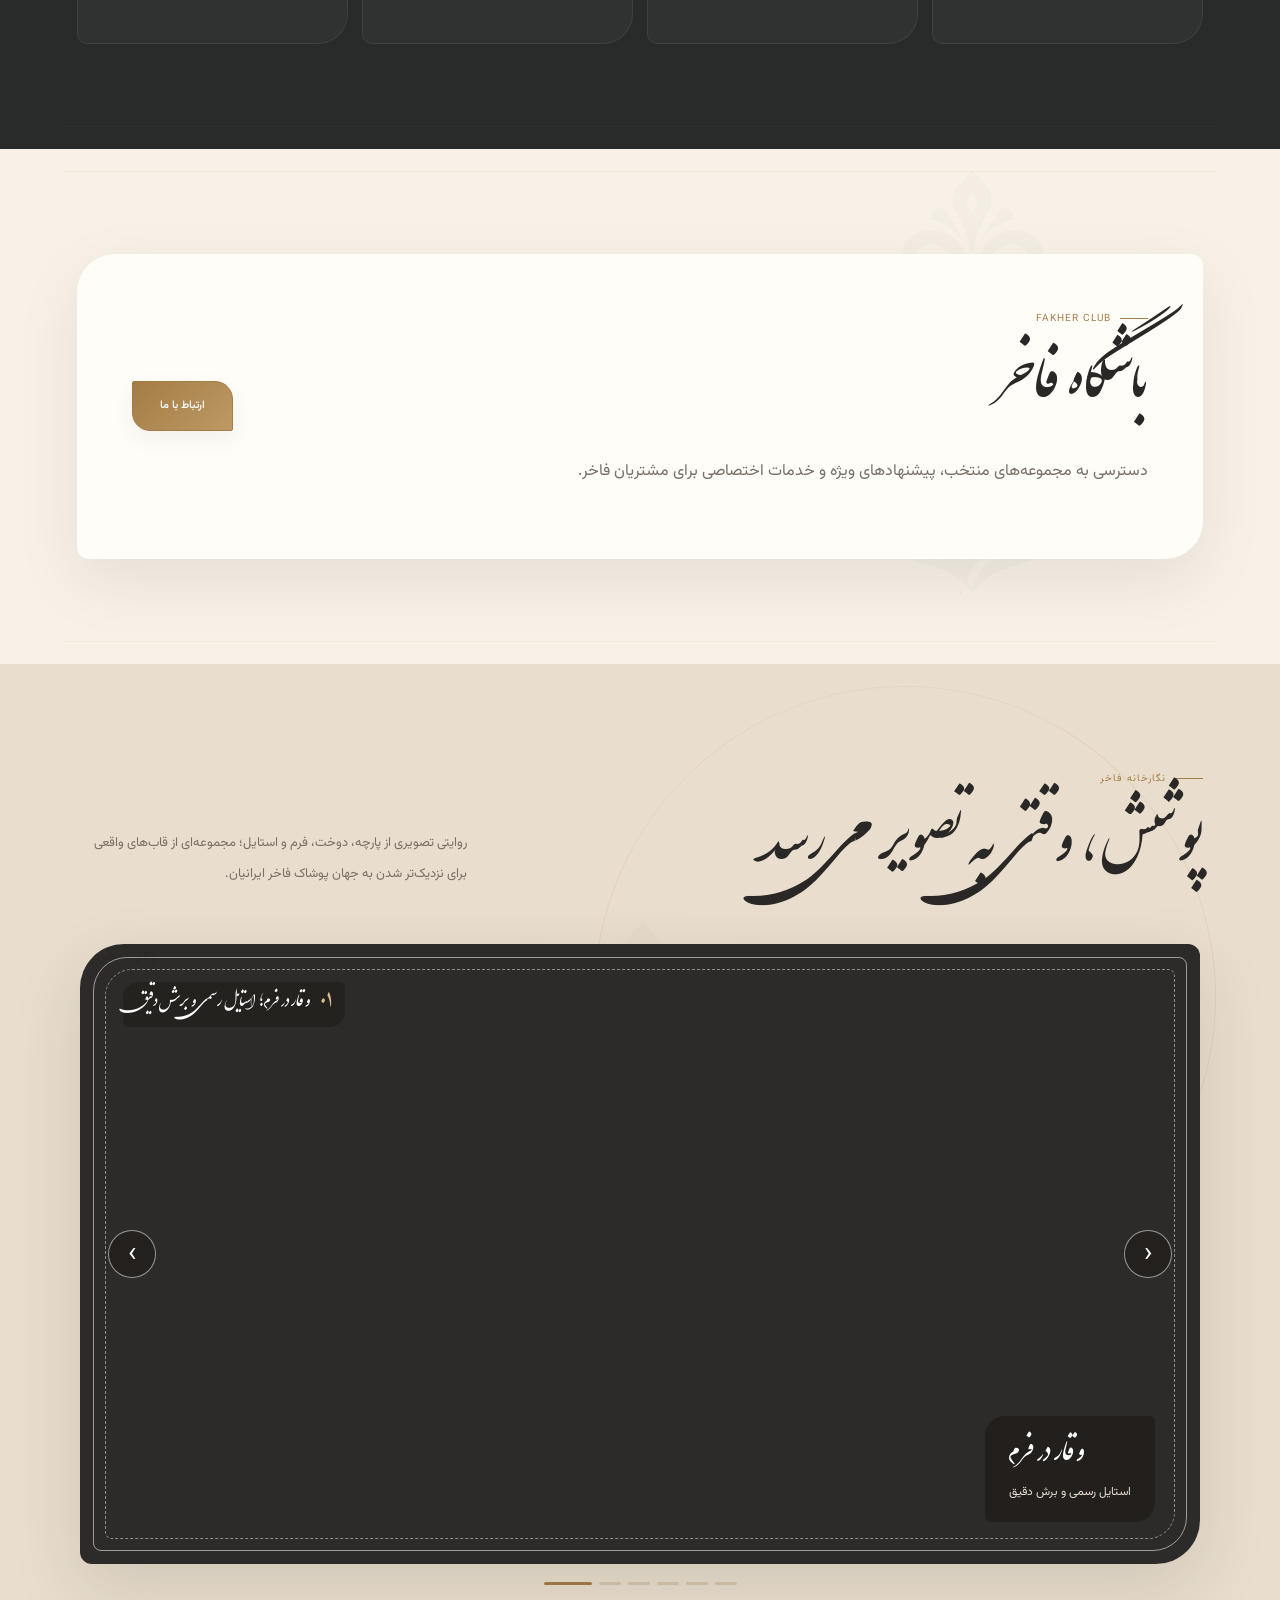
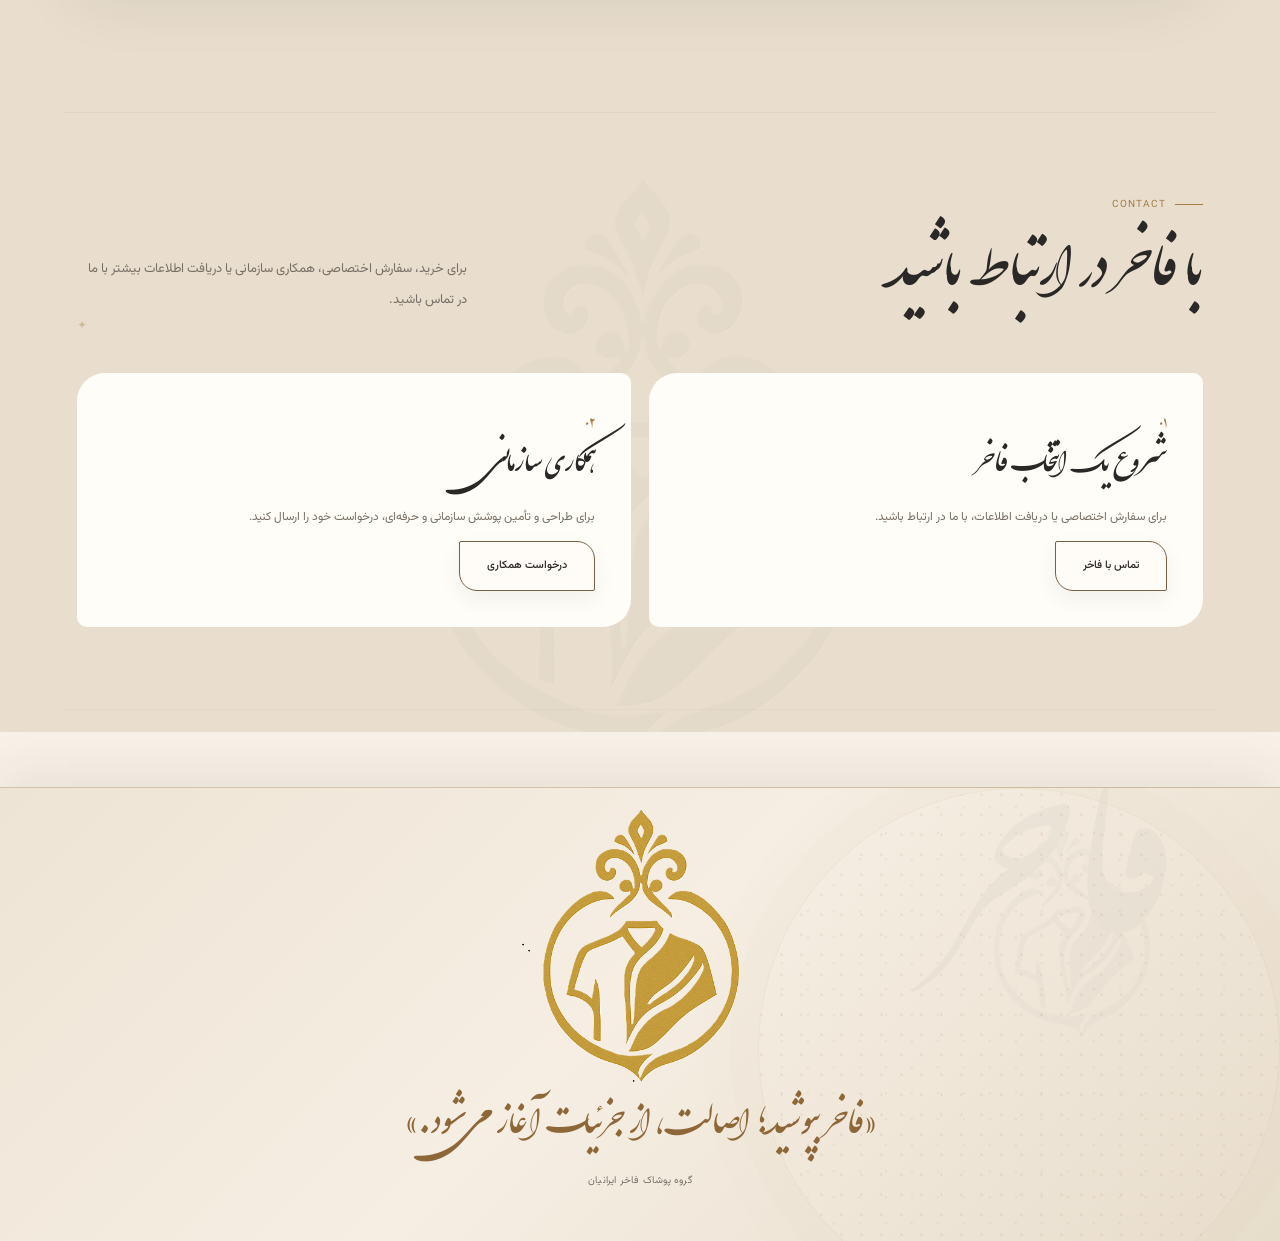
==== commit 0b3e662b: "Fix women slider image display with explicit JS state" ====
--- a/index.html
+++ b/index.html
@@ -1 +1 @@
-<!doctype html><html lang="fa" dir="rtl"><head><meta charset="utf-8"><meta name="viewport" content="width=device-width,initial-scale=1"><meta name="theme-color" content="#f7f1e7"><meta name="description" content="گروه پوشاک فاخر ایرانیان؛ طراحی، پارچه و دوخت دقیق برای پوشش رسمی و سازمانی."><link rel="icon" type="image/png" href="assets/images/logo.png"><link rel="stylesheet" href="assets/css/site.css"><link rel="stylesheet" href="assets/css/shell.css"><link rel="stylesheet" href="assets/css/home.css"><link rel="stylesheet" href="assets/css/refinement.css"><style>.fabric-art{background-image:none!important;background:#d8cbb9!important;position:relative!important;overflow:hidden!important}.fabric-art>.fabric-main-image{position:absolute!important;inset:0!important;width:100%!important;height:100%!important;object-fit:cover!important;object-position:center!important;display:block!important;z-index:0!important}.fabric-art:before{content:''!important;position:absolute!important;inset:0!important;background:linear-gradient(135deg,rgba(20,18,16,.08),transparent 45%,rgba(20,18,16,.18)),repeating-linear-gradient(90deg,rgba(255,255,255,.035) 0 1px,transparent 1px 12px)!important;z-index:1!important;transform:none!important;pointer-events:none!important}.fabric-art>.fabric-pattern{display:none!important}.fabric-piece{display:none!important}.fabric-swatches{display:grid!important;grid-template-columns:repeat(2,78px)!important;gap:10px!important;margin-top:22px!important}.fabric-swatches img{display:block!important;width:78px!important;height:78px!important;object-fit:cover!important;border-radius:18px 5px 18px 5px!important;border:1px solid rgba(164,124,69,.35)!important;box-shadow:0 8px 20px rgba(41,40,39,.12)!important}.modest-art{position:relative!important;overflow:hidden!important;background:#d8cbb9!important}.modest-art .women-slider-main{position:absolute!important;inset:0!important;width:100%!important;height:100%!important;display:block!important;background:none!important;animation:none!important;z-index:0!important}.modest-art .women-slider-main img{position:absolute!important;inset:0!important;width:100%!important;height:100%!important;object-fit:cover!important;object-position:center!important;display:block!important;opacity:0!important;visibility:hidden!important;animation:womenFade 28s steps(1,end) infinite!important}.modest-art .women-slider-main img:nth-child(1){animation-delay:0s!important}.modest-art .women-slider-main img:nth-child(2){animation-delay:4s!important}.modest-art .women-slider-main img:nth-child(3){animation-delay:8s!important}.modest-art .women-slider-main img:nth-child(4){animation-delay:12s!important}.modest-art .women-slider-main img:nth-child(5){animation-delay:16s!important}.modest-art .women-slider-main img:nth-child(6){animation-delay:20s!important}.modest-art .women-slider-main img:nth-child(7){animation-delay:24s!important}@keyframes womenFade{0%,13.9%{opacity:1;visibility:visible}14%,100%{opacity:0;visibility:hidden}}.modest-art:before{z-index:2!important;pointer-events:none!important}.women-slider-progress{position:absolute!important;right:22px!important;bottom:20px!important;z-index:4!important;display:flex!important;gap:6px!important}.women-slider-dot{display:block!important;width:7px!important;height:7px!important;border-radius:50%!important;background:rgba(255,255,255,.55)!important;border:1px solid rgba(255,255,255,.7)!important}.women-slider-dot.active{background:#fff!important}@media(max-width:680px){.fabric-swatches{grid-template-columns:repeat(2,64px)!important}.fabric-swatches img{width:64px!important;height:64px!important}.women-slider-progress{right:16px!important;bottom:15px!important}}</style><title>گروه پوشاک فاخر ایرانیان | FAKHER</title></head><body><div class="page"><div class="content"><main><section class="hero"><div class="hero-copy"><div class="eyebrow">FAKHER IRANIAN APPAREL GROUP</div><h1>وقتی فاخر می‌شود<br>که برای شما ساخته شود.</h1><p class="hero-lead">گروه پوشاک فاخر ایرانیان، نگاه خیاطی اصیل را با طراحی معاصر ترکیب می‌کند؛ از انتخاب پارچه و ترسیم الگو تا برش، دوخت، پرو و پرداخت نهایی.</p><div class="actions"><a class="btn dark" href="#collection">دیدن روایت پوشش</a><a class="btn" href="#guide">راهنمای انتخاب</a><a class="btn gold" href="pages/order.html">سفارش اختصاصی</a></div></div><div class="hero-photo"><div class="hero-photo-frame" style="background-image:url('assets/images/pichero.jpg');background-size:cover;background-position:center"><div class="hero-suit"></div><div class="hero-badge"><span class="num">۰۱</span><strong>دوخت دقیق</strong></div></div></div></section><div class="hero-note"><span>هر لباس، یک الگوی اختصاصی</span></div><section class="section identity"><div class="inner"><div class="section-head"><div><div class="eyebrow">IDENTITY</div><h2 class="section-title">فاخر، پیش از آنکه دیده شود ساخته می‌شود</h2></div><p class="section-desc">در فاخر، لباس فقط یک محصول نیست؛ نتیجه‌ی هماهنگی میان فرم بدن، پارچه، الگو، جزئیات و اجرای دقیق است.</p></div><div class="identity-grid"><div class="identity-copy"><p>ما بر پوشش رسمی و حرفه‌ای تمرکز کرده‌ایم؛ انتخابی برای کسانی که کیفیت، تناسب و هویت ظاهری را جدی می‌گیرند.</p><p>هر سفارش از شناخت نیاز آغاز می‌شود و با طراحی، انتخاب متریال، اصلاح الگو و پرداخت نهایی به یک پوشش منحصربه‌فرد می‌رسد.</p></div><div class="note-card"><span class="num">۰۱</span><h3>هویت پوشش</h3><p>لباس حرفه‌ای باید با شخصیت، جایگاه و موقعیت استفاده‌کننده هماهنگ باشد.</p></div></div></div></section><section class="section signature"><div class="inner"><div class="section-head"><div><div class="eyebrow">SIGNATURE CRAFT</div><h2 class="section-title">امضای دوخت</h2></div><p class="section-desc">سه اصل ثابت در ساخت پوشش فاخر: تناسب، متریال و جزئیات.</p></div><div class="signature-grid"><article class="signature-card"><span class="num">۰۱</span><h3>الگوی دقیق</h3><p>فرم لباس بر اساس اندازه‌ها و تناسب موردنظر تنظیم می‌شود.</p></article><article class="signature-card"><span class="num">۰۲</span><h3>پارچه منتخب</h3><p>وزن، بافت، افت، دوام و هماهنگی با کاربرد نهایی بررسی می‌شود.</p></article><article class="signature-card"><span class="num">۰۳</span><h3>پرداخت نهایی</h3><p>دوخت، اتوکاری، دکمه‌ها و جزئیات پایانی با دقت کنترل می‌شوند.</p></article></div></div></section><section class="section process"><div class="inner"><div class="section-head"><div><div class="eyebrow">PROCESS</div><h2 class="section-title">مسیر ساخت</h2></div><p class="section-desc">از انتخاب تا تحویل، هر مرحله بخشی از کیفیت نهایی است.</p></div><div class="process-grid"><article class="process-item"><span class="num">۰۱</span><h3>شناخت</h3><p>نیاز، کاربرد و سبک مشخص می‌شود.</p></article><article class="process-item"><span class="num">۰۲</span><h3>اندازه</h3><p>اندازه‌گیری و بررسی تناسب انجام می‌شود.</p></article><article class="process-item"><span class="num">۰۳</span><h3>اجرا</h3><p>پارچه، برش و دوخت بر اساس الگوی نهایی اجرا می‌شود.</p></article><article class="process-item"><span class="num">۰۴</span><h3>تحویل</h3><p>پرو نهایی و اصلاحات لازم پیش از تحویل انجام می‌شود.</p></article></div></div></section><section class="section fabric"><div class="inner"><div class="fabric-grid"><div class="fabric-art"><img class="fabric-main-image" src="assets/images/parche1.jpg" alt="پارچه منتخب فاخر"></div><div class="fabric-copy"><div class="eyebrow">FABRIC</div><h2 class="section-title">پارچه، آغاز کیفیت</h2><p>انتخاب پارچه فقط انتخاب رنگ نیست؛ وزن، بافت، افت، فصل و نوع استفاده، همه در نتیجه نهایی اثر دارند.</p><div class="fabric-list"><div><b>افت مناسب</b><span>ایستایی طبیعی لباس</span></div><div><b>بافت متعادل</b><span>ظاهر و لمس حرفه‌ای</span></div><div><b>دوام</b><span>مناسب استفاده مستمر</span></div><div><b>هماهنگی</b><span>متناسب با فرم و کاربرد</span></div></div><div class="fabric-swatches"><img src="assets/images/parche2.jpg" alt="بافت پارچه منتخب" loading="lazy"><img src="assets/images/parche3.jpg" alt="پارچه و متریال فاخر" loading="lazy"></div></div></div></div></section><section id="collection" class="section collection"><div class="inner"><div class="section-head"><div><div class="eyebrow">COLLECTION</div><h2 class="section-title">مجموعه‌های منتخب</h2></div><p class="section-desc">شروع مسیر با کت‌وشلوار و پوشش رسمی؛ با امکان توسعه به مجموعه‌های متنوع پوشاک فاخر.</p></div><div class="collection-grid"><div class="fashion-card"><div class="mannequin"></div><span class="label">کت‌وشلوار</span></div><div class="fashion-card"><div class="mannequin"></div><span class="label">رسمی</span></div><div class="fashion-card"><div class="mannequin"></div><span class="label">سازمانی</span></div></div></div></section><section class="section modest"><div class="inner"><div class="modest-grid"><div class="modest-art women-slider"><div class="women-slider-main"><img src="assets/images/zpic1.jpg" alt="پوشش زنانه فاخر"><img src="assets/images/zpic2.jpg" alt="پوشش زنانه فاخر"><img src="assets/images/zpic3.jpg" alt="پوشش زنانه فاخر"><img src="assets/images/zpic4.jpg" alt="پوشش زنانه فاخر"><img src="assets/images/zpic5.jpg" alt="پوشش زنانه فاخر"><img src="assets/images/zpic6.jpg" alt="پوشش زنانه فاخر"><img src="assets/images/zpic7.jpg" alt="پوشش زنانه فاخر"></div><div class="women-slider-progress"><span class="women-slider-dot active"></span><span class="women-slider-dot"></span><span class="women-slider-dot"></span><span class="women-slider-dot"></span><span class="women-slider-dot"></span><span class="women-slider-dot"></span><span class="women-slider-dot"></span></div></div><div class="modest-copy"><div class="eyebrow">WOMEN</div><h2 class="section-title">وقار، اصالت و زیبایی</h2><p>در طراحی پوشش زنانه، زیبایی زمانی ماندگار است که با وقار، اصالت و هویت ایرانی همراه شود. پوشش کامل، تناسب دقیق، انتخاب سنجیده پارچه و ظرافت در جزئیات، کنار هم استایلی شیک و حرفه‌ای می‌سازند؛ پوششی که برای بانوی ایرانی، هم‌زمان جلوه‌ای باوقار و امروزی دارد.</p><div class="modest-features"><div><b>پوشش کامل</b><span>طراحی متناسب با استایل محجبه و شیک</span></div><div><b>فرم متین</b><span>آزاد اما دقیق، خوش‌فرم و ساختارمند</span></div><div><b>یقه و سرشانه</b><span>هماهنگ با حجاب و فرم لباس</span></div><div><b>رنگ‌های اصیل</b><span>مشکی، سرمه‌ای، بژ و طیف‌های سنگین</span></div></div><a class="btn" href="pages/sales.html">مشاهده مجموعه</a></div></div></div></section><section id="guide" class="section fit"><div class="inner"><div class="fit-grid"><div class="fit-copy"><div class="eyebrow">FIT GUIDE</div><h2 class="section-title">تناسب، جزئیات پنهان کیفیت</h2><p>یک لباس خوب زمانی فاخر دیده می‌شود که خطوط آن با بدن هماهنگ باشد و هیچ جزئی غیرضروری فرم آن را برهم نزند.</p></div><div class="fit-list"><div><b>سرشانه</b><span>قرارگیری طبیعی و بدون کشیدگی</span></div><div><b>آستین</b><span>طول متناسب با فرم دست</span></div><div><b>یقه</b><span>نشست تمیز و متعادل</span></div><div><b>قد لباس</b><span>هماهنگ با اندام و کاربرد</span></div></div></div></div></section><section class="section services"><div class="inner"><div class="section-head"><div><div class="eyebrow">SERVICES</div><h2 class="section-title">خدمات فاخر</h2></div><p class="section-desc">خدمات از فروش محصول فراتر می‌روند و تجربه‌ای کامل برای پوشش حرفه‌ای ایجاد می‌کنند.</p></div><div class="service-grid"><article class="service-card"><span class="num">۰۱</span><h3>فروش</h3><p>انتخاب و خرید پوشاک منتخب.</p></article><article class="service-card"><span class="num">۰۲</span><h3>سفارش</h3><p>طراحی و اجرای سفارش اختصاصی.</p></article><article class="service-card"><span class="num">۰۳</span><h3>پرو آنلاین</h3><p>راهنمایی برای انتخاب و تناسب.</p></article><article class="service-card"><span class="num">۰۴</span><h3>سازمانی</h3><p>مجموعه‌های منتخب برای سازمان‌ها.</p></article></div></div></section><section class="section club"><div class="inner"><div class="club-box"><div><div class="eyebrow">FAKHER CLUB</div><h2>باشگاه فاخر</h2><p>دسترسی به مجموعه‌های منتخب، پیشنهادهای ویژه و خدمات اختصاصی برای مشتریان فاخر.</p></div><a class="btn gold" href="pages/contact.html">ارتباط با ما</a></div></div></section><section class="section contact"><div class="inner"><div class="section-head"><div><div class="eyebrow">CONTACT</div><h2 class="section-title">با فاخر در ارتباط باشید</h2></div><p class="section-desc">برای خرید، سفارش اختصاصی، همکاری سازمانی یا دریافت اطلاعات بیشتر با ما در تماس باشید.</p></div><div class="contact-grid"><div class="contact-card"><span class="num">۰۱</span><h3>شروع یک انتخاب فاخر</h3><p>برای سفارش اختصاصی یا دریافت اطلاعات، با ما در ارتباط باشید.</p><a class="btn" href="pages/contact.html">تماس با فاخر</a></div><div class="contact-card"><span class="num">۰۲</span><h3>همکاری سازمانی</h3><p>برای طراحی و تأمین پوشش سازمانی و حرفه‌ای، درخواست خود را ارسال کنید.</p><a class="btn" href="pages/contact.html">درخواست همکاری</a></div></div></div></section></main></div></div><script src="assets/js/shell.js"></script></body></html>+<!doctype html><html lang="fa" dir="rtl"><head><meta charset="utf-8"><meta name="viewport" content="width=device-width,initial-scale=1"><meta name="theme-color" content="#f7f1e7"><meta name="description" content="گروه پوشاک فاخر ایرانیان؛ طراحی، پارچه و دوخت دقیق برای پوشش رسمی و سازمانی."><link rel="icon" type="image/png" href="assets/images/logo.png"><link rel="stylesheet" href="assets/css/site.css"><link rel="stylesheet" href="assets/css/shell.css"><link rel="stylesheet" href="assets/css/home.css"><link rel="stylesheet" href="assets/css/refinement.css"><style>.modest-art.women-slider{position:relative!important;overflow:hidden!important;background:#d8cbb9!important}.women-slider-main{position:absolute!important;inset:0!important;width:100%!important;height:100%!important;margin:0!important}.women-slider-main img{position:absolute!important;inset:0!important;width:100%!important;height:100%!important;object-fit:cover!important;object-position:center!important;display:block!important;opacity:0!important;visibility:hidden!important;transition:opacity .8s ease!important}.women-slider-main img.active{opacity:1!important;visibility:visible!important}.women-slider-progress{position:absolute!important;right:22px!important;bottom:20px!important;z-index:5!important;display:flex!important;gap:6px!important}.women-slider-dot{width:7px!important;height:7px!important;border-radius:50%!important;background:rgba(255,255,255,.55)!important;border:1px solid rgba(255,255,255,.8)!important;padding:0!important}.women-slider-dot.active{background:#fff!important}.fabric-art{position:relative!important;overflow:hidden!important;background:#d8cbb9!important}.fabric-art>.fabric-main-image{position:absolute!important;inset:0!important;width:100%!important;height:100%!important;object-fit:cover!important;display:block!important;z-index:0!important}.fabric-art>.fabric-pattern,.fabric-piece{display:none!important}.fabric-swatches{display:grid!important;grid-template-columns:repeat(2,78px)!important;gap:10px!important;margin-top:22px!important}.fabric-swatches img{display:block!important;width:78px!important;height:78px!important;object-fit:cover!important;border-radius:18px 5px 18px 5px!important}@media(max-width:680px){.fabric-swatches{grid-template-columns:repeat(2,64px)!important}.fabric-swatches img{width:64px!important;height:64px!important}.women-slider-progress{right:16px!important;bottom:15px!important}}</style><title>گروه پوشاک فاخر ایرانیان | FAKHER</title></head><body><div class="page"><div class="content"><main><section class="hero"><div class="hero-copy"><div class="eyebrow">FAKHER IRANIAN APPAREL GROUP</div><h1>وقتی فاخر می‌شود<br>که برای شما ساخته شود.</h1><p class="hero-lead">گروه پوشاک فاخر ایرانیان، نگاه خیاطی اصیل را با طراحی معاصر ترکیب می‌کند؛ از انتخاب پارچه و ترسیم الگو تا برش، دوخت، پرو و پرداخت نهایی.</p><div class="actions"><a class="btn dark" href="#collection">دیدن روایت پوشش</a><a class="btn" href="#guide">راهنمای انتخاب</a><a class="btn gold" href="pages/order.html">سفارش اختصاصی</a></div></div><div class="hero-photo"><div class="hero-photo-frame" style="background-image:url('assets/images/pichero.jpg');background-size:cover;background-position:center"><div class="hero-suit"></div><div class="hero-badge"><span class="num">۰۱</span><strong>دوخت دقیق</strong></div></div></div></section><div class="hero-note"><span>هر لباس، یک الگوی اختصاصی</span></div><section class="section identity"><div class="inner"><div class="section-head"><div><div class="eyebrow">IDENTITY</div><h2 class="section-title">فاخر، پیش از آنکه دیده شود ساخته می‌شود</h2></div><p class="section-desc">در فاخر، لباس فقط یک محصول نیست؛ نتیجه‌ی هماهنگی میان فرم بدن، پارچه، الگو، جزئیات و اجرای دقیق است.</p></div><div class="identity-grid"><div class="identity-copy"><p>ما بر پوشش رسمی و حرفه‌ای تمرکز کرده‌ایم؛ انتخابی برای کسانی که کیفیت، تناسب و هویت ظاهری را جدی می‌گیرند.</p><p>هر سفارش از شناخت نیاز آغاز می‌شود و با طراحی، انتخاب متریال، اصلاح الگو و پرداخت نهایی به یک پوشش منحصربه‌فرد می‌رسد.</p></div><div class="note-card"><span class="num">۰۱</span><h3>هویت پوشش</h3><p>لباس حرفه‌ای باید با شخصیت، جایگاه و موقعیت استفاده‌کننده هماهنگ باشد.</p></div></div></div></section><section class="section signature"><div class="inner"><div class="section-head"><div><div class="eyebrow">SIGNATURE CRAFT</div><h2 class="section-title">امضای دوخت</h2></div><p class="section-desc">سه اصل ثابت در ساخت پوشش فاخر: تناسب، متریال و جزئیات.</p></div><div class="signature-grid"><article class="signature-card"><span class="num">۰۱</span><h3>الگوی دقیق</h3><p>فرم لباس بر اساس اندازه‌ها و تناسب موردنظر تنظیم می‌شود.</p></article><article class="signature-card"><span class="num">۰۲</span><h3>پارچه منتخب</h3><p>وزن، بافت، افت، دوام و هماهنگی با کاربرد نهایی بررسی می‌شود.</p></article><article class="signature-card"><span class="num">۰۳</span><h3>پرداخت نهایی</h3><p>دوخت، اتوکاری، دکمه‌ها و جزئیات پایانی با دقت کنترل می‌شوند.</p></article></div></div></section><section class="section process"><div class="inner"><div class="section-head"><div><div class="eyebrow">PROCESS</div><h2 class="section-title">مسیر ساخت</h2></div><p class="section-desc">از انتخاب تا تحویل، هر مرحله بخشی از کیفیت نهایی است.</p></div><div class="process-grid"><article class="process-item"><span class="num">۰۱</span><h3>شناخت</h3><p>نیاز، کاربرد و سبک مشخص می‌شود.</p></article><article class="process-item"><span class="num">۰۲</span><h3>اندازه</h3><p>اندازه‌گیری و بررسی تناسب انجام می‌شود.</p></article><article class="process-item"><span class="num">۰۳</span><h3>اجرا</h3><p>پارچه، برش و دوخت بر اساس الگوی نهایی اجرا می‌شود.</p></article><article class="process-item"><span class="num">۰۴</span><h3>تحویل</h3><p>پرو نهایی و اصلاحات لازم پیش از تحویل انجام می‌شود.</p></article></div></div></section><section class="section fabric"><div class="inner"><div class="fabric-grid"><div class="fabric-art"><img class="fabric-main-image" src="assets/images/parche1.jpg" alt="پارچه منتخب فاخر"></div><div class="fabric-copy"><div class="eyebrow">FABRIC</div><h2 class="section-title">پارچه، آغاز کیفیت</h2><p>انتخاب پارچه فقط انتخاب رنگ نیست؛ وزن، بافت، افت، فصل و نوع استفاده، همه در نتیجه نهایی اثر دارند.</p><div class="fabric-list"><div><b>افت مناسب</b><span>ایستایی طبیعی لباس</span></div><div><b>بافت متعادل</b><span>ظاهر و لمس حرفه‌ای</span></div><div><b>دوام</b><span>مناسب استفاده مستمر</span></div><div><b>هماهنگی</b><span>متناسب با فرم و کاربرد</span></div></div><div class="fabric-swatches"><img src="assets/images/parche2.jpg" alt="بافت پارچه منتخب" loading="lazy"><img src="assets/images/parche3.jpg" alt="پارچه و متریال فاخر" loading="lazy"></div></div></div></div></section><section id="collection" class="section collection"><div class="inner"><div class="section-head"><div><div class="eyebrow">COLLECTION</div><h2 class="section-title">مجموعه‌های منتخب</h2></div><p class="section-desc">شروع مسیر با کت‌وشلوار و پوشش رسمی؛ با امکان توسعه به مجموعه‌های متنوع پوشاک فاخر.</p></div><div class="collection-grid"><div class="fashion-card"><div class="mannequin"></div><span class="label">کت‌وشلوار</span></div><div class="fashion-card"><div class="mannequin"></div><span class="label">رسمی</span></div><div class="fashion-card"><div class="mannequin"></div><span class="label">سازمانی</span></div></div></div></section><section class="section modest"><div class="inner"><div class="modest-grid"><div class="modest-art women-slider"><div class="women-slider-main"><img src="assets/images/zpic1.jpg" alt="پوشش زنانه فاخر"><img src="assets/images/zpic2.jpg" alt="پوشش زنانه فاخر"><img src="assets/images/zpic3.jpg" alt="پوشش زنانه فاخر"><img src="assets/images/zpic4.jpg" alt="پوشش زنانه فاخر"><img src="assets/images/zpic5.jpg" alt="پوشش زنانه فاخر"><img src="assets/images/zpic6.jpg" alt="پوشش زنانه فاخر"><img src="assets/images/zpic7.jpg" alt="پوشش زنانه فاخر"></div><div class="women-slider-progress"><button class="women-slider-dot active" type="button" aria-label="تصویر ۱"></button><button class="women-slider-dot" type="button" aria-label="تصویر ۲"></button><button class="women-slider-dot" type="button" aria-label="تصویر ۳"></button><button class="women-slider-dot" type="button" aria-label="تصویر ۴"></button><button class="women-slider-dot" type="button" aria-label="تصویر ۵"></button><button class="women-slider-dot" type="button" aria-label="تصویر ۶"></button><button class="women-slider-dot" type="button" aria-label="تصویر ۷"></button></div></div><div class="modest-copy"><div class="eyebrow">WOMEN</div><h2 class="section-title">وقار، اصالت و زیبایی</h2><p>در طراحی پوشش زنانه، زیبایی زمانی ماندگار است که با وقار، اصالت و هویت ایرانی همراه شود. پوشش کامل، تناسب دقیق، انتخاب سنجیده پارچه و ظرافت در جزئیات، کنار هم استایلی شیک و حرفه‌ای می‌سازند؛ پوششی که برای بانوی ایرانی، هم‌زمان جلوه‌ای باوقار و امروزی دارد.</p><div class="modest-features"><div><b>پوشش کامل</b><span>طراحی متناسب با استایل محجبه و شیک</span></div><div><b>فرم متین</b><span>آزاد اما دقیق، خوش‌فرم و ساختارمند</span></div><div><b>یقه و سرشانه</b><span>هماهنگ با حجاب و فرم لباس</span></div><div><b>رنگ‌های اصیل</b><span>مشکی، سرمه‌ای، بژ و طیف‌های سنگین</span></div></div><a class="btn" href="pages/sales.html">مشاهده مجموعه</a></div></div></div></section><section id="guide" class="section fit"><div class="inner"><div class="fit-grid"><div class="fit-copy"><div class="eyebrow">FIT GUIDE</div><h2 class="section-title">تناسب، جزئیات پنهان کیفیت</h2><p>یک لباس خوب زمانی فاخر دیده می‌شود که خطوط آن با بدن هماهنگ باشد و هیچ جزئی غیرضروری فرم آن را برهم نزند.</p></div><div class="fit-list"><div><b>سرشانه</b><span>قرارگیری طبیعی و بدون کشیدگی</span></div><div><b>آستین</b><span>طول متناسب با فرم دست</span></div><div><b>یقه</b><span>نشست تمیز و متعادل</span></div><div><b>قد لباس</b><span>هماهنگ با اندام و کاربرد</span></div></div></div></div></section><section class="section services"><div class="inner"><div class="section-head"><div><div class="eyebrow">SERVICES</div><h2 class="section-title">خدمات فاخر</h2></div><p class="section-desc">خدمات از فروش محصول فراتر می‌روند و تجربه‌ای کامل برای پوشش حرفه‌ای ایجاد می‌کنند.</p></div><div class="service-grid"><article class="service-card"><span class="num">۰۱</span><h3>فروش</h3><p>انتخاب و خرید پوشاک منتخب.</p></article><article class="service-card"><span class="num">۰۲</span><h3>سفارش</h3><p>طراحی و اجرای سفارش اختصاصی.</p></article><article class="service-card"><span class="num">۰۳</span><h3>پرو آنلاین</h3><p>راهنمایی برای انتخاب و تناسب.</p></article><article class="service-card"><span class="num">۰۴</span><h3>سازمانی</h3><p>مجموعه‌های منتخب برای سازمان‌ها.</p></article></div></div></section><section class="section club"><div class="inner"><div class="club-box"><div><div class="eyebrow">FAKHER CLUB</div><h2>باشگاه فاخر</h2><p>دسترسی به مجموعه‌های منتخب، پیشنهادهای ویژه و خدمات اختصاصی برای مشتریان فاخر.</p></div><a class="btn gold" href="pages/contact.html">ارتباط با ما</a></div></div></section><section class="section contact"><div class="inner"><div class="section-head"><div><div class="eyebrow">CONTACT</div><h2 class="section-title">با فاخر در ارتباط باشید</h2></div><p class="section-desc">برای خرید، سفارش اختصاصی، همکاری سازمانی یا دریافت اطلاعات بیشتر با ما در تماس باشید.</p></div><div class="contact-grid"><div class="contact-card"><span class="num">۰۱</span><h3>شروع یک انتخاب فاخر</h3><p>برای سفارش اختصاصی یا دریافت اطلاعات، با ما در ارتباط باشید.</p><a class="btn" href="pages/contact.html">تماس با فاخر</a></div><div class="contact-card"><span class="num">۰۲</span><h3>همکاری سازمانی</h3><p>برای طراحی و تأمین پوشش سازمانی و حرفه‌ای، درخواست خود را ارسال کنید.</p><a class="btn" href="pages/contact.html">درخواست همکاری</a></div></div></div></section></main></div></div><script>(function(){var box=document.querySelector('.women-slider');if(!box)return;var imgs=[].slice.call(box.querySelectorAll('.women-slider-main img'));var dots=[].slice.call(box.querySelectorAll('.women-slider-dot'));var i=0,timer;function show(n){i=(n+imgs.length)%imgs.length;imgs.forEach(function(img,k){img.classList.toggle('active',k===i)});dots.forEach(function(dot,k){dot.classList.toggle('active',k===i)});}function restart(){clearInterval(timer);timer=setInterval(function(){show(i+1)},4500)}dots.forEach(function(dot,k){dot.addEventListener('click',function(){show(k);restart()})});show(0);restart();})();</script><script src="assets/js/shell.js"></script></body></html>
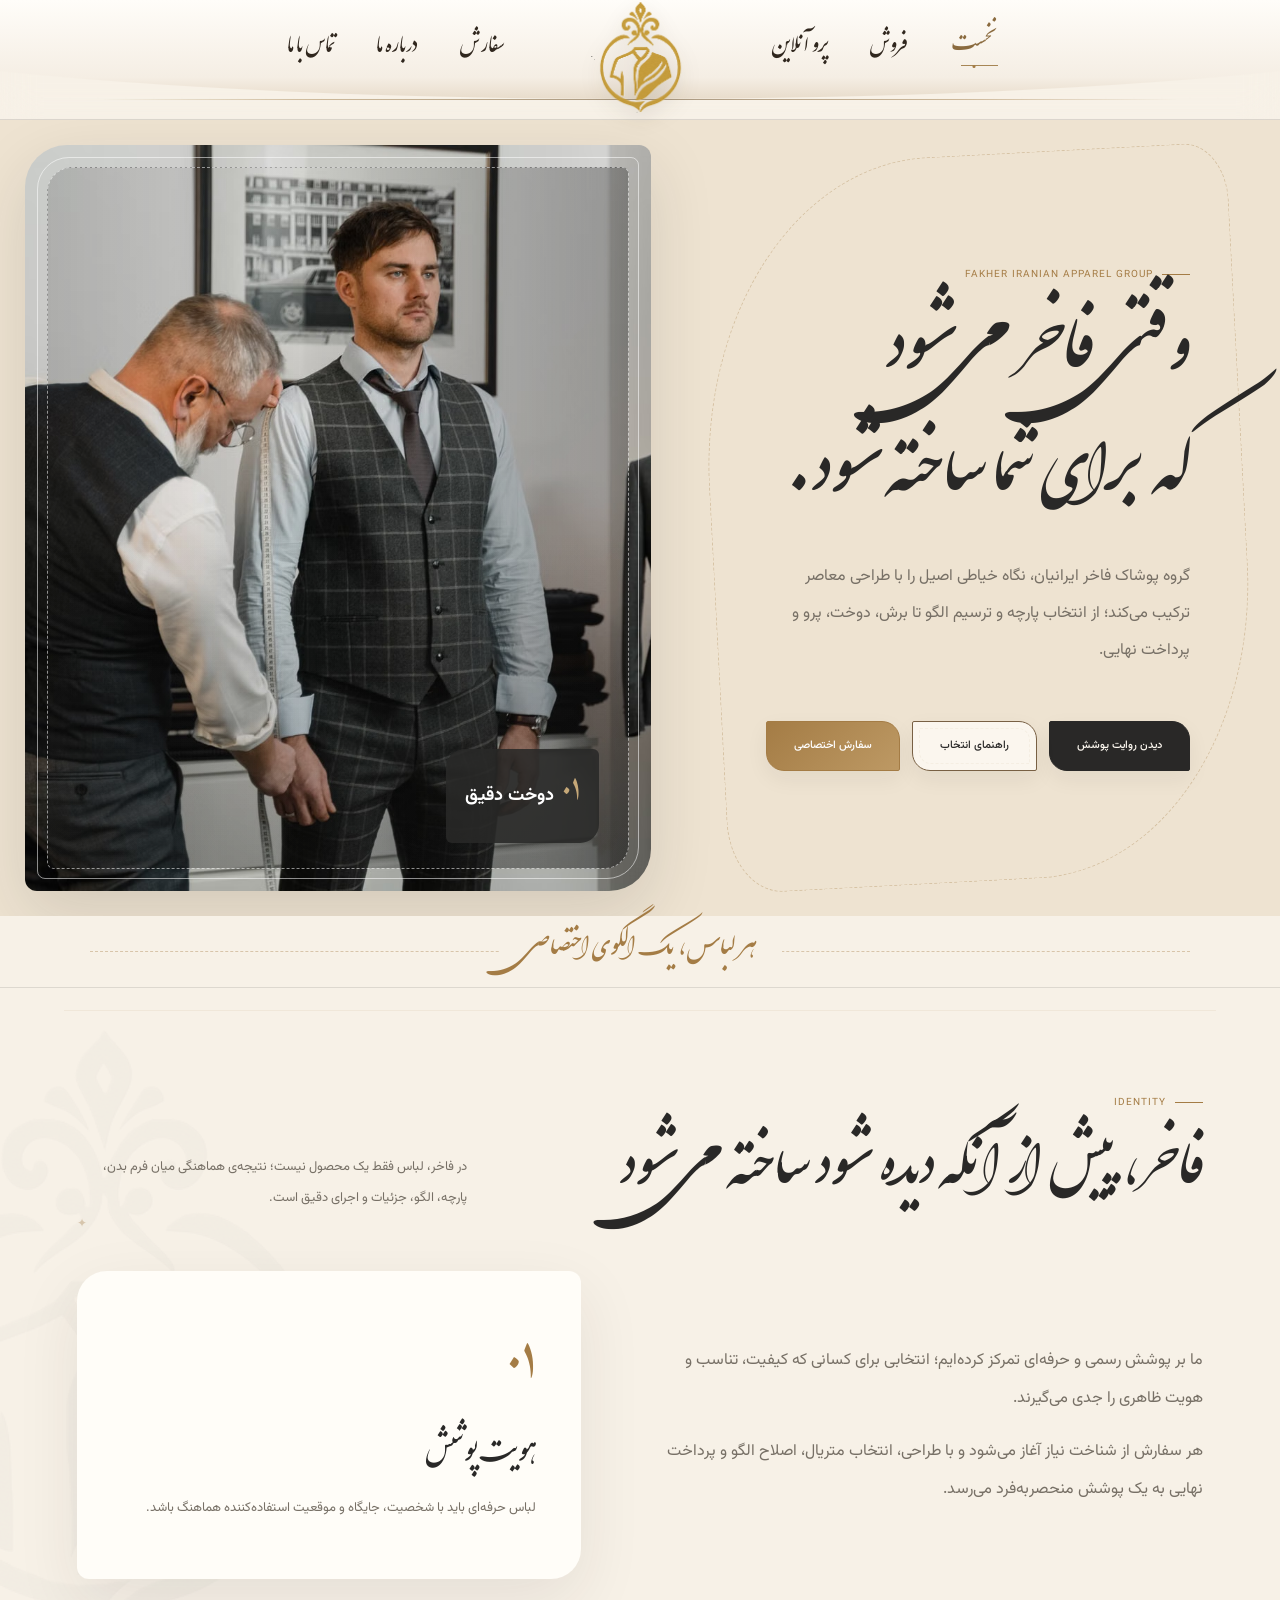
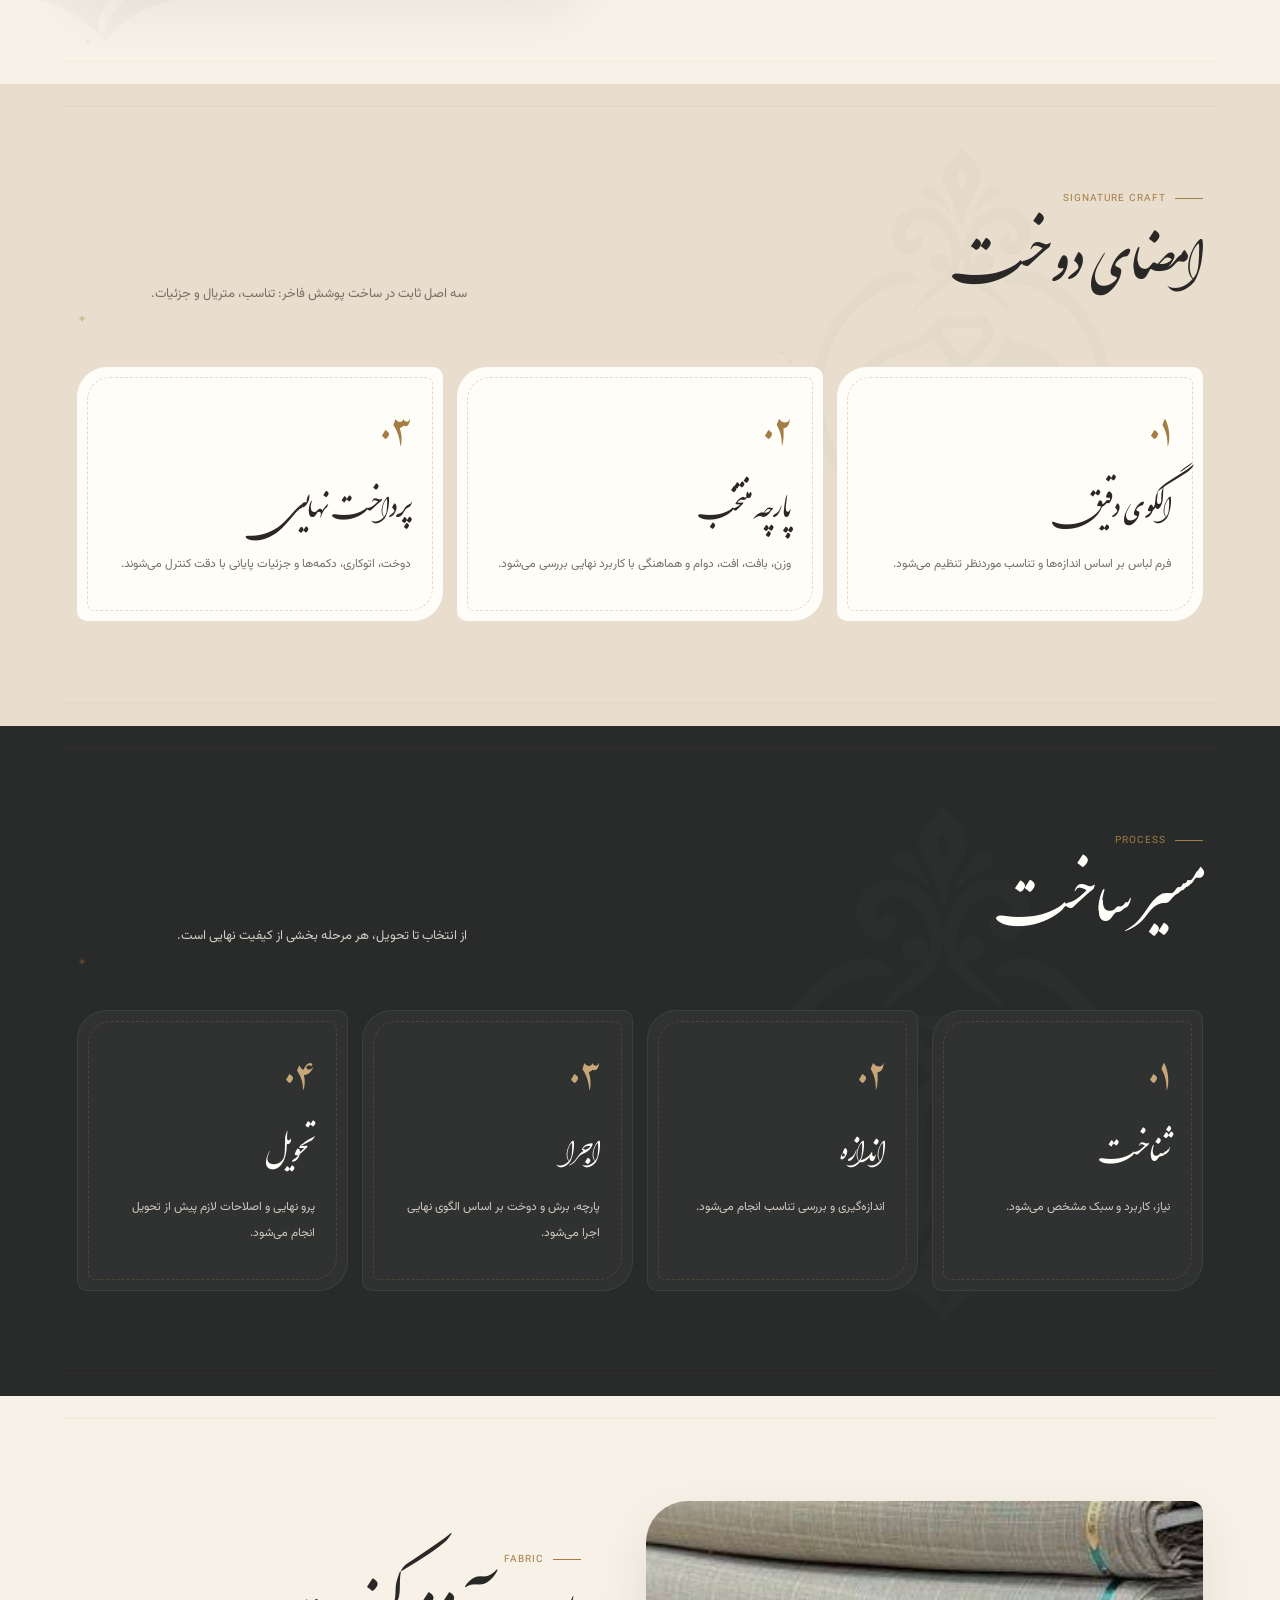
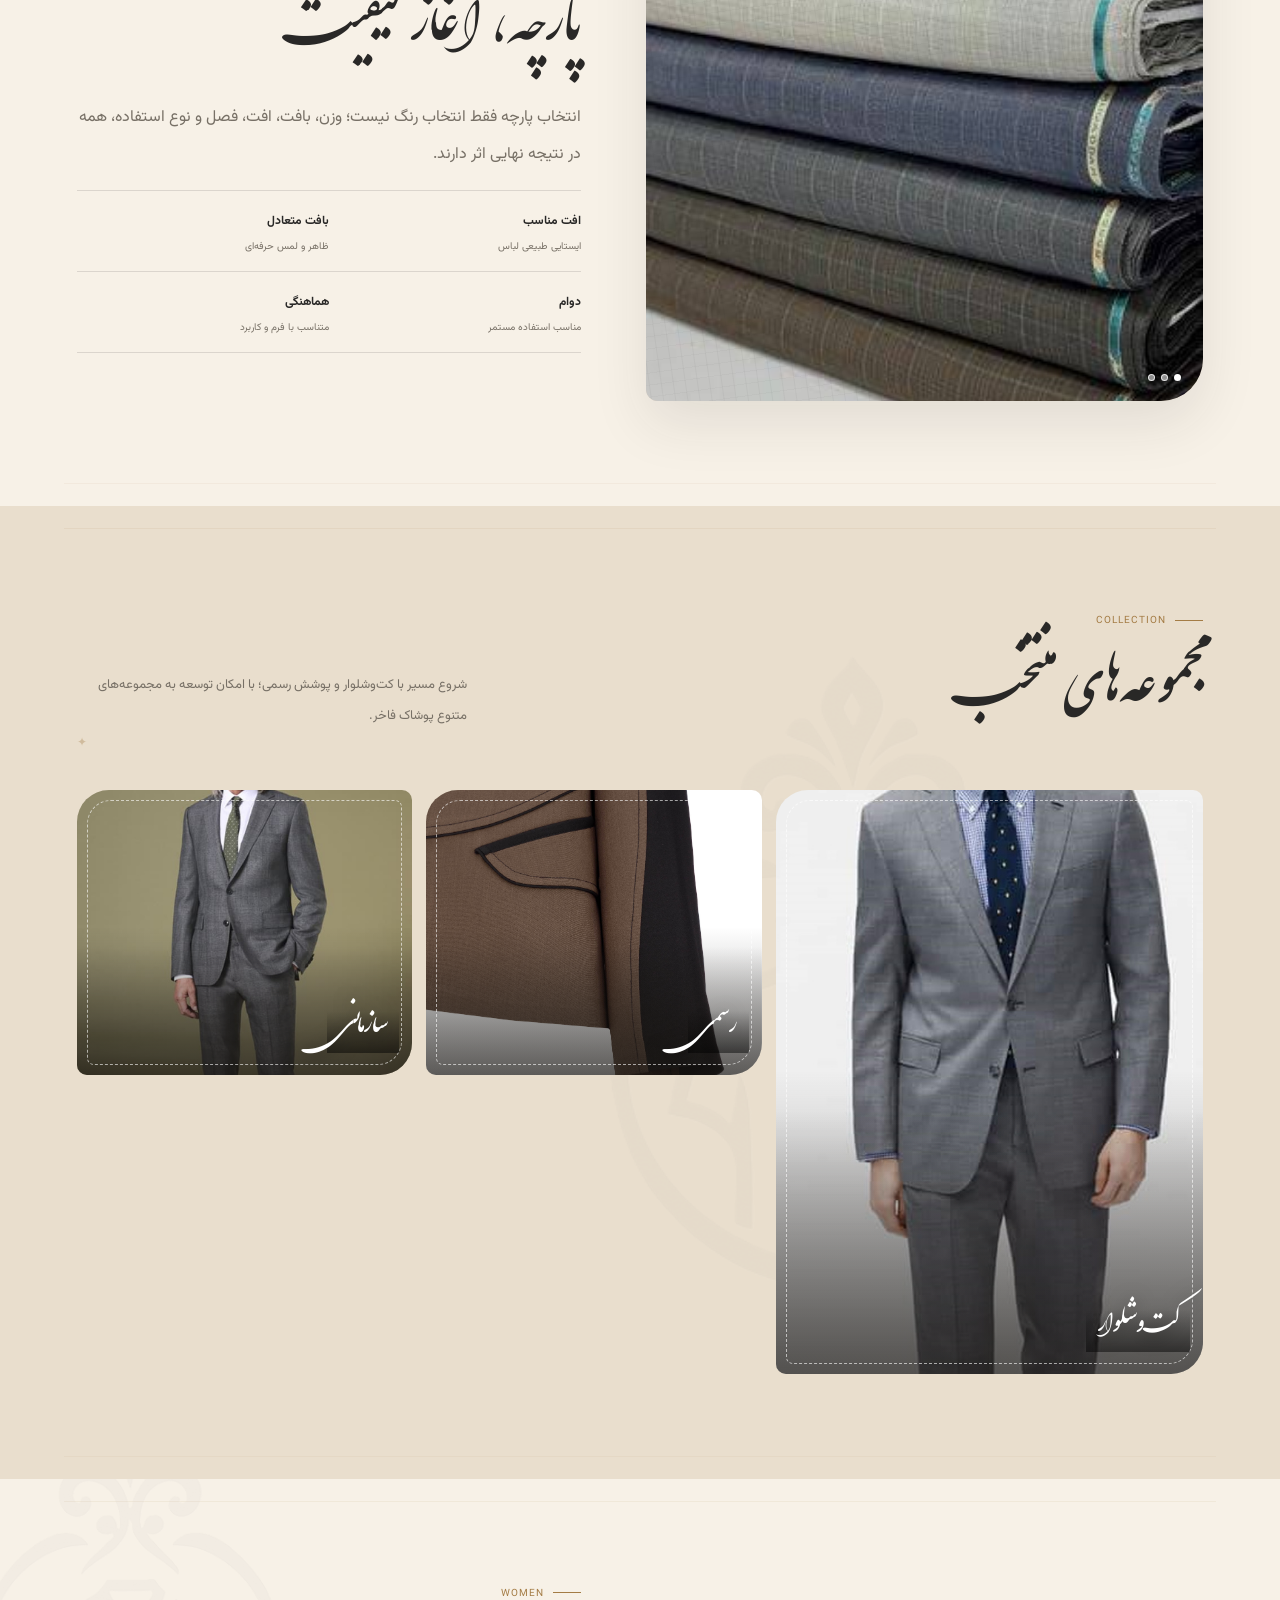
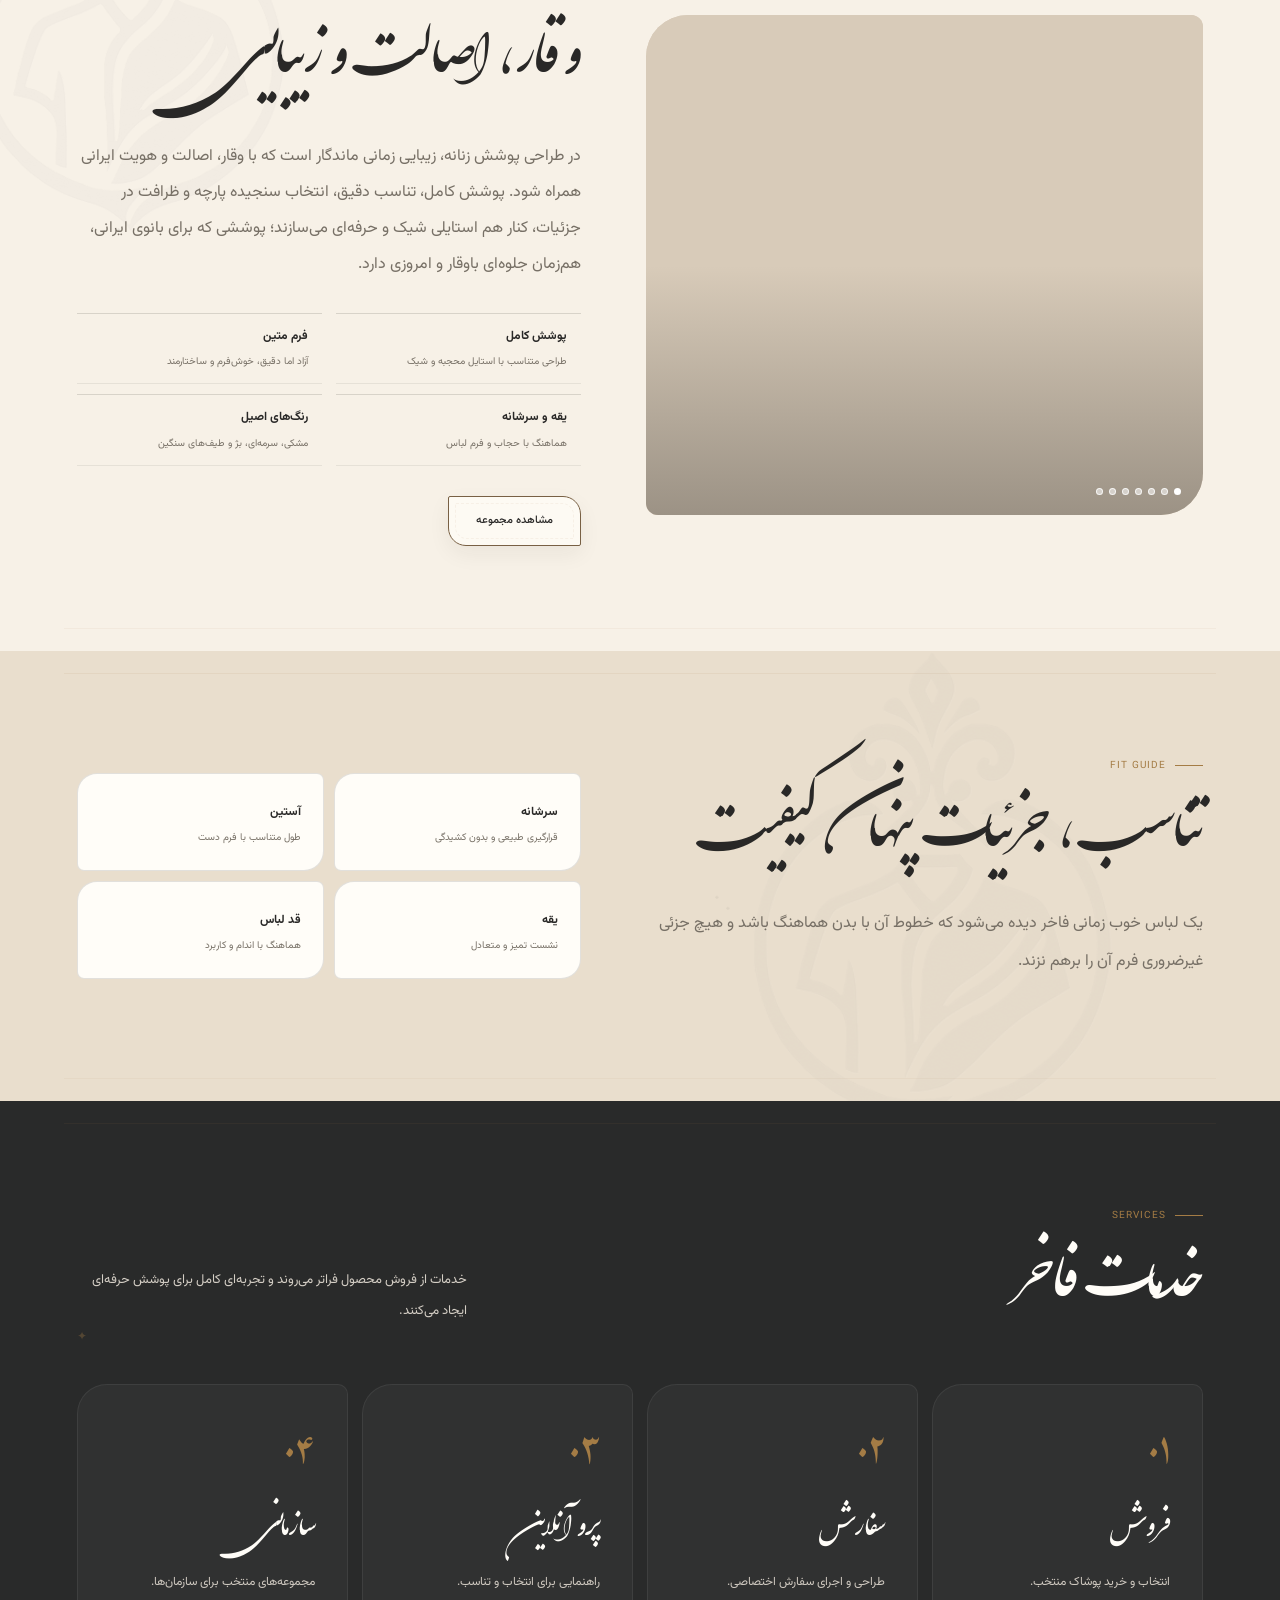
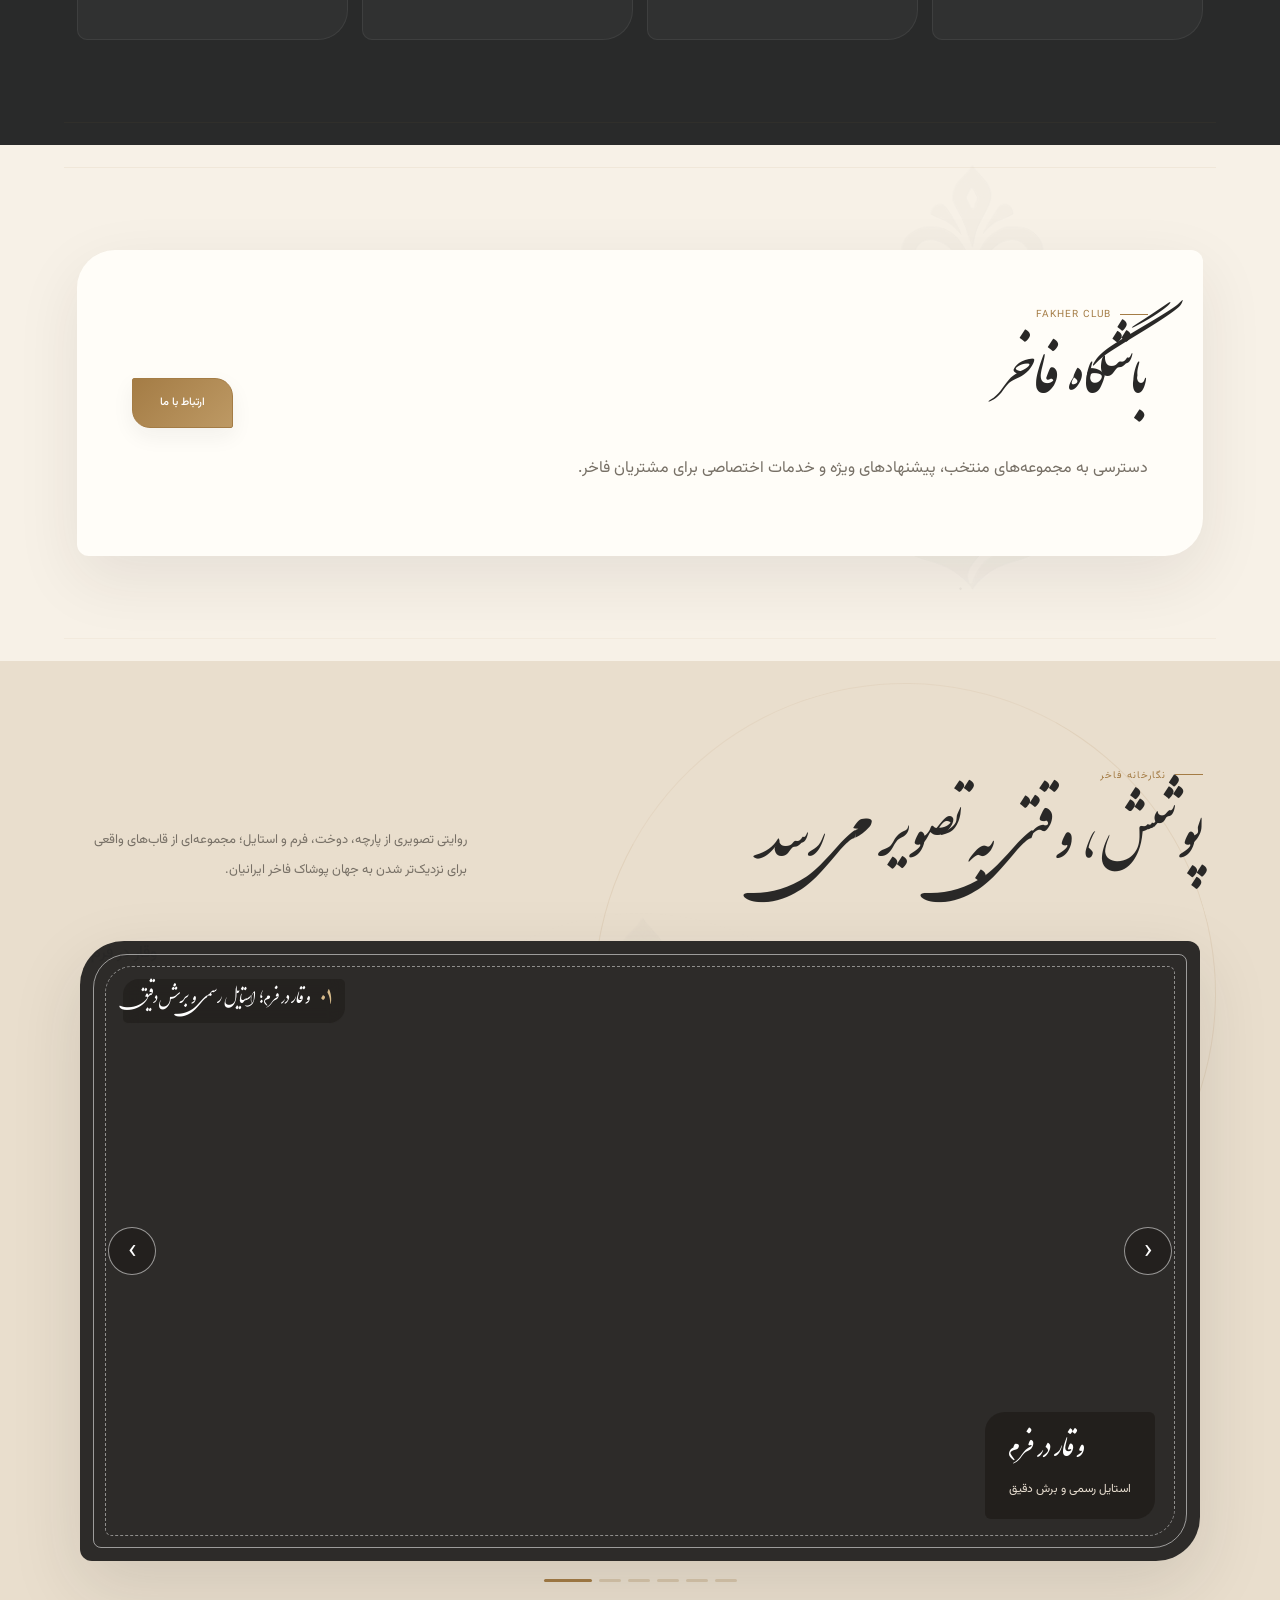
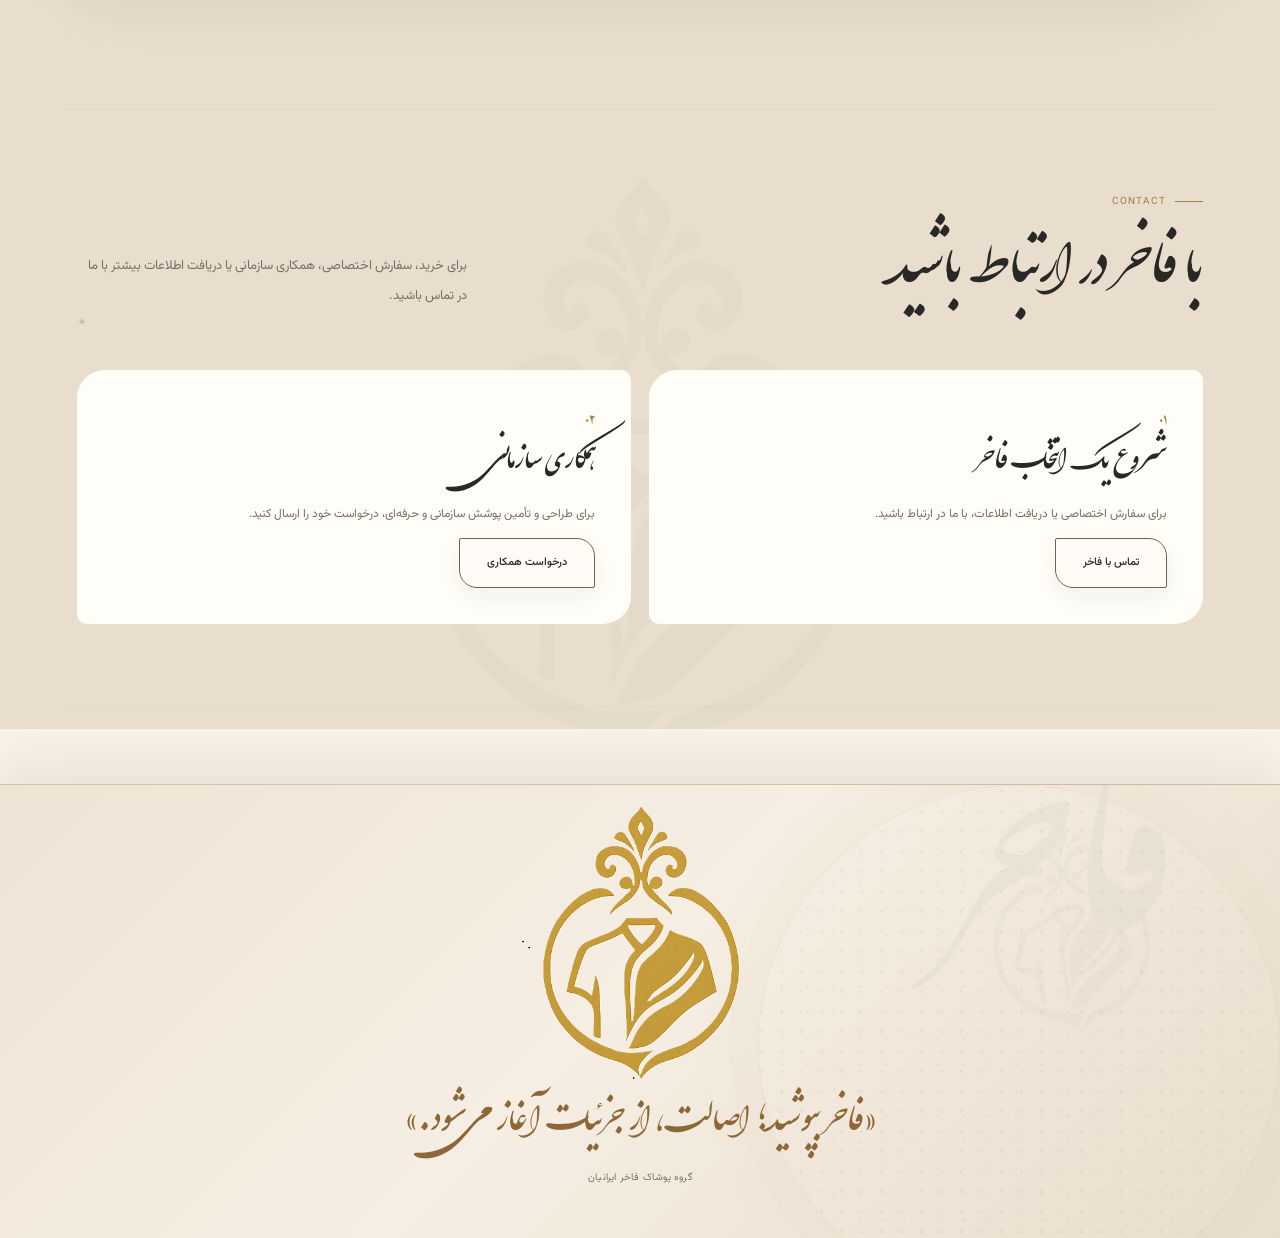
==== commit a701864b: "Add 3-image fabric slider to homepage" ====
--- a/index.html
+++ b/index.html
@@ -1 +1 @@
-<!doctype html><html lang="fa" dir="rtl"><head><meta charset="utf-8"><meta name="viewport" content="width=device-width,initial-scale=1"><meta name="theme-color" content="#f7f1e7"><meta name="description" content="گروه پوشاک فاخر ایرانیان؛ طراحی، پارچه و دوخت دقیق برای پوشش رسمی و سازمانی."><link rel="icon" type="image/png" href="assets/images/logo.png"><link rel="stylesheet" href="assets/css/site.css"><link rel="stylesheet" href="assets/css/shell.css"><link rel="stylesheet" href="assets/css/home.css"><link rel="stylesheet" href="assets/css/refinement.css"><style>.modest-art.women-slider{position:relative!important;overflow:hidden!important;background:#d8cbb9!important}.women-slider-main{position:absolute!important;inset:0!important;width:100%!important;height:100%!important;margin:0!important}.women-slider-main img{position:absolute!important;inset:0!important;width:100%!important;height:100%!important;object-fit:cover!important;object-position:center!important;display:block!important;opacity:0!important;visibility:hidden!important;transition:opacity .8s ease!important}.women-slider-main img.active{opacity:1!important;visibility:visible!important}.women-slider-progress{position:absolute!important;right:22px!important;bottom:20px!important;z-index:5!important;display:flex!important;gap:6px!important}.women-slider-dot{width:7px!important;height:7px!important;border-radius:50%!important;background:rgba(255,255,255,.55)!important;border:1px solid rgba(255,255,255,.8)!important;padding:0!important}.women-slider-dot.active{background:#fff!important}.fabric-art{position:relative!important;overflow:hidden!important;background:#d8cbb9!important}.fabric-art>.fabric-main-image{position:absolute!important;inset:0!important;width:100%!important;height:100%!important;object-fit:cover!important;display:block!important;z-index:0!important}.fabric-art>.fabric-pattern,.fabric-piece{display:none!important}.fabric-swatches{display:grid!important;grid-template-columns:repeat(2,78px)!important;gap:10px!important;margin-top:22px!important}.fabric-swatches img{display:block!important;width:78px!important;height:78px!important;object-fit:cover!important;border-radius:18px 5px 18px 5px!important}@media(max-width:680px){.fabric-swatches{grid-template-columns:repeat(2,64px)!important}.fabric-swatches img{width:64px!important;height:64px!important}.women-slider-progress{right:16px!important;bottom:15px!important}}</style><title>گروه پوشاک فاخر ایرانیان | FAKHER</title></head><body><div class="page"><div class="content"><main><section class="hero"><div class="hero-copy"><div class="eyebrow">FAKHER IRANIAN APPAREL GROUP</div><h1>وقتی فاخر می‌شود<br>که برای شما ساخته شود.</h1><p class="hero-lead">گروه پوشاک فاخر ایرانیان، نگاه خیاطی اصیل را با طراحی معاصر ترکیب می‌کند؛ از انتخاب پارچه و ترسیم الگو تا برش، دوخت، پرو و پرداخت نهایی.</p><div class="actions"><a class="btn dark" href="#collection">دیدن روایت پوشش</a><a class="btn" href="#guide">راهنمای انتخاب</a><a class="btn gold" href="pages/order.html">سفارش اختصاصی</a></div></div><div class="hero-photo"><div class="hero-photo-frame" style="background-image:url('assets/images/pichero.jpg');background-size:cover;background-position:center"><div class="hero-suit"></div><div class="hero-badge"><span class="num">۰۱</span><strong>دوخت دقیق</strong></div></div></div></section><div class="hero-note"><span>هر لباس، یک الگوی اختصاصی</span></div><section class="section identity"><div class="inner"><div class="section-head"><div><div class="eyebrow">IDENTITY</div><h2 class="section-title">فاخر، پیش از آنکه دیده شود ساخته می‌شود</h2></div><p class="section-desc">در فاخر، لباس فقط یک محصول نیست؛ نتیجه‌ی هماهنگی میان فرم بدن، پارچه، الگو، جزئیات و اجرای دقیق است.</p></div><div class="identity-grid"><div class="identity-copy"><p>ما بر پوشش رسمی و حرفه‌ای تمرکز کرده‌ایم؛ انتخابی برای کسانی که کیفیت، تناسب و هویت ظاهری را جدی می‌گیرند.</p><p>هر سفارش از شناخت نیاز آغاز می‌شود و با طراحی، انتخاب متریال، اصلاح الگو و پرداخت نهایی به یک پوشش منحصربه‌فرد می‌رسد.</p></div><div class="note-card"><span class="num">۰۱</span><h3>هویت پوشش</h3><p>لباس حرفه‌ای باید با شخصیت، جایگاه و موقعیت استفاده‌کننده هماهنگ باشد.</p></div></div></div></section><section class="section signature"><div class="inner"><div class="section-head"><div><div class="eyebrow">SIGNATURE CRAFT</div><h2 class="section-title">امضای دوخت</h2></div><p class="section-desc">سه اصل ثابت در ساخت پوشش فاخر: تناسب، متریال و جزئیات.</p></div><div class="signature-grid"><article class="signature-card"><span class="num">۰۱</span><h3>الگوی دقیق</h3><p>فرم لباس بر اساس اندازه‌ها و تناسب موردنظر تنظیم می‌شود.</p></article><article class="signature-card"><span class="num">۰۲</span><h3>پارچه منتخب</h3><p>وزن، بافت، افت، دوام و هماهنگی با کاربرد نهایی بررسی می‌شود.</p></article><article class="signature-card"><span class="num">۰۳</span><h3>پرداخت نهایی</h3><p>دوخت، اتوکاری، دکمه‌ها و جزئیات پایانی با دقت کنترل می‌شوند.</p></article></div></div></section><section class="section process"><div class="inner"><div class="section-head"><div><div class="eyebrow">PROCESS</div><h2 class="section-title">مسیر ساخت</h2></div><p class="section-desc">از انتخاب تا تحویل، هر مرحله بخشی از کیفیت نهایی است.</p></div><div class="process-grid"><article class="process-item"><span class="num">۰۱</span><h3>شناخت</h3><p>نیاز، کاربرد و سبک مشخص می‌شود.</p></article><article class="process-item"><span class="num">۰۲</span><h3>اندازه</h3><p>اندازه‌گیری و بررسی تناسب انجام می‌شود.</p></article><article class="process-item"><span class="num">۰۳</span><h3>اجرا</h3><p>پارچه، برش و دوخت بر اساس الگوی نهایی اجرا می‌شود.</p></article><article class="process-item"><span class="num">۰۴</span><h3>تحویل</h3><p>پرو نهایی و اصلاحات لازم پیش از تحویل انجام می‌شود.</p></article></div></div></section><section class="section fabric"><div class="inner"><div class="fabric-grid"><div class="fabric-art"><img class="fabric-main-image" src="assets/images/parche1.jpg" alt="پارچه منتخب فاخر"></div><div class="fabric-copy"><div class="eyebrow">FABRIC</div><h2 class="section-title">پارچه، آغاز کیفیت</h2><p>انتخاب پارچه فقط انتخاب رنگ نیست؛ وزن، بافت، افت، فصل و نوع استفاده، همه در نتیجه نهایی اثر دارند.</p><div class="fabric-list"><div><b>افت مناسب</b><span>ایستایی طبیعی لباس</span></div><div><b>بافت متعادل</b><span>ظاهر و لمس حرفه‌ای</span></div><div><b>دوام</b><span>مناسب استفاده مستمر</span></div><div><b>هماهنگی</b><span>متناسب با فرم و کاربرد</span></div></div><div class="fabric-swatches"><img src="assets/images/parche2.jpg" alt="بافت پارچه منتخب" loading="lazy"><img src="assets/images/parche3.jpg" alt="پارچه و متریال فاخر" loading="lazy"></div></div></div></div></section><section id="collection" class="section collection"><div class="inner"><div class="section-head"><div><div class="eyebrow">COLLECTION</div><h2 class="section-title">مجموعه‌های منتخب</h2></div><p class="section-desc">شروع مسیر با کت‌وشلوار و پوشش رسمی؛ با امکان توسعه به مجموعه‌های متنوع پوشاک فاخر.</p></div><div class="collection-grid"><div class="fashion-card"><div class="mannequin"></div><span class="label">کت‌وشلوار</span></div><div class="fashion-card"><div class="mannequin"></div><span class="label">رسمی</span></div><div class="fashion-card"><div class="mannequin"></div><span class="label">سازمانی</span></div></div></div></section><section class="section modest"><div class="inner"><div class="modest-grid"><div class="modest-art women-slider"><div class="women-slider-main"><img src="assets/images/zpic1.jpg" alt="پوشش زنانه فاخر"><img src="assets/images/zpic2.jpg" alt="پوشش زنانه فاخر"><img src="assets/images/zpic3.jpg" alt="پوشش زنانه فاخر"><img src="assets/images/zpic4.jpg" alt="پوشش زنانه فاخر"><img src="assets/images/zpic5.jpg" alt="پوشش زنانه فاخر"><img src="assets/images/zpic6.jpg" alt="پوشش زنانه فاخر"><img src="assets/images/zpic7.jpg" alt="پوشش زنانه فاخر"></div><div class="women-slider-progress"><button class="women-slider-dot active" type="button" aria-label="تصویر ۱"></button><button class="women-slider-dot" type="button" aria-label="تصویر ۲"></button><button class="women-slider-dot" type="button" aria-label="تصویر ۳"></button><button class="women-slider-dot" type="button" aria-label="تصویر ۴"></button><button class="women-slider-dot" type="button" aria-label="تصویر ۵"></button><button class="women-slider-dot" type="button" aria-label="تصویر ۶"></button><button class="women-slider-dot" type="button" aria-label="تصویر ۷"></button></div></div><div class="modest-copy"><div class="eyebrow">WOMEN</div><h2 class="section-title">وقار، اصالت و زیبایی</h2><p>در طراحی پوشش زنانه، زیبایی زمانی ماندگار است که با وقار، اصالت و هویت ایرانی همراه شود. پوشش کامل، تناسب دقیق، انتخاب سنجیده پارچه و ظرافت در جزئیات، کنار هم استایلی شیک و حرفه‌ای می‌سازند؛ پوششی که برای بانوی ایرانی، هم‌زمان جلوه‌ای باوقار و امروزی دارد.</p><div class="modest-features"><div><b>پوشش کامل</b><span>طراحی متناسب با استایل محجبه و شیک</span></div><div><b>فرم متین</b><span>آزاد اما دقیق، خوش‌فرم و ساختارمند</span></div><div><b>یقه و سرشانه</b><span>هماهنگ با حجاب و فرم لباس</span></div><div><b>رنگ‌های اصیل</b><span>مشکی، سرمه‌ای، بژ و طیف‌های سنگین</span></div></div><a class="btn" href="pages/sales.html">مشاهده مجموعه</a></div></div></div></section><section id="guide" class="section fit"><div class="inner"><div class="fit-grid"><div class="fit-copy"><div class="eyebrow">FIT GUIDE</div><h2 class="section-title">تناسب، جزئیات پنهان کیفیت</h2><p>یک لباس خوب زمانی فاخر دیده می‌شود که خطوط آن با بدن هماهنگ باشد و هیچ جزئی غیرضروری فرم آن را برهم نزند.</p></div><div class="fit-list"><div><b>سرشانه</b><span>قرارگیری طبیعی و بدون کشیدگی</span></div><div><b>آستین</b><span>طول متناسب با فرم دست</span></div><div><b>یقه</b><span>نشست تمیز و متعادل</span></div><div><b>قد لباس</b><span>هماهنگ با اندام و کاربرد</span></div></div></div></div></section><section class="section services"><div class="inner"><div class="section-head"><div><div class="eyebrow">SERVICES</div><h2 class="section-title">خدمات فاخر</h2></div><p class="section-desc">خدمات از فروش محصول فراتر می‌روند و تجربه‌ای کامل برای پوشش حرفه‌ای ایجاد می‌کنند.</p></div><div class="service-grid"><article class="service-card"><span class="num">۰۱</span><h3>فروش</h3><p>انتخاب و خرید پوشاک منتخب.</p></article><article class="service-card"><span class="num">۰۲</span><h3>سفارش</h3><p>طراحی و اجرای سفارش اختصاصی.</p></article><article class="service-card"><span class="num">۰۳</span><h3>پرو آنلاین</h3><p>راهنمایی برای انتخاب و تناسب.</p></article><article class="service-card"><span class="num">۰۴</span><h3>سازمانی</h3><p>مجموعه‌های منتخب برای سازمان‌ها.</p></article></div></div></section><section class="section club"><div class="inner"><div class="club-box"><div><div class="eyebrow">FAKHER CLUB</div><h2>باشگاه فاخر</h2><p>دسترسی به مجموعه‌های منتخب، پیشنهادهای ویژه و خدمات اختصاصی برای مشتریان فاخر.</p></div><a class="btn gold" href="pages/contact.html">ارتباط با ما</a></div></div></section><section class="section contact"><div class="inner"><div class="section-head"><div><div class="eyebrow">CONTACT</div><h2 class="section-title">با فاخر در ارتباط باشید</h2></div><p class="section-desc">برای خرید، سفارش اختصاصی، همکاری سازمانی یا دریافت اطلاعات بیشتر با ما در تماس باشید.</p></div><div class="contact-grid"><div class="contact-card"><span class="num">۰۱</span><h3>شروع یک انتخاب فاخر</h3><p>برای سفارش اختصاصی یا دریافت اطلاعات، با ما در ارتباط باشید.</p><a class="btn" href="pages/contact.html">تماس با فاخر</a></div><div class="contact-card"><span class="num">۰۲</span><h3>همکاری سازمانی</h3><p>برای طراحی و تأمین پوشش سازمانی و حرفه‌ای، درخواست خود را ارسال کنید.</p><a class="btn" href="pages/contact.html">درخواست همکاری</a></div></div></div></section></main></div></div><script>(function(){var box=document.querySelector('.women-slider');if(!box)return;var imgs=[].slice.call(box.querySelectorAll('.women-slider-main img'));var dots=[].slice.call(box.querySelectorAll('.women-slider-dot'));var i=0,timer;function show(n){i=(n+imgs.length)%imgs.length;imgs.forEach(function(img,k){img.classList.toggle('active',k===i)});dots.forEach(function(dot,k){dot.classList.toggle('active',k===i)});}function restart(){clearInterval(timer);timer=setInterval(function(){show(i+1)},4500)}dots.forEach(function(dot,k){dot.addEventListener('click',function(){show(k);restart()})});show(0);restart();})();</script><script src="assets/js/shell.js"></script></body></html>+<!doctype html><html lang="fa" dir="rtl"><head><meta charset="utf-8"><meta name="viewport" content="width=device-width,initial-scale=1"><meta name="theme-color" content="#f7f1e7"><meta name="description" content="گروه پوشاک فاخر ایرانیان؛ طراحی، پارچه و دوخت دقیق برای پوشش رسمی و سازمانی."><link rel="icon" type="image/png" href="assets/images/logo.png"><link rel="stylesheet" href="assets/css/site.css"><link rel="stylesheet" href="assets/css/shell.css"><link rel="stylesheet" href="assets/css/home.css"><link rel="stylesheet" href="assets/css/refinement.css"><style>.modest-art.women-slider{position:relative!important;overflow:hidden!important;background:#d8cbb9!important}.women-slider-main{position:absolute!important;inset:0!important;width:100%!important;height:100%!important;margin:0!important}.women-slider-main img{position:absolute!important;inset:0!important;width:100%!important;height:100%!important;object-fit:cover!important;object-position:center!important;display:block!important;opacity:0!important;visibility:hidden!important;transition:opacity .8s ease!important}.women-slider-main img.active{opacity:1!important;visibility:visible!important}.women-slider-progress{position:absolute!important;right:22px!important;bottom:20px!important;z-index:5!important;display:flex!important;gap:6px!important}.women-slider-dot{width:7px!important;height:7px!important;border-radius:50%!important;background:rgba(255,255,255,.55)!important;border:1px solid rgba(255,255,255,.8)!important;padding:0!important}.women-slider-dot.active{background:#fff!important}.fabric-art{position:relative!important;overflow:hidden!important;background:#d8cbb9!important}.fabric-slider-main{position:absolute!important;inset:0!important;width:100%!important;height:100%!important;margin:0!important}.fabric-slider-main img{position:absolute!important;inset:0!important;width:100%!important;height:100%!important;object-fit:cover!important;object-position:center!important;display:block!important;opacity:0!important;visibility:hidden!important;transition:opacity .8s ease!important}.fabric-slider-main img.active{opacity:1!important;visibility:visible!important}.fabric-slider-progress{position:absolute!important;right:22px!important;bottom:20px!important;z-index:5!important;display:flex!important;gap:6px!important}.fabric-slider-dot{width:7px!important;height:7px!important;border-radius:50%!important;background:rgba(255,255,255,.55)!important;border:1px solid rgba(255,255,255,.8)!important;padding:0!important}.fabric-slider-dot.active{background:#fff!important}.fabric-art>.fabric-pattern,.fabric-piece{display:none!important}.fabric-swatches{display:none!important}@media(max-width:680px){.women-slider-progress,.fabric-slider-progress{right:16px!important;bottom:15px!important}}</style><title>گروه پوشاک فاخر ایرانیان | FAKHER</title></head><body><div class="page"><div class="content"><main><section class="hero"><div class="hero-copy"><div class="eyebrow">FAKHER IRANIAN APPAREL GROUP</div><h1>وقتی فاخر می‌شود<br>که برای شما ساخته شود.</h1><p class="hero-lead">گروه پوشاک فاخر ایرانیان، نگاه خیاطی اصیل را با طراحی معاصر ترکیب می‌کند؛ از انتخاب پارچه و ترسیم الگو تا برش، دوخت، پرو و پرداخت نهایی.</p><div class="actions"><a class="btn dark" href="#collection">دیدن روایت پوشش</a><a class="btn" href="#guide">راهنمای انتخاب</a><a class="btn gold" href="pages/order.html">سفارش اختصاصی</a></div></div><div class="hero-photo"><div class="hero-photo-frame" style="background-image:url('assets/images/pichero.jpg');background-size:cover;background-position:center"><div class="hero-suit"></div><div class="hero-badge"><span class="num">۰۱</span><strong>دوخت دقیق</strong></div></div></div></section><div class="hero-note"><span>هر لباس، یک الگوی اختصاصی</span></div><section class="section identity"><div class="inner"><div class="section-head"><div><div class="eyebrow">IDENTITY</div><h2 class="section-title">فاخر، پیش از آنکه دیده شود ساخته می‌شود</h2></div><p class="section-desc">در فاخر، لباس فقط یک محصول نیست؛ نتیجه‌ی هماهنگی میان فرم بدن، پارچه، الگو، جزئیات و اجرای دقیق است.</p></div><div class="identity-grid"><div class="identity-copy"><p>ما بر پوشش رسمی و حرفه‌ای تمرکز کرده‌ایم؛ انتخابی برای کسانی که کیفیت، تناسب و هویت ظاهری را جدی می‌گیرند.</p><p>هر سفارش از شناخت نیاز آغاز می‌شود و با طراحی، انتخاب متریال، اصلاح الگو و پرداخت نهایی به یک پوشش منحصربه‌فرد می‌رسد.</p></div><div class="note-card"><span class="num">۰۱</span><h3>هویت پوشش</h3><p>لباس حرفه‌ای باید با شخصیت، جایگاه و موقعیت استفاده‌کننده هماهنگ باشد.</p></div></div></div></section><section class="section signature"><div class="inner"><div class="section-head"><div><div class="eyebrow">SIGNATURE CRAFT</div><h2 class="section-title">امضای دوخت</h2></div><p class="section-desc">سه اصل ثابت در ساخت پوشش فاخر: تناسب، متریال و جزئیات.</p></div><div class="signature-grid"><article class="signature-card"><span class="num">۰۱</span><h3>الگوی دقیق</h3><p>فرم لباس بر اساس اندازه‌ها و تناسب موردنظر تنظیم می‌شود.</p></article><article class="signature-card"><span class="num">۰۲</span><h3>پارچه منتخب</h3><p>وزن، بافت، افت، دوام و هماهنگی با کاربرد نهایی بررسی می‌شود.</p></article><article class="signature-card"><span class="num">۰۳</span><h3>پرداخت نهایی</h3><p>دوخت، اتوکاری، دکمه‌ها و جزئیات پایانی با دقت کنترل می‌شوند.</p></article></div></div></section><section class="section process"><div class="inner"><div class="section-head"><div><div class="eyebrow">PROCESS</div><h2 class="section-title">مسیر ساخت</h2></div><p class="section-desc">از انتخاب تا تحویل، هر مرحله بخشی از کیفیت نهایی است.</p></div><div class="process-grid"><article class="process-item"><span class="num">۰۱</span><h3>شناخت</h3><p>نیاز، کاربرد و سبک مشخص می‌شود.</p></article><article class="process-item"><span class="num">۰۲</span><h3>اندازه</h3><p>اندازه‌گیری و بررسی تناسب انجام می‌شود.</p></article><article class="process-item"><span class="num">۰۳</span><h3>اجرا</h3><p>پارچه، برش و دوخت بر اساس الگوی نهایی اجرا می‌شود.</p></article><article class="process-item"><span class="num">۰۴</span><h3>تحویل</h3><p>پرو نهایی و اصلاحات لازم پیش از تحویل انجام می‌شود.</p></article></div></div></section><section class="section fabric"><div class="inner"><div class="fabric-grid"><div class="fabric-art"><div class="fabric-slider-main"><img src="assets/images/parche1.jpg" alt="پارچه منتخب فاخر"><img src="assets/images/parche2.jpg" alt="بافت پارچه منتخب"><img src="assets/images/parche3.jpg" alt="پارچه و متریال فاخر"></div><div class="fabric-slider-progress"><button class="fabric-slider-dot active" type="button" aria-label="پارچه ۱"></button><button class="fabric-slider-dot" type="button" aria-label="پارچه ۲"></button><button class="fabric-slider-dot" type="button" aria-label="پارچه ۳"></button></div></div><div class="fabric-copy"><div class="eyebrow">FABRIC</div><h2 class="section-title">پارچه، آغاز کیفیت</h2><p>انتخاب پارچه فقط انتخاب رنگ نیست؛ وزن، بافت، افت، فصل و نوع استفاده، همه در نتیجه نهایی اثر دارند.</p><div class="fabric-list"><div><b>افت مناسب</b><span>ایستایی طبیعی لباس</span></div><div><b>بافت متعادل</b><span>ظاهر و لمس حرفه‌ای</span></div><div><b>دوام</b><span>مناسب استفاده مستمر</span></div><div><b>هماهنگی</b><span>متناسب با فرم و کاربرد</span></div></div></div></div></div></section><section id="collection" class="section collection"><div class="inner"><div class="section-head"><div><div class="eyebrow">COLLECTION</div><h2 class="section-title">مجموعه‌های منتخب</h2></div><p class="section-desc">شروع مسیر با کت‌وشلوار و پوشش رسمی؛ با امکان توسعه به مجموعه‌های متنوع پوشاک فاخر.</p></div><div class="collection-grid"><div class="fashion-card"><div class="mannequin"></div><span class="label">کت‌وشلوار</span></div><div class="fashion-card"><div class="mannequin"></div><span class="label">رسمی</span></div><div class="fashion-card"><div class="mannequin"></div><span class="label">سازمانی</span></div></div></div></section><section class="section modest"><div class="inner"><div class="modest-grid"><div class="modest-art women-slider"><div class="women-slider-main"><img src="assets/images/zpic1.jpg" alt="پوشش زنانه فاخر"><img src="assets/images/zpic2.jpg" alt="پوشش زنانه فاخر"><img src="assets/images/zpic3.jpg" alt="پوشش زنانه فاخر"><img src="assets/images/zpic4.jpg" alt="پوشش زنانه فاخر"><img src="assets/images/zpic5.jpg" alt="پوشش زنانه فاخر"><img src="assets/images/zpic6.jpg" alt="پوشش زنانه فاخر"><img src="assets/images/zpic7.jpg" alt="پوشش زنانه فاخر"></div><div class="women-slider-progress"><button class="women-slider-dot active" type="button" aria-label="تصویر ۱"></button><button class="women-slider-dot" type="button" aria-label="تصویر ۲"></button><button class="women-slider-dot" type="button" aria-label="تصویر ۳"></button><button class="women-slider-dot" type="button" aria-label="تصویر ۴"></button><button class="women-slider-dot" type="button" aria-label="تصویر ۵"></button><button class="women-slider-dot" type="button" aria-label="تصویر ۶"></button><button class="women-slider-dot" type="button" aria-label="تصویر ۷"></button></div></div><div class="modest-copy"><div class="eyebrow">WOMEN</div><h2 class="section-title">وقار، اصالت و زیبایی</h2><p>در طراحی پوشش زنانه، زیبایی زمانی ماندگار است که با وقار، اصالت و هویت ایرانی همراه شود. پوشش کامل، تناسب دقیق، انتخاب سنجیده پارچه و ظرافت در جزئیات، کنار هم استایلی شیک و حرفه‌ای می‌سازند؛ پوششی که برای بانوی ایرانی، هم‌زمان جلوه‌ای باوقار و امروزی دارد.</p><div class="modest-features"><div><b>پوشش کامل</b><span>طراحی متناسب با استایل محجبه و شیک</span></div><div><b>فرم متین</b><span>آزاد اما دقیق، خوش‌فرم و ساختارمند</span></div><div><b>یقه و سرشانه</b><span>هماهنگ با حجاب و فرم لباس</span></div><div><b>رنگ‌های اصیل</b><span>مشکی، سرمه‌ای، بژ و طیف‌های سنگین</span></div></div><a class="btn" href="pages/sales.html">مشاهده مجموعه</a></div></div></div></section><section id="guide" class="section fit"><div class="inner"><div class="fit-grid"><div class="fit-copy"><div class="eyebrow">FIT GUIDE</div><h2 class="section-title">تناسب، جزئیات پنهان کیفیت</h2><p>یک لباس خوب زمانی فاخر دیده می‌شود که خطوط آن با بدن هماهنگ باشد و هیچ جزئی غیرضروری فرم آن را برهم نزند.</p></div><div class="fit-list"><div><b>سرشانه</b><span>قرارگیری طبیعی و بدون کشیدگی</span></div><div><b>آستین</b><span>طول متناسب با فرم دست</span></div><div><b>یقه</b><span>نشست تمیز و متعادل</span></div><div><b>قد لباس</b><span>هماهنگ با اندام و کاربرد</span></div></div></div></div></section><section class="section services"><div class="inner"><div class="section-head"><div><div class="eyebrow">SERVICES</div><h2 class="section-title">خدمات فاخر</h2></div><p class="section-desc">خدمات از فروش محصول فراتر می‌روند و تجربه‌ای کامل برای پوشش حرفه‌ای ایجاد می‌کنند.</p></div><div class="service-grid"><article class="service-card"><span class="num">۰۱</span><h3>فروش</h3><p>انتخاب و خرید پوشاک منتخب.</p></article><article class="service-card"><span class="num">۰۲</span><h3>سفارش</h3><p>طراحی و اجرای سفارش اختصاصی.</p></article><article class="service-card"><span class="num">۰۳</span><h3>پرو آنلاین</h3><p>راهنمایی برای انتخاب و تناسب.</p></article><article class="service-card"><span class="num">۰۴</span><h3>سازمانی</h3><p>مجموعه‌های منتخب برای سازمان‌ها.</p></article></div></div></section><section class="section club"><div class="inner"><div class="club-box"><div><div class="eyebrow">FAKHER CLUB</div><h2>باشگاه فاخر</h2><p>دسترسی به مجموعه‌های منتخب، پیشنهادهای ویژه و خدمات اختصاصی برای مشتریان فاخر.</p></div><a class="btn gold" href="pages/contact.html">ارتباط با ما</a></div></div></section><section class="section contact"><div class="inner"><div class="section-head"><div><div class="eyebrow">CONTACT</div><h2 class="section-title">با فاخر در ارتباط باشید</h2></div><p class="section-desc">برای خرید، سفارش اختصاصی، همکاری سازمانی یا دریافت اطلاعات بیشتر با ما در تماس باشید.</p></div><div class="contact-grid"><div class="contact-card"><span class="num">۰۱</span><h3>شروع یک انتخاب فاخر</h3><p>برای سفارش اختصاصی یا دریافت اطلاعات، با ما در ارتباط باشید.</p><a class="btn" href="pages/contact.html">تماس با فاخر</a></div><div class="contact-card"><span class="num">۰۲</span><h3>همکاری سازمانی</h3><p>برای طراحی و تأمین پوشش سازمانی و حرفه‌ای، درخواست خود را ارسال کنید.</p><a class="btn" href="pages/contact.html">درخواست همکاری</a></div></div></div></section></main></div></div><script>(function(){function slider(rootSelector,mainSelector,dotSelector,interval){var box=document.querySelector(rootSelector);if(!box)return;var imgs=[].slice.call(box.querySelectorAll(mainSelector+' img'));var dots=[].slice.call(box.querySelectorAll(dotSelector));if(!imgs.length)return;var i=0,timer;function show(n){i=(n+imgs.length)%imgs.length;imgs.forEach(function(img,k){img.classList.toggle('active',k===i)});dots.forEach(function(dot,k){dot.classList.toggle('active',k===i)})}function restart(){clearInterval(timer);timer=setInterval(function(){show(i+1)},interval)}dots.forEach(function(dot,k){dot.addEventListener('click',function(){show(k);restart()})});show(0);restart()}slider('.women-slider','.women-slider-main','.women-slider-dot',4500);slider('.fabric-art','.fabric-slider-main','.fabric-slider-dot',4500)})();</script><script src="assets/js/shell.js"></script></body></html>
